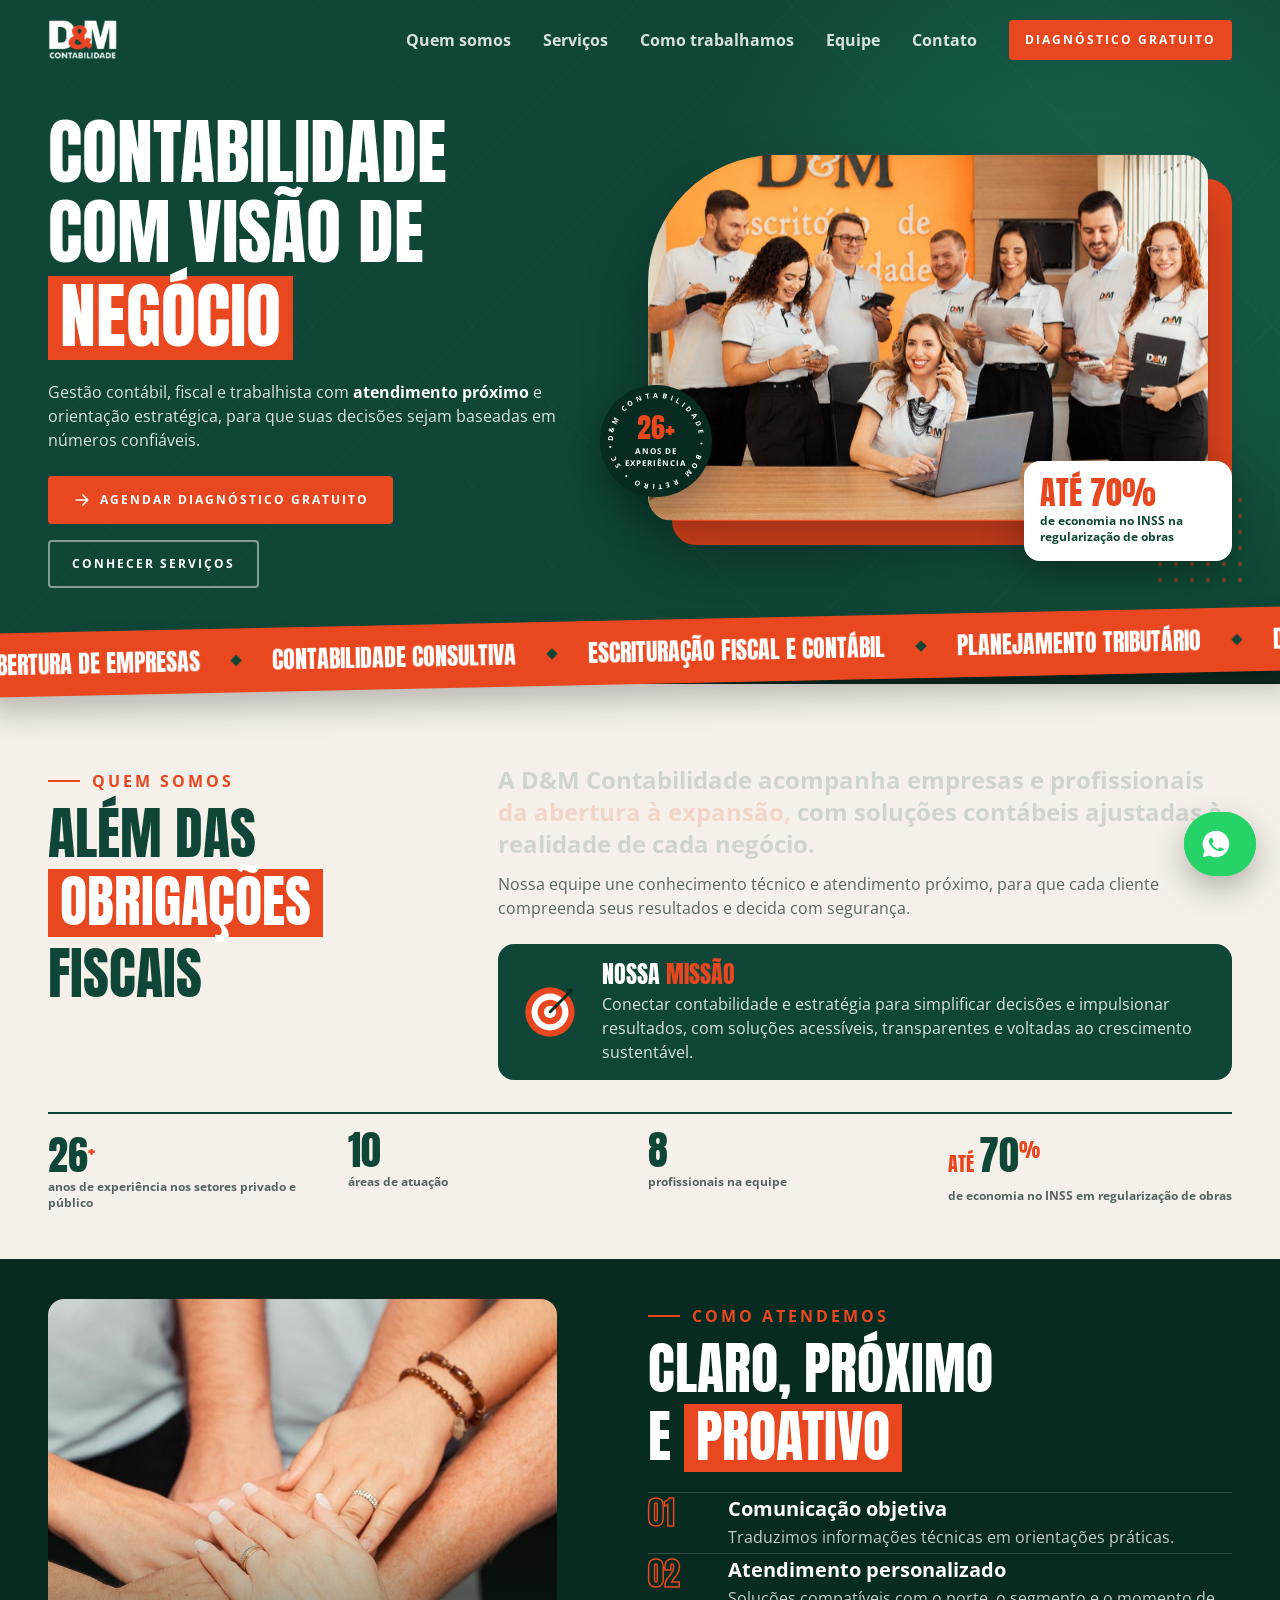
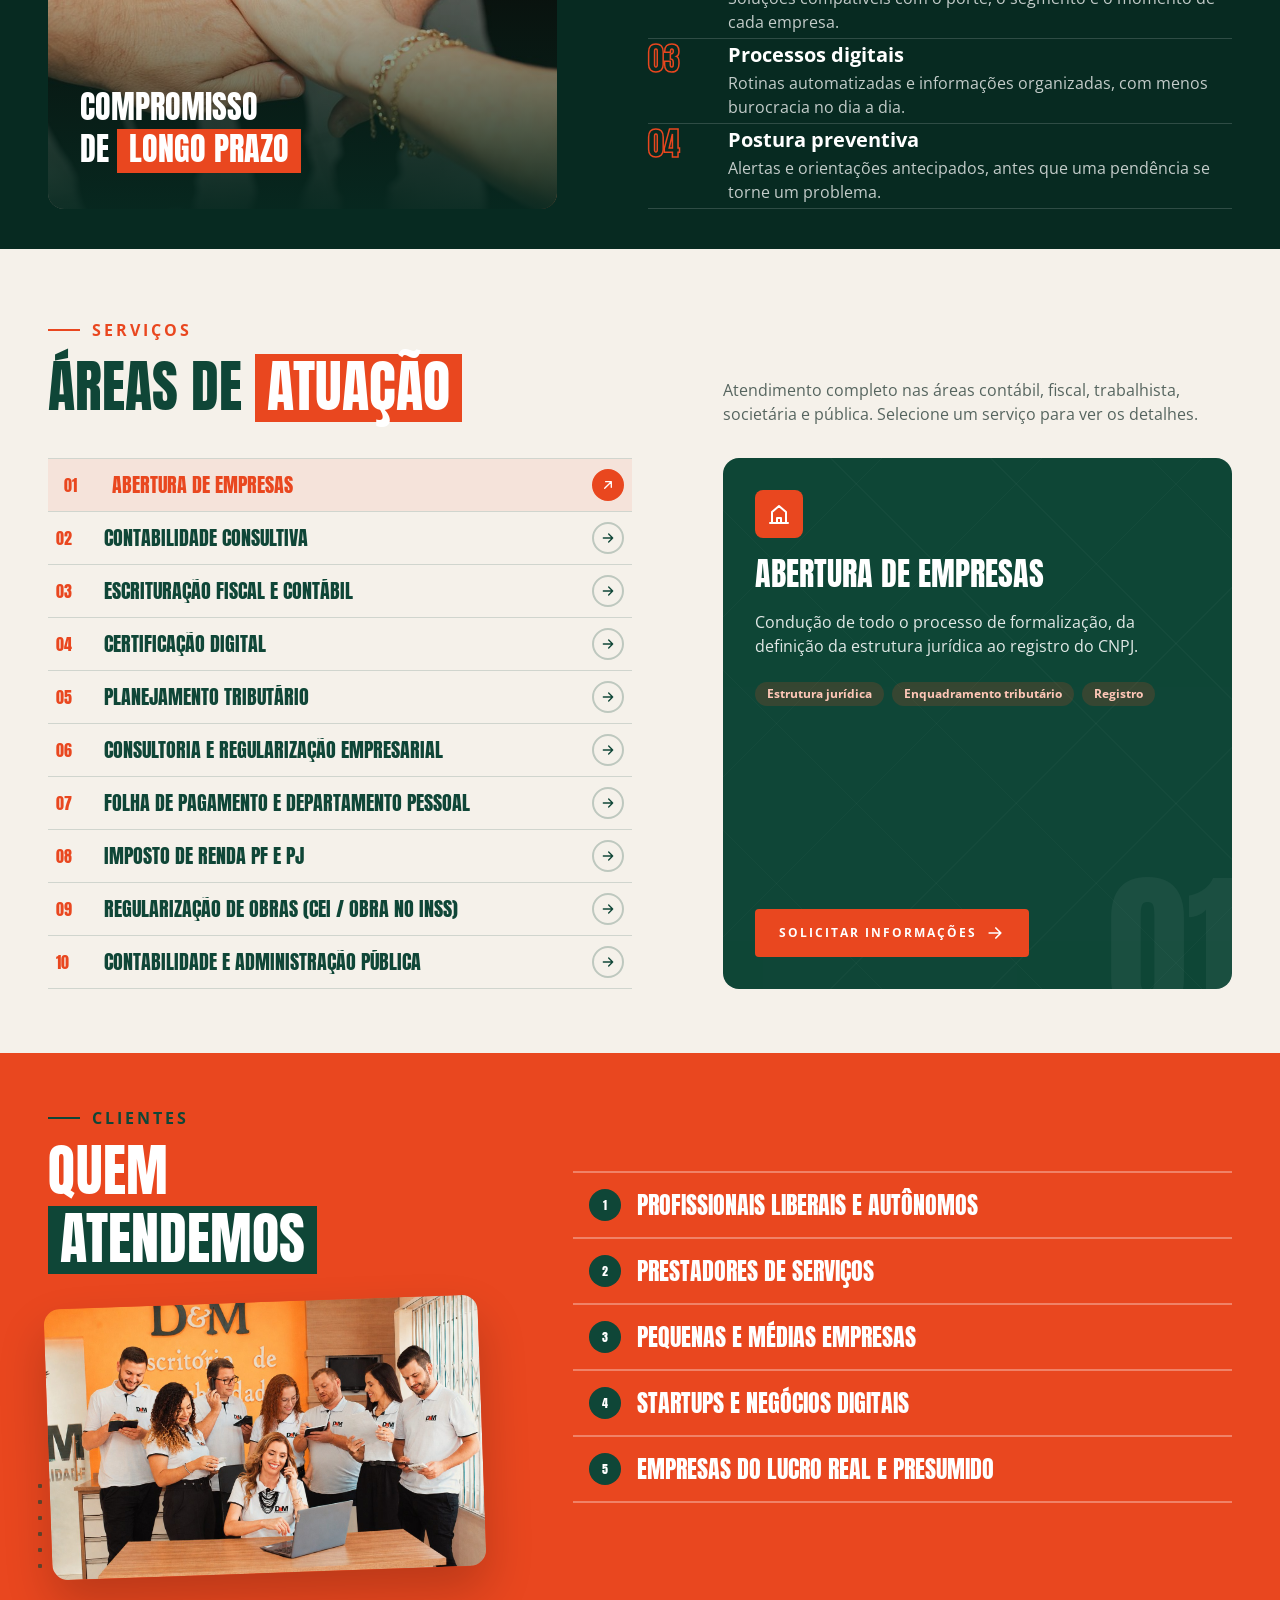
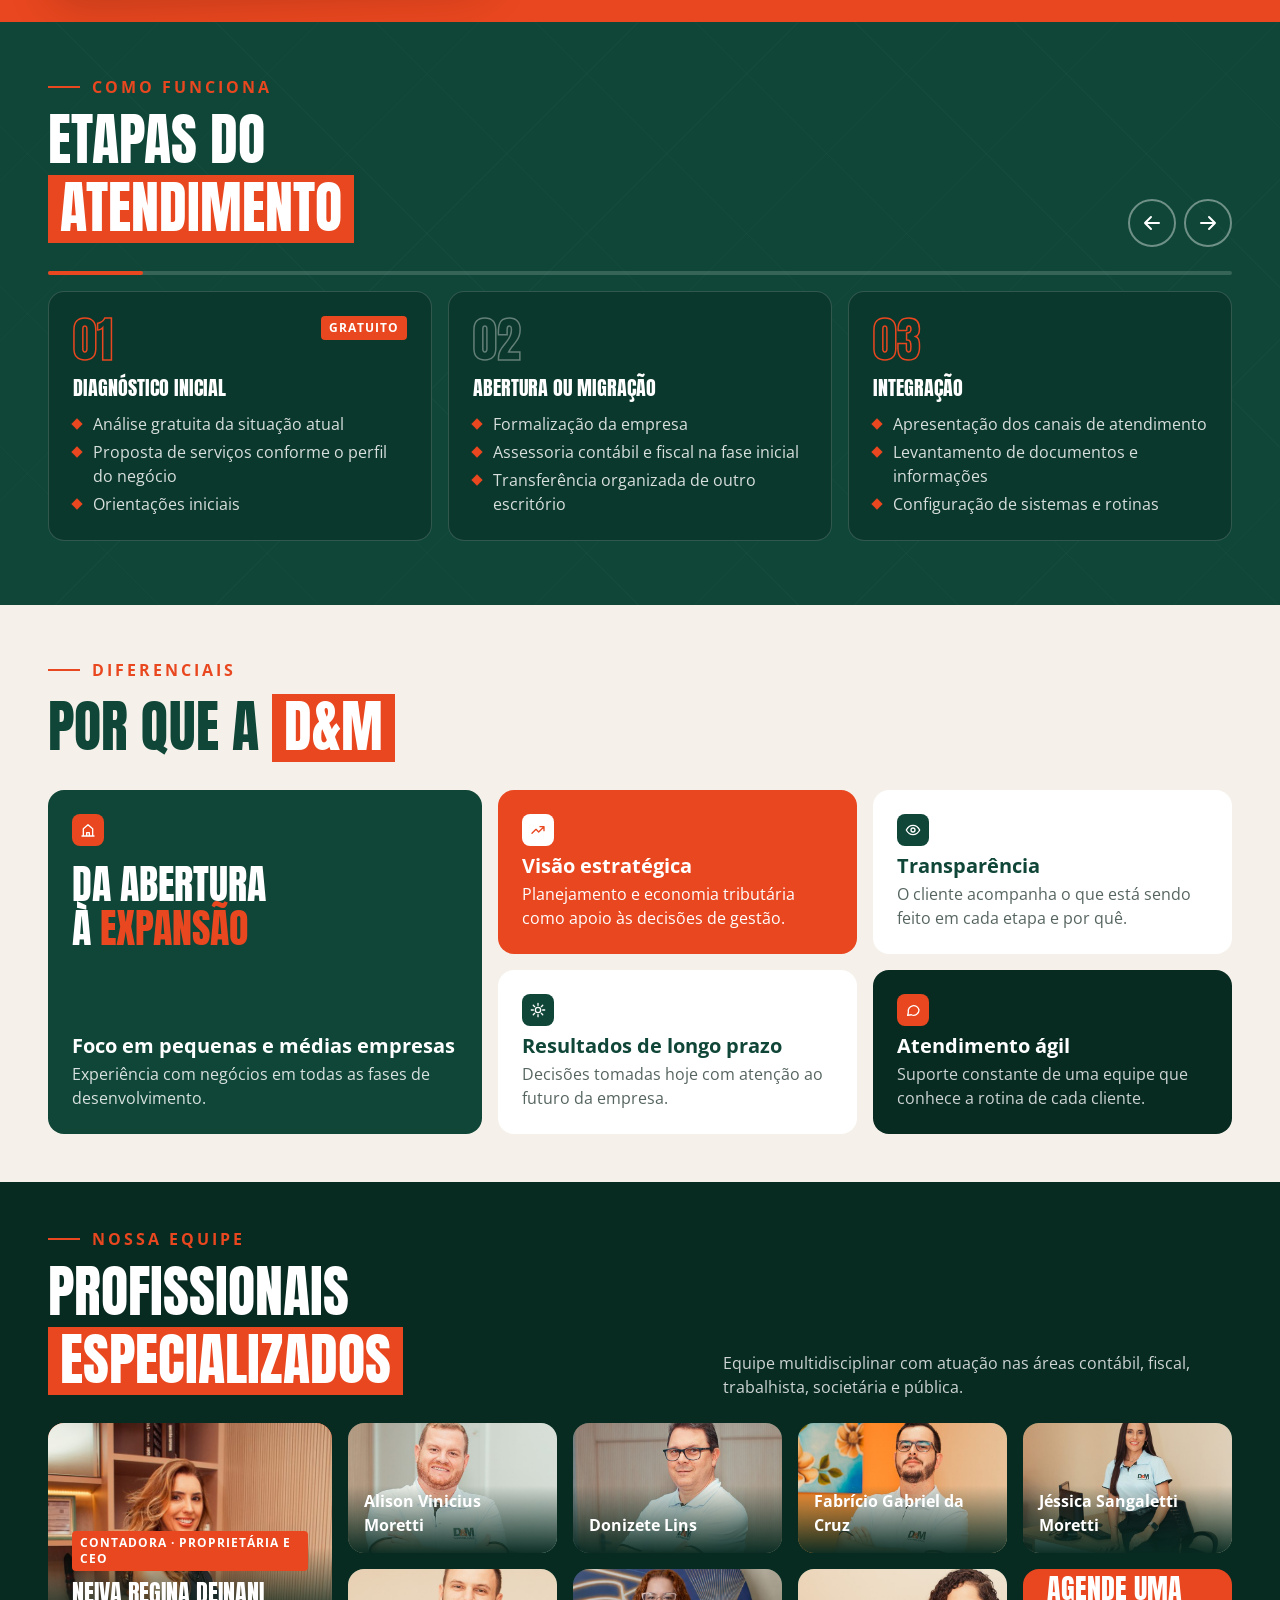
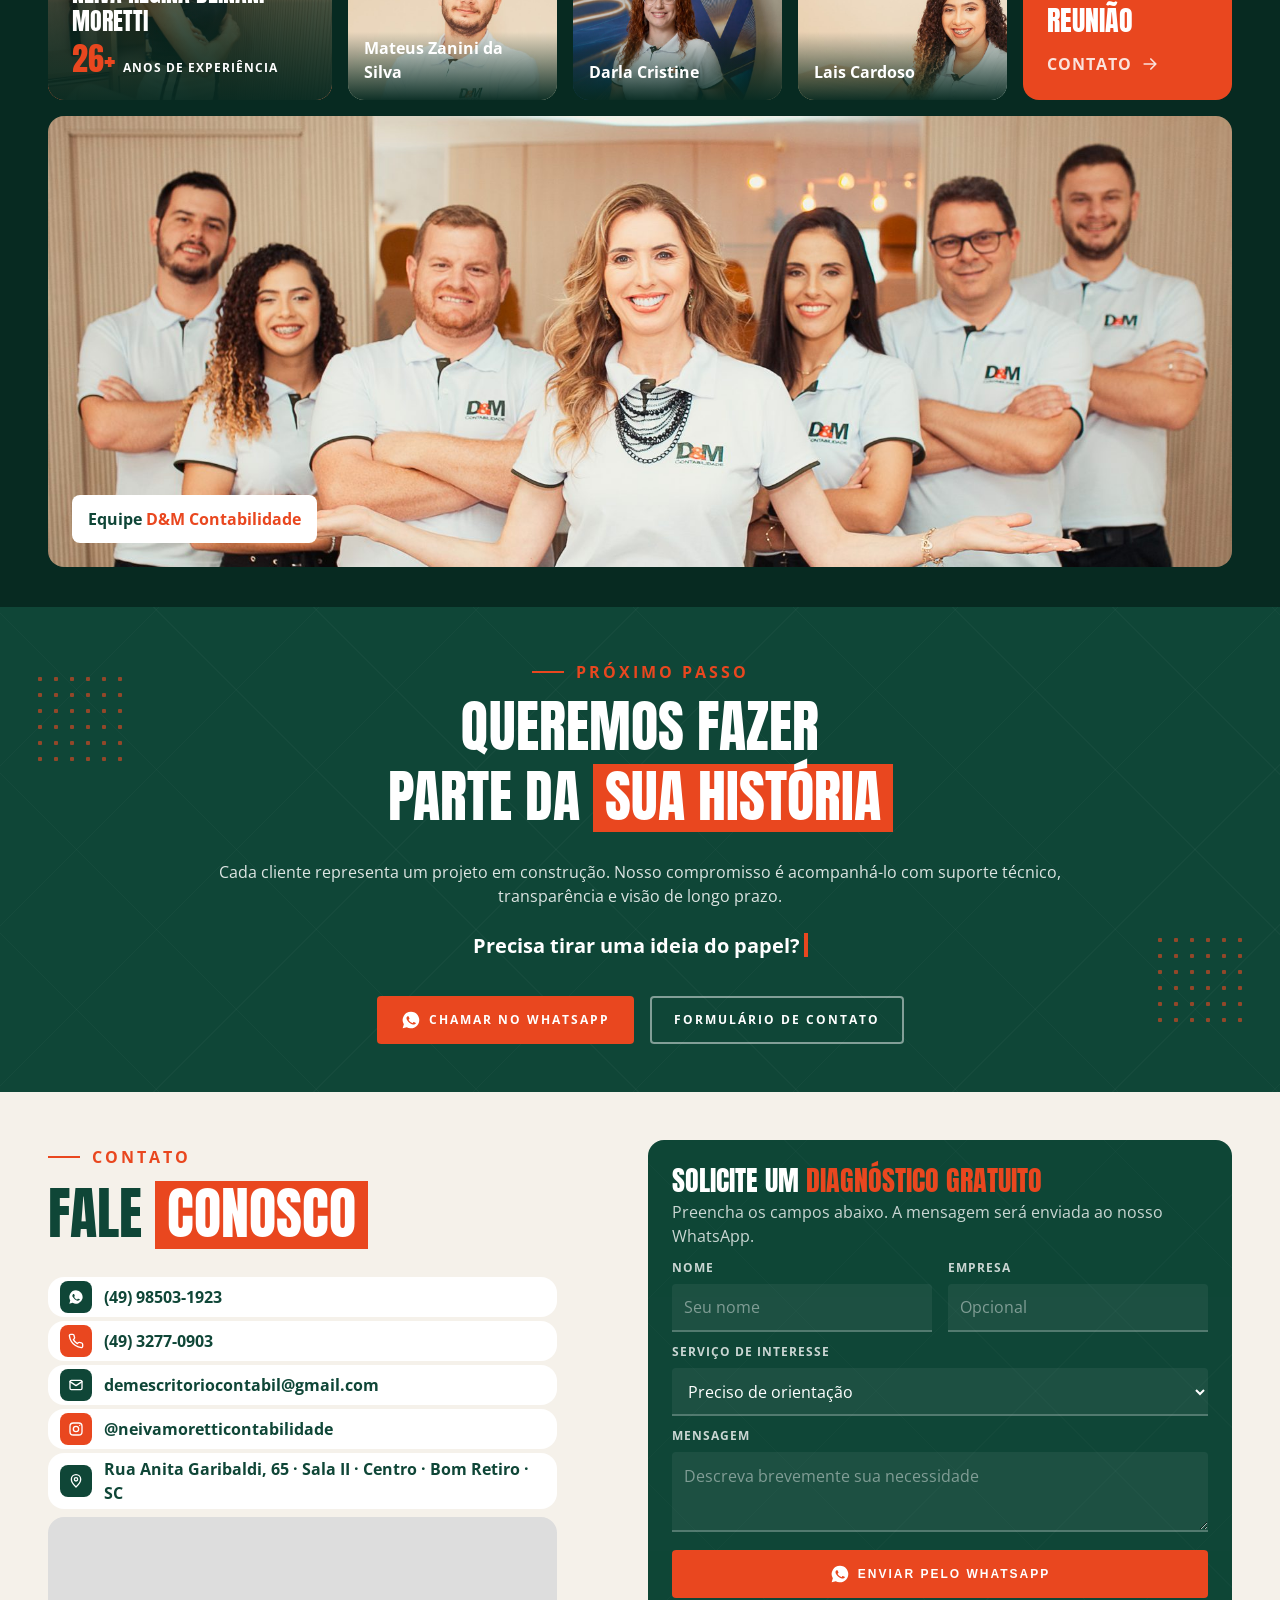
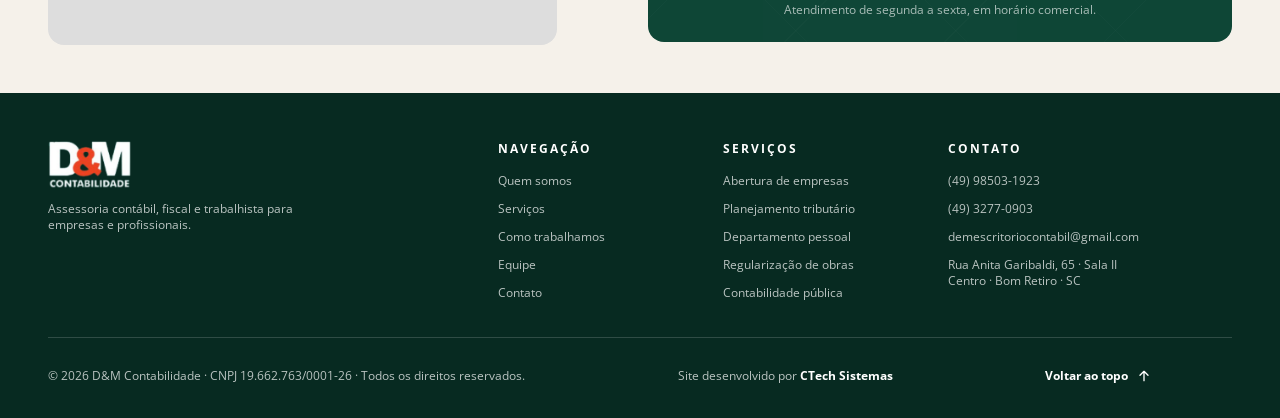
==== index.html @ 3c6bc30e "first commit" ====
<!DOCTYPE html>
<html lang="pt-BR">
<head>
<meta charset="UTF-8">
<meta name="viewport" content="width=device-width, initial-scale=1.0">
<title>D&amp;M Contabilidade | Bom Retiro - SC</title>
<meta name="description" content="D&amp;M Contabilidade em Bom Retiro/SC: abertura de empresas, contabilidade consultiva, planejamento tributário, departamento pessoal, imposto de renda, regularização de obras e contabilidade pública.">
<meta property="og:title" content="D&amp;M Contabilidade">
<meta property="og:description" content="Assessoria contábil, fiscal e trabalhista para empresas e profissionais em Bom Retiro/SC.">
<meta property="og:image" content="img/equipe.jpg">
<link rel="icon" type="image/png" href="img/logo-dm.png">
<meta name="theme-color" content="#0f4637">
<script>
/* ===== CONFIGURAÇÃO DOS TEMAS MENSAIS =====
   mes: 1 = janeiro ... 12 = dezembro
   Para criar outro mês: copie um bloco, troque o mês, o tema e o texto,
   e crie as cores correspondentes no CSS (html[data-tema="..."]).        */
/*window.TEMAS = {
  9:  { tema:'amarelo', logo:'img/logo-dm-amarelo.png', cor:'#0f4637', texto:'<b>Setembro Amarelo</b> · Falar é a melhor solução. Precisa conversar? Ligue 188 (CVV).' },
  10: { tema:'rosa',    logo:'img/logo-dm-rosa.png',    cor:'#6b1842', texto:'<b>Outubro Rosa</b> · Cuide da saúde da mulher: faça seus exames preventivos.' },
  11: { tema:'azul',    logo:'img/logo-dm-azul.png',    cor:'#0f3460', texto:'<b>Novembro Azul</b> · Cuidar da saúde do homem também é prevenção.' }
};*/
(function(){
  var q=new URLSearchParams(location.search).get('tema'), m=new Date().getMonth()+1, cfg=null;
  if(q){ for(var k in TEMAS){ if(TEMAS[k].tema===q) cfg=TEMAS[k]; } }
  else cfg=TEMAS[m]||null;
  window.TEMA_ATUAL=cfg;
  document.documentElement.setAttribute('data-tema', cfg?cfg.tema:'padrao');
  if(cfg) document.querySelector('meta[name="theme-color"]').setAttribute('content',cfg.cor);
})();
</script>
<link rel="preconnect" href="https://fonts.googleapis.com">
<link rel="preconnect" href="https://fonts.gstatic.com" crossorigin>
<link href="https://fonts.googleapis.com/css2?family=Anton&family=Open+Sans:wght@400;700&display=swap" rel="stylesheet">
<style>
/* ==========================================================================
   DESIGN SYSTEM · D&M CONTABILIDADE
   --------------------------------------------------------------------------
   Base 8 px / 4 px ... todo espaçamento, tamanho, raio e altura de linha
                         é múltiplo de 4 (preferência por múltiplos de 8).
   Alinhamento padrão .. 16 px (gutter da grade e margem mínima).
   Grade ............... Desktop ≥1024 px: 16 colunas
                         Tablet 768–1023 px: 8 colunas
                         Mobile <768 px:     4 colunas
   Tipografia .......... Open Sans 400 (texto) e 700 (títulos, rótulos, botões)
                         Anton (display)
   Ícones .............. traço acompanha o peso do texto ao lado:
                         texto 400 → 1.5 px | texto 700 → 2 px
   Ver a grade: tecle G no site (ou abra com ?grade=1)
   ========================================================================== */
:root{
  /* espaçamento */
  --s1:4px;--s2:8px;--s3:12px;--s4:16px;--s5:24px;--s6:32px;--s7:40px;--s8:48px;--s9:56px;--s10:64px;--s12:80px;--s14:96px;--s16:128px;
  /* grade */
  --cols:16;--gutter:16px;--margem:48px;--max:1280px;
  /* raios */
  --r1:4px;--r2:8px;--r3:16px;--r4:24px;--r-full:999px;
  /* tipografia (tamanho / altura de linha) */
  --t-display:88px;--lh-display:96px;
  --t-h2:64px;--lh-h2:76px;
  --t-h3:24px;--lh-h3:28px;
  --t-num:56px;
  --t-lead:20px;--lh-lead:32px;
  --t-corpo:16px;--lh-corpo:24px;
  --t-peq:16px;--lh-peq:24px;
  --t-mini:12px;--lh-mini:16px;
  /* traço dos ícones */
  --ic-400:1.5px;--ic-700:2px;
  /* cores */
  --verde:#0f4637;--verde-2:#0b382c;--verde-3:#072a21;--verde-claro:#1b6b55;
  --laranja:#e9471f;--laranja-2:#c93a15;
  --creme:#f5f1ea;--texto:#16241f;--cinza:#56655f;
  --linha:rgba(255,255,255,.16);
  --sobre:#fff;--tag-txt:#ffc7b7;
  --laranja-rgb:233,71,31;--verde-rgb:15,70,55;--verde3-rgb:7,42,33;--verdeclaro-rgb:27,107,85;
  --ease:cubic-bezier(.2,.8,.2,1);
}
@media (max-width:1023px){
  :root{--cols:8;--margem:32px;
    --t-display:64px;--lh-display:72px;--t-h2:52px;--lh-h2:64px;--t-h3:20px;--lh-h3:24px;--t-num:48px;--t-lead:20px;--lh-lead:28px}
}
@media (max-width:767px){
  :root{--cols:4;--margem:16px;
    --t-display:48px;--lh-display:56px;--t-h2:40px;--lh-h2:52px;--t-h3:20px;--lh-h3:24px;--t-num:40px;--t-lead:16px;--lh-lead:24px}
}

/* ===== TEMAS MENSAIS (index.html?tema=rosa | azul | amarelo | padrao) ===== */
html[data-tema="rosa"]{
  --verde:#6b1842;--verde-2:#561335;--verde-3:#3b0c24;--verde-claro:#94305f;
  --laranja:#e5458a;--laranja-2:#c4306f;--creme:#fcf0f5;--cinza:#6f5a64;--texto:#2a1620;
  --sobre:#fff;--tag-txt:#ffd1e5;
  --laranja-rgb:229,69,138;--verde-rgb:107,24,66;--verde3-rgb:59,12,36;--verdeclaro-rgb:148,48,95;
}
html[data-tema="azul"]{
  --verde:#0f3460;--verde-2:#0b294d;--verde-3:#061b35;--verde-claro:#1f5596;
  --laranja:#2f7de1;--laranja-2:#1f66c2;--creme:#eef4fb;--cinza:#56657a;--texto:#14202f;
  --sobre:#fff;--tag-txt:#cfe3ff;
  --laranja-rgb:47,125,225;--verde-rgb:15,52,96;--verde3-rgb:6,27,53;--verdeclaro-rgb:31,85,150;
}
html[data-tema="amarelo"]{
  --laranja:#f6c419;--laranja-2:#ddab00;--creme:#fdf8e8;
  --sobre:#1f1a0a;--tag-txt:#ffe9a3;--laranja-rgb:246,196,25;
}

/* ===== BASE ===== */
*{box-sizing:border-box;margin:0;padding:0}
html{scroll-behavior:smooth;overflow-x:clip;scroll-padding-top:var(--s10)}
body{font-family:"Open Sans",system-ui,sans-serif;font-size:var(--t-corpo);line-height:var(--lh-corpo);font-weight:400;color:var(--texto);background:var(--verde-3);overflow-x:clip;-webkit-font-smoothing:antialiased}
a{color:inherit;text-decoration:none}
img{display:block;max-width:100%}
b,strong{font-weight:700}
:focus-visible{outline:2px solid var(--laranja);outline-offset:4px}

/* ===== GRADE ===== */
.wrap{width:100%;max-width:calc(var(--max) + var(--margem)*2);margin:0 auto;padding:0 var(--margem)}
.grid{display:grid;grid-template-columns:repeat(var(--cols),minmax(0,1fr));column-gap:var(--gutter);row-gap:var(--s4)}
/* colunas: --d (desktop/16) --t (tablet/8) --m (mobile/4); início opcional --ds --ts */
.grid>*{grid-column:var(--ds,auto) / span var(--d,16)}
@media (max-width:1023px){.grid>*{grid-column:var(--ts,auto) / span var(--t,8)}}
@media (max-width:767px){.grid>*{grid-column:auto / span var(--m,4)}}
.overlay-grade{position:fixed;inset:0;z-index:300;pointer-events:none;display:none}
.overlay-grade .wrap{height:100%}
.overlay-grade .grid{height:100%}
.overlay-grade .grid>i{--d:1;--t:1;--m:1;background:rgba(255,0,90,.12);border-left:1px solid rgba(255,0,90,.35);border-right:1px solid rgba(255,0,90,.35)}
html.ver-grade .overlay-grade{display:block}

/* ===== ÍCONES ===== */
.i{width:24px;height:24px;flex:none;fill:none;stroke:currentColor;stroke-width:var(--ic-700);stroke-linecap:round;stroke-linejoin:round}
.i *{vector-effect:non-scaling-stroke}
.i.fino{stroke-width:var(--ic-400)}           /* ao lado de texto 400 */
.i.cheio{fill:currentColor;stroke:none}        /* ícones de marca (WhatsApp) */
.i16{width:16px;height:16px}.i20{width:20px;height:20px}.i32{width:32px;height:32px}

/* ===== TIPOGRAFIA ===== */
.anton{font-family:"Anton",Impact,sans-serif;font-weight:400;text-transform:uppercase;letter-spacing:0}
.display{font-family:"Anton",Impact,sans-serif;font-weight:400;text-transform:uppercase;font-size:var(--t-display);line-height:var(--lh-display)}
.h2{font-family:"Anton",Impact,sans-serif;font-weight:400;text-transform:uppercase;font-size:var(--t-h2);line-height:var(--lh-h2);margin-top:var(--s4)}
.h3{font-size:var(--t-h3);line-height:var(--lh-h3);font-weight:700}
.lead{font-size:var(--t-lead);line-height:var(--lh-lead)}
.sub{font-size:var(--t-corpo);line-height:var(--lh-corpo);color:var(--cinza)}
.tarja{display:inline-block;padding:var(--s1) var(--s3) var(--s2);line-height:1;margin:var(--s1) 0}
.t-laranja{background:var(--laranja);color:var(--sobre)}
.t-verde{background:var(--verde);color:#fff}
.eyebrow{display:inline-flex;align-items:center;gap:var(--s3);font-size:var(--t-corpo);line-height:var(--lh-corpo);font-weight:700;letter-spacing:3px;text-transform:uppercase;color:var(--laranja)}
.eyebrow::before{content:"";width:var(--s6);height:2px;background:currentColor}
@media (max-width:767px){.eyebrow{font-size:var(--t-peq);line-height:var(--lh-peq);letter-spacing:2px;gap:var(--s2)}.eyebrow::before{width:var(--s5)}}
.escuro{background:var(--verde);color:#fff}
.escuro .sub{color:rgba(255,255,255,.8)}
.claro{background:var(--creme);color:var(--texto)}
.claro .h2{color:var(--verde)}

/* decorativos */
.pontos{position:absolute;width:96px;height:96px;background-image:radial-gradient(currentColor 2px,transparent 2.5px);background-size:16px 16px;pointer-events:none}
.padrao{position:absolute;inset:0;pointer-events:none;opacity:.5;background:repeating-linear-gradient(135deg,transparent 0 112px,rgba(255,255,255,.035) 112px 113px),repeating-linear-gradient(45deg,transparent 0 112px,rgba(255,255,255,.035) 112px 113px)}

/* ===== BOTÕES (altura 48) ===== */
.btn{position:relative;display:inline-flex;align-items:center;justify-content:center;gap:var(--s2);height:var(--s8);padding:0 var(--s5);font-size:var(--t-mini);line-height:var(--lh-mini);font-weight:700;letter-spacing:2px;text-transform:uppercase;border:0;border-radius:var(--r1);cursor:pointer;overflow:hidden;isolation:isolate;white-space:nowrap;transition:color .3s var(--ease),box-shadow .3s}
.btn::after{content:"";position:absolute;inset:0;z-index:-1;transform:translateY(101%);transition:transform .4s var(--ease)}
.btn:hover::after{transform:none}
.btn .i{width:20px;height:20px}
.b-laranja{background:var(--laranja);color:var(--sobre)}
.b-laranja::after{background:var(--verde-3)}
.b-laranja:hover{color:#fff}
.b-linha{color:#fff;box-shadow:inset 0 0 0 2px rgba(255,255,255,.48)}
.b-linha::after{background:#fff}
.b-linha:hover{color:var(--verde)}
.acoes{display:flex;flex-wrap:wrap;gap:var(--s4);margin-top:var(--s6)}

/* ===== HEADER (80 → 64) ===== */
header{position:fixed;inset:0 0 auto;z-index:100;transition:background .3s,box-shadow .3s}
header.solido{background:rgba(var(--verde3-rgb),.94);backdrop-filter:blur(8px);box-shadow:0 1px 0 var(--linha)}
.nav{height:var(--s12);display:flex;align-items:center;justify-content:space-between;transition:height .3s}
header.solido .nav{height:var(--s10)}
.logo img{height:var(--s7);width:auto;transition:height .3s}
header.solido .logo img{height:var(--s6)}
.menu{display:flex;align-items:center;gap:var(--s6)}
.menu a:not(.btn){font-size:var(--t-peq);line-height:var(--lh-peq);font-weight:700;color:rgba(255,255,255,.84);position:relative;padding:var(--s2) 0}
.menu a:not(.btn)::after{content:"";position:absolute;left:0;right:0;bottom:0;height:2px;background:var(--laranja);transform:scaleX(0);transform-origin:left;transition:transform .3s var(--ease)}
.menu a:not(.btn):hover{color:#fff}
.menu a:not(.btn):hover::after{transform:none}
.menu .btn{height:var(--s7);padding:0 var(--s4)}
.burger{display:none;width:var(--s8);height:var(--s8);background:none;border:0;cursor:pointer;position:relative}
.burger span{position:absolute;left:var(--s3);right:var(--s3);height:2px;margin-top:-1px;background:#fff;transition:.3s}
.burger span:nth-child(1){top:16px}.burger span:nth-child(2){top:24px}.burger span:nth-child(3){top:32px}
.burger.x span:nth-child(1){top:24px;transform:rotate(45deg)}
.burger.x span:nth-child(2){opacity:0}
.burger.x span:nth-child(3){top:24px;transform:rotate(-45deg)}

/* ===== HERO ===== */
.hero{position:relative;background:var(--verde);color:#fff;overflow:hidden;padding:var(--s16) 0 var(--s14)}
.hero::before{content:"";position:absolute;width:896px;height:896px;right:-256px;top:-192px;border-radius:50%;background:radial-gradient(circle,rgba(var(--verdeclaro-rgb),.9),transparent 64%)}
.hero .pontos{color:var(--laranja);right:var(--s6);bottom:var(--s10);opacity:.5}
.hero .grid{position:relative;align-items:center;row-gap:var(--s8)}
.hero .display{margin:0 0 var(--s5)}
.hero .display .linha{display:block;overflow:hidden;padding-top:var(--s2);margin-top:calc(var(--s2) * -1)}
.hero .display .linha>span{display:inline-block;transform:translateY(110%);animation:sobe .9s var(--ease) forwards}
.hero .display .linha:nth-child(2)>span{animation-delay:.12s}
.hero .display .linha:nth-child(3)>span{animation-delay:.24s}
@keyframes sobe{to{transform:none}}
.hero .lead{color:rgba(255,255,255,.86)}
.hero .lead b{color:#fff}
/* faixa da campanha do mês (topo do site) */
.aviso{display:none;background:var(--laranja);color:var(--sobre);overflow:hidden;height:var(--s7);transition:height .3s var(--ease)}
html[data-tema]:not([data-tema="padrao"]) .aviso{display:block}
.aviso .wrap{height:100%;display:flex;align-items:center;justify-content:center;gap:var(--s2);font-size:var(--t-peq);line-height:var(--lh-peq);text-align:center}
.aviso b{font-weight:700}
header.solido .aviso,html.aviso-fechado .aviso{height:0}
html[data-tema]:not([data-tema="padrao"]):not(.aviso-fechado) .hero{padding-top:calc(var(--s16) + var(--s7))}
.aviso .fechar{margin-left:var(--s2);width:var(--s6);height:var(--s6);display:grid;place-items:center;background:none;border:0;color:inherit;cursor:pointer;border-radius:50%;flex:none}
.aviso .fechar:hover{background:rgba(0,0,0,.12)}
.aviso .fechar .i{width:16px;height:16px}
.hero-foto{position:relative;aspect-ratio:4/3}
.hero-foto .bloco{position:absolute;inset:var(--s5) 0 0 var(--s5);background:var(--laranja);border-radius:var(--s16) var(--r4) var(--r4) var(--r4)}
.hero-foto .moldura{position:absolute;inset:0 var(--s5) var(--s5) 0;border-radius:var(--s16) var(--r4) var(--r4) var(--r4);overflow:hidden;box-shadow:0 32px 64px rgba(0,0,0,.32)}
.hero-foto .moldura img{width:100%;height:100%;object-fit:cover;object-position:50% 40%;animation:zoom 1.6s var(--ease) both}
@keyframes zoom{from{transform:scale(1.12)}to{transform:scale(1)}}
.selo{position:absolute;left:calc(var(--s8) * -1);bottom:var(--s10);width:128px;height:128px;display:grid;place-items:center;background:var(--verde-3);border-radius:50%;box-shadow:0 16px 40px rgba(0,0,0,.32)}
.selo svg{position:absolute;inset:0;width:100%;height:100%;animation:gira 20s linear infinite}
.selo text{font-family:"Open Sans";font-weight:700;font-size:9.4px;letter-spacing:1.5px;fill:#fff;text-transform:uppercase}
.selo .num{font-family:"Anton";font-size:32px;line-height:32px;color:var(--laranja);text-align:center}
.selo .num small{display:block;font-family:"Open Sans";font-size:8px;line-height:12px;font-weight:700;letter-spacing:1px;color:#fff;margin-top:var(--s1);text-transform:uppercase}
@keyframes gira{to{transform:rotate(360deg)}}
.flutua{position:absolute;right:0;bottom:calc(var(--s4) * -1);background:#fff;color:var(--verde);padding:var(--s4);border-radius:var(--r3);box-shadow:0 16px 40px rgba(0,0,0,.28);width:208px;animation:boia 5s ease-in-out infinite}
.flutua .anton{font-size:32px;line-height:32px;color:var(--laranja)}
.flutua p{font-size:var(--t-mini);line-height:var(--lh-mini);font-weight:700;margin-top:var(--s1)}
@keyframes boia{50%{transform:translateY(-8px)}}

/* ===== FAIXA ===== */
.faixa{background:var(--laranja);color:var(--sobre);overflow:hidden;white-space:nowrap;position:relative;z-index:2;transform:rotate(-1.2deg);margin:calc(var(--s6) * -1) calc(var(--s4) * -1) 0;box-shadow:0 16px 32px rgba(0,0,0,.24)}
.faixa .trilho{display:inline-flex;height:var(--s10);align-items:center;animation:corre 40s linear infinite}
.faixa span{font-family:"Anton";font-size:24px;line-height:24px;text-transform:uppercase;display:inline-flex;align-items:center;gap:var(--s6);padding-right:var(--s6)}
.faixa span::after{content:"";width:var(--s2);height:var(--s2);background:var(--verde);transform:rotate(45deg)}
@keyframes corre{to{transform:translateX(-50%)}}

/* ===== SEÇÕES ===== */
section{position:relative}
.sec{padding:var(--s16) 0}
.cab{margin-bottom:var(--s8);align-items:end}

/* quem somos */
.quem{padding-top:calc(var(--s16) + var(--s6))}
.frase{font-size:28px;line-height:40px;font-weight:700;color:var(--verde)}
.frase .w{opacity:.16;transition:opacity .4s}
.frase .w.on{opacity:1}
.frase em{font-style:normal;color:var(--laranja)}
.quem .txt{margin-top:var(--s5);color:var(--cinza)}
.missao{margin-top:var(--s8);display:flex;gap:var(--s5);align-items:center;background:var(--verde);color:#fff;border-radius:var(--r3);padding:var(--s6)}
.missao .alvo{width:72px;height:72px;flex:none}
.missao h3{font-family:"Anton";font-weight:400;text-transform:uppercase;font-size:24px;line-height:28px}
.missao h3 span{color:var(--laranja)}
.missao p{color:rgba(255,255,255,.86);margin-top:var(--s1)}
.numeros{margin-top:var(--s14);padding-top:var(--s6);border-top:2px solid var(--verde);row-gap:var(--s6)}
.numero .anton{font-size:var(--t-num);line-height:var(--t-num);color:var(--verde)}
.numero sup,.numero small{color:var(--laranja);font-size:calc(var(--t-num) / 2)}
.numero p{font-size:var(--t-peq);line-height:var(--lh-peq);color:var(--cinza);font-weight:700;margin-top:var(--s2)}

/* como atendemos */
.jeito{background:var(--verde-3);color:#fff}
.jeito-img{position:sticky;top:var(--s14);border-radius:var(--r3);overflow:hidden;aspect-ratio:4/5;align-self:start}
.jeito-img img{width:100%;height:100%;object-fit:cover}
.jeito-img::after{content:"";position:absolute;inset:0;background:linear-gradient(180deg,transparent 40%,rgba(var(--verde3-rgb),.92))}
.jeito-img .leg{position:absolute;left:var(--s6);right:var(--s6);bottom:var(--s6);z-index:1;font-size:40px;line-height:44px}
.jeito-lista{margin-top:var(--s8)}
.jeito-item{display:grid;grid-template-columns:var(--s14) 1fr;gap:var(--s4);padding:var(--s6) 0;border-top:1px solid var(--linha)}
.jeito-item:last-child{border-bottom:1px solid var(--linha)}
.jeito-item .n{font-family:"Anton";font-size:40px;line-height:40px;color:transparent;-webkit-text-stroke:1.5px var(--laranja);transition:color .4s}
.jeito-item:hover .n{color:var(--laranja)}
.jeito-item p{color:rgba(255,255,255,.76);margin-top:var(--s2)}

/* serviços */
.servicos{background:var(--creme);overflow:hidden}
@media (min-width:1024px){
  .servicos.sec{padding:var(--s10) 0}
  .servicos .cab{margin-bottom:var(--s6)}
}
.servicos .pontos{color:var(--laranja);right:var(--s6);top:var(--s14);opacity:.6}
.serv-lista{list-style:none}
.serv-lista li{border-top:1px solid rgba(var(--verde-rgb),.16)}
.serv-lista li:last-child{border-bottom:1px solid rgba(var(--verde-rgb),.16)}
.serv-btn{all:unset;box-sizing:border-box;width:100%;height:52px;cursor:pointer;display:grid;grid-template-columns:var(--s6) 1fr var(--s6);align-items:center;gap:var(--s4);padding:0 var(--s2);transition:padding .3s var(--ease),background .3s}
.serv-btn .n{font-family:"Anton";font-size:16px;line-height:20px;color:var(--laranja)}
.serv-btn .nome{font-family:"Anton";text-transform:uppercase;font-size:20px;line-height:24px;color:var(--verde);transition:color .3s;white-space:nowrap;overflow:hidden;text-overflow:ellipsis}
.serv-btn .seta{width:var(--s6);height:var(--s6);border-radius:50%;display:grid;place-items:center;border:2px solid rgba(var(--verde-rgb),.24);color:var(--verde);transition:.3s var(--ease)}
.serv-btn .seta .i{width:16px;height:16px}
.serv-btn:hover,.serv-btn[aria-selected="true"]{padding-left:var(--s4)}
.serv-btn[aria-selected="true"]{background:rgba(var(--laranja-rgb),.08)}
.serv-btn[aria-selected="true"] .nome{color:var(--laranja)}
.serv-btn[aria-selected="true"] .seta{background:var(--laranja);border-color:var(--laranja);color:var(--sobre);transform:rotate(-45deg)}
.serv-btn:focus-visible{outline:2px solid var(--laranja);outline-offset:-2px}
.painel{position:relative;align-self:stretch;background:var(--verde);color:#fff;border-radius:var(--r3);padding:var(--s6);overflow:hidden;display:flex;flex-direction:column}
.painel .padrao{opacity:.7}
.painel .bignum{position:absolute;right:-8px;bottom:-40px;font-family:"Anton";font-size:160px;line-height:160px;color:rgba(255,255,255,.05);pointer-events:none}
.painel .ic{width:var(--s8);height:var(--s8);border-radius:var(--r2);background:var(--laranja);color:var(--sobre);display:grid;place-items:center;margin-bottom:var(--s4)}
.painel .ic .i{width:24px;height:24px}
.painel h3{font-family:"Anton";font-weight:400;text-transform:uppercase;font-size:32px;line-height:40px}
.painel p{margin-top:var(--s4);color:rgba(255,255,255,.88)}
.painel .destaque{margin-top:var(--s5);display:inline-flex;align-items:center;gap:var(--s3);align-self:flex-start;background:rgba(255,255,255,.08);border:1px solid var(--linha);padding:var(--s2) var(--s4);border-radius:var(--r2);font-size:var(--t-peq);line-height:var(--lh-peq);font-weight:700}
.painel .destaque b{font-family:"Anton";font-weight:400;font-size:24px;line-height:32px;color:var(--laranja)}
.painel .tags{display:flex;flex-wrap:wrap;gap:var(--s2);margin-top:var(--s5)}
.painel .tags span{font-size:var(--t-mini);line-height:var(--lh-mini);font-weight:700;padding:var(--s1) var(--s3);border-radius:var(--r-full);background:rgba(var(--laranja-rgb),.18);color:var(--tag-txt)}
.painel .rodape{margin-top:auto;padding-top:var(--s6)}
.painel .anim{position:relative;display:flex;flex-direction:column;flex:1;animation:entra .5s var(--ease)}
@keyframes entra{from{opacity:0;transform:translateY(16px)}}
.serv-mobile{display:none}
.acc{border-top:1px solid rgba(var(--verde-rgb),.16)}
.acc:last-child{border-bottom:1px solid rgba(var(--verde-rgb),.16)}
.acc summary{list-style:none;cursor:pointer;display:grid;grid-template-columns:var(--s6) 1fr var(--s6);gap:var(--s3);align-items:center;min-height:var(--s14);padding:var(--s4) 0}
.acc summary::-webkit-details-marker{display:none}
.acc .n{font-family:"Anton";color:var(--laranja)}
.acc .nome{font-family:"Anton";text-transform:uppercase;font-size:20px;line-height:24px;color:var(--verde)}
.acc .mais{width:var(--s6);height:var(--s6);border-radius:50%;background:var(--verde);color:#fff;display:grid;place-items:center;transition:transform .3s}
.acc .mais .i{width:16px;height:16px}
.acc[open] .mais{transform:rotate(45deg);background:var(--laranja);color:var(--sobre)}
.acc .corpo{padding:0 0 var(--s5) calc(var(--s6) + var(--s3));color:var(--cinza)}
.acc .corpo b{color:var(--laranja)}

/* quem atendemos */
.paraquem{background:var(--laranja);color:var(--sobre);overflow:hidden}
.paraquem .eyebrow{color:var(--verde)}
.paraquem .pontos{color:var(--verde);left:var(--s6);bottom:var(--s8);opacity:.6}
.pq-foto{margin-top:var(--s8);border-radius:var(--r3);overflow:hidden;aspect-ratio:4/3;box-shadow:0 24px 48px rgba(0,0,0,.2);transform:rotate(-2deg)}
.pq-foto img{width:100%;height:100%;object-fit:cover}
.pq-lista{list-style:none;align-self:center}
.pq-lista li{position:relative;border-top:2px solid color-mix(in srgb,var(--sobre) 32%,transparent);overflow:hidden}
.pq-lista li:last-child{border-bottom:2px solid color-mix(in srgb,var(--sobre) 32%,transparent)}
.pq-lista li::before{content:"";position:absolute;inset:0;background:var(--verde);transform:translateY(101%);transition:transform .45s var(--ease)}
.pq-lista li:hover::before{transform:none}
.pq-lista .in{position:relative;display:flex;align-items:center;gap:var(--s4);min-height:var(--s14);padding:var(--s4);transition:color .3s}
.pq-lista li:hover .in{color:#fff}
.pq-lista .n{font-family:"Anton";font-size:16px;line-height:16px;width:var(--s8);height:var(--s8);border-radius:50%;display:grid;place-items:center;background:var(--verde);color:#fff;flex:none}
.pq-lista .t{font-family:"Anton";text-transform:uppercase;font-size:32px;line-height:36px}
.pq-lista .i{margin-left:auto;width:32px;height:32px;opacity:0;transform:translateX(-16px);transition:.4s var(--ease)}
.pq-lista li:hover .i{opacity:1;transform:none}

/* jornada */
.jornada{overflow:hidden}
.jornada .padrao{opacity:.6}
.jor-nav{display:flex;gap:var(--s2);justify-content:flex-end}
.jor-nav button{width:var(--s8);height:var(--s8);border-radius:50%;border:2px solid rgba(255,255,255,.4);background:none;color:#fff;cursor:pointer;display:grid;place-items:center;transition:.3s}
.jor-nav button:hover{background:var(--laranja);border-color:var(--laranja);color:var(--sobre)}
.progresso{height:4px;background:rgba(255,255,255,.16);position:relative;border-radius:var(--r-full)}
.progresso i{position:absolute;inset:0 auto 0 0;width:0;background:var(--laranja);border-radius:var(--r-full);transition:width .2s}
.trilha{margin-top:var(--s6);display:grid;grid-auto-flow:column;grid-auto-columns:calc((100% - var(--gutter)*2) / 3);gap:var(--gutter);overflow-x:auto;scroll-snap-type:x mandatory;padding-bottom:var(--s4);scrollbar-width:none;cursor:grab}
.trilha::-webkit-scrollbar{display:none}
.trilha.arrastando{cursor:grabbing;scroll-snap-type:none}
.etapa{scroll-snap-align:start;background:var(--verde-2);border:1px solid var(--linha);border-radius:var(--r3);padding:var(--s6);position:relative;user-select:none;transition:transform .4s var(--ease),border-color .3s}
.etapa:hover{transform:translateY(-8px);border-color:rgba(var(--laranja-rgb),.6)}
.etapa .n{font-family:"Anton";font-size:64px;line-height:56px;color:transparent;-webkit-text-stroke:1.5px rgba(255,255,255,.36)}
.etapa:nth-child(odd) .n{-webkit-text-stroke-color:var(--laranja)}
.etapa h3{font-family:"Anton";font-weight:400;text-transform:uppercase;font-size:24px;line-height:28px;margin:var(--s5) 0 var(--s4)}
.etapa ul{list-style:none;display:grid;gap:var(--s2)}
.etapa li{display:flex;gap:var(--s3);font-size:var(--t-peq);line-height:var(--lh-peq);color:rgba(255,255,255,.84)}
.etapa li::before{content:"";flex:none;width:var(--s2);height:var(--s2);margin-top:var(--s2);background:var(--laranja);transform:rotate(45deg)}
.etapa .gratis{position:absolute;top:var(--s6);right:var(--s6);background:var(--laranja);color:var(--sobre);font-size:var(--t-mini);line-height:var(--lh-mini);font-weight:700;letter-spacing:1px;text-transform:uppercase;padding:var(--s1) var(--s2);border-radius:var(--r1)}

/* diferenciais */
.bento{grid-auto-rows:minmax(208px,auto);row-gap:var(--gutter)}
.cel{border-radius:var(--r3);padding:var(--s6);position:relative;overflow:hidden;display:flex;flex-direction:column;justify-content:flex-end;transition:transform .4s var(--ease)}
.cel:hover{transform:translateY(-4px)}
.cel .ic{position:absolute;top:var(--s6);left:var(--s6);width:var(--s8);height:var(--s8);border-radius:var(--r2);display:grid;place-items:center}
.cel p{margin-top:var(--s2)}
.c1{grid-row:span 2;background:var(--verde);color:#fff}
.c1 .citacao{font-family:"Anton";text-transform:uppercase;font-size:56px;line-height:56px;margin:var(--s14) 0 auto}
.c1 .citacao span{color:var(--laranja)}
.c1 p{color:rgba(255,255,255,.84)}
.c1 .ic,.c5 .ic{background:var(--laranja);color:var(--sobre)}
.c2{background:var(--laranja);color:var(--sobre)}
.c2 .ic{background:#fff;color:var(--laranja)}
.c3,.c4{background:#fff}
.c3 .ic,.c4 .ic{background:var(--verde);color:#fff}
.c3 .h3,.c4 .h3{color:var(--verde)}
.c3 p,.c4 p{color:var(--cinza)}
.c5{background:var(--verde-3);color:#fff}
.c5 p{color:rgba(255,255,255,.8)}

/* equipe */
.equipe{background:var(--verde-3);color:#fff}
.equipe .sub{color:rgba(255,255,255,.8)}
.eq-grid{row-gap:var(--gutter)}
.lider{grid-row:span 2;position:relative;border-radius:var(--r3);overflow:hidden;min-height:480px;background:var(--laranja);color:#fff}
.lider img{position:absolute;inset:0;width:100%;height:100%;object-fit:cover;object-position:50% 20%}
.lider::after{content:"";position:absolute;inset:0;background:linear-gradient(180deg,transparent 30%,rgba(var(--verde3-rgb),.6) 55%,rgba(var(--verde3-rgb),.96))}
.lider .txt{position:absolute;left:var(--s5);right:var(--s5);bottom:var(--s5);z-index:1}
.lider .cargo{display:inline-block;font-size:var(--t-mini);line-height:var(--lh-mini);font-weight:700;letter-spacing:1px;text-transform:uppercase;background:var(--laranja);color:var(--sobre);padding:var(--s1) var(--s2);border-radius:var(--r1)}
.lider h3{font-family:"Anton";font-weight:400;text-transform:uppercase;font-size:28px;line-height:32px;margin:var(--s3) 0 var(--s2)}
.lider p{font-size:var(--t-peq);line-height:var(--lh-peq);color:rgba(255,255,255,.84)}
.lider .big{margin-top:var(--s3);font-family:"Anton";font-size:48px;line-height:48px;color:var(--laranja)}
.lider .big small{display:block;font-family:"Open Sans";font-size:var(--t-mini);line-height:var(--lh-mini);font-weight:700;letter-spacing:1px;text-transform:uppercase;color:#fff;margin-top:var(--s1)}
.pessoa{position:relative;border-radius:var(--r3);overflow:hidden;aspect-ratio:4/5;background:var(--verde)}
.pessoa img{width:100%;height:100%;object-fit:cover;transition:transform .7s var(--ease)}
.pessoa:hover img{transform:scale(1.06)}
.pessoa::after{content:"";position:absolute;inset:0;background:linear-gradient(180deg,transparent 48%,rgba(var(--verde3-rgb),.96));transition:.4s}
.pessoa:hover::after{background:linear-gradient(180deg,rgba(var(--laranja-rgb),.08) 24%,rgba(var(--laranja-rgb),.96))}
.pessoa .info{position:absolute;left:var(--s4);right:var(--s4);bottom:var(--s4);z-index:1;color:#fff;transition:color .3s}
.pessoa:hover .info{color:var(--sobre)}
.pessoa h4{font-size:var(--t-corpo);line-height:var(--lh-corpo);font-weight:700}
.pessoa span{display:block;font-size:var(--t-mini);line-height:var(--lh-mini);opacity:.84;margin-top:var(--s1)}
.pessoa.cta{background:var(--laranja);color:var(--sobre);display:flex;align-items:flex-end;padding:var(--s5)}
.pessoa.cta::after{display:none}
.pessoa.cta .anton{font-size:28px;line-height:32px}
.pessoa.cta .ver{display:inline-flex;align-items:center;gap:var(--s2);margin-top:var(--s4);font-size:var(--t-peq);line-height:var(--lh-peq);font-weight:700;letter-spacing:1px;text-transform:uppercase}
.eq-foto{margin-top:var(--gutter);border-radius:var(--r3);overflow:hidden;position:relative;aspect-ratio:21/8}
.eq-foto img{width:100%;height:100%;object-fit:cover;object-position:50% 28%}
.eq-foto .tag{position:absolute;left:var(--s5);bottom:var(--s5);background:#fff;color:var(--verde);padding:var(--s3) var(--s4);border-radius:var(--r2);font-weight:700;font-size:var(--t-peq);line-height:var(--lh-peq)}
.eq-foto .tag b{color:var(--laranja)}

/* próximo passo */
.historia{overflow:hidden;text-align:center}
.historia .padrao{opacity:.8}
.historia .pontos{color:var(--laranja);opacity:.6}
.historia .p1{left:var(--s6);top:var(--s10)}.historia .p2{right:var(--s6);bottom:var(--s10)}
.historia .h2{font-size:calc(var(--t-h2) + 8px);line-height:calc(var(--lh-h2) + 8px)}
.historia .lead{margin-top:var(--s5);color:rgba(255,255,255,.86)}
.pergunta{margin-top:var(--s8);min-height:var(--s10);font-size:24px;line-height:32px;font-weight:700}
.pergunta .cursor{display:inline-block;width:4px;height:24px;background:var(--laranja);vertical-align:-4px;margin-left:var(--s1);animation:pisca 1s steps(1) infinite}
@keyframes pisca{50%{opacity:0}}
.historia .acoes{justify-content:center}

/* contato */
.canais{margin-top:var(--s8);display:grid;gap:var(--s3)}
.canal{display:flex;align-items:center;gap:var(--s4);padding:var(--s3) var(--s4);min-height:var(--s10);background:#fff;border-radius:var(--r3);transition:transform .3s var(--ease),box-shadow .3s}
a.canal:hover{transform:translateX(8px);box-shadow:0 8px 32px rgba(var(--verde-rgb),.12)}
.canal .ic{width:var(--s7);height:var(--s7);border-radius:var(--r2);background:var(--verde);color:#fff;display:grid;place-items:center;flex:none}
.canal:nth-child(even) .ic{background:var(--laranja);color:var(--sobre)}
.canal .ic .i{width:20px;height:20px}
.canal small{display:block;font-size:var(--t-mini);line-height:var(--lh-mini);font-weight:700;letter-spacing:1px;text-transform:uppercase;color:var(--cinza)}
.canal strong{display:block;color:var(--verde);font-size:var(--t-corpo);line-height:var(--lh-corpo);word-break:break-word}
.mapa{margin-top:var(--s3);border-radius:var(--r3);overflow:hidden;height:240px;background:#ddd}
.mapa iframe{width:100%;height:100%;border:0}
form{background:var(--verde);color:#fff;border-radius:var(--r3);padding:var(--s8) var(--s6);display:grid;gap:var(--s5);position:relative;overflow:hidden;align-self:start}
form .padrao{opacity:.5}
form>*{position:relative}
form h3{font-family:"Anton";font-weight:400;text-transform:uppercase;font-size:32px;line-height:36px}
form h3 span{color:var(--laranja)}
form>p{color:rgba(255,255,255,.78);margin-top:calc(var(--s3) * -1)}
.campos2{display:grid;grid-template-columns:1fr 1fr;gap:var(--s4)}
.rotulo,label{display:block;font-size:var(--t-mini);line-height:var(--lh-mini);font-weight:700;letter-spacing:1px;text-transform:uppercase;color:rgba(255,255,255,.78);margin-bottom:var(--s2)}
input,select,textarea{width:100%;font:inherit;font-size:var(--t-corpo);line-height:var(--lh-corpo);color:#fff;background:rgba(255,255,255,.06);border:0;border-bottom:2px solid rgba(255,255,255,.24);padding:var(--s3) var(--s3);height:var(--s8);border-radius:var(--r1) var(--r1) 0 0;transition:border-color .3s,background .3s}
textarea{height:auto;min-height:112px;resize:vertical}
select option{color:var(--texto)}
input::placeholder,textarea::placeholder{color:rgba(255,255,255,.44)}
input:focus,select:focus,textarea:focus{outline:none;border-color:var(--laranja);background:rgba(255,255,255,.1)}
.chips{display:flex;flex-wrap:wrap;gap:var(--s2)}
.chips input{position:absolute;opacity:0;pointer-events:none;width:auto;height:auto}
.chips label{margin:0;cursor:pointer;height:var(--s7);display:inline-flex;align-items:center;padding:0 var(--s4);border-radius:var(--r-full);border:2px solid rgba(255,255,255,.28);font-size:var(--t-peq);line-height:var(--lh-peq);letter-spacing:0;text-transform:none;color:#fff;transition:.25s}
.chips input:checked+label{background:var(--laranja);border-color:var(--laranja);color:var(--sobre)}
.chips input:focus-visible+label{outline:2px solid #fff;outline-offset:2px}
form .btn{width:100%}
form .obs{font-size:var(--t-mini);line-height:var(--lh-mini);color:rgba(255,255,255,.64);text-align:center;margin-top:calc(var(--s2) * -1)}

/* rodapé */
footer{background:var(--verde-3);color:rgba(255,255,255,.72);padding:var(--s8) 0 var(--s4);overflow:hidden}
.ft-gigante{font-family:"Anton";text-transform:uppercase;font-size:136px;line-height:120px;color:transparent;-webkit-text-stroke:1.5px rgba(255,255,255,.14);white-space:nowrap;margin-bottom:var(--s10)}
.ft-gigante span{-webkit-text-stroke-color:rgba(var(--laranja-rgb),.6)}
.ft-grid{padding-bottom:var(--s6);border-bottom:1px solid var(--linha);row-gap:var(--s6)}
.ft-grid img{height:var(--s8);width:auto}
.ft-grid p{margin-top:var(--s3);font-size:var(--t-mini);line-height:var(--lh-mini);max-width:280px}
.ft-grid h5{color:#fff;font-size:var(--t-mini);line-height:var(--lh-mini);font-weight:700;letter-spacing:2px;text-transform:uppercase;margin-bottom:var(--s3)}
.ft-grid ul{list-style:none;display:grid;gap:var(--s1);font-size:var(--t-mini);line-height:var(--lh-mini)}
.ft-grid li{padding:var(--s1) 0}
.ft-grid a:hover{color:var(--laranja)}
.copy{display:flex;justify-content:space-between;align-items:center;flex-wrap:wrap;gap:var(--s2) var(--s4);min-height:var(--s10);padding:var(--s3) var(--s12) 0 0;font-size:var(--t-mini);line-height:var(--lh-mini)}
@media (max-width:767px){.copy{flex-direction:column;align-items:flex-start;padding:var(--s4) 0 var(--s12)}}
.copy .ctech{color:#fff}
.topo{display:inline-flex;align-items:center;gap:var(--s2);color:#fff;font-weight:700}
.topo:hover{color:var(--laranja)}

/* whatsapp */
.whats{position:fixed;right:var(--s5);bottom:var(--s5);z-index:90;display:flex;align-items:center;gap:var(--s2);height:var(--s10);min-width:var(--s10);padding:0 var(--s4);background:#25d366;color:#fff;border-radius:var(--r-full);box-shadow:0 12px 32px rgba(0,0,0,.28)}
.whats .i{width:32px;height:32px}
.whats span{max-width:0;overflow:hidden;white-space:nowrap;font-weight:700;font-size:var(--t-peq);transition:max-width .4s var(--ease)}
.whats:hover span{max-width:200px}
.whats::before{content:"";position:absolute;inset:0;border-radius:var(--r-full);border:2px solid #25d366;animation:pulso 2.2s infinite}
@keyframes pulso{to{transform:scale(1.32);opacity:0}}

/* revelar */
.rv{opacity:0;transform:translateY(32px);transition:opacity .9s var(--ease),transform .9s var(--ease)}
.rv.on{opacity:1;transform:none}
.rv.d1{transition-delay:.1s}.rv.d2{transition-delay:.2s}.rv.d3{transition-delay:.3s}

/* ===== TABLET (8 colunas) ===== */
@media (max-width:1023px){
  .nav{position:relative}
  .menu{position:absolute;top:100%;left:0;right:0;flex-direction:column;align-items:stretch;gap:0;background:var(--verde-3);padding:var(--s2) var(--margem) var(--s6);visibility:hidden;opacity:0;transform:translateY(-8px);transition:opacity .3s var(--ease),transform .3s var(--ease),visibility .3s;border-bottom:1px solid var(--linha)}
  .menu.aberto{visibility:visible;opacity:1;transform:none}
  .menu a:not(.btn){padding:var(--s4) 0;border-bottom:1px solid var(--linha);font-size:var(--t-corpo);line-height:var(--lh-corpo)}
  .menu a:not(.btn)::after{display:none}
  .menu .btn{margin-top:var(--s5);height:var(--s8)}
  .burger{display:block}
  header{background:rgba(var(--verde3-rgb),.94)}
  .nav,header.solido .nav{height:var(--s10)}
  .logo img,header.solido .logo img{height:var(--s6)}
  .sec{padding:var(--s14) 0}
  .hero{padding:calc(var(--s10) + var(--s10)) 0 var(--s14)}
  .selo{left:calc(var(--s4) * -1)}
  .jeito-img{position:relative;top:0;aspect-ratio:16/10}
  .serv-lista,.painel{display:none!important}
  .serv-mobile{display:block}
  .trilha{grid-auto-columns:calc((100% - var(--gutter)) / 2)}
  .c1 .citacao{font-size:48px;line-height:48px;margin-top:var(--s12)}
  .ft-gigante{font-size:88px;line-height:80px}
  .eq-foto{aspect-ratio:16/9}
  .lider{grid-row:auto;min-height:0;aspect-ratio:16/10}
}
/* ===== MOBILE (4 colunas) ===== */
@media (max-width:767px){
  .sec{padding:var(--s12) 0}
  .hero{padding:calc(var(--s10) + var(--s8)) 0 var(--s12)}
  .hero .pontos{display:none}
  .acoes .btn{width:100%}
  .hero-foto .moldura,.hero-foto .bloco{border-radius:var(--s10) var(--r3) var(--r3) var(--r3)}
  .hero-foto .bloco{inset:var(--s4) 0 0 var(--s4)}
  .hero-foto .moldura{inset:0 var(--s4) var(--s4) 0}
  .selo{width:96px;height:96px;left:calc(var(--s2) * -1);bottom:calc(var(--s4) * -1)}
  .selo .num{font-size:24px;line-height:24px}
  .selo .num small{font-size:8px;line-height:8px}
  .flutua{display:none}
  .aviso{height:auto;min-height:var(--s7)}
  .aviso .wrap{padding-top:var(--s2);padding-bottom:var(--s2);font-size:var(--t-mini);line-height:var(--lh-mini)}
  header.solido .aviso,html.aviso-fechado .aviso{min-height:0;height:0;padding:0}
  html[data-tema]:not([data-tema="padrao"]):not(.aviso-fechado) .hero{padding-top:calc(var(--s10) + var(--s8) + var(--s8))}
  .faixa span{font-size:16px;line-height:16px}
  .faixa .trilho{height:var(--s8)}
  .frase{font-size:20px;line-height:28px}
  .missao{flex-direction:column;align-items:flex-start;padding:var(--s5)}
  .missao .alvo{width:56px;height:56px}
  .numeros{margin-top:var(--s10)}
  .jeito-img .leg{font-size:28px;line-height:32px;left:var(--s5);right:var(--s5);bottom:var(--s5)}
  .jeito-item{grid-template-columns:var(--s10) 1fr}
  .jeito-item .n{font-size:32px;line-height:32px}
  .pq-lista .t{font-size:20px;line-height:24px}
  .pq-lista .in{padding:var(--s3) var(--s1);gap:var(--s3);min-height:var(--s12)}
  .pq-lista .n{width:var(--s6);height:var(--s6);font-size:12px;line-height:16px}
  .trilha{grid-auto-columns:calc(100% - var(--s8))}
  .etapa{padding:var(--s5)}
  .c1 .citacao{font-size:40px;line-height:40px;margin-top:var(--s10)}
  .lider{grid-row:auto;min-height:0;aspect-ratio:4/5}
  .pessoa .info{left:var(--s3);right:var(--s3);bottom:var(--s3)}
  .pessoa h4{font-size:var(--t-peq);line-height:var(--lh-peq)}
  .pessoa.cta{padding:var(--s4)}
  .pessoa.cta .anton{font-size:24px;line-height:24px}
  .historia .h2{font-size:40px;line-height:52px}
  .pergunta{font-size:20px;line-height:28px;min-height:var(--s14)}
  form{padding:var(--s6) var(--s4)}
  .campos2{grid-template-columns:1fr}
  .ft-gigante{font-size:48px;line-height:48px;margin-bottom:var(--s8)}
  .historia .pontos,.servicos .pontos{display:none}
  .canal strong{font-size:var(--t-peq);line-height:var(--lh-peq)}
  .whats{right:var(--s4);bottom:var(--s4);height:var(--s8);min-width:var(--s8);padding:0 var(--s2)}
  .whats .i{width:32px;height:32px}
}
@media (min-width:1024px) and (max-height:820px){
  .servicos.sec{padding:var(--s5) 0}
  .servicos .h2{font-size:48px;line-height:60px;margin-top:var(--s1)}
  .servicos .cab{margin-bottom:var(--s4)}
  .serv-btn{height:40px}
  .serv-btn .nome{font-size:20px;line-height:24px}
  .painel{padding:var(--s5)}
  .painel .ic{width:var(--s7);height:var(--s7);margin-bottom:var(--s3)}
  .painel .ic .i{width:20px;height:20px}
  .painel h3{font-size:28px;line-height:32px}
  .painel p{font-size:var(--t-peq);line-height:var(--lh-peq);margin-top:var(--s3)}
  .painel .destaque,.painel .tags{margin-top:var(--s3)}
  .painel .rodape{padding-top:var(--s4)}
}
@media (min-width:1600px){:root{--max:1440px}}

/* ===== DESKTOP: cada seção cabe em uma tela ===== */
@media (min-width:1024px){
  .lider{min-height:0}
  .pessoa{aspect-ratio:1/1}
  .pessoa img{object-position:50% 20%}
  .bento{grid-auto-rows:minmax(208px,auto)}
}
/* ===== DESKTOP (1366×768 até 1920×1080): cada seção cabe em uma tela ===== */
@media (min-width:1024px) and (max-height:1000px){
  :root{--t-display:72px;--lh-display:80px;--t-h2:56px;--lh-h2:64px;--t-num:40px;--t-lead:16px;--lh-lead:24px}
  .sec{padding:var(--s8) 0}
  .cab{margin-bottom:var(--s5)}
  .h2{margin-top:var(--s2)}
  /* hero */
  .hero{padding:calc(var(--s10) + var(--s8)) 0 var(--s10)}
  html[data-tema]:not([data-tema="padrao"]):not(.aviso-fechado) .hero{padding-top:calc(var(--s10) + var(--s8) + var(--s7))}
  .hero .display{margin:0 0 var(--s4)}
  .acoes{margin-top:var(--s5)}
  .hero-foto{aspect-ratio:3/2}
  .selo{width:112px;height:112px;bottom:var(--s8)}
  .selo .num{font-size:28px;line-height:28px}
  /* quem somos */
  .quem{padding-top:var(--s12)}
  .frase{font-size:24px;line-height:32px}
  .quem .txt{margin-top:var(--s3);font-size:var(--t-peq);line-height:var(--lh-peq)}
  .missao{margin-top:var(--s5);padding:var(--s4) var(--s5)}
  .missao .alvo{width:56px;height:56px}
  .missao p{font-size:var(--t-peq);line-height:var(--lh-peq)}
  .numeros{margin-top:var(--s6);padding-top:var(--s4)}
  .numero p{font-size:var(--t-mini);line-height:var(--lh-mini);margin-top:var(--s1)}
  /* como atendemos */
  .jeito-img{position:relative;top:0;aspect-ratio:auto;align-self:stretch}
  .jeito-img img{position:absolute;inset:0}
  .jeito-img .leg{font-size:32px;line-height:36px}
  .jeito-lista{margin-top:var(--s4)}
  .jeito-item{padding:var(--s1) 0;grid-template-columns:var(--s10) 1fr}
  .jeito-item p{margin-top:0}
  .jeito-item .n{font-size:32px;line-height:32px}
  .jeito-item .h3{font-size:20px;line-height:24px}
  .jeito-item p{font-size:var(--t-peq);line-height:var(--lh-peq);margin-top:var(--s1)}
  /* quem atendemos */
  .pq-foto{margin-top:var(--s5);aspect-ratio:16/10}
  .pq-lista .in{min-height:var(--s10);padding:var(--s2) var(--s4)}
  .pq-lista .t{font-size:24px;line-height:28px}
  .pq-lista .n{width:var(--s6);height:var(--s6);font-size:12px;line-height:16px}
  /* jornada */
  .trilha{margin-top:var(--s4)}
  .etapa ul{gap:var(--s1)}
  .etapa{padding:var(--s5)}
  .etapa .n{font-size:48px;line-height:48px}
  .etapa h3{font-size:20px;line-height:24px;margin:var(--s3) 0}
  .etapa .gratis{top:var(--s5);right:var(--s5)}
  /* diferenciais */
  .bento{grid-auto-rows:minmax(152px,auto)}
  .cel{padding:var(--s5)}
  .cel .ic{top:var(--s5);left:var(--s5);width:var(--s7);height:var(--s7)}
  .cel .h3{font-size:20px;line-height:24px}
  .cel p{font-size:var(--t-peq);line-height:var(--lh-peq);margin-top:var(--s1)}
  .c1 .citacao{font-size:40px;line-height:44px;margin-top:var(--s8)}
  .c2,.c3,.c4,.c5{padding-top:var(--s10)}
  .cel .ic{width:var(--s6);height:var(--s6)}
  .cel .ic .i{width:16px;height:16px}
  /* equipe */
  .pessoa{aspect-ratio:16/10}
  .equipe.sec,.jeito.sec{padding:var(--s7) 0}
  .pessoa h4{font-size:var(--t-peq);line-height:var(--lh-peq)}
  .pessoa .info span{max-height:0;opacity:0;overflow:hidden;margin:0;transition:max-height .3s var(--ease),opacity .3s,margin .3s}
  .pessoa:hover .info span,.pessoa:focus-within .info span{max-height:var(--s8);opacity:.9;margin-top:var(--s1)}
  .pessoa img{object-position:50% 16%}
  .lider h3{font-size:24px;line-height:28px;margin:var(--s2) 0 0}
  .lider p{display:none}
  .lider .big{font-size:32px;line-height:32px;margin-top:var(--s2);display:flex;align-items:baseline;gap:var(--s2)}
  .lider .big small{margin:0}
  .lider img{object-position:50% 8%}
  .lider::after{background:linear-gradient(180deg,transparent 45%,rgba(var(--verde3-rgb),.7) 65%,rgba(var(--verde3-rgb),.96))}
  /* próximo passo */
  .historia .h2{font-size:56px;line-height:68px}
  .pergunta{margin-top:var(--s5);font-size:20px;line-height:28px;min-height:var(--s7)}
  /* contato */
  .canais{margin-top:var(--s5);gap:var(--s1)}
  .canal{min-height:var(--s7);padding:var(--s1) var(--s3);gap:var(--s3)}
  .canal small{display:none}
  .canal .ic{width:var(--s6);height:var(--s6)}
  .canal .ic .i{width:16px;height:16px}
  .canal strong{font-size:var(--t-peq);line-height:var(--lh-peq)}
  .mapa{height:128px;margin-top:var(--s2)}
  form{padding:var(--s5);gap:var(--s3)}
  form h3{font-size:28px;line-height:32px}
  form>p{margin-top:calc(var(--s2) * -1);font-size:var(--t-peq);line-height:var(--lh-peq)}
  textarea{min-height:var(--s12)}
}
@media (prefers-reduced-motion:reduce){
  *,*::before,*::after{animation:none!important;transition:none!important}
  .rv{opacity:1;transform:none}
  .hero .display .linha>span{transform:none}
  .frase .w{opacity:1}
}
</style>
</head>
<body>

<!-- sprite de ícones (todos em grade 24px) -->
<svg width="0" height="0" style="position:absolute" aria-hidden="true">
  <defs>
    <symbol id="i-seta" viewBox="0 0 24 24"><path d="M5 12h14M13 6l6 6-6 6"/></symbol>
    <symbol id="i-seta-esq" viewBox="0 0 24 24"><path d="M19 12H5M11 6l-6 6 6 6"/></symbol>
    <symbol id="i-mais" viewBox="0 0 24 24"><path d="M12 5v14M5 12h14"/></symbol>
    <symbol id="i-x" viewBox="0 0 24 24"><path d="M6 6l12 12M18 6L6 18"/></symbol>
    <symbol id="i-cima" viewBox="0 0 24 24"><path d="M12 19V5M6 11l6-6 6 6"/></symbol>
    <symbol id="i-fita" viewBox="0 0 24 24"><path d="M12 3c-2 0-3.5 1.6-3.5 3.6 0 1.6.9 3.2 1.9 4.7L6 18.5l2.5 2.5 3.5-5.6 3.5 5.6 2.5-2.5-4.4-7.2c1-1.5 1.9-3.1 1.9-4.7C15.5 4.6 14 3 12 3z"/></symbol>
    <symbol id="i-predio" viewBox="0 0 24 24"><path d="M3 21h18M5 21V10l7-6 7 6v11M10 21v-5h4v5"/></symbol>
    <symbol id="i-grafico" viewBox="0 0 24 24"><path d="M3 17l6-6 4 4 8-8M15 7h6v6"/></symbol>
    <symbol id="i-olho" viewBox="0 0 24 24"><path d="M2 12s3.6-7 10-7 10 7 10 7-3.6 7-10 7S2 12 2 12z"/><circle cx="12" cy="12" r="3"/></symbol>
    <symbol id="i-sol" viewBox="0 0 24 24"><circle cx="12" cy="12" r="4"/><path d="M12 2v3M12 19v3M4.9 4.9l2.1 2.1M17 17l2.1 2.1M2 12h3M19 12h3M4.9 19.1L7 17M17 7l2.1-2.1"/></symbol>
    <symbol id="i-balao" viewBox="0 0 24 24"><path d="M21 12a8 8 0 01-11.6 7.1L4 20l1-4.6A8 8 0 1121 12z"/></symbol>
    <symbol id="i-tel" viewBox="0 0 24 24"><path d="M22 16.9v3a2 2 0 01-2.2 2 19.8 19.8 0 01-8.6-3.1 19.5 19.5 0 01-6-6A19.8 19.8 0 012.1 4.2 2 2 0 014.1 2h3a2 2 0 012 1.7c.1.9.4 1.9.7 2.8a2 2 0 01-.5 2.1L8 9.9a16 16 0 006 6l1.3-1.3a2 2 0 012.1-.4c.9.3 1.8.6 2.8.7a2 2 0 011.7 2z"/></symbol>
    <symbol id="i-email" viewBox="0 0 24 24"><rect x="3" y="5" width="18" height="14" rx="2"/><path d="M3 7l9 6 9-6"/></symbol>
    <symbol id="i-insta" viewBox="0 0 24 24"><rect x="3" y="3" width="18" height="18" rx="5"/><circle cx="12" cy="12" r="4"/><path d="M17.5 6.5h.01"/></symbol>
    <symbol id="i-pin" viewBox="0 0 24 24"><path d="M12 21s-7-6.2-7-11.5a7 7 0 0114 0C19 14.8 12 21 12 21z"/><circle cx="12" cy="9.5" r="2.5"/></symbol>
    <symbol id="i-whats" viewBox="0 0 24 24"><path d="M12 2a10 10 0 00-8.6 15.1L2 22l5-1.3A10 10 0 1012 2zm5.3 14.1c-.2.6-1.3 1.2-1.8 1.3-.5.1-1 .1-3.2-.7-2.7-1.1-4.4-3.8-4.6-4-.1-.2-1.1-1.4-1.1-2.7s.7-1.9.9-2.2c.2-.3.5-.3.7-.3h.5c.2 0 .4 0 .6.5l.8 2c.1.2.1.4 0 .5l-.4.6-.4.4c-.1.2-.3.3-.1.6.2.3.8 1.3 1.7 2.1 1.2 1 2.1 1.3 2.4 1.5.3.1.5.1.6-.1l.9-1c.2-.3.4-.2.6-.1l1.9.9c.3.1.5.2.5.3.1.2.1.7-.1 1.3z"/></symbol>
    <symbol id="i-lupa" viewBox="0 0 24 24"><circle cx="11" cy="11" r="7"/><path d="M21 21l-4.3-4.3M8 11h6M11 8v6"/></symbol>
    <symbol id="i-livro" viewBox="0 0 24 24"><path d="M4 4h12a4 4 0 014 4v12H8a4 4 0 01-4-4z"/><path d="M8 9h8M8 13h6"/></symbol>
    <symbol id="i-chave" viewBox="0 0 24 24"><rect x="4" y="10" width="16" height="11" rx="2"/><path d="M8 10V7a4 4 0 018 0v3M12 14v3"/></symbol>
    <symbol id="i-escudo" viewBox="0 0 24 24"><path d="M12 3l8 3v6c0 5-3.5 8-8 9-4.5-1-8-4-8-9V6z"/><path d="M9 12l2 2 4-4"/></symbol>
    <symbol id="i-pessoas" viewBox="0 0 24 24"><circle cx="9" cy="8" r="3.5"/><path d="M2.5 20c.8-3.6 3.4-5.5 6.5-5.5s5.7 1.9 6.5 5.5M16 4.5a3.5 3.5 0 010 7M18.5 14.8c1.7.8 2.7 2.5 3 5.2"/></symbol>
    <symbol id="i-doc" viewBox="0 0 24 24"><path d="M7 3h7l5 5v13H7z"/><path d="M14 3v5h5M10 13h6M10 17h6"/></symbol>
    <symbol id="i-obra" viewBox="0 0 24 24"><path d="M2 20h20M4 20V9l8-5 8 5v11"/><path d="M9 20v-6h6v6"/></symbol>
    <symbol id="i-publico" viewBox="0 0 24 24"><path d="M3 21h18M4 10h16M6 10v8M10 10v8M14 10v8M18 10v8M12 3l9 5H3z"/></symbol>
  </defs>
</svg>

<div class="overlay-grade" aria-hidden="true"><div class="wrap"><div class="grid" id="gradeCols"></div></div></div>

<!-- HEADER -->
<header id="topo">
  <div class="aviso" id="campanha" role="note"><div class="wrap"><svg class="i i20 fino" aria-hidden="true"><use href="#i-fita"/></svg><span id="campanhaTxt"></span><button class="fechar" id="fecharAviso" aria-label="Fechar aviso"><svg class="i fino"><use href="#i-x"/></svg></button></div></div>
  <div class="wrap nav">
    <a href="#inicio" class="logo" aria-label="D&amp;M Contabilidade, início"><img src="img/logo-dm.png" data-logo alt="D&amp;M Contabilidade"></a>
    <nav class="menu" id="menu" aria-label="Principal">
      <a href="#quem-somos">Quem somos</a>
      <a href="#servicos">Serviços</a>
      <a href="#jornada">Como trabalhamos</a>
      <a href="#equipe">Equipe</a>
      <a href="#contato">Contato</a>
      <a href="https://wa.me/5549985031923?text=Ol%C3%A1!%20Gostaria%20de%20agendar%20um%20diagn%C3%B3stico%20gratuito." target="_blank" rel="noopener" class="btn b-laranja">Diagnóstico gratuito</a>
    </nav>
    <button class="burger" id="burger" aria-label="Abrir menu" aria-expanded="false" aria-controls="menu"><span></span><span></span><span></span></button>
  </div>
</header>

<main>
<!-- HERO -->
<section class="hero" id="inicio">
  <div class="padrao"></div>
  <div class="pontos"></div>
  <div class="wrap">
    <div class="grid">
      <div style="--d:7;--t:8">
        <h1 class="display">
          <span class="linha"><span>Contabilidade</span></span>
          <span class="linha"><span>com visão de</span></span>
          <span class="linha"><span><span class="tarja t-laranja">negócio</span></span></span>
        </h1>
        <p class="lead">Gestão contábil, fiscal e trabalhista com <b>atendimento próximo</b> e orientação estratégica, para que suas decisões sejam baseadas em números confiáveis.</p>
        <div class="acoes">
          <a href="https://wa.me/5549985031923?text=Ol%C3%A1!%20Gostaria%20de%20agendar%20um%20diagn%C3%B3stico%20gratuito." target="_blank" rel="noopener" class="btn b-laranja"><svg class="i"><use href="#i-seta"/></svg>Agendar diagnóstico gratuito</a>
          <a href="#servicos" class="btn b-linha">Conhecer serviços</a>
        </div>
      </div>
      <div style="--ds:9;--d:8;--t:8">
        <div class="hero-foto">
          <div class="bloco"></div>
          <div class="moldura"><img src="img/equipe-2.jpg" alt="Equipe da D&amp;M Contabilidade reunida no escritório"></div>
          <div class="selo" aria-label="Mais de 26 anos de experiência">
            <svg viewBox="0 0 150 150" aria-hidden="true"><defs><path id="circ" d="M75,75 m-58,0 a58,58 0 1,1 116,0 a58,58 0 1,1 -116,0"/></defs><text textLength="360" lengthAdjust="spacing"><textPath href="#circ" textLength="360" lengthAdjust="spacing">D&amp;M Contabilidade • Bom Retiro • SC •</textPath></text></svg>
            <div class="num">26+<small>anos de<br>experiência</small></div>
          </div>
          <div class="flutua"><div class="anton">Até 70%</div><p>de economia no INSS na regularização de obras</p></div>
        </div>
      </div>
    </div>
  </div>
</section>

<div class="faixa" aria-hidden="true">
  <div class="trilho" id="trilho"><span>Abertura de empresas</span><span>Contabilidade consultiva</span><span>Escrituração fiscal e contábil</span><span>Planejamento tributário</span><span>Departamento pessoal</span><span>Certificação digital</span><span>Imposto de renda</span><span>Regularização de obras</span><span>Contabilidade pública</span></div>
</div>

<!-- QUEM SOMOS -->
<section class="sec claro quem" id="quem-somos">
  <div class="wrap">
    <div class="grid">
      <div class="rv" style="--d:5;--t:8">
        <span class="eyebrow">Quem somos</span>
        <h2 class="h2">Além das<br><span class="tarja t-laranja">obrigações</span><br>fiscais</h2>
      </div>
      <div style="--ds:7;--d:10;--t:8">
        <p class="frase" id="frase">A D&amp;M Contabilidade acompanha empresas e profissionais <em>da abertura à expansão,</em> com soluções contábeis ajustadas à realidade de cada negócio.</p>
        <p class="txt rv">Nossa equipe une conhecimento técnico e atendimento próximo, para que cada cliente compreenda seus resultados e decida com segurança.</p>
        <div class="missao rv">
          <svg class="alvo" viewBox="0 0 100 100" aria-hidden="true">
            <circle cx="50" cy="50" r="44" style="fill:var(--laranja)"/><circle cx="50" cy="50" r="33" fill="#fff"/><circle cx="50" cy="50" r="22" style="fill:var(--laranja)"/><circle cx="50" cy="50" r="11" fill="#fff"/>
            <path d="M50 50 L86 14" style="stroke:var(--verde-3)" stroke-width="5" stroke-linecap="round"/><path d="M80 8 l10 0 0 10 -6 0 0 -4 -4 0z" style="fill:var(--verde-3)"/>
          </svg>
          <div>
            <h3>Nossa <span>missão</span></h3>
            <p>Conectar contabilidade e estratégia para simplificar decisões e impulsionar resultados, com soluções acessíveis, transparentes e voltadas ao crescimento sustentável.</p>
          </div>
        </div>
      </div>
    </div>
    <div class="grid numeros">
      <div class="numero rv" style="--d:4;--t:4;--m:2"><div class="anton"><span class="cont" data-alvo="26">0</span><sup>+</sup></div><p>anos de experiência nos setores privado e público</p></div>
      <div class="numero rv d1" style="--d:4;--t:4;--m:2"><div class="anton"><span class="cont" data-alvo="10">0</span></div><p>áreas de atuação</p></div>
      <div class="numero rv d2" style="--d:4;--t:4;--m:2"><div class="anton"><span class="cont" data-alvo="8">0</span></div><p>profissionais na equipe</p></div>
      <div class="numero rv d3" style="--d:4;--t:4;--m:2"><div class="anton"><small>até </small><span class="cont" data-alvo="70">0</span><sup>%</sup></div><p>de economia no INSS em regularização de obras</p></div>
    </div>
  </div>
</section>

<!-- COMO ATENDEMOS -->
<section class="sec jeito" id="jeito">
  <div class="wrap">
    <div class="grid" style="row-gap:var(--s8)">
      <div class="jeito-img rv" style="--d:7;--t:8">
        <img src="img/maos.jpg" alt="Mãos unidas simbolizando parceria" loading="lazy">
        <div class="leg anton">Compromisso<br>de <span class="tarja t-laranja">longo prazo</span></div>
      </div>
      <div style="--ds:9;--d:8;--t:8">
        <span class="eyebrow">Como atendemos</span>
        <h2 class="h2">Claro, próximo<br>e <span class="tarja t-laranja">proativo</span></h2>
        <div class="jeito-lista">
          <div class="jeito-item rv"><span class="n">01</span><div><h3 class="h3">Comunicação objetiva</h3><p>Traduzimos informações técnicas em orientações práticas.</p></div></div>
          <div class="jeito-item rv"><span class="n">02</span><div><h3 class="h3">Atendimento personalizado</h3><p>Soluções compatíveis com o porte, o segmento e o momento de cada empresa.</p></div></div>
          <div class="jeito-item rv"><span class="n">03</span><div><h3 class="h3">Processos digitais</h3><p>Rotinas automatizadas e informações organizadas, com menos burocracia no dia a dia.</p></div></div>
          <div class="jeito-item rv"><span class="n">04</span><div><h3 class="h3">Postura preventiva</h3><p>Alertas e orientações antecipados, antes que uma pendência se torne um problema.</p></div></div>
        </div>
      </div>
    </div>
  </div>
</section>

<!-- SERVIÇOS -->
<section class="sec servicos" id="servicos">
  <div class="wrap">
    <div class="grid cab">
      <div class="rv" style="--d:8;--t:8">
        <span class="eyebrow">Serviços</span>
        <h2 class="h2" style="color:var(--verde)">Áreas de <span class="tarja t-laranja">atuação</span></h2>
      </div>
      <p class="sub rv d1" style="--ds:10;--d:7;--t:8">Atendimento completo nas áreas contábil, fiscal, trabalhista, societária e pública. Selecione um serviço para ver os detalhes.</p>
    </div>
    <div class="grid">
      <ul class="serv-lista" role="tablist" aria-label="Serviços" id="servLista" style="--d:8"></ul>
      <div class="painel" id="painel" role="tabpanel" aria-live="polite" style="--ds:10;--d:7"></div>
      <div class="serv-mobile" id="servMobile" style="--t:8"></div>
    </div>
  </div>
</section>

<!-- QUEM ATENDEMOS -->
<section class="sec paraquem" id="para-quem">
  <div class="pontos"></div>
  <div class="wrap">
    <div class="grid" style="row-gap:var(--s8)">
      <div class="rv" style="--d:6;--t:8">
        <span class="eyebrow">Clientes</span>
        <h2 class="h2">Quem<br><span class="tarja t-verde">atendemos</span></h2>
        <div class="pq-foto"><img src="img/equipe-3.jpg" alt="Equipe D&amp;M Contabilidade" loading="lazy"></div>
      </div>
      <ul class="pq-lista" style="--ds:8;--d:9;--t:8">
        <li class="rv"><div class="in"><span class="n">1</span><span class="t">Profissionais liberais e autônomos</span><svg class="i"><use href="#i-seta"/></svg></div></li>
        <li class="rv d1"><div class="in"><span class="n">2</span><span class="t">Prestadores de serviços</span><svg class="i"><use href="#i-seta"/></svg></div></li>
        <li class="rv d2"><div class="in"><span class="n">3</span><span class="t">Pequenas e médias empresas</span><svg class="i"><use href="#i-seta"/></svg></div></li>
        <li class="rv d3"><div class="in"><span class="n">4</span><span class="t">Startups e negócios digitais</span><svg class="i"><use href="#i-seta"/></svg></div></li>
        <li class="rv d3"><div class="in"><span class="n">5</span><span class="t">Empresas do Lucro Real e Presumido</span><svg class="i"><use href="#i-seta"/></svg></div></li>
      </ul>
    </div>
  </div>
</section>

<!-- JORNADA -->
<section class="sec escuro jornada" id="jornada">
  <div class="padrao"></div>
  <div class="wrap" style="position:relative">
    <div class="grid cab">
      <div class="rv" style="--d:10;--t:6;--m:4">
        <span class="eyebrow">Como funciona</span>
        <h2 class="h2">Etapas do<br><span class="tarja t-laranja">atendimento</span></h2>
      </div>
      <div class="jor-nav" style="--ds:13;--d:4;--ts:7;--t:2;--m:4">
        <button id="jorAnt" aria-label="Etapa anterior"><svg class="i"><use href="#i-seta-esq"/></svg></button>
        <button id="jorProx" aria-label="Próxima etapa"><svg class="i"><use href="#i-seta"/></svg></button>
      </div>
    </div>
    <div class="progresso"><i id="barra"></i></div>
    <div class="trilha" id="trilha">
      <article class="etapa"><span class="gratis">Gratuito</span><div class="n">01</div><h3>Diagnóstico inicial</h3><ul><li>Análise gratuita da situação atual</li><li>Proposta de serviços conforme o perfil do negócio</li><li>Orientações iniciais</li></ul></article>
      <article class="etapa"><div class="n">02</div><h3>Abertura ou migração</h3><ul><li>Formalização da empresa</li><li>Assessoria contábil e fiscal na fase inicial</li><li>Transferência organizada de outro escritório</li></ul></article>
      <article class="etapa"><div class="n">03</div><h3>Integração</h3><ul><li>Apresentação dos canais de atendimento</li><li>Levantamento de documentos e informações</li><li>Configuração de sistemas e rotinas</li></ul></article>
      <article class="etapa"><div class="n">04</div><h3>Acompanhamento mensal</h3><ul><li>Obrigações fiscais, contábeis e trabalhistas em dia</li><li>Relatórios e reuniões periódicas</li><li>Suporte para dúvidas do dia a dia</li></ul></article>
      <article class="etapa"><div class="n">05</div><h3>Planejamento estratégico</h3><ul><li>Planejamento tributário contínuo</li><li>Estudos de viabilidade e reorganização societária</li></ul></article>
      <article class="etapa"><div class="n">06</div><h3>Melhoria contínua</h3><ul><li>Revisão periódica de processos</li><li>Atualização sobre mudanças na legislação</li><li>Sugestões de melhoria para o negócio</li></ul></article>
    </div>
  </div>
</section>

<!-- DIFERENCIAIS -->
<section class="sec claro" id="por-que">
  <div class="wrap">
    <div class="grid cab">
      <div class="rv" style="--d:8;--t:8">
        <span class="eyebrow">Diferenciais</span>
        <h2 class="h2">Por que a <span class="tarja t-laranja">D&amp;M</span></h2>
      </div>
    </div>
    <div class="grid bento">
      <div class="cel c1 rv" style="--d:6;--t:8">
        <div class="ic"><svg class="i"><use href="#i-predio"/></svg></div>
        <div class="citacao">Da abertura<br>à <span>expansão</span></div>
        <h3 class="h3">Foco em pequenas e médias empresas</h3>
        <p>Experiência com negócios em todas as fases de desenvolvimento.</p>
      </div>
      <div class="cel c2 rv d1" style="--d:5;--t:4">
        <div class="ic"><svg class="i"><use href="#i-grafico"/></svg></div>
        <h3 class="h3">Visão estratégica</h3>
        <p>Planejamento e economia tributária como apoio às decisões de gestão.</p>
      </div>
      <div class="cel c3 rv d2" style="--d:5;--t:4">
        <div class="ic"><svg class="i"><use href="#i-olho"/></svg></div>
        <h3 class="h3">Transparência</h3>
        <p>O cliente acompanha o que está sendo feito em cada etapa e por quê.</p>
      </div>
      <div class="cel c4 rv" style="--d:5;--t:4">
        <div class="ic"><svg class="i"><use href="#i-sol"/></svg></div>
        <h3 class="h3">Resultados de longo prazo</h3>
        <p>Decisões tomadas hoje com atenção ao futuro da empresa.</p>
      </div>
      <div class="cel c5 rv d1" style="--d:5;--t:4">
        <div class="ic"><svg class="i"><use href="#i-balao"/></svg></div>
        <h3 class="h3">Atendimento ágil</h3>
        <p>Suporte constante de uma equipe que conhece a rotina de cada cliente.</p>
      </div>
    </div>
  </div>
</section>

<!-- EQUIPE -->
<section class="sec equipe" id="equipe">
  <div class="wrap">
    <div class="grid cab">
      <div class="rv" style="--d:8;--t:8">
        <span class="eyebrow">Nossa equipe</span>
        <h2 class="h2">Profissionais<br><span class="tarja t-laranja">especializados</span></h2>
      </div>
      <p class="sub rv d1" style="--ds:10;--d:7;--t:8">Equipe multidisciplinar com atuação nas áreas contábil, fiscal, trabalhista, societária e pública.</p>
    </div>
    <div class="grid eq-grid">
      <article class="lider rv" style="--d:4;--t:8">
        <img src="img/neiva.jpg" alt="Neiva Regina Deinani Moretti" loading="lazy">
        <div class="txt">
          <span class="cargo">Contadora · Proprietária e CEO</span>
          <h3>Neiva Regina Deinani Moretti</h3>
          <p>Atuação em contabilidade privada e administração pública</p>
          <div class="big">26+<small>anos de experiência</small></div>
        </div>
      </article>
      <article class="pessoa rv d1" style="--d:3;--t:4;--m:2"><img src="img/alison.jpg" alt="Alison Vinicius Moretti" loading="lazy"><div class="info"><h4>Alison Vinicius Moretti</h4><span>Contador · Gerente Geral</span></div></article>
      <article class="pessoa rv d2" style="--d:3;--t:4;--m:2"><img src="img/donizete.jpg" alt="Donizete Lins" loading="lazy"><div class="info"><h4>Donizete Lins</h4><span>Departamento Societário e Regularização de Obras</span></div></article>
      <article class="pessoa rv d1" style="--d:3;--t:4;--m:2"><img src="img/fabricio.jpg" alt="Fabrício Gabriel da Cruz" loading="lazy"><div class="info"><h4>Fabrício Gabriel da Cruz</h4><span>Analista de Escrita Fiscal</span></div></article>
      <article class="pessoa rv d2" style="--d:3;--t:4;--m:2"><img src="img/jessica.jpg" alt="Jéssica Sangaletti Moretti" loading="lazy"><div class="info"><h4>Jéssica Sangaletti Moretti</h4><span>Analista de Escrita Fiscal</span></div></article>
      <article class="pessoa rv" style="--d:3;--t:4;--m:2"><img src="img/mateus.jpg" alt="Mateus Zanini da Silva" loading="lazy"><div class="info"><h4>Mateus Zanini da Silva</h4><span>Analista de Escrita Fiscal e Contábil</span></div></article>
      <article class="pessoa rv d1" style="--d:3;--t:4;--m:2"><img src="img/darla.jpg" alt="Darla Cristine" loading="lazy"><div class="info"><h4>Darla Cristine</h4><span>Departamento Pessoal</span></div></article>
      <article class="pessoa rv d2" style="--d:3;--t:4;--m:2"><img src="img/lais.jpg" alt="Lais Cardoso" loading="lazy"><div class="info"><h4>Lais Cardoso</h4><span>Contínuo e Social Media</span></div></article>
      <a href="#contato" class="pessoa cta rv d3" style="--d:3;--t:4;--m:2"><div><div class="anton">Agende uma reunião</div><span class="ver">Contato <svg class="i i20"><use href="#i-seta"/></svg></span></div></a>
    </div>
    <div class="eq-foto rv">
      <img src="img/equipe.jpg" alt="Equipe completa da D&amp;M Contabilidade" loading="lazy">
      <div class="tag">Equipe <b>D&amp;M Contabilidade</b></div>
    </div>
  </div>
</section>

<!-- PRÓXIMO PASSO -->
<section class="sec escuro historia" id="historia">
  <div class="padrao"></div>
  <div class="pontos p1"></div><div class="pontos p2"></div>
  <div class="wrap" style="position:relative">
    <div class="grid">
      <div style="--ds:3;--d:12;--t:8">
        <span class="eyebrow">Próximo passo</span>
        <h2 class="h2 rv">Queremos fazer<br>parte da <span class="tarja t-laranja">sua história</span></h2>
        <p class="lead rv d1">Cada cliente representa um projeto em construção. Nosso compromisso é acompanhá-lo com suporte técnico, transparência e visão de longo prazo.</p>
        <p class="pergunta" aria-live="polite"><span id="digita"></span><span class="cursor"></span></p>
        <div class="acoes rv d2">
          <a href="https://wa.me/5549985031923?text=Ol%C3%A1!%20Quero%20conversar%20com%20a%20D%26M%20Contabilidade." target="_blank" rel="noopener" class="btn b-laranja"><svg class="i cheio"><use href="#i-whats"/></svg>Chamar no WhatsApp</a>
          <a href="#contato" class="btn b-linha">Formulário de contato</a>
        </div>
      </div>
    </div>
  </div>
</section>

<!-- CONTATO -->
<section class="sec claro" id="contato">
  <div class="wrap">
    <div class="grid" style="row-gap:var(--s10)">
      <div style="--d:7;--t:8">
        <span class="eyebrow rv">Contato</span>
        <h2 class="h2 rv">Fale <span class="tarja t-laranja">conosco</span></h2>
        <div class="canais">
          <a class="canal rv" href="https://wa.me/5549985031923" target="_blank" rel="noopener"><span class="ic"><svg class="i cheio"><use href="#i-whats"/></svg></span><span><small>WhatsApp</small><strong>(49) 98503-1923</strong></span></a>
          <a class="canal rv" href="tel:+554932770903"><span class="ic"><svg class="i"><use href="#i-tel"/></svg></span><span><small>Telefone</small><strong>(49) 3277-0903</strong></span></a>
          <a class="canal rv" href="mailto:demescritoriocontabil@gmail.com"><span class="ic"><svg class="i"><use href="#i-email"/></svg></span><span><small>E-mail</small><strong>demescritoriocontabil@gmail.com</strong></span></a>
          <a class="canal rv" href="https://www.instagram.com/neivamoretticontabilidade/" target="_blank" rel="noopener"><span class="ic"><svg class="i"><use href="#i-insta"/></svg></span><span><small>Instagram</small><strong>@neivamoretticontabilidade</strong></span></a>
          <a class="canal rv" href="https://www.google.com/maps/search/?api=1&query=Rua+Anita+Garibaldi+65+Centro+Bom+Retiro+SC" target="_blank" rel="noopener"><span class="ic"><svg class="i"><use href="#i-pin"/></svg></span><span><small>Endereço</small><strong>Rua Anita Garibaldi, 65 · Sala II · Centro · Bom Retiro · SC</strong></span></a>
        </div>
        <div class="mapa rv">
          <iframe title="Mapa: D&amp;M Contabilidade em Bom Retiro, SC" loading="lazy" referrerpolicy="no-referrer-when-downgrade" src="https://www.google.com/maps?q=Rua+Anita+Garibaldi,+65,+Centro,+Bom+Retiro+-+SC&output=embed"></iframe>
        </div>
      </div>
      <form id="form" class="rv d1" novalidate style="--ds:9;--d:8;--t:8">
        <div class="padrao"></div>
        <h3>Solicite um <span>diagnóstico gratuito</span></h3>
        <p>Preencha os campos abaixo. A mensagem será enviada ao nosso WhatsApp.</p>
        <div class="campos2">
          <div><label for="nome">Nome</label><input id="nome" name="nome" required placeholder="Seu nome" autocomplete="name"></div>
          <div><label for="empresa">Empresa</label><input id="empresa" name="empresa" placeholder="Opcional" autocomplete="organization"></div>
        </div>
        <div><label for="servico">Serviço de interesse</label><select id="servico" name="servico"></select></div>
        <div><label for="msg">Mensagem</label><textarea id="msg" name="msg" placeholder="Descreva brevemente sua necessidade"></textarea></div>
        <button type="submit" class="btn b-laranja"><svg class="i cheio"><use href="#i-whats"/></svg>Enviar pelo WhatsApp</button>
        <p class="obs">Atendimento de segunda a sexta, em horário comercial.</p>
      </form>
    </div>
  </div>
</section>
</main>

<!-- RODAPÉ -->
<footer>
  <div class="wrap">
    <div class="grid ft-grid">
      <div style="--d:5;--t:8">
        <img src="img/logo-dm.png" data-logo alt="D&amp;M Contabilidade">
        <p>Assessoria contábil, fiscal e trabalhista para empresas e profissionais.</p>
      </div>
      <div style="--ds:7;--d:3;--t:4;--m:2">
        <h5>Navegação</h5>
        <ul><li><a href="#quem-somos">Quem somos</a></li><li><a href="#servicos">Serviços</a></li><li><a href="#jornada">Como trabalhamos</a></li><li><a href="#equipe">Equipe</a></li><li><a href="#contato">Contato</a></li></ul>
      </div>
      <div style="--d:3;--t:4;--m:2">
        <h5>Serviços</h5>
        <ul><li><a href="#servicos">Abertura de empresas</a></li><li><a href="#servicos">Planejamento tributário</a></li><li><a href="#servicos">Departamento pessoal</a></li><li><a href="#servicos">Regularização de obras</a></li><li><a href="#servicos">Contabilidade pública</a></li></ul>
      </div>
      <div style="--d:4;--t:8">
        <h5>Contato</h5>
        <ul><li><a href="https://wa.me/5549985031923" target="_blank" rel="noopener">(49) 98503-1923</a></li><li><a href="tel:+554932770903">(49) 3277-0903</a></li><li><a href="mailto:demescritoriocontabil@gmail.com">demescritoriocontabil@gmail.com</a></li><li>Rua Anita Garibaldi, 65 · Sala II<br>Centro · Bom Retiro · SC</li></ul>
      </div>
    </div>
    <div class="copy">
      <span>© <span id="ano">2026</span> D&amp;M Contabilidade · CNPJ 19.662.763/0001-26 · Todos os direitos reservados.</span>
      <span>Site desenvolvido por <b class="ctech">CTech Sistemas</b></span>
      <a href="#inicio" class="topo">Voltar ao topo <svg class="i i16"><use href="#i-cima"/></svg></a>
    </div>
  </div>
</footer>

<a class="whats" href="https://wa.me/5549985031923?text=Ol%C3%A1!%20Vim%20pelo%20site%20da%20D%26M." target="_blank" rel="noopener" aria-label="Falar no WhatsApp"><svg class="i cheio"><use href="#i-whats"/></svg><span>Fale com a gente</span></a>

<script>
(function(){
  const WHATS='5549985031923';
  const reduz=matchMedia('(prefers-reduced-motion: reduce)').matches;
  const ic=(id,cls)=>'<svg class="i '+(cls||'')+'"><use href="#i-'+id+'"/></svg>';

  /* ---------- serviços ---------- */
  const S=[
    {n:'Abertura de empresas',ic:'predio',d:'Condução de todo o processo de formalização, da definição da estrutura jurídica ao registro do CNPJ.',tags:['Estrutura jurídica','Enquadramento tributário','Registro']},
    {n:'Contabilidade consultiva',ic:'lupa',d:'Interpretação dos números da empresa para apoiar decisões de gestão e investimento.',tags:['Análise de resultados','Apoio à gestão']},
    {n:'Escrituração fiscal e contábil',ic:'livro',d:'Registro das operações e entrega das obrigações acessórias em conformidade com a legislação.',tags:['Obrigações acessórias','Conformidade']},
    {n:'Certificação digital',ic:'chave',d:'Emissão e renovação de certificados digitais para pessoas físicas e jurídicas.',tags:['Emissão','Renovação']},
    {n:'Planejamento tributário',ic:'grafico',d:'Análise do regime e das operações para reduzir a carga tributária dentro da legislação.',tags:['Redução de impostos','Escolha do regime']},
    {n:'Consultoria e regularização empresarial',ic:'escudo',d:'Diagnóstico e solução de pendências fiscais, tributárias e legais.',tags:['Pendências fiscais','Regularização']},
    {n:'Folha de pagamento e departamento pessoal',ic:'pessoas',d:'Gestão completa da folha: admissões, rescisões, férias, encargos sociais e obrigações trabalhistas.',tags:['Folha','Admissões e rescisões','eSocial']},
    {n:'Imposto de Renda PF e PJ',ic:'doc',d:'Elaboração e revisão de declarações, com foco na redução de riscos junto à Receita Federal.',tags:['Pessoa física','Pessoa jurídica']},
    {n:'Regularização de obras (CEI / Obra no INSS)',ic:'obra',d:'Regularização completa da obra junto ao INSS, com redução legal do valor devido.',destaque:['Até 70%','de economia no INSS'],tags:['CEI','Obra no INSS']},
    {n:'Contabilidade e administração pública',ic:'publico',d:'Documentação para licitações, análise de editais, pedidos de reequilíbrio (Lei 14.133/2021), orçamentos e planejamento municipal, empenhos, liquidações e pagamentos.',tags:['Licitações','Lei 14.133/2021','Execução orçamentária']}
  ];
  const pad=i=>String(i+1).padStart(2,'0');
  const lista=document.getElementById('servLista'),painel=document.getElementById('painel'),mob=document.getElementById('servMobile');
  S.forEach((s,i)=>{
    const li=document.createElement('li');li.setAttribute('role','presentation');
    li.innerHTML='<button class="serv-btn" role="tab" id="tab'+i+'" aria-selected="'+(i===0)+'" aria-controls="painel"><span class="n">'+pad(i)+'</span><span class="nome">'+s.n+'</span><span class="seta">'+ic('seta')+'</span></button>';
    lista.appendChild(li);
    const d=document.createElement('details');d.className='acc';if(i===0)d.open=true;
    d.innerHTML='<summary><span class="n">'+pad(i)+'</span><span class="nome">'+s.n+'</span><span class="mais">'+ic('mais')+'</span></summary><div class="corpo">'+s.d+(s.destaque?' <b>'+s.destaque[0]+' '+s.destaque[1]+'.</b>':'')+'</div>';
    mob.appendChild(d);
  });
  function mostra(i){
    const s=S[i];
    lista.querySelectorAll('.serv-btn').forEach((b,j)=>b.setAttribute('aria-selected',j===i));
    painel.setAttribute('aria-labelledby','tab'+i);
    painel.innerHTML='<div class="padrao"></div><div class="bignum">'+pad(i)+'</div><div class="anim"><div class="ic">'+ic(s.ic)+'</div><h3>'+s.n+'</h3><p>'+s.d+'</p>'+
      (s.destaque?'<div class="destaque"><b>'+s.destaque[0]+'</b>'+s.destaque[1]+'</div>':'')+
      '<div class="tags">'+s.tags.map(t=>'<span>'+t+'</span>').join('')+'</div>'+
      '<div class="rodape"><a class="btn b-laranja" target="_blank" rel="noopener" href="https://wa.me/'+WHATS+'?text='+encodeURIComponent('Olá! Gostaria de informações sobre: '+s.n+'.')+'">Solicitar informações'+ic('seta')+'</a></div></div>';
  }
  const idx=b=>[...lista.querySelectorAll('.serv-btn')].indexOf(b);
  lista.addEventListener('click',e=>{const b=e.target.closest('.serv-btn');if(b)mostra(idx(b));});
  lista.addEventListener('mouseover',e=>{const b=e.target.closest('.serv-btn');if(b&&matchMedia('(hover:hover)').matches)mostra(idx(b));});
  lista.addEventListener('keydown',e=>{
    const bs=[...lista.querySelectorAll('.serv-btn')],i=bs.indexOf(document.activeElement);if(i<0)return;
    let j=null;if(e.key==='ArrowDown')j=(i+1)%bs.length;if(e.key==='ArrowUp')j=(i-1+bs.length)%bs.length;
    if(j!==null){e.preventDefault();bs[j].focus();mostra(j);}
  });
  mostra(0);
  const sel=document.getElementById('servico');
  ['Preciso de orientação',...S.map(s=>s.n)].forEach(n=>{const o=document.createElement('option');o.textContent=n;sel.appendChild(o);});

  /* ---------- faixa ---------- */
  const tr=document.getElementById('trilho');tr.innerHTML+=tr.innerHTML;

  /* ---------- header e menu ---------- */
  const hd=document.getElementById('topo');
  const onScroll=()=>hd.classList.toggle('solido',scrollY>40);onScroll();addEventListener('scroll',onScroll,{passive:true});
  const bg=document.getElementById('burger'),mn=document.getElementById('menu');
  const fecha=()=>{mn.classList.remove('aberto');bg.classList.remove('x');bg.setAttribute('aria-expanded',false);};
  bg.addEventListener('click',()=>{const a=mn.classList.toggle('aberto');bg.classList.toggle('x',a);bg.setAttribute('aria-expanded',a);});
  mn.querySelectorAll('a').forEach(a=>a.addEventListener('click',fecha));
  addEventListener('keydown',e=>{if(e.key==='Escape')fecha();});

  /* ---------- revelar e contadores ---------- */
  const io=new IntersectionObserver(es=>es.forEach(e=>{if(e.isIntersecting){e.target.classList.add('on');io.unobserve(e.target);}}),{threshold:.15});
  document.querySelectorAll('.rv').forEach(el=>io.observe(el));
  const ioc=new IntersectionObserver(es=>es.forEach(e=>{
    if(!e.isIntersecting)return;ioc.unobserve(e.target);
    const el=e.target,alvo=+el.dataset.alvo;if(reduz){el.textContent=alvo;return;}
    const t0=performance.now(),dur=1600;
    (function f(t){const p=Math.min((t-t0)/dur,1);el.textContent=Math.round(alvo*(1-Math.pow(1-p,3)));if(p<1)requestAnimationFrame(f);})(t0);
  }),{threshold:.6});
  document.querySelectorAll('.cont').forEach(el=>ioc.observe(el));

  /* ---------- frase que acende ---------- */
  const fr=document.getElementById('frase');
  (function quebra(node){
    [...node.childNodes].forEach(n=>{
      if(n.nodeType===3){const f=document.createDocumentFragment();n.textContent.split(/(\s+)/).forEach(p=>{if(!p.trim()){f.appendChild(document.createTextNode(p));return;}const s=document.createElement('span');s.className='w';s.textContent=p;f.appendChild(s);});n.replaceWith(f);}
      else if(n.nodeType===1)quebra(n);
    });
  })(fr);
  const ws=fr.querySelectorAll('.w');
  function acende(){const r=fr.getBoundingClientRect(),vh=innerHeight;const p=Math.min(Math.max((vh*.85-r.top)/(r.height+vh*.35),0),1);const k=Math.round(p*ws.length);ws.forEach((w,i)=>w.classList.toggle('on',i<k));}
  if(reduz)ws.forEach(w=>w.classList.add('on'));else{acende();addEventListener('scroll',acende,{passive:true});}

  /* ---------- jornada ---------- */
  const tl=document.getElementById('trilha'),bar=document.getElementById('barra');
  const passo=()=>tl.querySelector('.etapa').offsetWidth+16;
  document.getElementById('jorProx').onclick=()=>tl.scrollBy({left:passo(),behavior:'smooth'});
  document.getElementById('jorAnt').onclick=()=>tl.scrollBy({left:-passo(),behavior:'smooth'});
  const prog=()=>{const m=tl.scrollWidth-tl.clientWidth;bar.style.width=(m>0?Math.max(tl.scrollLeft/m,.08)*100:100)+'%';};
  tl.addEventListener('scroll',prog,{passive:true});prog();addEventListener('resize',prog);
  let dx=null,sl=0;
  tl.addEventListener('pointerdown',e=>{if(e.pointerType!=='mouse')return;dx=e.clientX;sl=tl.scrollLeft;tl.classList.add('arrastando');});
  addEventListener('pointermove',e=>{if(dx===null)return;tl.scrollLeft=sl-(e.clientX-dx);});
  addEventListener('pointerup',()=>{if(dx===null)return;dx=null;tl.classList.remove('arrastando');});

  /* ---------- perguntas ---------- */
  const Q=['Precisa tirar uma ideia do papel?','Quer mais organização e clareza nos números?','Busca uma contabilidade que fala a sua língua?'];
  const alvo=document.getElementById('digita');
  if(reduz){alvo.textContent=Q[2];}else{
    let qi=0,ci=0,apaga=false;
    (function tick(){const q=Q[qi];
      if(!apaga){ci++;alvo.textContent=q.slice(0,ci);if(ci===q.length){apaga=true;return setTimeout(tick,2200);}}
      else{ci--;alvo.textContent=q.slice(0,ci);if(ci===0){apaga=false;qi=(qi+1)%Q.length;}}
      setTimeout(tick,apaga?24:48);
    })();
  }

  /* ---------- formulário -> WhatsApp ---------- */
  document.getElementById('form').addEventListener('submit',e=>{
    e.preventDefault();const f=e.target,nome=f.nome.value.trim();
    if(!nome){f.nome.focus();f.nome.style.borderColor='var(--laranja)';f.nome.setAttribute('aria-invalid','true');return;}
    const txt=['Olá! Vim pelo site da D&M Contabilidade.','*Nome:* '+nome,f.empresa.value.trim()?'*Empresa:* '+f.empresa.value.trim():'','*Serviço:* '+f.servico.value,f.msg.value.trim()?'*Mensagem:* '+f.msg.value.trim():''].filter(Boolean).join('\n');
    window.open('https://wa.me/'+WHATS+'?text='+encodeURIComponent(txt),'_blank','noopener');
  });

  document.getElementById('ano').textContent=new Date().getFullYear();

  /* ---------- grade de conferência (tecla G ou ?grade=1) ---------- */
  const gc=document.getElementById('gradeCols');for(let i=0;i<16;i++)gc.appendChild(document.createElement('i'));
  const ajustaGrade=()=>{const n=+getComputedStyle(document.documentElement).getPropertyValue('--cols');[...gc.children].forEach((c,i)=>c.style.display=i<n?'':'none');};
  ajustaGrade();addEventListener('resize',ajustaGrade);
  if(new URLSearchParams(location.search).get('grade'))document.documentElement.classList.add('ver-grade');
  addEventListener('keydown',e=>{if((e.key==='g'||e.key==='G')&&!/INPUT|TEXTAREA|SELECT/.test(document.activeElement.tagName))document.documentElement.classList.toggle('ver-grade');});

  /* ---------- tema do mês ---------- */
  if(window.TEMA_ATUAL){
    document.getElementById('campanhaTxt').innerHTML=TEMA_ATUAL.texto;
    document.getElementById('fecharAviso').addEventListener('click',()=>document.documentElement.classList.add('aviso-fechado'));
    document.querySelectorAll('img[data-logo]').forEach(img=>{const t=new Image();t.onload=()=>{img.src=TEMA_ATUAL.logo;};t.src=TEMA_ATUAL.logo;});
  }
})();
</script>
</body>
</html>
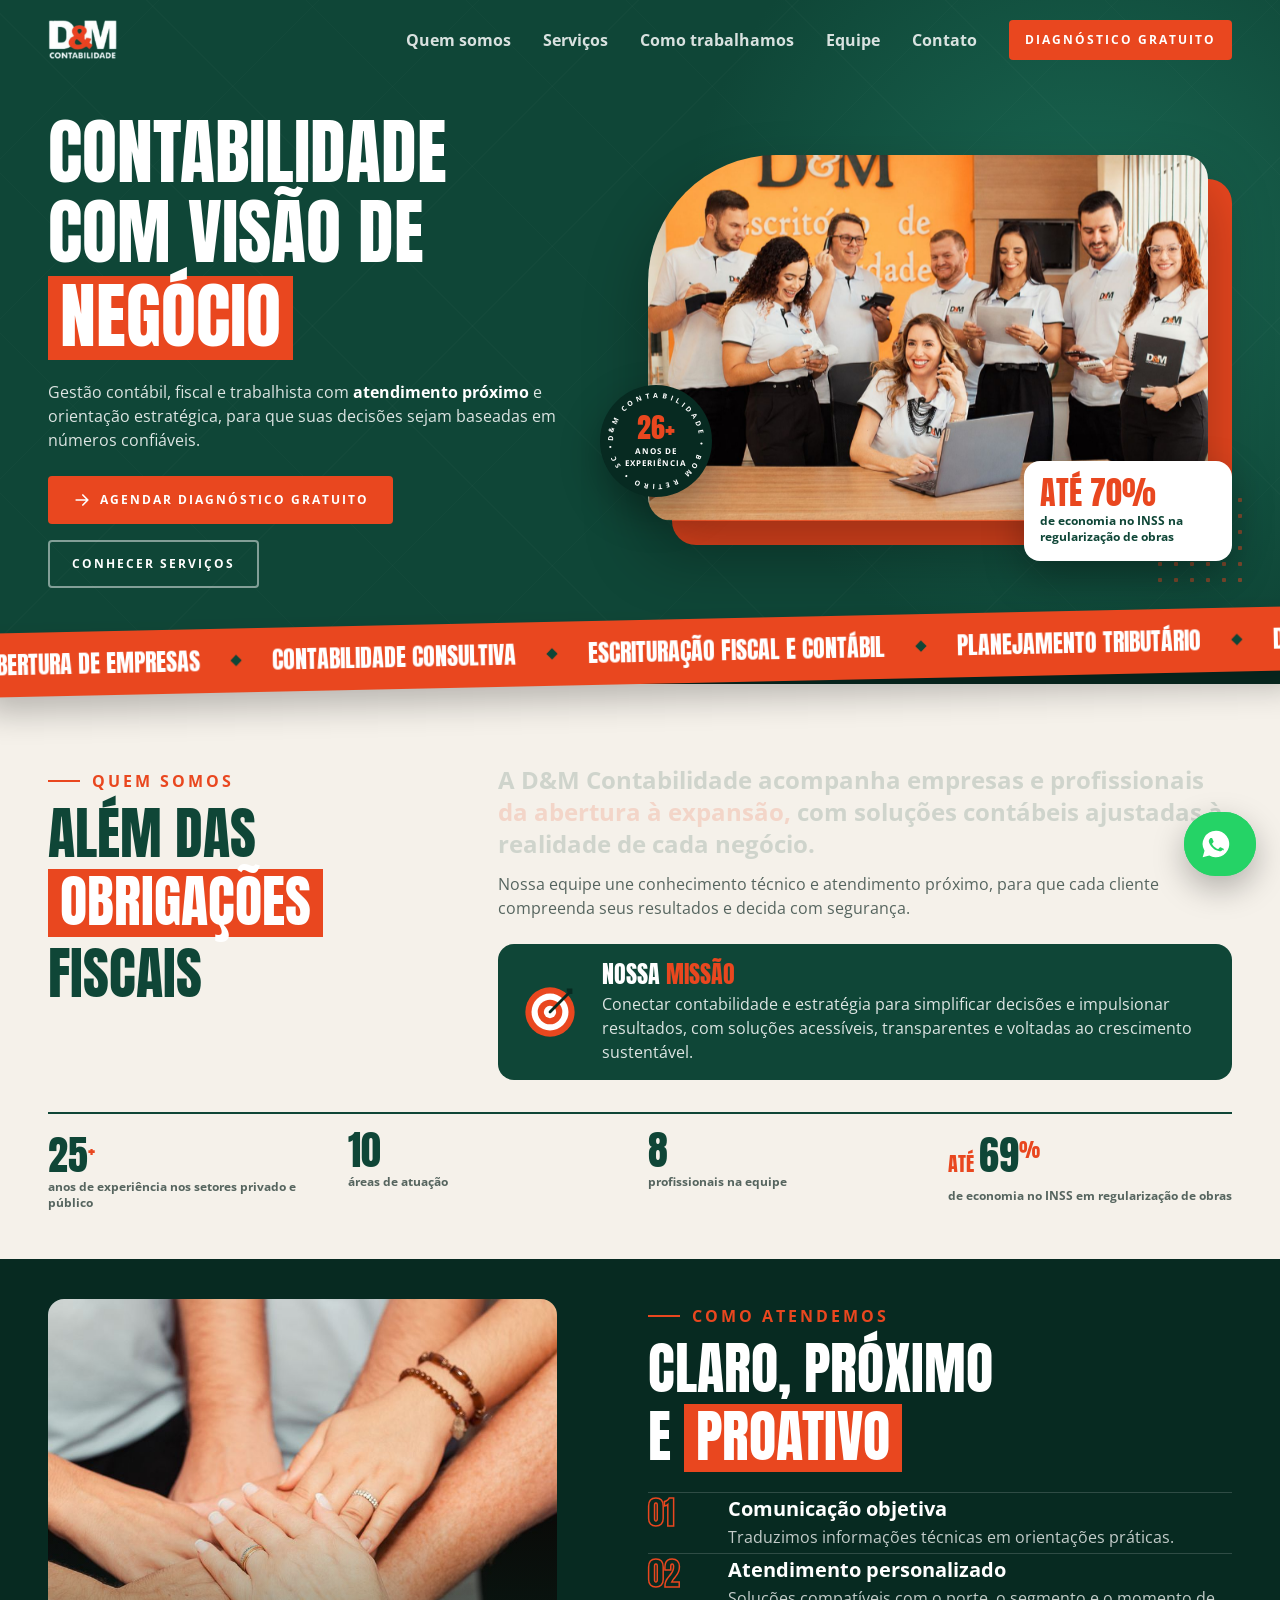
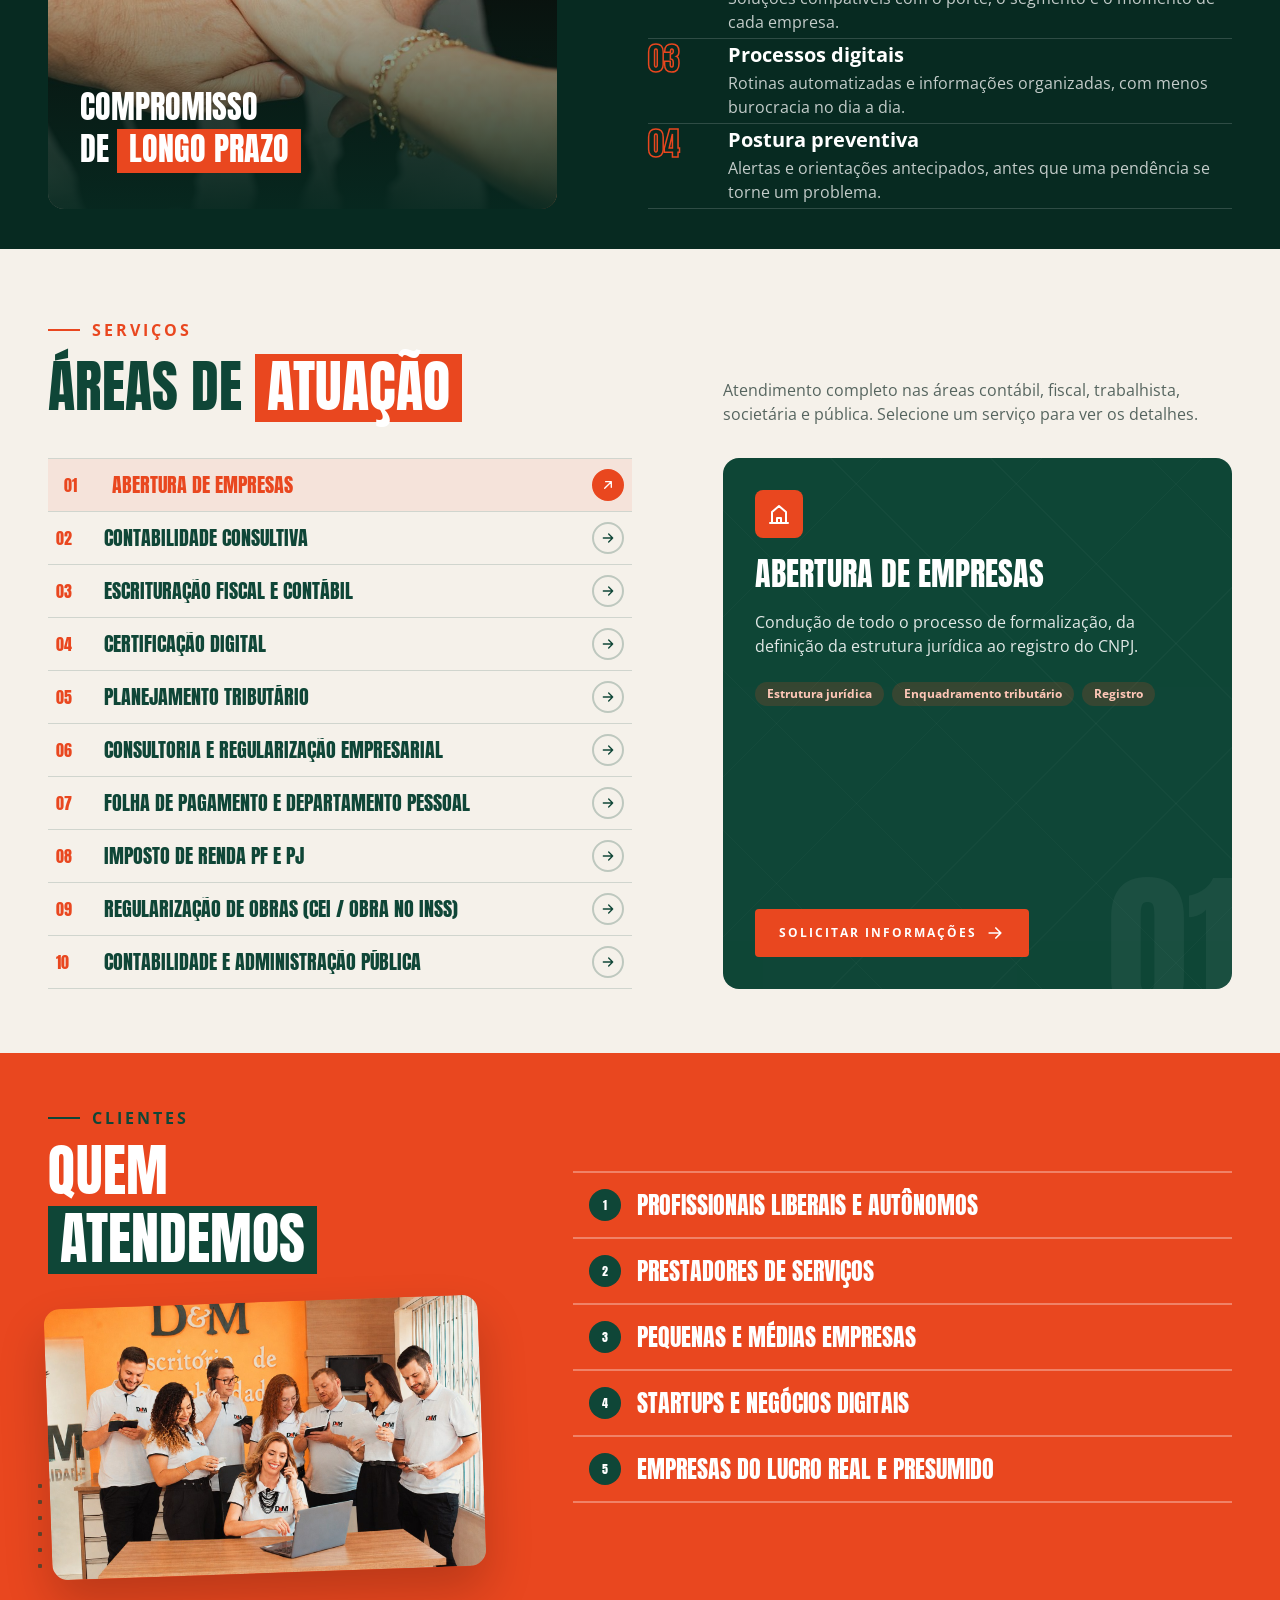
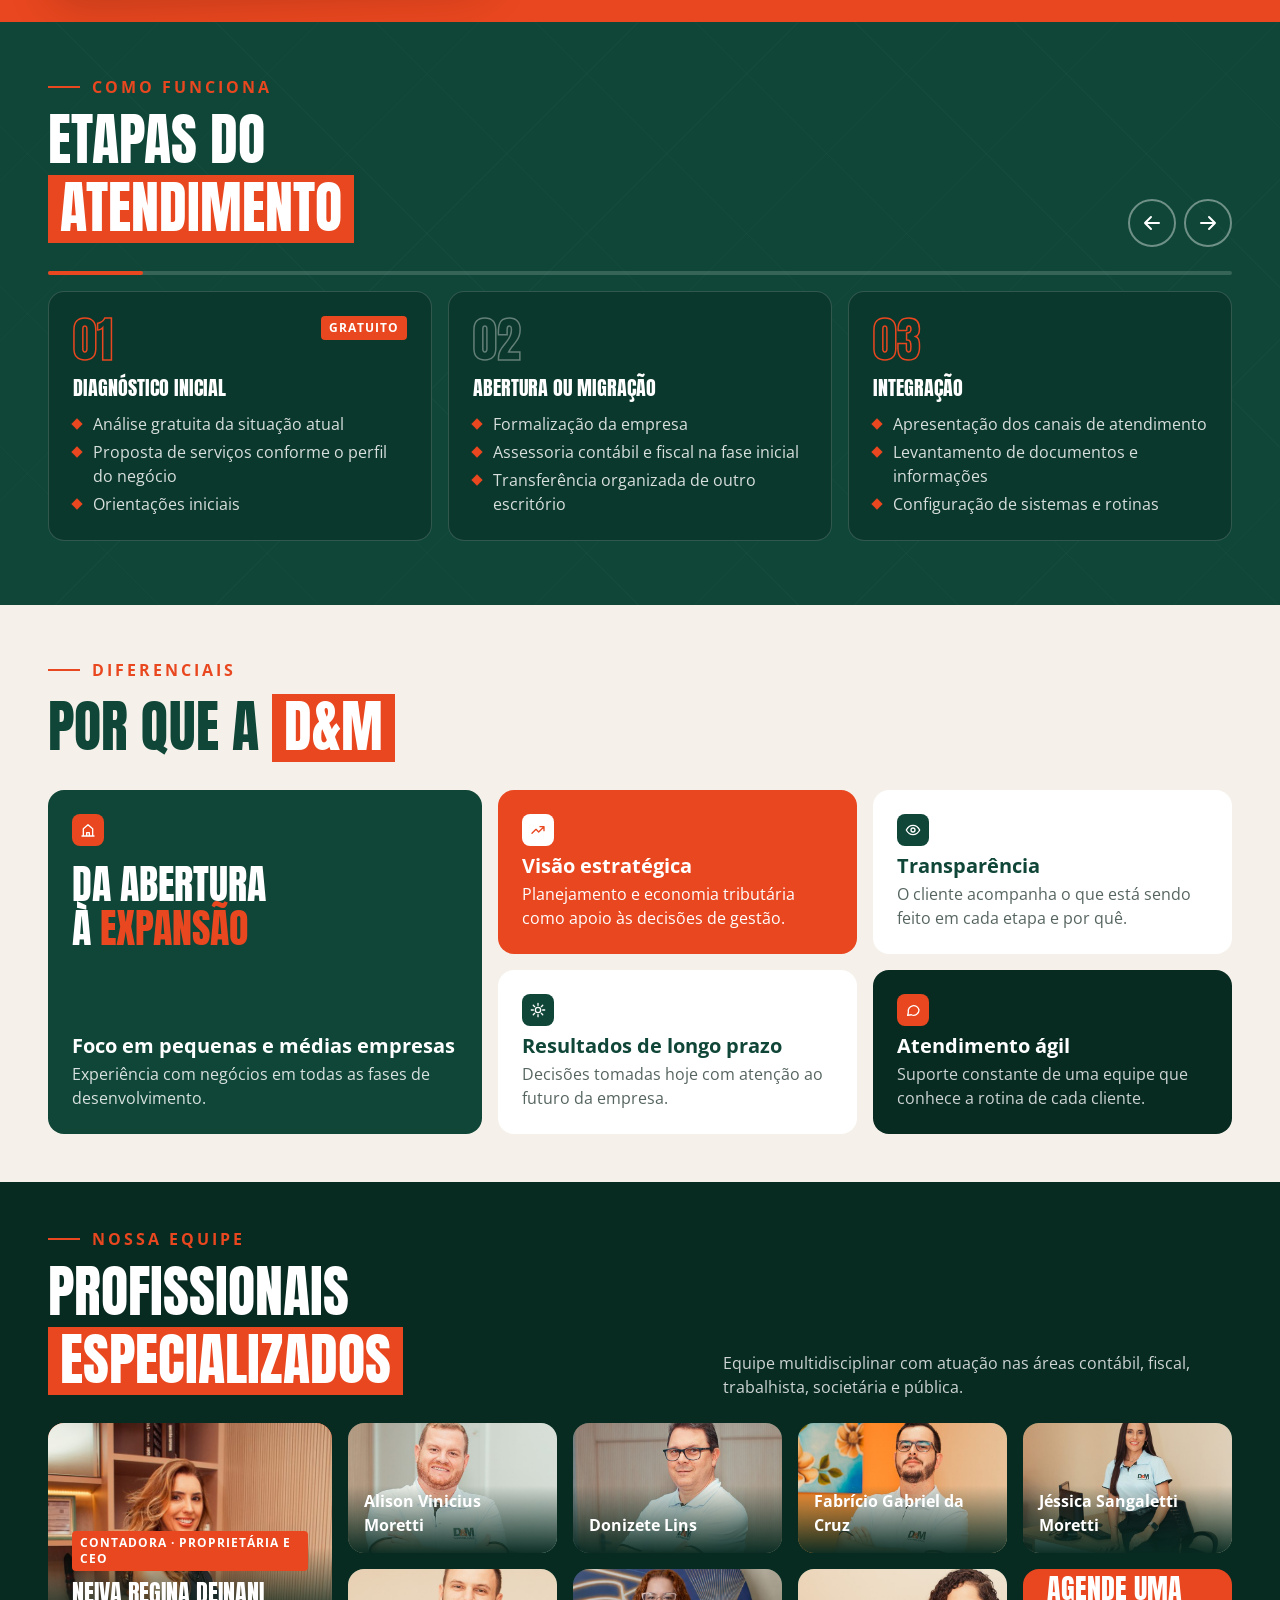
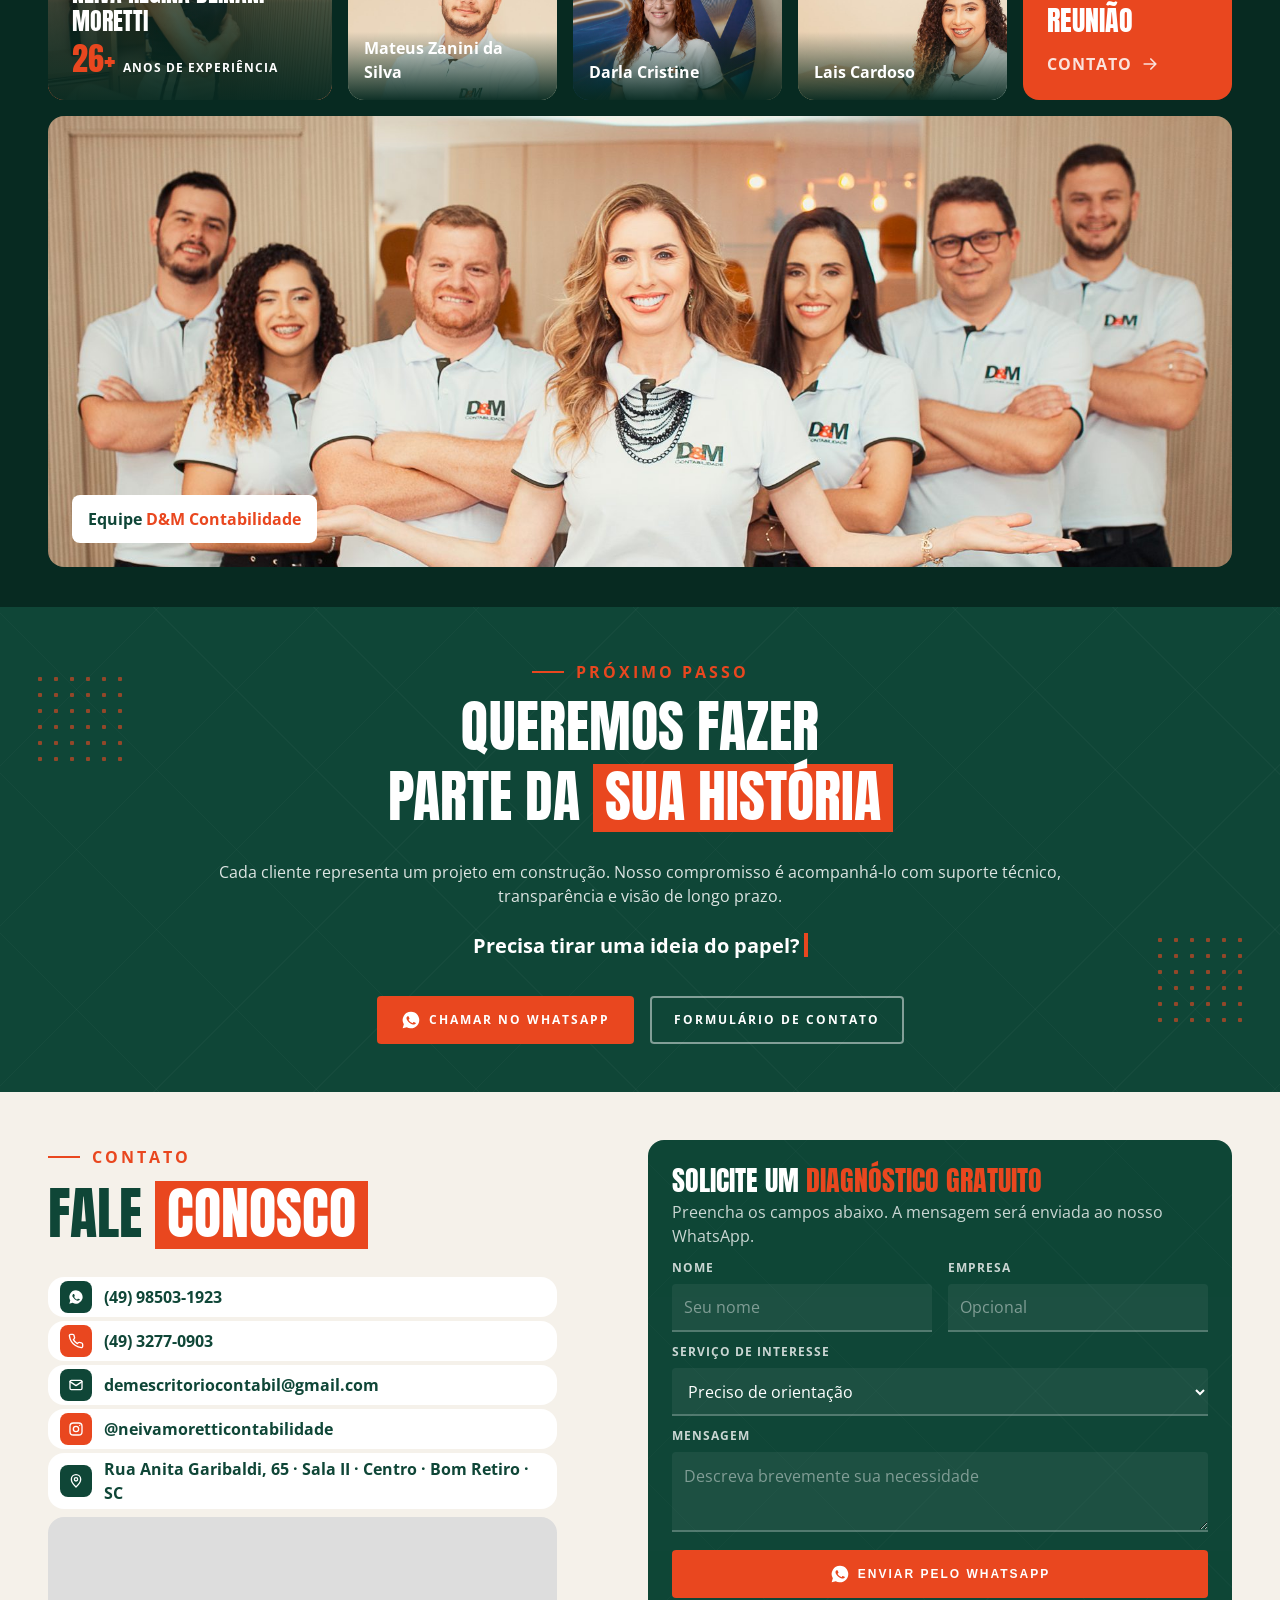
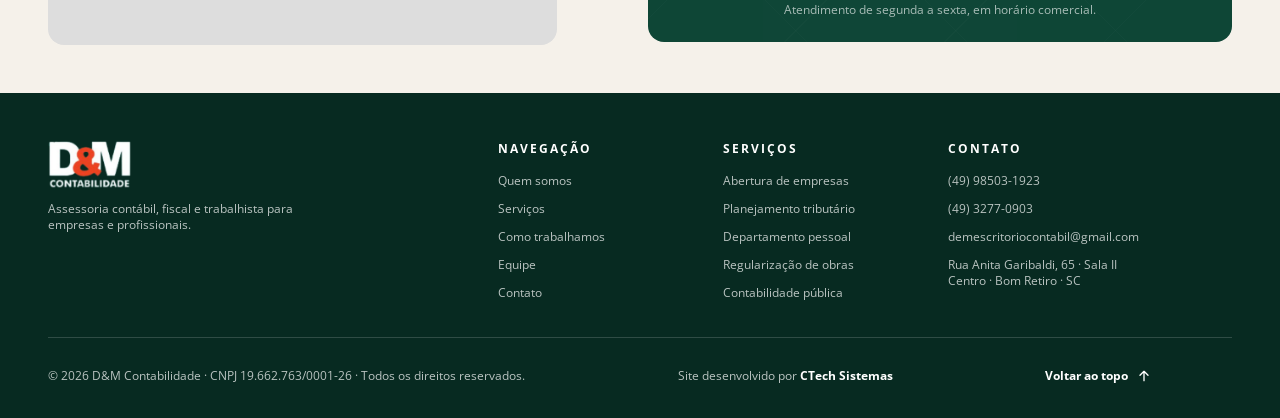
==== commit bae9c5af: "Adiciona metadados Open Graph e estrutura de dados para SEO no index.html; cria arquivos robots.txt " ====
--- a/index.html
+++ b/index.html
@@ -7,7 +7,34 @@
 <meta name="description" content="D&amp;M Contabilidade em Bom Retiro/SC: abertura de empresas, contabilidade consultiva, planejamento tributário, departamento pessoal, imposto de renda, regularização de obras e contabilidade pública.">
 <meta property="og:title" content="D&amp;M Contabilidade">
 <meta property="og:description" content="Assessoria contábil, fiscal e trabalhista para empresas e profissionais em Bom Retiro/SC.">
-<meta property="og:image" content="img/equipe.jpg">
+<meta property="og:image" content="https://www.demcontabilidade.com.br/img/equipe.jpg">
+<meta property="og:url" content="https://www.demcontabilidade.com.br/">
+<meta property="og:type" content="website">
+<meta property="og:locale" content="pt_BR">
+<link rel="canonical" href="https://www.demcontabilidade.com.br/">
+<script type="application/ld+json">
+{
+  "@context": "https://schema.org",
+  "@type": "AccountingService",
+  "name": "D&M Contabilidade",
+  "url": "https://www.demcontabilidade.com.br/",
+  "logo": "https://www.demcontabilidade.com.br/img/logo-dm.png",
+  "image": "https://www.demcontabilidade.com.br/img/equipe.jpg",
+  "description": "Escritório contábil em Bom Retiro, SC: abertura de empresas, planejamento tributário, escrituração fiscal e contábil, departamento pessoal, Imposto de Renda, regularização de obras e contabilidade pública.",
+  "telephone": "+55-49-3277-0903",
+  "email": "demescritoriocontabil@gmail.com",
+  "taxID": "19.662.763/0001-26",
+  "address": {
+    "@type": "PostalAddress",
+    "streetAddress": "Rua Anita Garibaldi, 65, Sala II, Centro",
+    "addressLocality": "Bom Retiro",
+    "addressRegion": "SC",
+    "addressCountry": "BR"
+  },
+  "areaServed": "Bom Retiro, SC",
+  "sameAs": ["https://www.instagram.com/neivamoretticontabilidade/"]
+}
+</script>
 <link rel="icon" type="image/png" href="img/logo-dm.png">
 <meta name="theme-color" content="#0f4637">
 <script>
@@ -15,11 +42,11 @@
    mes: 1 = janeiro ... 12 = dezembro
    Para criar outro mês: copie um bloco, troque o mês, o tema e o texto,
    e crie as cores correspondentes no CSS (html[data-tema="..."]).        */
-/*window.TEMAS = {
+window.TEMAS = {
   9:  { tema:'amarelo', logo:'img/logo-dm-amarelo.png', cor:'#0f4637', texto:'<b>Setembro Amarelo</b> · Falar é a melhor solução. Precisa conversar? Ligue 188 (CVV).' },
   10: { tema:'rosa',    logo:'img/logo-dm-rosa.png',    cor:'#6b1842', texto:'<b>Outubro Rosa</b> · Cuide da saúde da mulher: faça seus exames preventivos.' },
   11: { tema:'azul',    logo:'img/logo-dm-azul.png',    cor:'#0f3460', texto:'<b>Novembro Azul</b> · Cuidar da saúde do homem também é prevenção.' }
-};*/
+};
 (function(){
   var q=new URLSearchParams(location.search).get('tema'), m=new Date().getMonth()+1, cfg=null;
   if(q){ for(var k in TEMAS){ if(TEMAS[k].tema===q) cfg=TEMAS[k]; } }
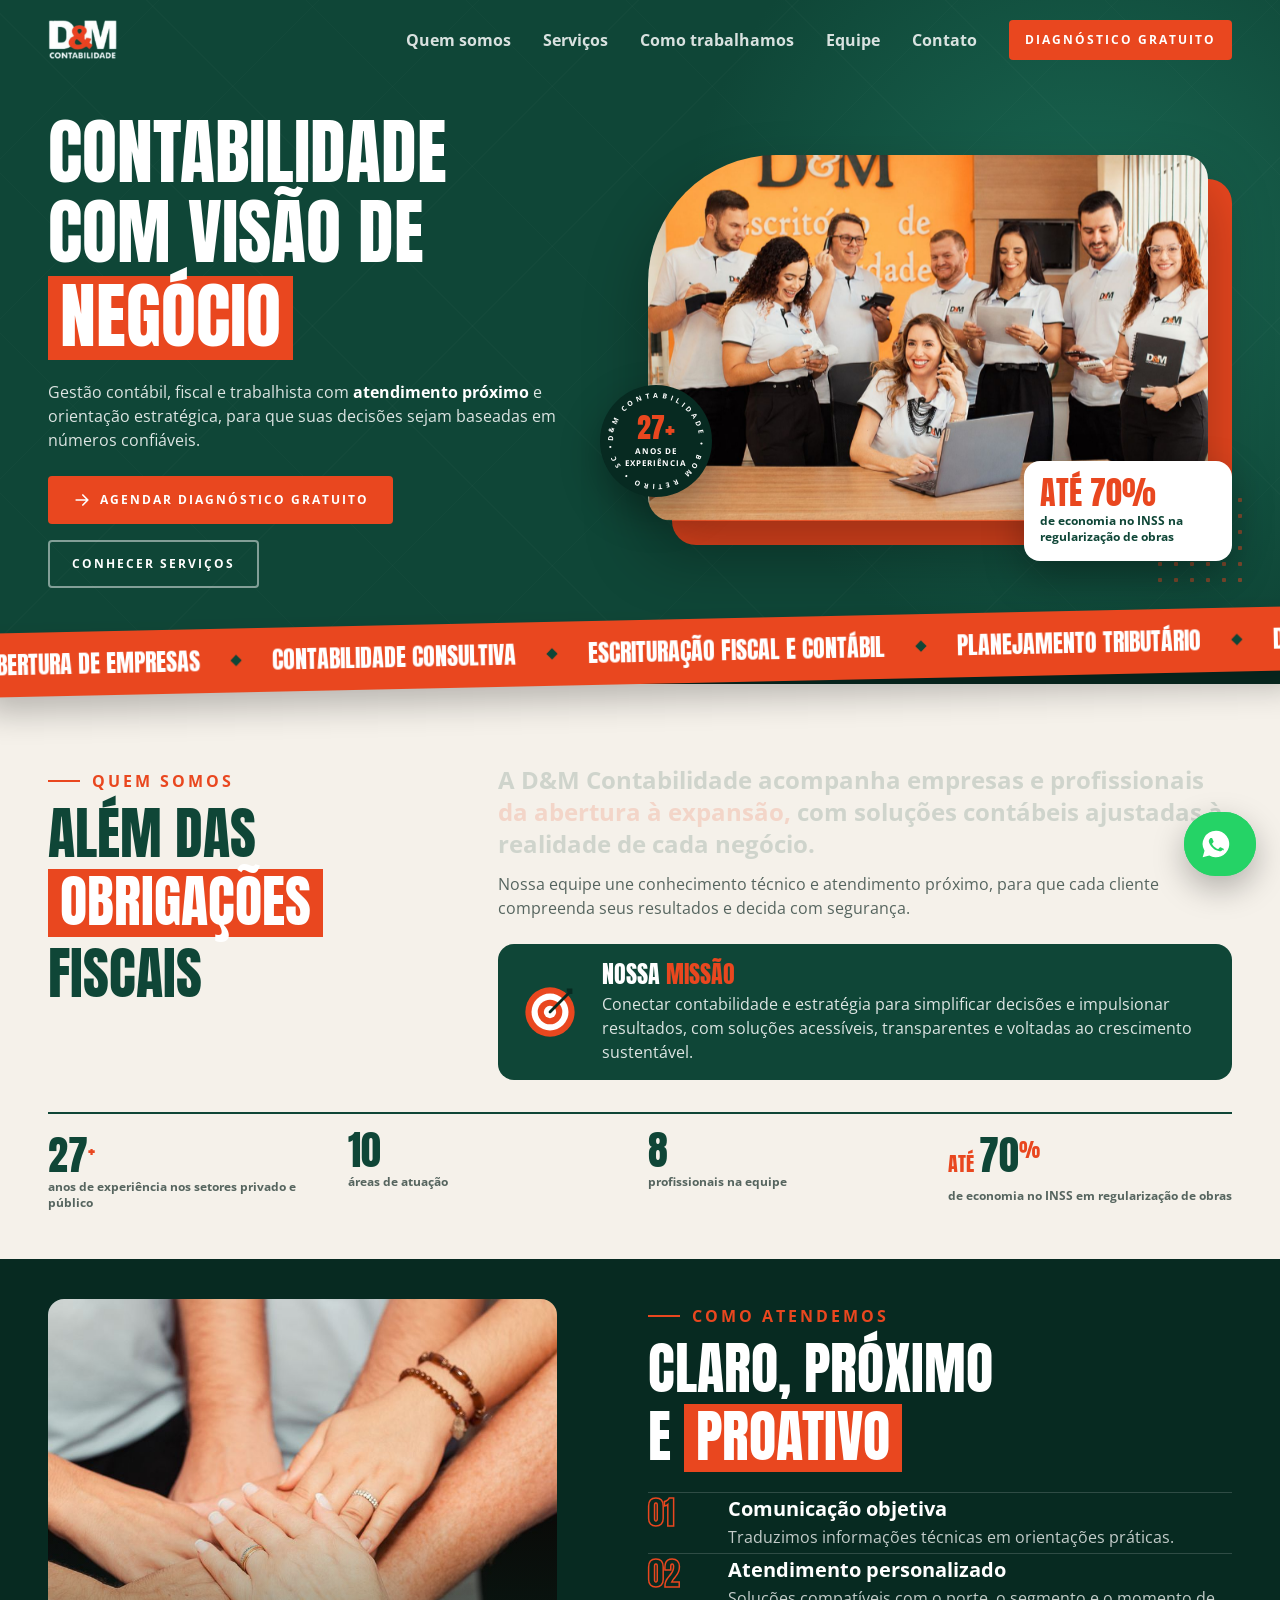
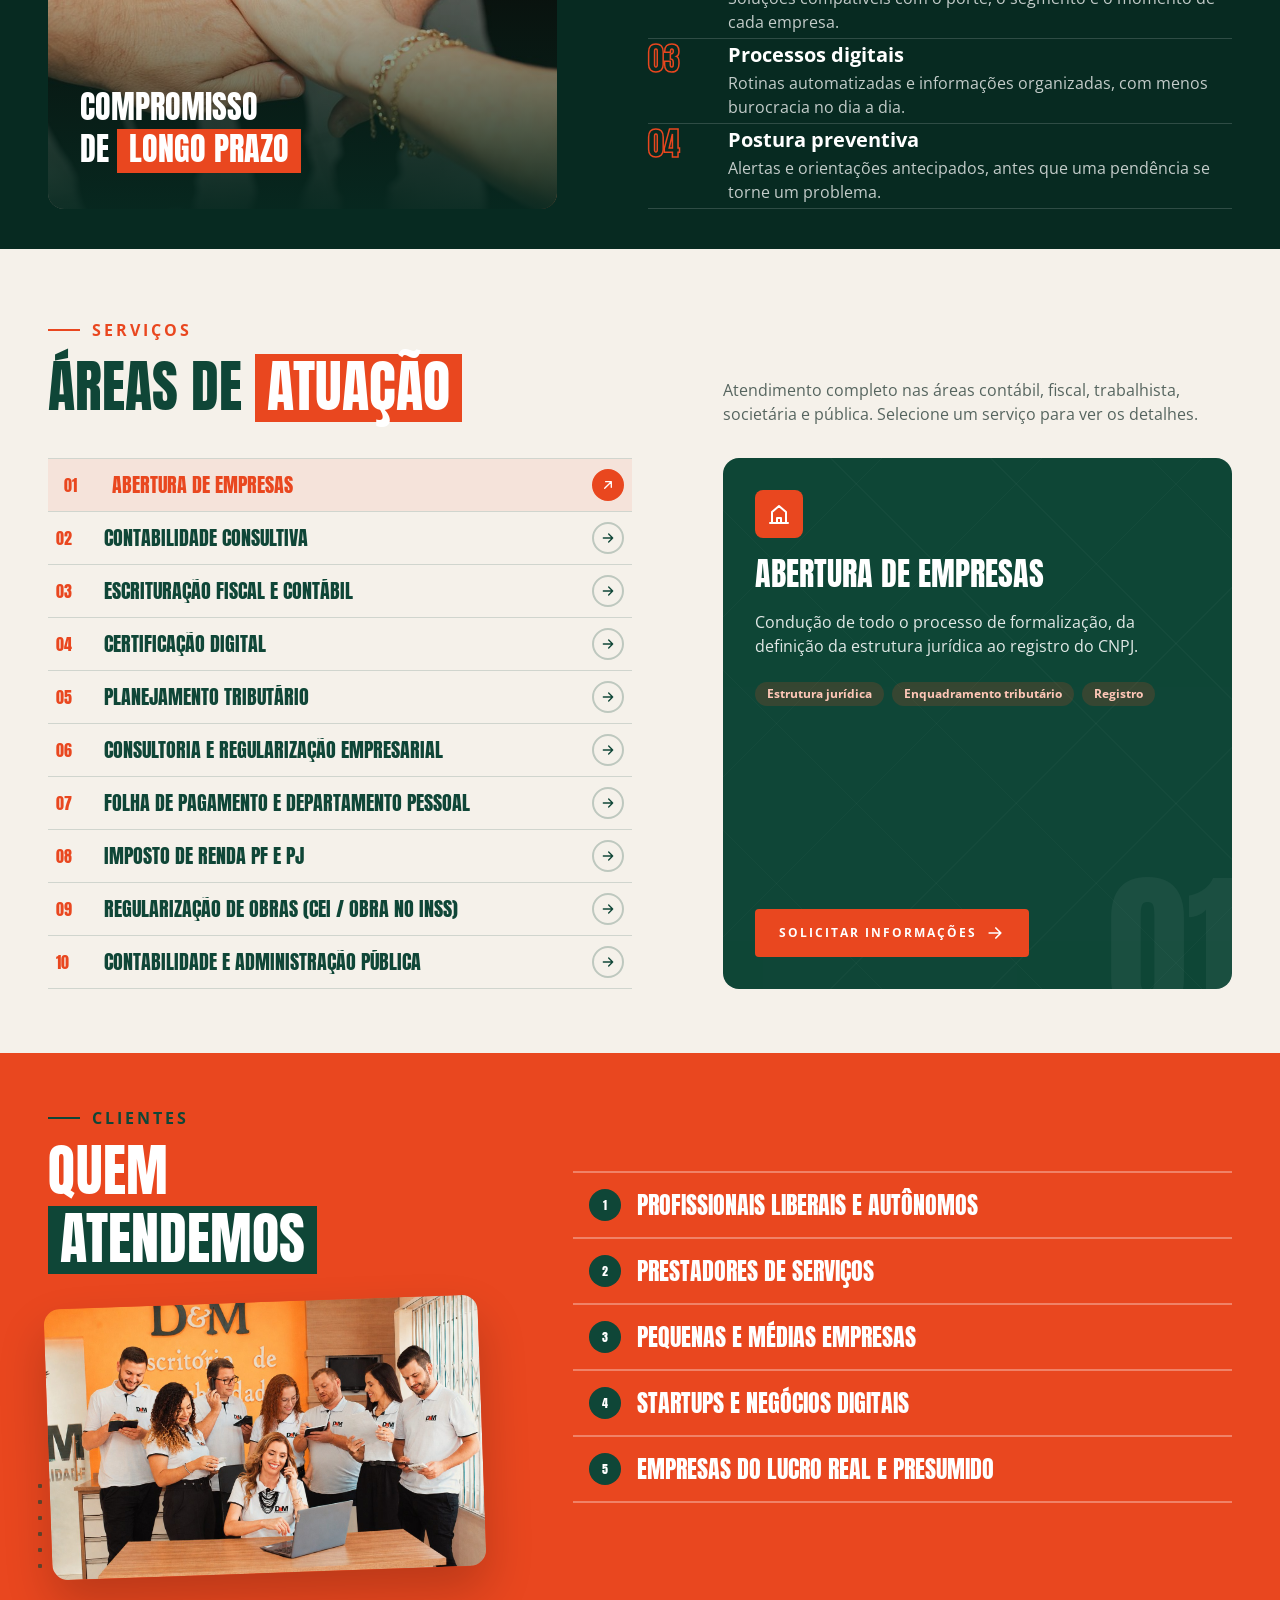
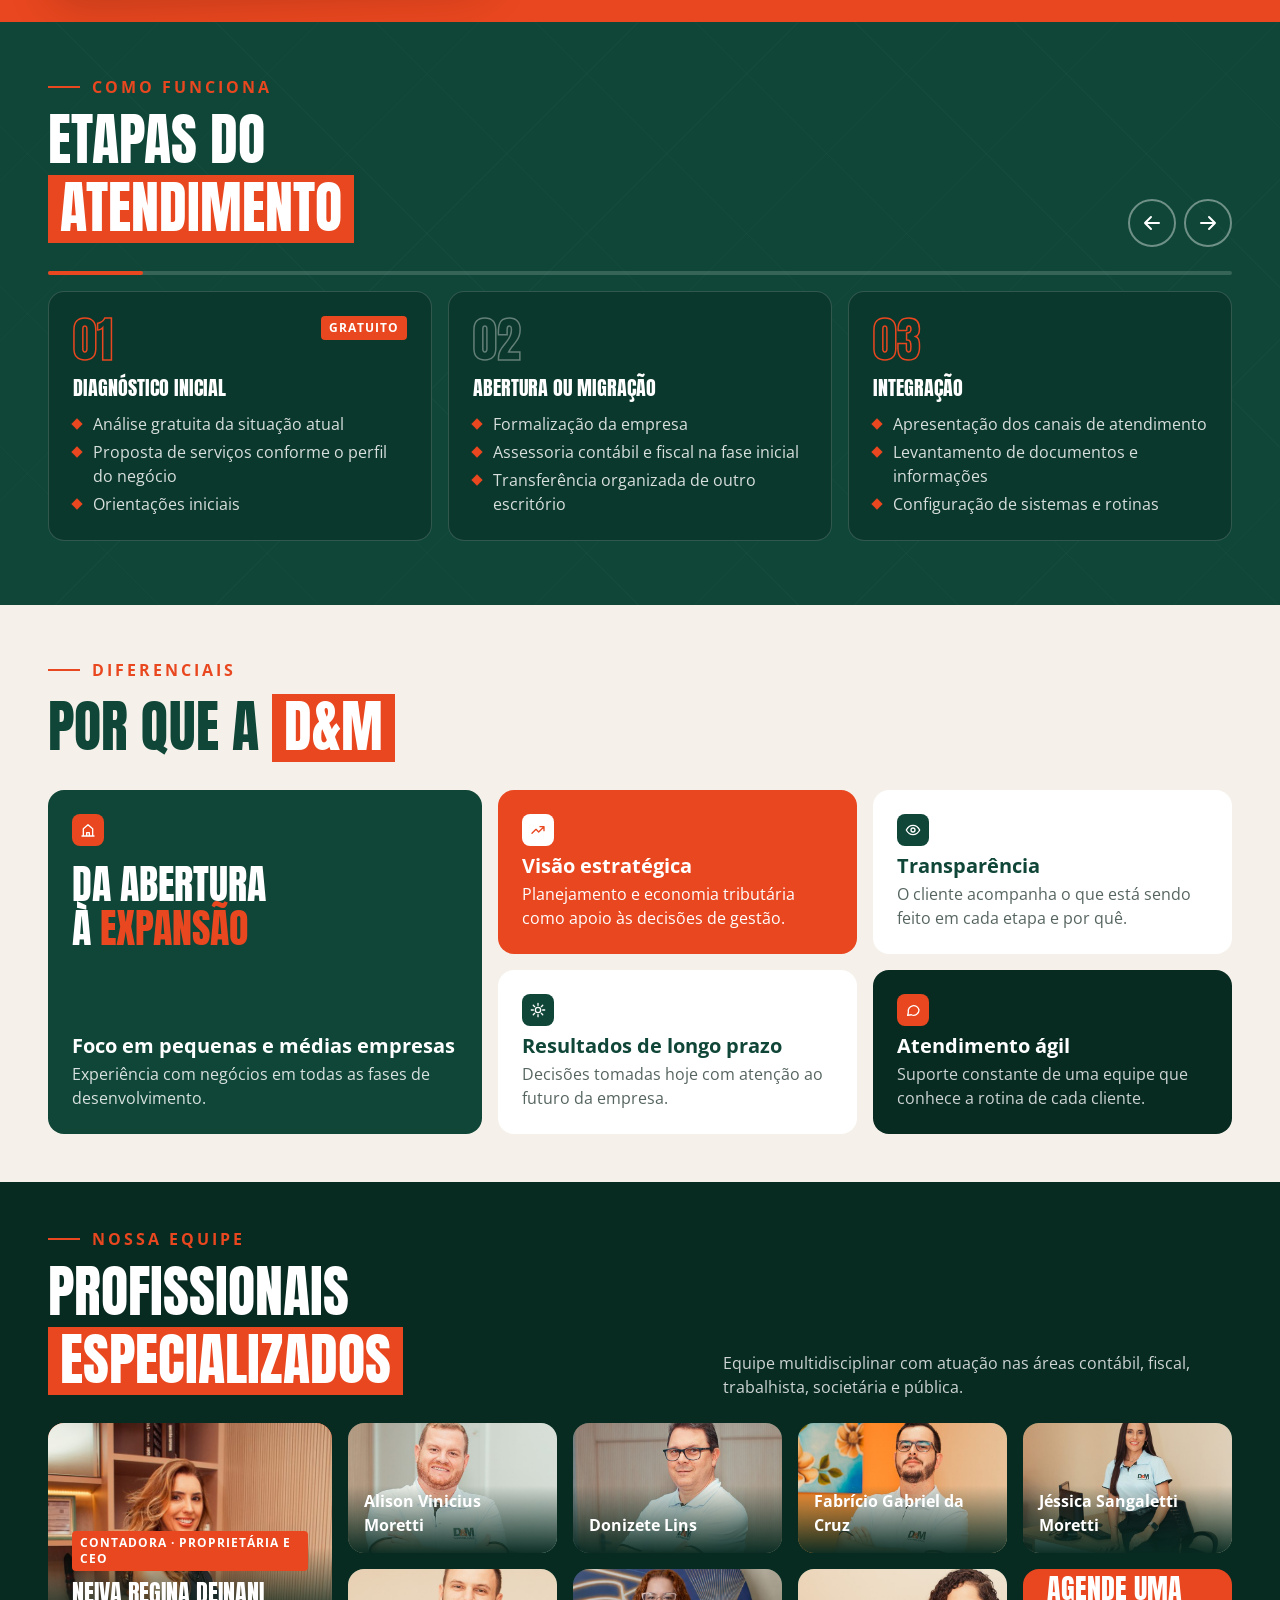
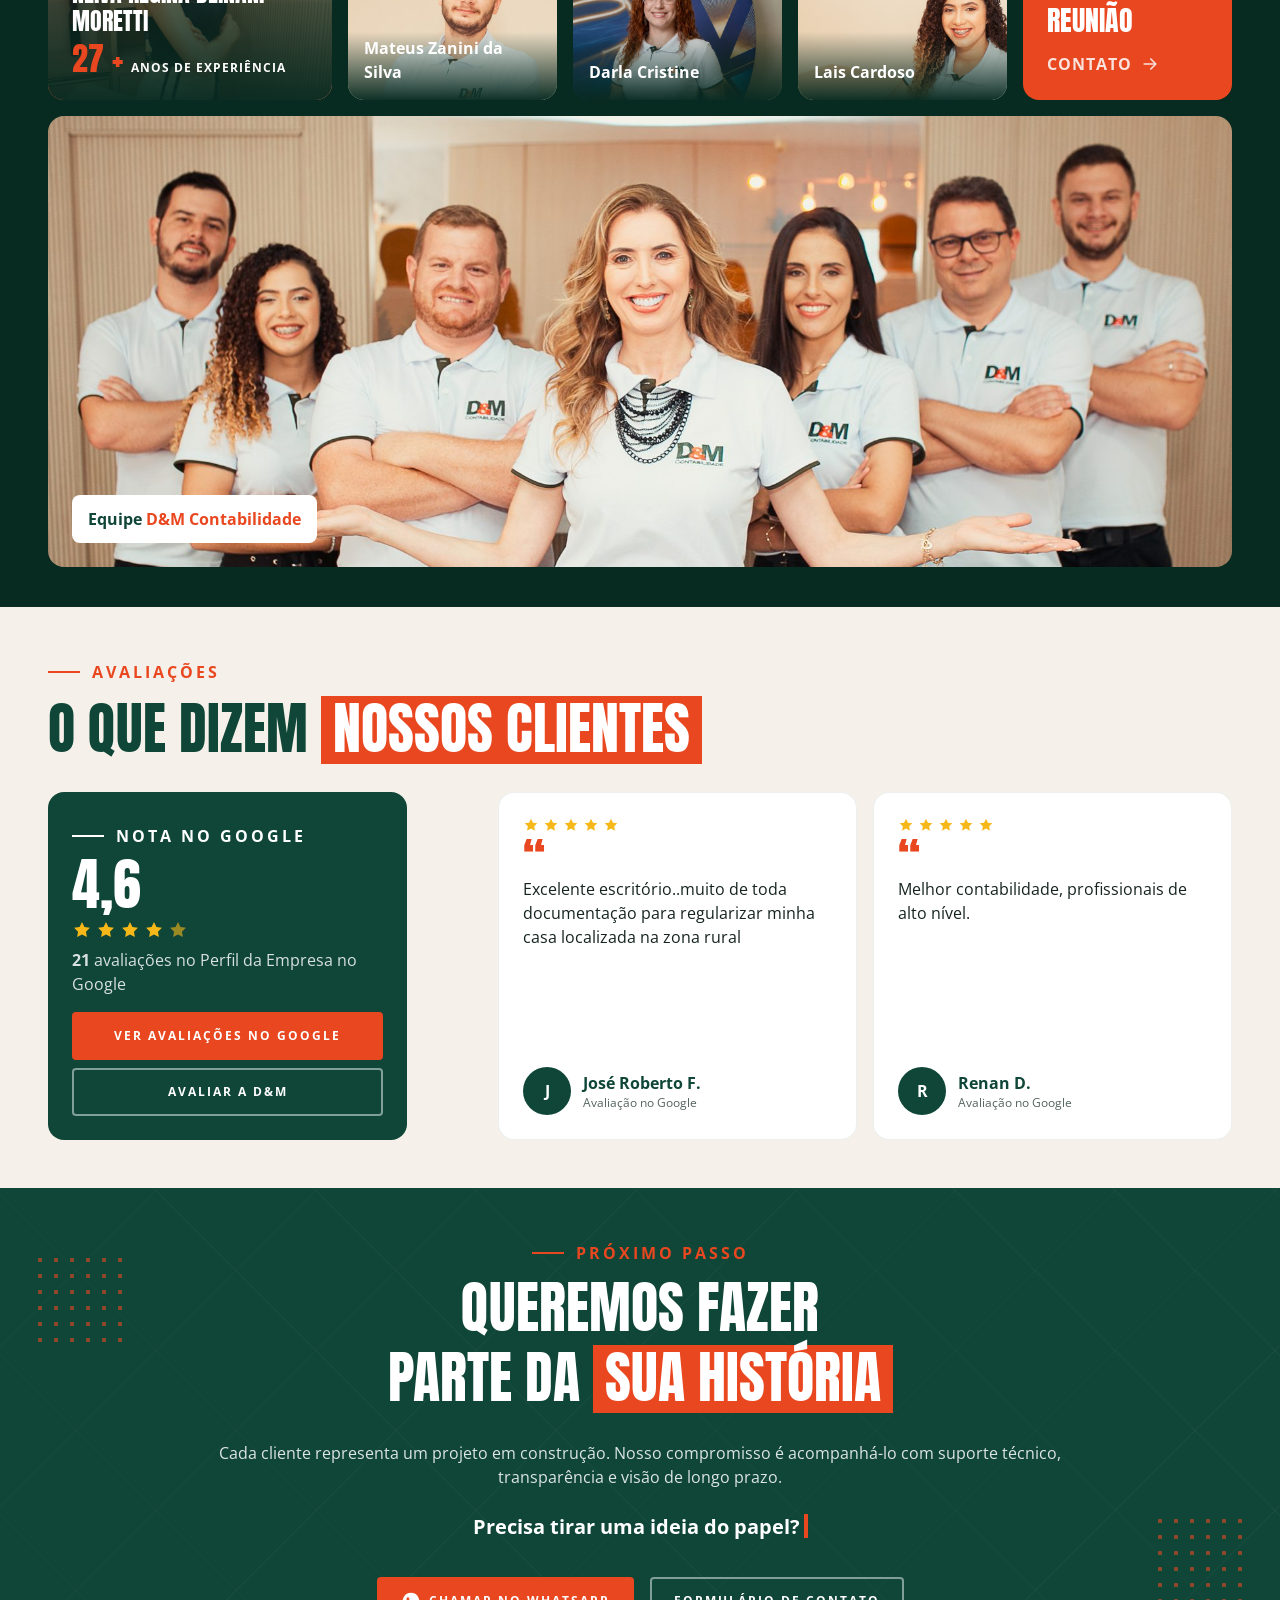
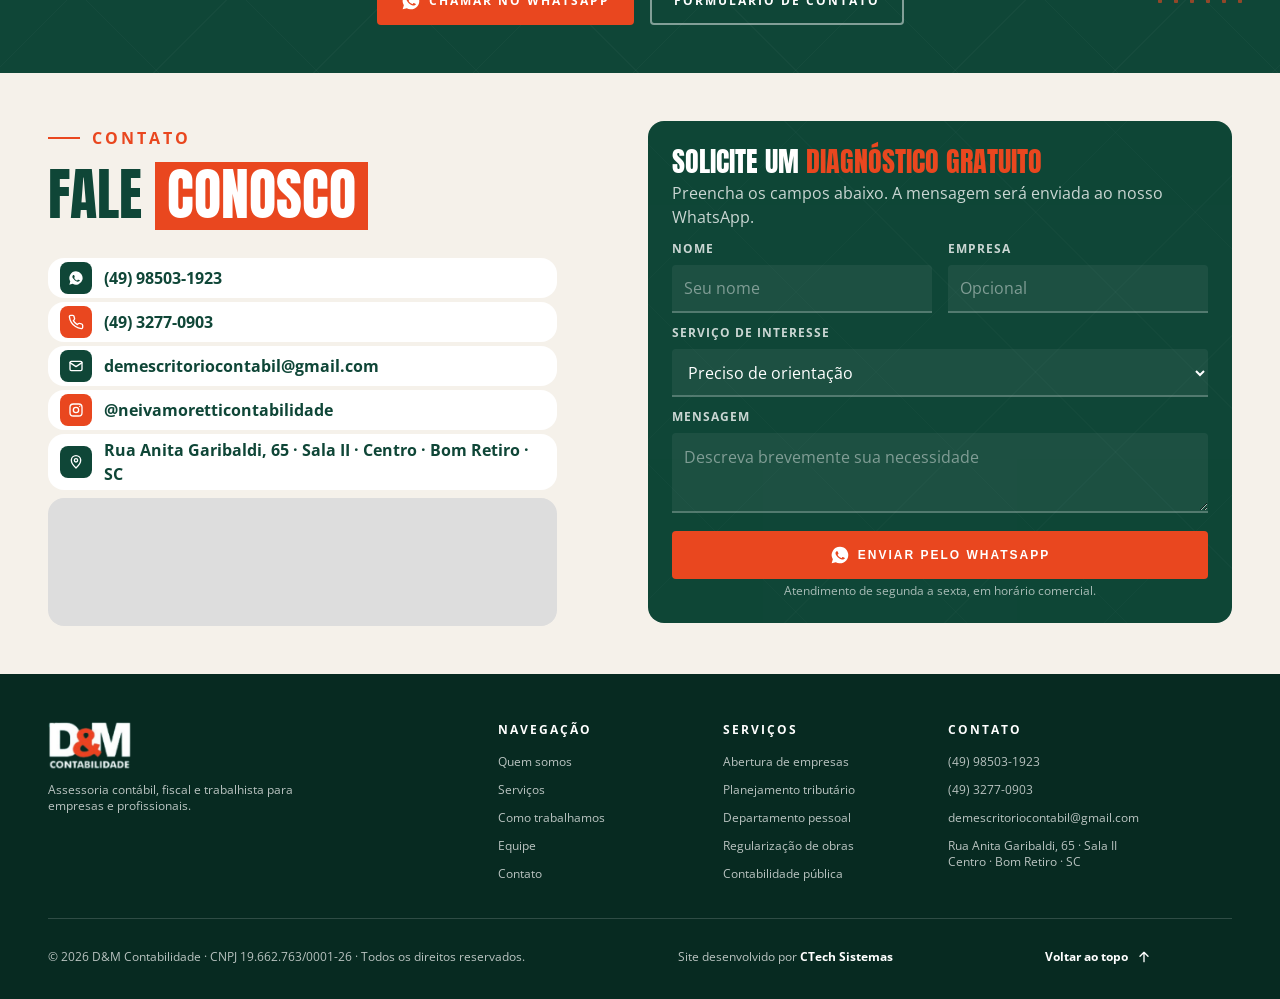
==== commit fa6fb74c: "Adiciona seção de avaliações com notas e depoimentos de clientes; atualiza anos de experiência para " ====
--- a/index.html
+++ b/index.html
@@ -474,6 +474,31 @@
 .chips input:focus-visible+label{outline:2px solid #fff;outline-offset:2px}
 form .btn{width:100%}
 form .obs{font-size:var(--t-mini);line-height:var(--lh-mini);color:rgba(255,255,255,.64);text-align:center;margin-top:calc(var(--s2) * -1)}
+
+/* avaliações */
+.avaliacoes{background:var(--creme)}
+.nota{background:var(--verde);color:#fff;border-radius:var(--r3);padding:var(--s6);display:flex;flex-direction:column;gap:var(--s3);position:relative;overflow:hidden}
+.nota .padrao{opacity:.6}
+.nota>*{position:relative}
+.nota .valor{font-family:"Anton";font-size:80px;line-height:80px}
+.estrelas{display:flex;gap:var(--s1);color:#f6b819}
+.estrelas .i{width:20px;height:20px;fill:currentColor;stroke:none}
+.estrelas .vazia{color:rgba(255,255,255,.28)}
+.nota p{font-size:var(--t-peq);line-height:var(--lh-peq);color:rgba(255,255,255,.84)}
+.nota .acoes{margin-top:var(--s2);flex-direction:column;align-items:stretch;gap:var(--s2)}
+.nota .acoes .btn{width:100%}
+.depo{background:#fff;border-radius:var(--r3);padding:var(--s6);display:flex;flex-direction:column;gap:var(--s4);border:1px solid rgba(var(--verde-rgb),.08)}
+.depo .estrelas .i{width:16px;height:16px}
+.depo blockquote{font-size:var(--t-lead);line-height:var(--lh-lead);color:var(--texto);flex:1}
+.depo blockquote::before{content:"“";display:block;font-family:"Anton";font-size:48px;line-height:32px;color:var(--laranja)}
+.depo .autor{display:flex;align-items:center;gap:var(--s3)}
+.depo .autor .avatar{width:var(--s8);height:var(--s8);border-radius:50%;background:var(--verde);color:#fff;display:grid;place-items:center;font-size:var(--t-corpo);line-height:var(--lh-corpo);font-weight:700;flex:none}
+.depo .autor strong{display:block;color:var(--verde);font-size:var(--t-corpo);line-height:var(--lh-corpo)}
+.depo .autor span{font-size:var(--t-mini);line-height:var(--lh-mini);color:var(--cinza)}
+.depo.cta{background:var(--laranja);color:var(--sobre);border:0;justify-content:space-between}
+.depo.cta .anton{font-size:32px;line-height:36px}
+.depo.cta p{font-size:var(--t-peq);line-height:var(--lh-peq)}
+.depo.cta a{display:inline-flex;align-items:center;gap:var(--s2);font-size:var(--t-mini);line-height:var(--lh-mini);font-weight:700;letter-spacing:2px;text-transform:uppercase}
 
 /* rodapé */
 footer{background:var(--verde-3);color:rgba(255,255,255,.72);padding:var(--s8) 0 var(--s4);overflow:hidden}
@@ -682,6 +707,11 @@
   form h3{font-size:28px;line-height:32px}
   form>p{margin-top:calc(var(--s2) * -1);font-size:var(--t-peq);line-height:var(--lh-peq)}
   textarea{min-height:var(--s12)}
+  /* avaliações */
+  .nota{padding:var(--s5);gap:var(--s2)}
+  .nota .valor{font-size:56px;line-height:56px}
+  .depo{padding:var(--s5);gap:var(--s3)}
+  .depo blockquote{font-size:var(--t-corpo);line-height:var(--lh-corpo)}
 }
 @media (prefers-reduced-motion:reduce){
   *,*::before,*::after{animation:none!important;transition:none!important}
@@ -699,6 +729,7 @@
     <symbol id="i-seta" viewBox="0 0 24 24"><path d="M5 12h14M13 6l6 6-6 6"/></symbol>
     <symbol id="i-seta-esq" viewBox="0 0 24 24"><path d="M19 12H5M11 6l-6 6 6 6"/></symbol>
     <symbol id="i-mais" viewBox="0 0 24 24"><path d="M12 5v14M5 12h14"/></symbol>
+    <symbol id="i-estrela" viewBox="0 0 24 24"><path d="M12 2.5l2.9 6 6.6.9-4.8 4.6 1.2 6.5L12 17.4l-5.9 3.1 1.2-6.5L2.5 9.4l6.6-.9z"/></symbol>
     <symbol id="i-x" viewBox="0 0 24 24"><path d="M6 6l12 12M18 6L6 18"/></symbol>
     <symbol id="i-cima" viewBox="0 0 24 24"><path d="M12 19V5M6 11l6-6 6 6"/></symbol>
     <symbol id="i-fita" viewBox="0 0 24 24"><path d="M12 3c-2 0-3.5 1.6-3.5 3.6 0 1.6.9 3.2 1.9 4.7L6 18.5l2.5 2.5 3.5-5.6 3.5 5.6 2.5-2.5-4.4-7.2c1-1.5 1.9-3.1 1.9-4.7C15.5 4.6 14 3 12 3z"/></symbol>
@@ -765,9 +796,9 @@
         <div class="hero-foto">
           <div class="bloco"></div>
           <div class="moldura"><img src="img/equipe-2.jpg" alt="Equipe da D&amp;M Contabilidade reunida no escritório"></div>
-          <div class="selo" aria-label="Mais de 26 anos de experiência">
+          <div class="selo" aria-label="Mais de 27 anos de experiência" data-anos-label>
             <svg viewBox="0 0 150 150" aria-hidden="true"><defs><path id="circ" d="M75,75 m-58,0 a58,58 0 1,1 116,0 a58,58 0 1,1 -116,0"/></defs><text textLength="360" lengthAdjust="spacing"><textPath href="#circ" textLength="360" lengthAdjust="spacing">D&amp;M Contabilidade • Bom Retiro • SC •</textPath></text></svg>
-            <div class="num">26+<small>anos de<br>experiência</small></div>
+            <div class="num"><span data-anos>27</span>+<small>anos de<br>experiência</small></div>
           </div>
           <div class="flutua"><div class="anton">Até 70%</div><p>de economia no INSS na regularização de obras</p></div>
         </div>
@@ -804,7 +835,7 @@
       </div>
     </div>
     <div class="grid numeros">
-      <div class="numero rv" style="--d:4;--t:4;--m:2"><div class="anton"><span class="cont" data-alvo="26">0</span><sup>+</sup></div><p>anos de experiência nos setores privado e público</p></div>
+      <div class="numero rv" style="--d:4;--t:4;--m:2"><div class="anton"><span class="cont" data-alvo="27" data-anos-alvo>0</span><sup>+</sup></div><p>anos de experiência nos setores privado e público</p></div>
       <div class="numero rv d1" style="--d:4;--t:4;--m:2"><div class="anton"><span class="cont" data-alvo="10">0</span></div><p>áreas de atuação</p></div>
       <div class="numero rv d2" style="--d:4;--t:4;--m:2"><div class="anton"><span class="cont" data-alvo="8">0</span></div><p>profissionais na equipe</p></div>
       <div class="numero rv d3" style="--d:4;--t:4;--m:2"><div class="anton"><small>até </small><span class="cont" data-alvo="70">0</span><sup>%</sup></div><p>de economia no INSS em regularização de obras</p></div>
@@ -956,7 +987,7 @@
           <span class="cargo">Contadora · Proprietária e CEO</span>
           <h3>Neiva Regina Deinani Moretti</h3>
           <p>Atuação em contabilidade privada e administração pública</p>
-          <div class="big">26+<small>anos de experiência</small></div>
+          <div class="big"><span data-anos>27</span>+<small>anos de experiência</small></div>
         </div>
       </article>
       <article class="pessoa rv d1" style="--d:3;--t:4;--m:2"><img src="img/alison.jpg" alt="Alison Vinicius Moretti" loading="lazy"><div class="info"><h4>Alison Vinicius Moretti</h4><span>Contador · Gerente Geral</span></div></article>
@@ -971,6 +1002,41 @@
     <div class="eq-foto rv">
       <img src="img/equipe.jpg" alt="Equipe completa da D&amp;M Contabilidade" loading="lazy">
       <div class="tag">Equipe <b>D&amp;M Contabilidade</b></div>
+    </div>
+  </div>
+</section>
+
+<!-- AVALIAÇÕES (avaliações reais do Perfil da Empresa no Google) -->
+<section class="sec avaliacoes" id="avaliacoes">
+  <div class="wrap">
+    <div class="grid cab">
+      <div class="rv" style="--d:10;--t:8">
+        <span class="eyebrow">Avaliações</span>
+        <h2 class="h2" style="color:var(--verde)">O que dizem <span class="tarja t-laranja">nossos clientes</span></h2>
+      </div>
+    </div>
+    <div class="grid">
+      <aside class="nota rv" style="--d:5;--t:8" aria-label="Nota no Google">
+        <div class="padrao"></div>
+        <span class="eyebrow" style="color:#fff">Nota no Google</span>
+        <div class="valor" id="notaValor">4,6</div>
+        <div class="estrelas" aria-hidden="true"><svg class="i"><use href="#i-estrela"/></svg><svg class="i"><use href="#i-estrela"/></svg><svg class="i"><use href="#i-estrela"/></svg><svg class="i"><use href="#i-estrela"/></svg><svg class="i" style="opacity:.6"><use href="#i-estrela"/></svg></div>
+        <p><b id="notaTotal">21</b> avaliações no Perfil da Empresa no Google</p>
+        <div class="acoes">
+          <a class="btn b-laranja" href="https://www.google.com/maps/place/D%26M+Contabilidade/@-27.7965904,-49.4924894,17z/data=!4m6!3m5!1s0x9520659536e1f187:0x4e4851db757cfee0!8m2!3d-27.7965904!4d-49.4924894!16s%2Fg%2F11js3b00mc" target="_blank" rel="noopener">Ver avaliações no Google</a>
+          <a class="btn b-linha" href="https://www.google.com/maps/place/D%26M+Contabilidade/@-27.7965904,-49.4924894,17z/data=!4m6!3m5!1s0x9520659536e1f187:0x4e4851db757cfee0!8m2!3d-27.7965904!4d-49.4924894!16s%2Fg%2F11js3b00mc" target="_blank" rel="noopener">Avaliar a D&amp;M</a>
+        </div>
+      </aside>
+      <figure class="depo rv d1" style="--ds:7;--d:5;--t:4">
+        <div class="estrelas" aria-label="5 de 5 estrelas"><svg class="i"><use href="#i-estrela"/></svg><svg class="i"><use href="#i-estrela"/></svg><svg class="i"><use href="#i-estrela"/></svg><svg class="i"><use href="#i-estrela"/></svg><svg class="i"><use href="#i-estrela"/></svg></div>
+        <blockquote>Excelente escritório..muito de toda documentação para regularizar minha casa localizada na zona rural</blockquote>
+        <figcaption class="autor"><span class="avatar" aria-hidden="true">J</span><span><strong>José Roberto F.</strong><span>Avaliação no Google</span></span></figcaption>
+      </figure>
+      <figure class="depo rv d2" style="--d:5;--t:4">
+        <div class="estrelas" aria-label="5 de 5 estrelas"><svg class="i"><use href="#i-estrela"/></svg><svg class="i"><use href="#i-estrela"/></svg><svg class="i"><use href="#i-estrela"/></svg><svg class="i"><use href="#i-estrela"/></svg><svg class="i"><use href="#i-estrela"/></svg></div>
+        <blockquote>Melhor contabilidade, profissionais de alto nível.</blockquote>
+        <figcaption class="autor"><span class="avatar" aria-hidden="true">R</span><span><strong>Renan D.</strong><span>Avaliação no Google</span></span></figcaption>
+      </figure>
     </div>
   </div>
 </section>
@@ -1124,6 +1190,16 @@
   mn.querySelectorAll('a').forEach(a=>a.addEventListener('click',fecha));
   addEventListener('keydown',e=>{if(e.key==='Escape')fecha();});
 
+  /* ---------- anos de experiência ----------
+     27 anos em 2026; soma 1 a cada maio (maio/2027 = 28, maio/2028 = 29…) */
+  const ANOS_BASE=27, ANO_BASE=2026, MES_VIRADA=5;
+  const hoje=new Date();
+  const anos=ANOS_BASE+(hoje.getFullYear()-ANO_BASE)-((hoje.getMonth()+1)<MES_VIRADA?1:0);
+  const anosOk=Math.max(ANOS_BASE,anos);
+  document.querySelectorAll('[data-anos]').forEach(e=>e.textContent=anosOk);
+  document.querySelectorAll('[data-anos-alvo]').forEach(e=>e.dataset.alvo=anosOk);
+  document.querySelectorAll('[data-anos-label]').forEach(e=>e.setAttribute('aria-label','Mais de '+anosOk+' anos de experiência'));
+
   /* ---------- revelar e contadores ---------- */
   const io=new IntersectionObserver(es=>es.forEach(e=>{if(e.isIntersecting){e.target.classList.add('on');io.unobserve(e.target);}}),{threshold:.15});
   document.querySelectorAll('.rv').forEach(el=>io.observe(el));
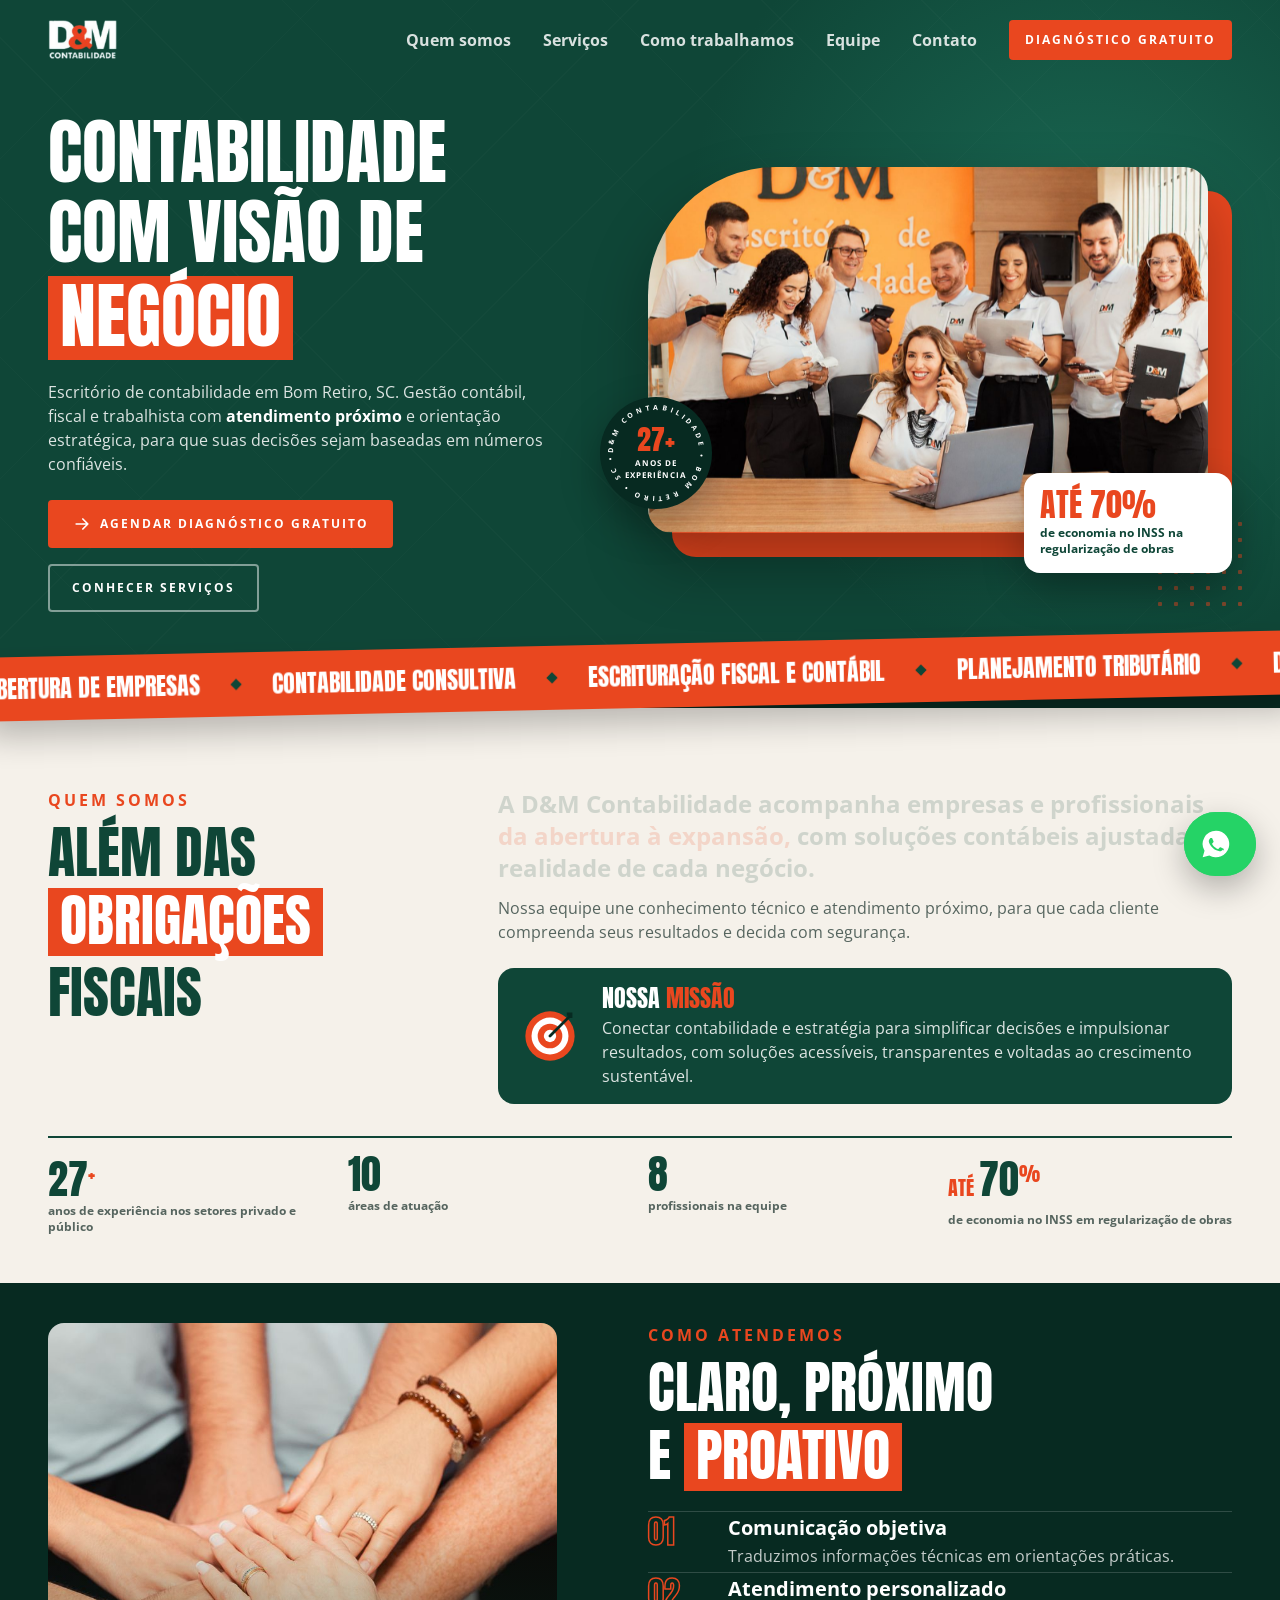
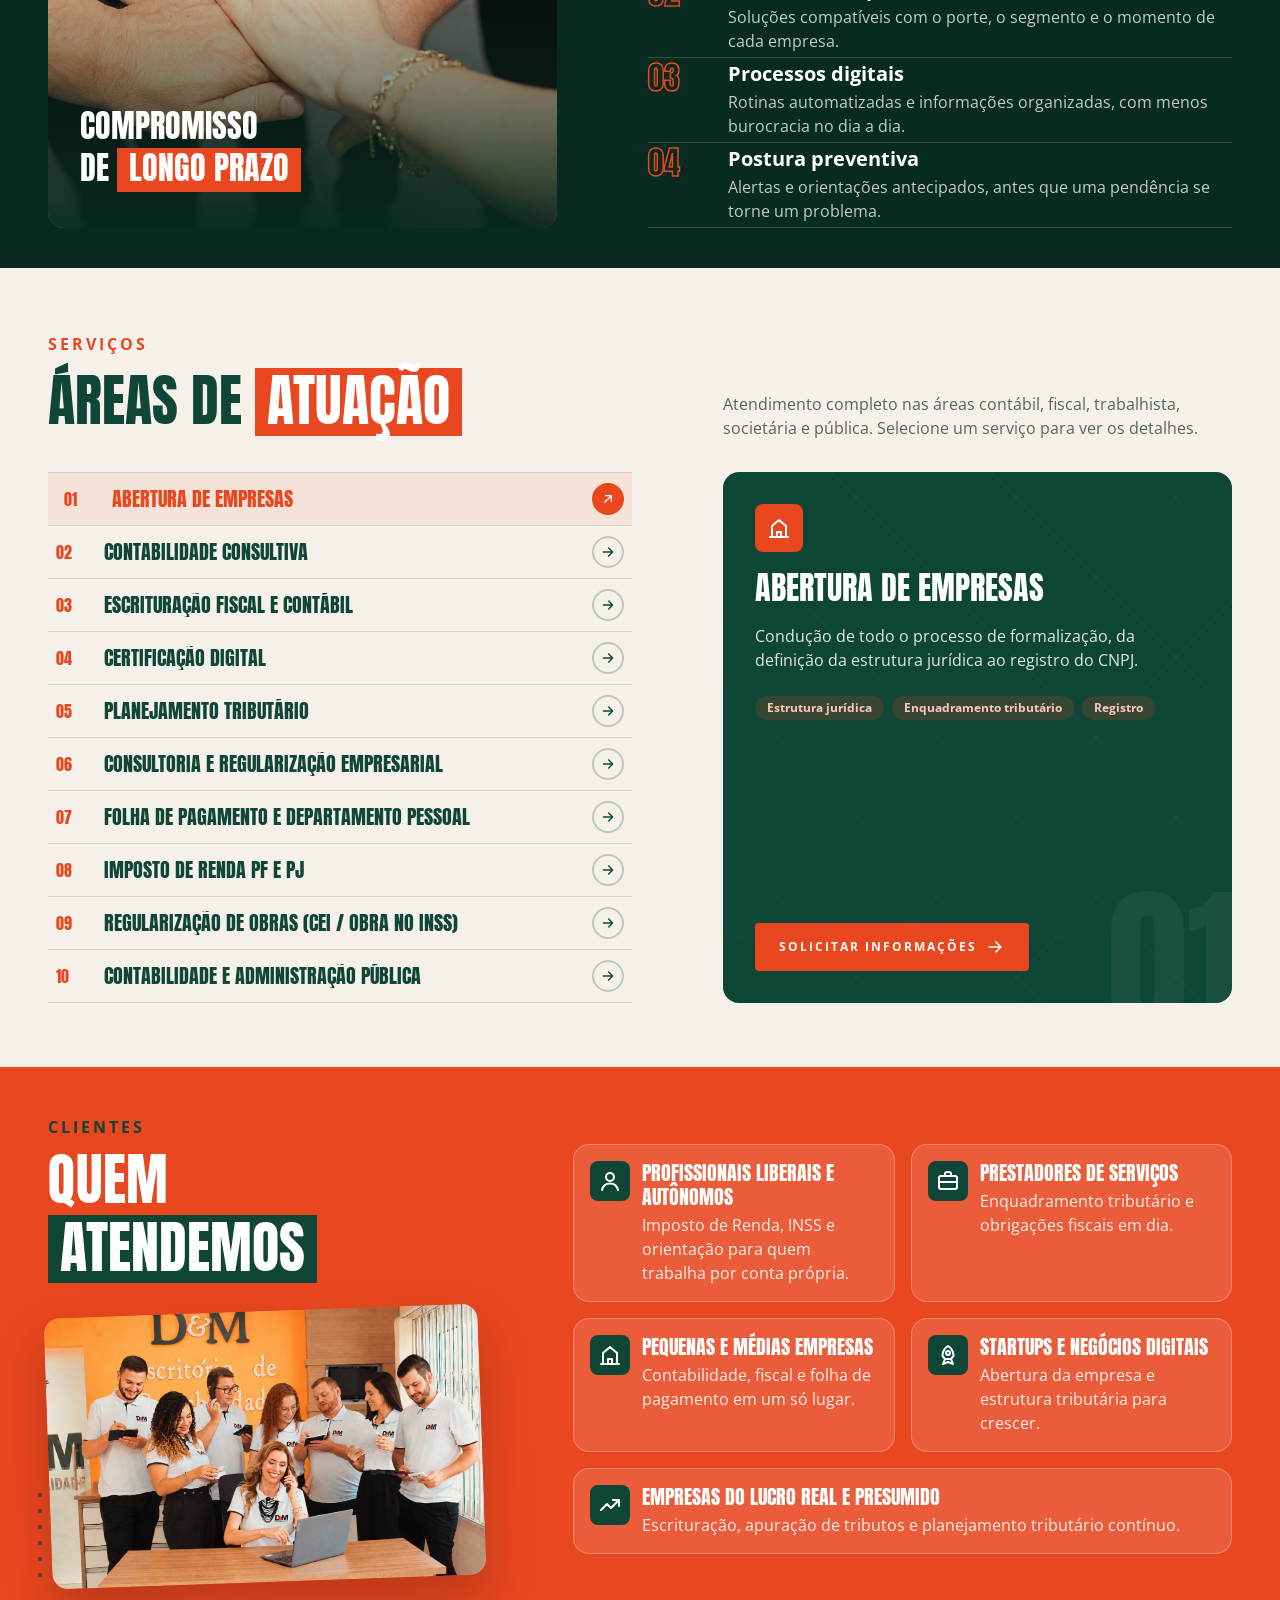
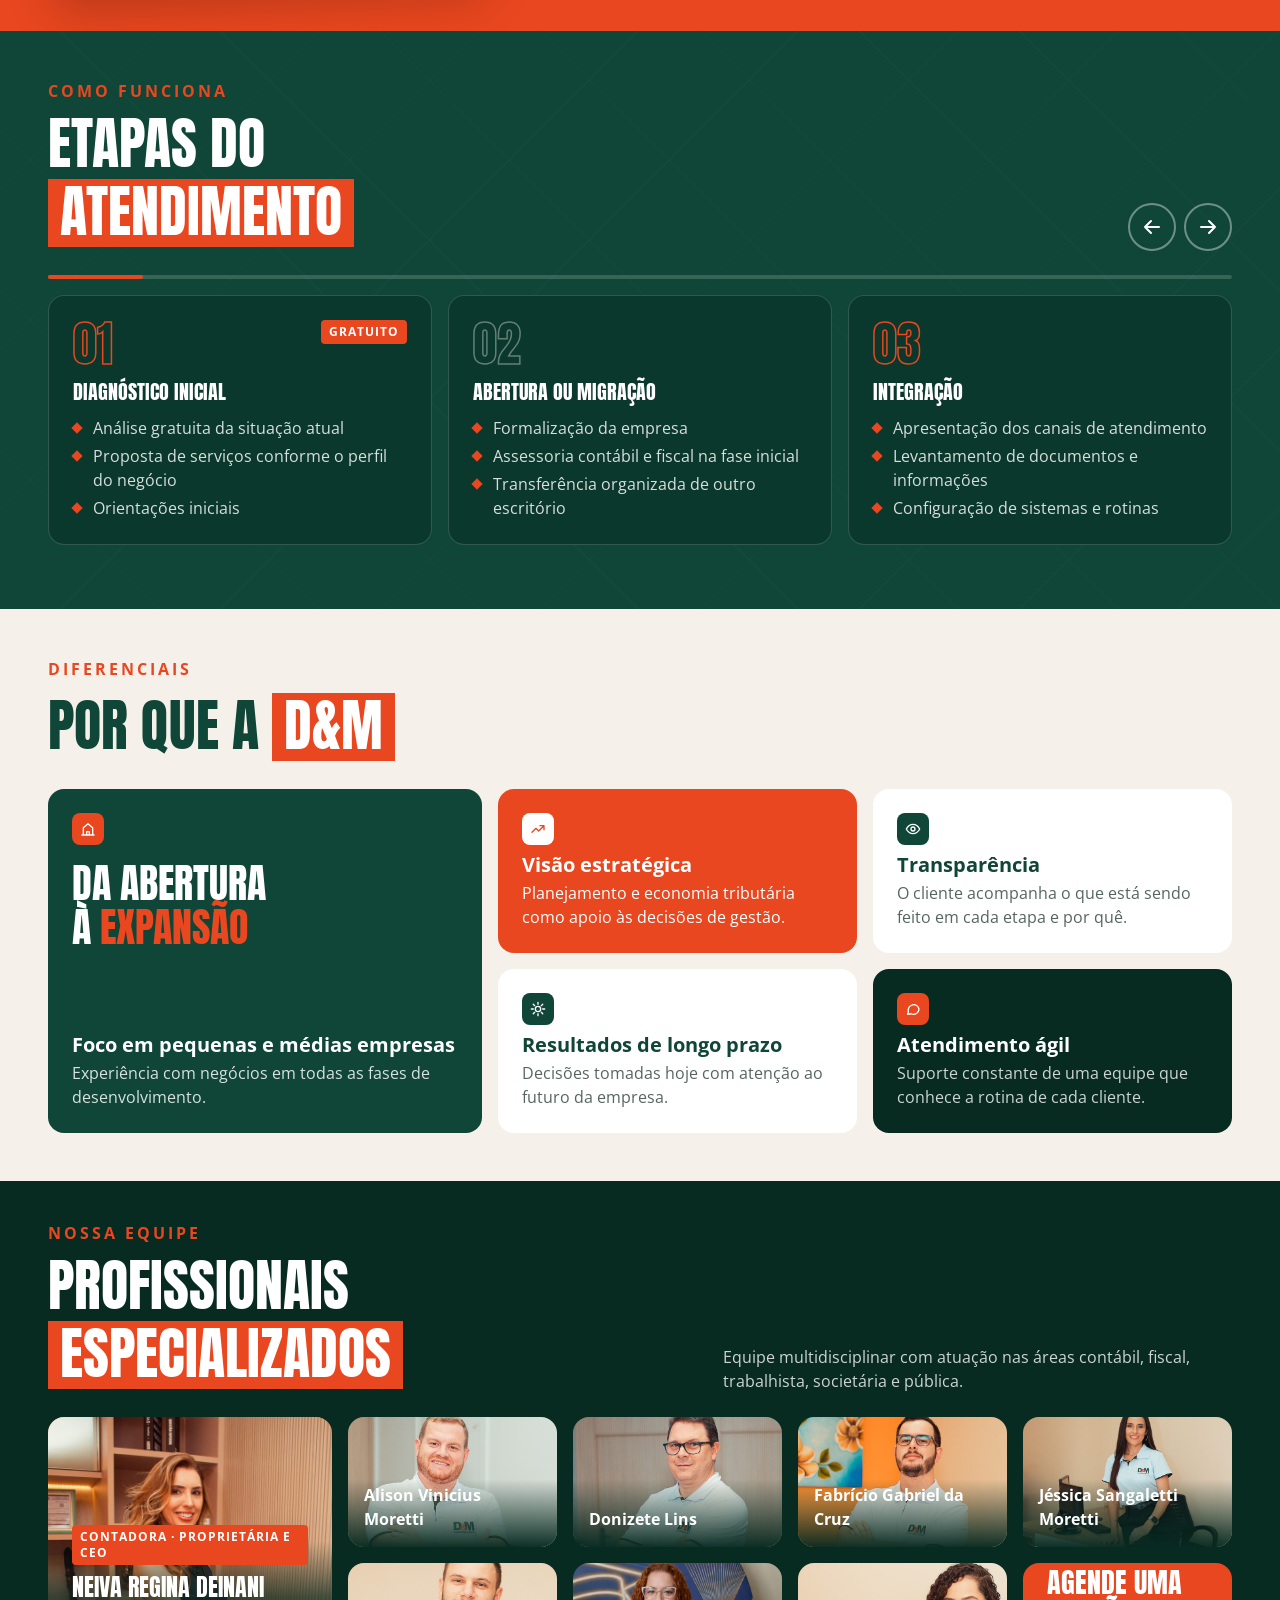
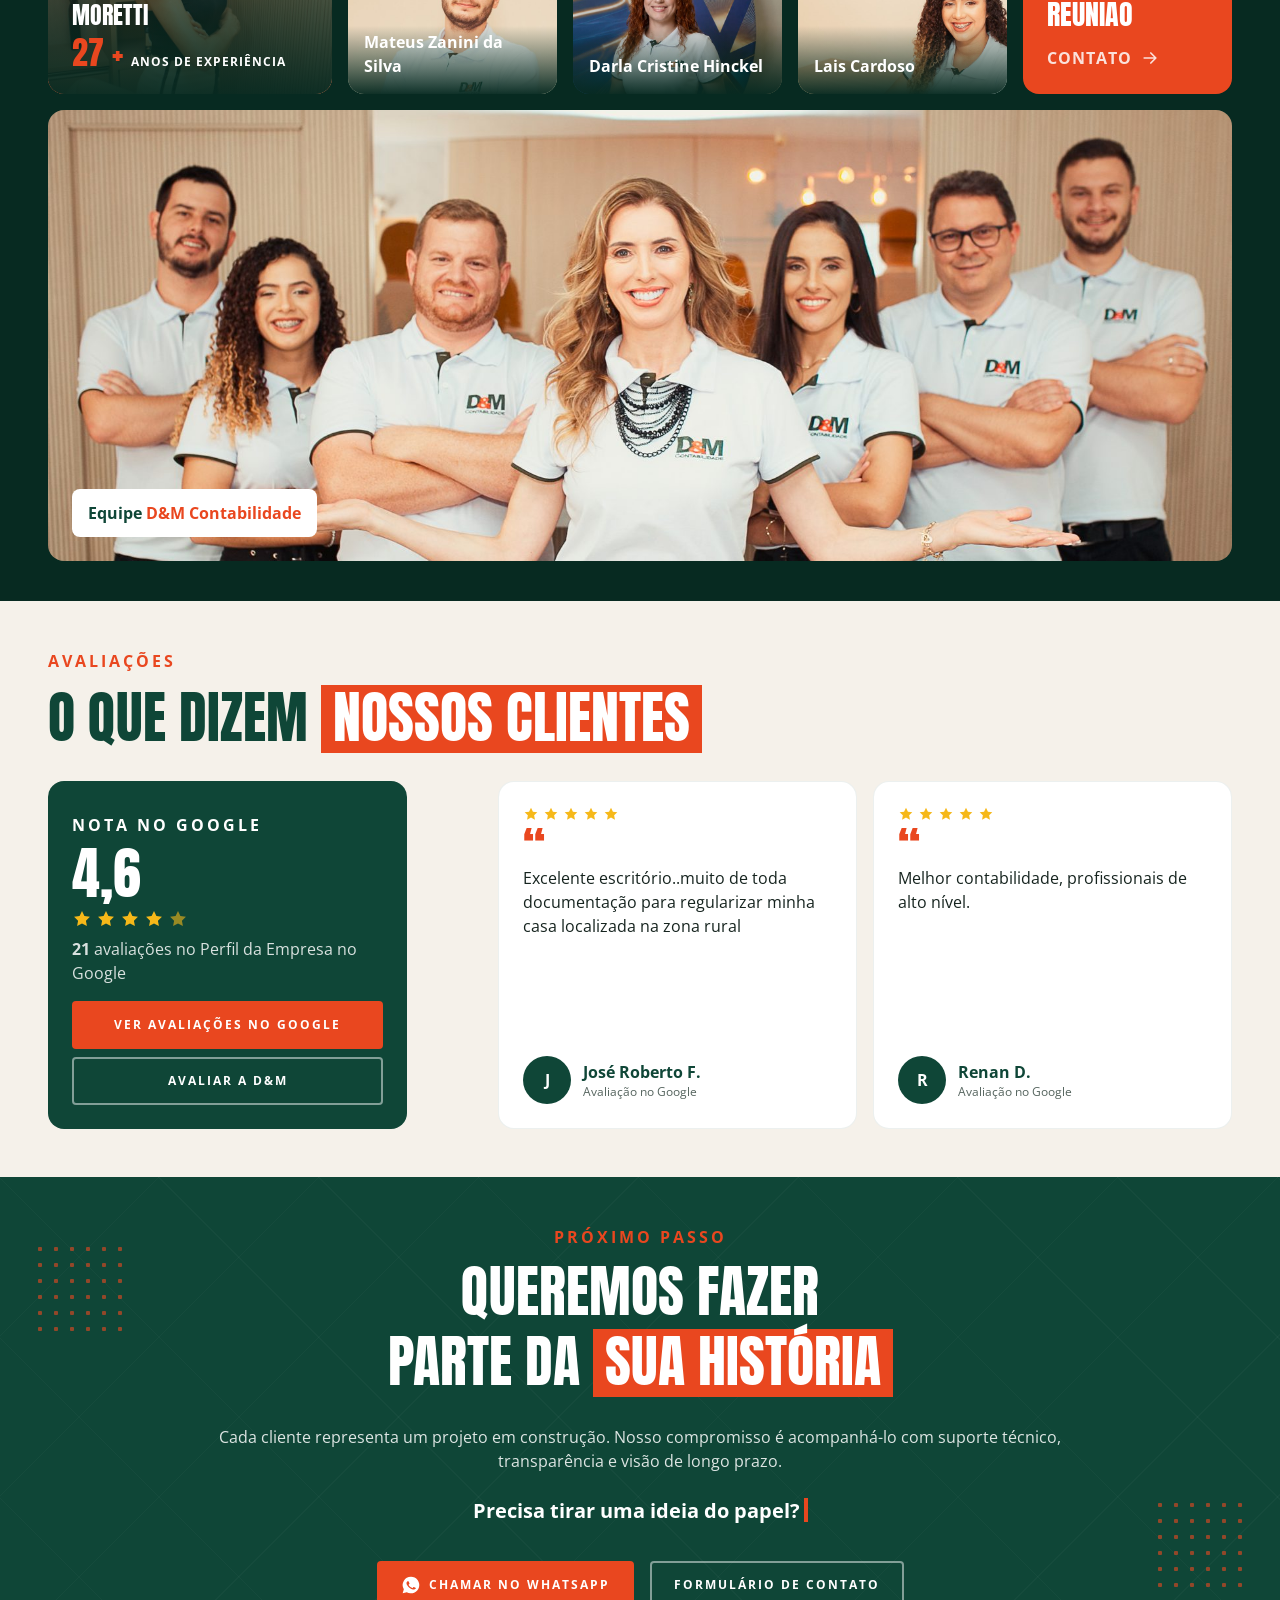
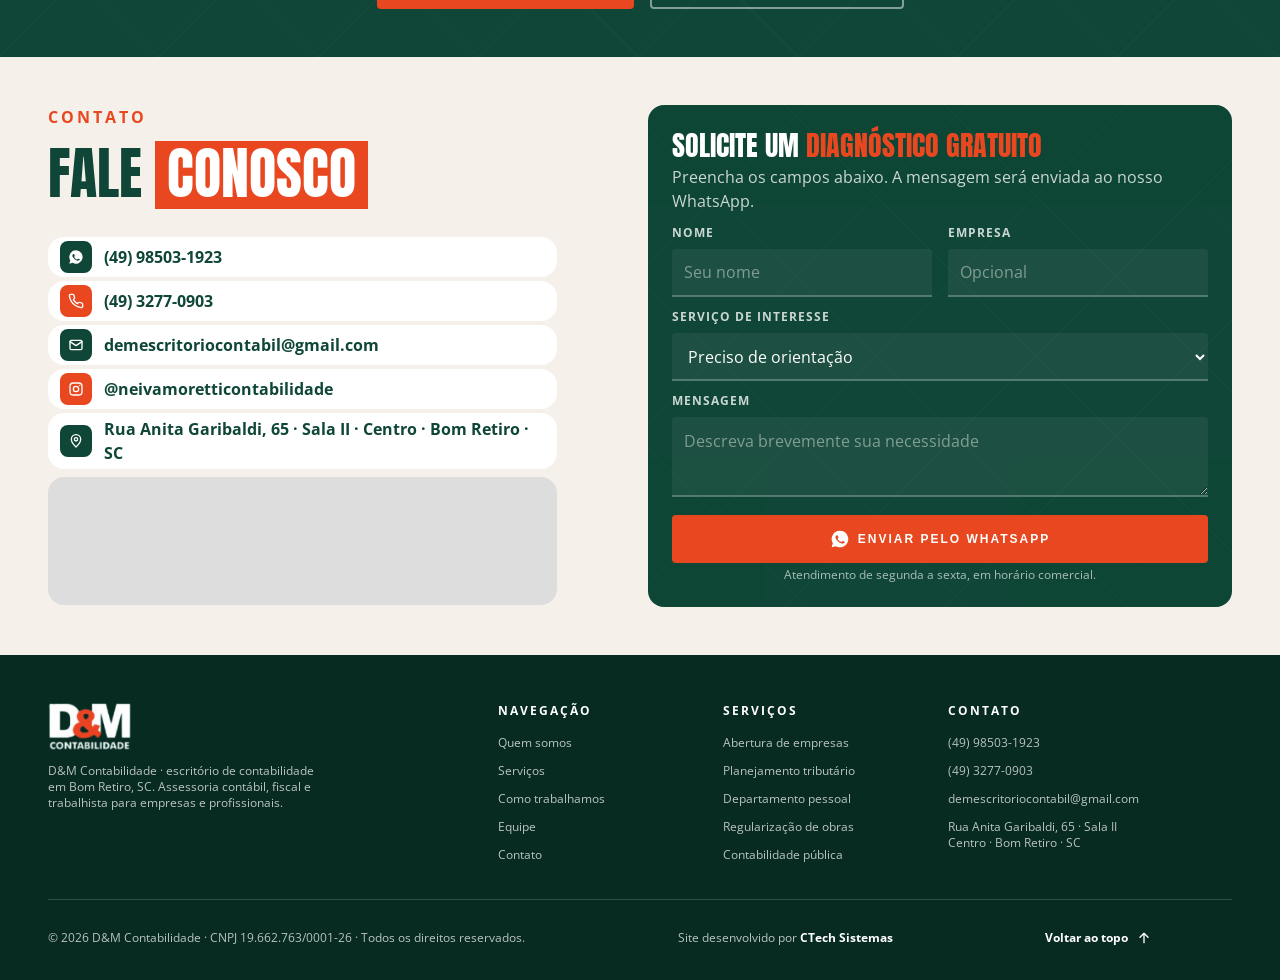
==== commit 6d34ea7c: "Atualiza título e descrição no index.html; melhora estrutura de dados e adiciona novos metadados no " ====
--- a/index.html
+++ b/index.html
@@ -3,9 +3,9 @@
 <head>
 <meta charset="UTF-8">
 <meta name="viewport" content="width=device-width, initial-scale=1.0">
-<title>D&amp;M Contabilidade | Bom Retiro - SC</title>
-<meta name="description" content="D&amp;M Contabilidade em Bom Retiro/SC: abertura de empresas, contabilidade consultiva, planejamento tributário, departamento pessoal, imposto de renda, regularização de obras e contabilidade pública.">
-<meta property="og:title" content="D&amp;M Contabilidade">
+<title>D&amp;M Contabilidade | Escritório de Contabilidade em Bom Retiro - SC</title>
+<meta name="description" content="D&amp;M (DEM) Contabilidade: escritório de contabilidade em Bom Retiro, SC, com mais de 27 anos de experiência. Abertura de empresas, imposto de renda, departamento pessoal, planejamento tributário e regularização de obras.">
+<meta property="og:title" content="D&amp;M Contabilidade | Contabilidade em Bom Retiro - SC">
 <meta property="og:description" content="Assessoria contábil, fiscal e trabalhista para empresas e profissionais em Bom Retiro/SC.">
 <meta property="og:image" content="https://www.demcontabilidade.com.br/img/equipe.jpg">
 <meta property="og:url" content="https://www.demcontabilidade.com.br/">
@@ -20,7 +20,7 @@
   "url": "https://www.demcontabilidade.com.br/",
   "logo": "https://www.demcontabilidade.com.br/img/logo-dm.png",
   "image": "https://www.demcontabilidade.com.br/img/equipe.jpg",
-  "description": "Escritório contábil em Bom Retiro, SC: abertura de empresas, planejamento tributário, escrituração fiscal e contábil, departamento pessoal, Imposto de Renda, regularização de obras e contabilidade pública.",
+  "description": "Escritório de contabilidade em Bom Retiro, SC: abertura de empresas, planejamento tributário, escrituração fiscal e contábil, departamento pessoal, Imposto de Renda, regularização de obras e contabilidade pública.",
   "telephone": "+55-49-3277-0903",
   "email": "demescritoriocontabil@gmail.com",
   "taxID": "19.662.763/0001-26",
@@ -29,10 +29,40 @@
     "streetAddress": "Rua Anita Garibaldi, 65, Sala II, Centro",
     "addressLocality": "Bom Retiro",
     "addressRegion": "SC",
-    "addressCountry": "BR"
+    "addressCountry": "BR",
+    "postalCode": "88680-000"
   },
-  "areaServed": "Bom Retiro, SC",
-  "sameAs": ["https://www.instagram.com/neivamoretticontabilidade/"]
+  "areaServed": {
+    "@type": "City",
+    "name": "Bom Retiro",
+    "containedInPlace": {
+      "@type": "State",
+      "name": "Santa Catarina"
+    }
+  },
+  "sameAs": [
+    "https://www.instagram.com/neivamoretticontabilidade/"
+  ],
+  "alternateName": [
+    "DEM Contabilidade",
+    "DM Contabilidade",
+    "D e M Contabilidade"
+  ],
+  "geo": {
+    "@type": "GeoCoordinates",
+    "latitude": -27.7965904,
+    "longitude": -49.4924894
+  },
+  "hasMap": "https://www.google.com/maps/place/D%26M+Contabilidade/@-27.7965904,-49.4924894,17z/data=!4m6!3m5!1s0x9520659536e1f187:0x4e4851db757cfee0!8m2!3d-27.7965904!4d-49.4924894!16s%2Fg%2F11js3b00mc",
+  "knowsAbout": [
+    "Contabilidade",
+    "Abertura de empresas",
+    "Planejamento tributário",
+    "Departamento pessoal",
+    "Imposto de Renda",
+    "Regularização de obras no INSS",
+    "Contabilidade pública"
+  ]
 }
 </script>
 <link rel="icon" type="image/png" href="img/logo-dm.png">
@@ -169,8 +199,7 @@
 .t-laranja{background:var(--laranja);color:var(--sobre)}
 .t-verde{background:var(--verde);color:#fff}
 .eyebrow{display:inline-flex;align-items:center;gap:var(--s3);font-size:var(--t-corpo);line-height:var(--lh-corpo);font-weight:700;letter-spacing:3px;text-transform:uppercase;color:var(--laranja)}
-.eyebrow::before{content:"";width:var(--s6);height:2px;background:currentColor}
-@media (max-width:767px){.eyebrow{font-size:var(--t-peq);line-height:var(--lh-peq);letter-spacing:2px;gap:var(--s2)}.eyebrow::before{width:var(--s5)}}
+@media (max-width:767px){.eyebrow{font-size:var(--t-peq);line-height:var(--lh-peq);letter-spacing:2px;gap:var(--s2)}}
 .escuro{background:var(--verde);color:#fff}
 .escuro .sub{color:rgba(255,255,255,.8)}
 .claro{background:var(--creme);color:var(--texto)}
@@ -347,17 +376,12 @@
 .paraquem .pontos{color:var(--verde);left:var(--s6);bottom:var(--s8);opacity:.6}
 .pq-foto{margin-top:var(--s8);border-radius:var(--r3);overflow:hidden;aspect-ratio:4/3;box-shadow:0 24px 48px rgba(0,0,0,.2);transform:rotate(-2deg)}
 .pq-foto img{width:100%;height:100%;object-fit:cover}
-.pq-lista{list-style:none;align-self:center}
-.pq-lista li{position:relative;border-top:2px solid color-mix(in srgb,var(--sobre) 32%,transparent);overflow:hidden}
-.pq-lista li:last-child{border-bottom:2px solid color-mix(in srgb,var(--sobre) 32%,transparent)}
-.pq-lista li::before{content:"";position:absolute;inset:0;background:var(--verde);transform:translateY(101%);transition:transform .45s var(--ease)}
-.pq-lista li:hover::before{transform:none}
-.pq-lista .in{position:relative;display:flex;align-items:center;gap:var(--s4);min-height:var(--s14);padding:var(--s4);transition:color .3s}
-.pq-lista li:hover .in{color:#fff}
-.pq-lista .n{font-family:"Anton";font-size:16px;line-height:16px;width:var(--s8);height:var(--s8);border-radius:50%;display:grid;place-items:center;background:var(--verde);color:#fff;flex:none}
-.pq-lista .t{font-family:"Anton";text-transform:uppercase;font-size:32px;line-height:36px}
-.pq-lista .i{margin-left:auto;width:32px;height:32px;opacity:0;transform:translateX(-16px);transition:.4s var(--ease)}
-.pq-lista li:hover .i{opacity:1;transform:none}
+.pq-grid{list-style:none;align-self:center;display:grid;grid-template-columns:1fr 1fr;gap:var(--gutter)}
+.pq-item{display:flex;gap:var(--s4);align-items:flex-start;background:rgba(255,255,255,.12);border:1px solid color-mix(in srgb,var(--sobre) 24%,transparent);border-radius:var(--r3);padding:var(--s5)}
+.pq-item:last-child{grid-column:1 / -1}
+.pq-item .ic{width:var(--s8);height:var(--s8);border-radius:var(--r2);background:var(--verde);color:#fff;display:grid;place-items:center;flex:none}
+.pq-item h3{font-family:"Anton";font-weight:400;text-transform:uppercase;font-size:24px;line-height:28px}
+.pq-item p{margin-top:var(--s1);font-size:var(--t-peq);line-height:var(--lh-peq);opacity:.9}
 
 /* jornada */
 .jornada{overflow:hidden}
@@ -580,9 +604,8 @@
   .jeito-img .leg{font-size:28px;line-height:32px;left:var(--s5);right:var(--s5);bottom:var(--s5)}
   .jeito-item{grid-template-columns:var(--s10) 1fr}
   .jeito-item .n{font-size:32px;line-height:32px}
-  .pq-lista .t{font-size:20px;line-height:24px}
-  .pq-lista .in{padding:var(--s3) var(--s1);gap:var(--s3);min-height:var(--s12)}
-  .pq-lista .n{width:var(--s6);height:var(--s6);font-size:12px;line-height:16px}
+  .pq-grid{grid-template-columns:1fr}
+  .pq-item h3{font-size:20px;line-height:24px}
   .trilha{grid-auto-columns:calc(100% - var(--s8))}
   .etapa{padding:var(--s5)}
   .c1 .citacao{font-size:40px;line-height:40px;margin-top:var(--s10)}
@@ -596,7 +619,7 @@
   form{padding:var(--s6) var(--s4)}
   .campos2{grid-template-columns:1fr}
   .ft-gigante{font-size:48px;line-height:48px;margin-bottom:var(--s8)}
-  .historia .pontos,.servicos .pontos{display:none}
+  .historia .pontos,.servicos .pontos,.paraquem .pontos{display:none}
   .canal strong{font-size:var(--t-peq);line-height:var(--lh-peq)}
   .whats{right:var(--s4);bottom:var(--s4);height:var(--s8);min-width:var(--s8);padding:0 var(--s2)}
   .whats .i{width:32px;height:32px}
@@ -659,9 +682,9 @@
   .jeito-item p{font-size:var(--t-peq);line-height:var(--lh-peq);margin-top:var(--s1)}
   /* quem atendemos */
   .pq-foto{margin-top:var(--s5);aspect-ratio:16/10}
-  .pq-lista .in{min-height:var(--s10);padding:var(--s2) var(--s4)}
-  .pq-lista .t{font-size:24px;line-height:28px}
-  .pq-lista .n{width:var(--s6);height:var(--s6);font-size:12px;line-height:16px}
+  .pq-item{padding:var(--s4);gap:var(--s3)}
+  .pq-item .ic{width:var(--s7);height:var(--s7)}
+  .pq-item h3{font-size:20px;line-height:24px}
   /* jornada */
   .trilha{margin-top:var(--s4)}
   .etapa ul{gap:var(--s1)}
@@ -730,6 +753,9 @@
     <symbol id="i-seta-esq" viewBox="0 0 24 24"><path d="M19 12H5M11 6l-6 6 6 6"/></symbol>
     <symbol id="i-mais" viewBox="0 0 24 24"><path d="M12 5v14M5 12h14"/></symbol>
     <symbol id="i-estrela" viewBox="0 0 24 24"><path d="M12 2.5l2.9 6 6.6.9-4.8 4.6 1.2 6.5L12 17.4l-5.9 3.1 1.2-6.5L2.5 9.4l6.6-.9z"/></symbol>
+    <symbol id="i-usuario" viewBox="0 0 24 24"><circle cx="12" cy="8" r="4"/><path d="M4 21c1-4.4 4.2-6.5 8-6.5s7 2.1 8 6.5"/></symbol>
+    <symbol id="i-maleta" viewBox="0 0 24 24"><rect x="3" y="7" width="18" height="13" rx="2"/><path d="M9 7V5a2 2 0 012-2h2a2 2 0 012 2v2M3 13h18"/></symbol>
+    <symbol id="i-foguete" viewBox="0 0 24 24"><path d="M12 3c3.5 2 5.5 5.5 5.5 10l-2.5 3h-6l-2.5-3C6.5 8.5 8.5 5 12 3z"/><circle cx="12" cy="10" r="2"/><path d="M9 16l-2 5 5-2 5 2-2-5"/></symbol>
     <symbol id="i-x" viewBox="0 0 24 24"><path d="M6 6l12 12M18 6L6 18"/></symbol>
     <symbol id="i-cima" viewBox="0 0 24 24"><path d="M12 19V5M6 11l6-6 6 6"/></symbol>
     <symbol id="i-fita" viewBox="0 0 24 24"><path d="M12 3c-2 0-3.5 1.6-3.5 3.6 0 1.6.9 3.2 1.9 4.7L6 18.5l2.5 2.5 3.5-5.6 3.5 5.6 2.5-2.5-4.4-7.2c1-1.5 1.9-3.1 1.9-4.7C15.5 4.6 14 3 12 3z"/></symbol>
@@ -786,7 +812,7 @@
           <span class="linha"><span>com visão de</span></span>
           <span class="linha"><span><span class="tarja t-laranja">negócio</span></span></span>
         </h1>
-        <p class="lead">Gestão contábil, fiscal e trabalhista com <b>atendimento próximo</b> e orientação estratégica, para que suas decisões sejam baseadas em números confiáveis.</p>
+        <p class="lead">Escritório de contabilidade em Bom Retiro, SC. Gestão contábil, fiscal e trabalhista com <b>atendimento próximo</b> e orientação estratégica, para que suas decisões sejam baseadas em números confiáveis.</p>
         <div class="acoes">
           <a href="https://wa.me/5549985031923?text=Ol%C3%A1!%20Gostaria%20de%20agendar%20um%20diagn%C3%B3stico%20gratuito." target="_blank" rel="noopener" class="btn b-laranja"><svg class="i"><use href="#i-seta"/></svg>Agendar diagnóstico gratuito</a>
           <a href="#servicos" class="btn b-linha">Conhecer serviços</a>
@@ -893,12 +919,12 @@
         <h2 class="h2">Quem<br><span class="tarja t-verde">atendemos</span></h2>
         <div class="pq-foto"><img src="img/equipe-3.jpg" alt="Equipe D&amp;M Contabilidade" loading="lazy"></div>
       </div>
-      <ul class="pq-lista" style="--ds:8;--d:9;--t:8">
-        <li class="rv"><div class="in"><span class="n">1</span><span class="t">Profissionais liberais e autônomos</span><svg class="i"><use href="#i-seta"/></svg></div></li>
-        <li class="rv d1"><div class="in"><span class="n">2</span><span class="t">Prestadores de serviços</span><svg class="i"><use href="#i-seta"/></svg></div></li>
-        <li class="rv d2"><div class="in"><span class="n">3</span><span class="t">Pequenas e médias empresas</span><svg class="i"><use href="#i-seta"/></svg></div></li>
-        <li class="rv d3"><div class="in"><span class="n">4</span><span class="t">Startups e negócios digitais</span><svg class="i"><use href="#i-seta"/></svg></div></li>
-        <li class="rv d3"><div class="in"><span class="n">5</span><span class="t">Empresas do Lucro Real e Presumido</span><svg class="i"><use href="#i-seta"/></svg></div></li>
+      <ul class="pq-grid" style="--ds:8;--d:9;--t:8">
+        <li class="pq-item rv"><span class="ic"><svg class="i"><use href="#i-usuario"/></svg></span><div><h3>Profissionais liberais e autônomos</h3><p>Imposto de Renda, INSS e orientação para quem trabalha por conta própria.</p></div></li>
+        <li class="pq-item rv d1"><span class="ic"><svg class="i"><use href="#i-maleta"/></svg></span><div><h3>Prestadores de serviços</h3><p>Enquadramento tributário e obrigações fiscais em dia.</p></div></li>
+        <li class="pq-item rv d1"><span class="ic"><svg class="i"><use href="#i-predio"/></svg></span><div><h3>Pequenas e médias empresas</h3><p>Contabilidade, fiscal e folha de pagamento em um só lugar.</p></div></li>
+        <li class="pq-item rv d2"><span class="ic"><svg class="i"><use href="#i-foguete"/></svg></span><div><h3>Startups e negócios digitais</h3><p>Abertura da empresa e estrutura tributária para crescer.</p></div></li>
+        <li class="pq-item rv d3"><span class="ic"><svg class="i"><use href="#i-grafico"/></svg></span><div><h3>Empresas do Lucro Real e Presumido</h3><p>Escrituração, apuração de tributos e planejamento tributário contínuo.</p></div></li>
       </ul>
     </div>
   </div>
@@ -995,7 +1021,7 @@
       <article class="pessoa rv d1" style="--d:3;--t:4;--m:2"><img src="img/fabricio.jpg" alt="Fabrício Gabriel da Cruz" loading="lazy"><div class="info"><h4>Fabrício Gabriel da Cruz</h4><span>Analista de Escrita Fiscal</span></div></article>
       <article class="pessoa rv d2" style="--d:3;--t:4;--m:2"><img src="img/jessica.jpg" alt="Jéssica Sangaletti Moretti" loading="lazy"><div class="info"><h4>Jéssica Sangaletti Moretti</h4><span>Analista de Escrita Fiscal</span></div></article>
       <article class="pessoa rv" style="--d:3;--t:4;--m:2"><img src="img/mateus.jpg" alt="Mateus Zanini da Silva" loading="lazy"><div class="info"><h4>Mateus Zanini da Silva</h4><span>Analista de Escrita Fiscal e Contábil</span></div></article>
-      <article class="pessoa rv d1" style="--d:3;--t:4;--m:2"><img src="img/darla.jpg" alt="Darla Cristine" loading="lazy"><div class="info"><h4>Darla Cristine</h4><span>Departamento Pessoal</span></div></article>
+      <article class="pessoa rv d1" style="--d:3;--t:4;--m:2"><img src="img/darla.jpg" alt="Darla Cristine Hinckel" loading="lazy"><div class="info"><h4>Darla Cristine Hinckel</h4><span>Departamento Pessoal</span></div></article>
       <article class="pessoa rv d2" style="--d:3;--t:4;--m:2"><img src="img/lais.jpg" alt="Lais Cardoso" loading="lazy"><div class="info"><h4>Lais Cardoso</h4><span>Contínuo e Social Media</span></div></article>
       <a href="#contato" class="pessoa cta rv d3" style="--d:3;--t:4;--m:2"><div><div class="anton">Agende uma reunião</div><span class="ver">Contato <svg class="i i20"><use href="#i-seta"/></svg></span></div></a>
     </div>
@@ -1103,7 +1129,7 @@
     <div class="grid ft-grid">
       <div style="--d:5;--t:8">
         <img src="img/logo-dm.png" data-logo alt="D&amp;M Contabilidade">
-        <p>Assessoria contábil, fiscal e trabalhista para empresas e profissionais.</p>
+        <p>D&amp;M Contabilidade · escritório de contabilidade em Bom Retiro, SC. Assessoria contábil, fiscal e trabalhista para empresas e profissionais.</p>
       </div>
       <div style="--ds:7;--d:3;--t:4;--m:2">
         <h5>Navegação</h5>
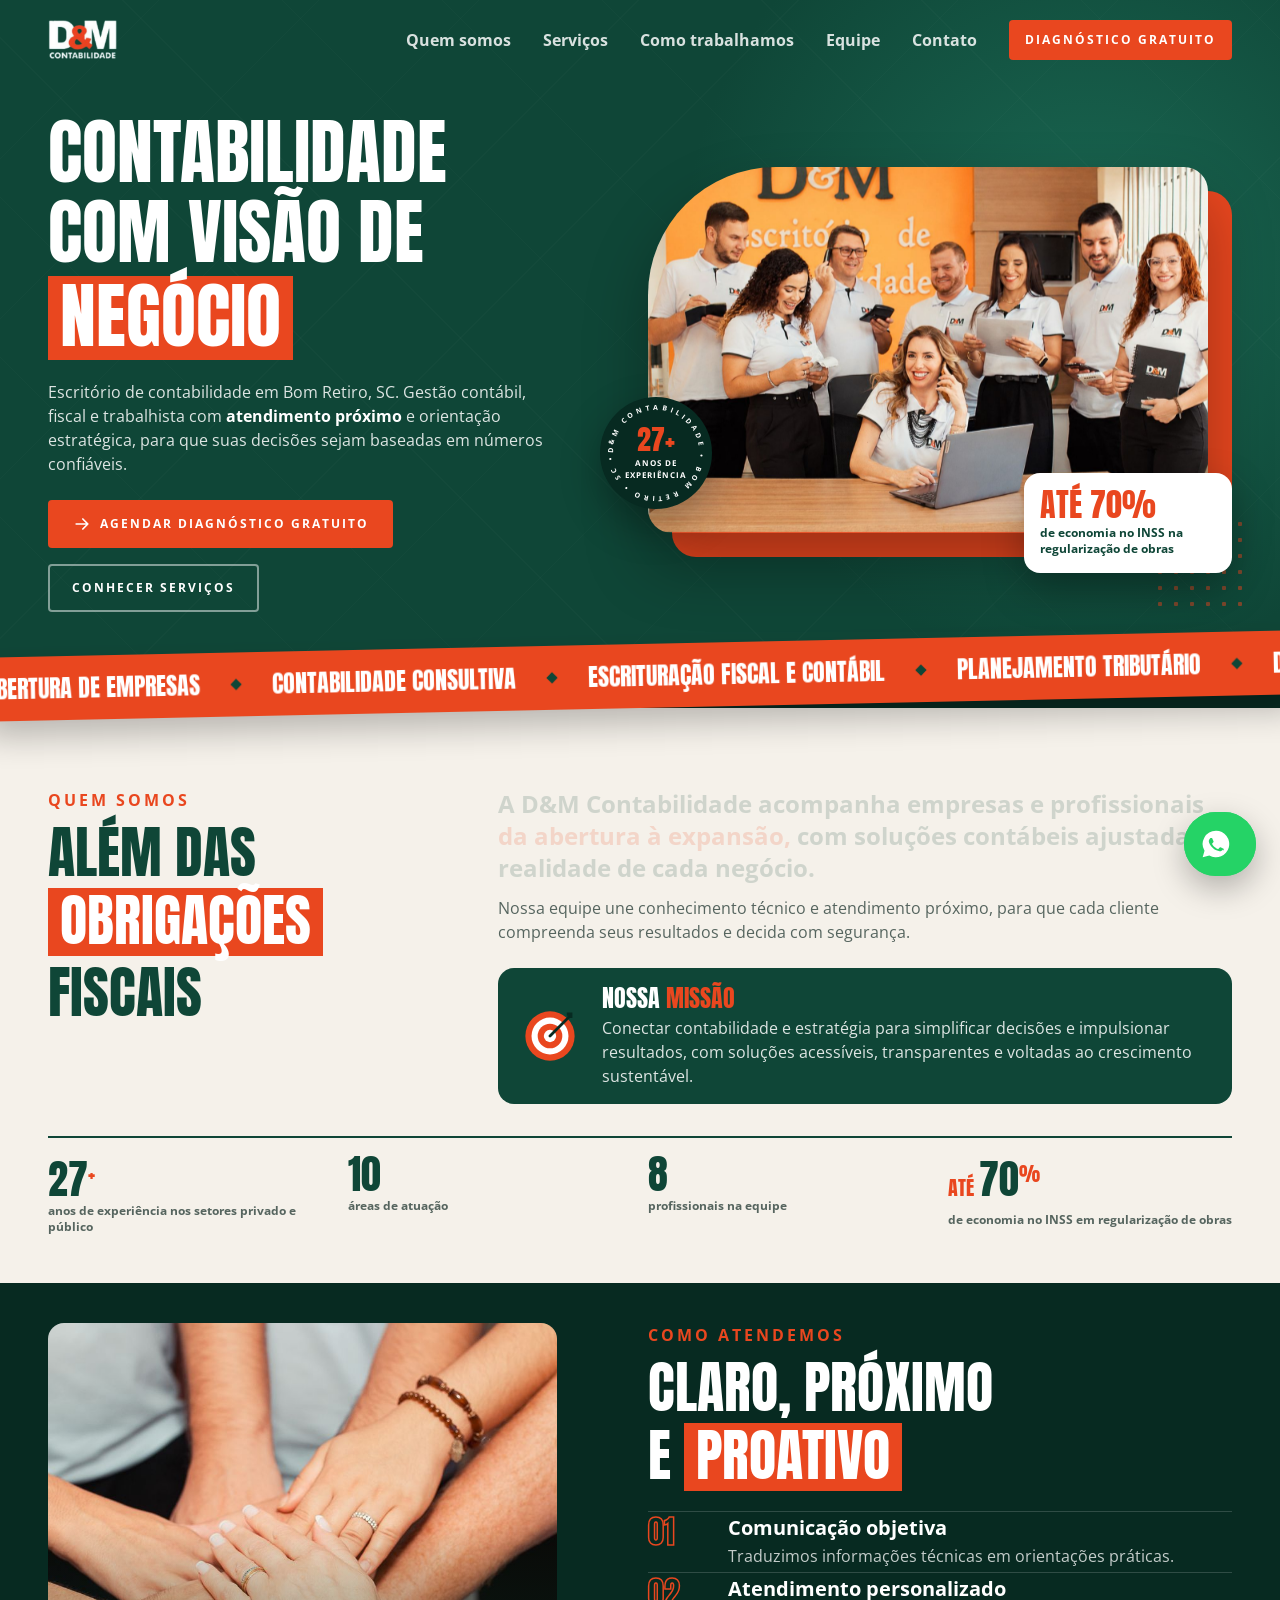
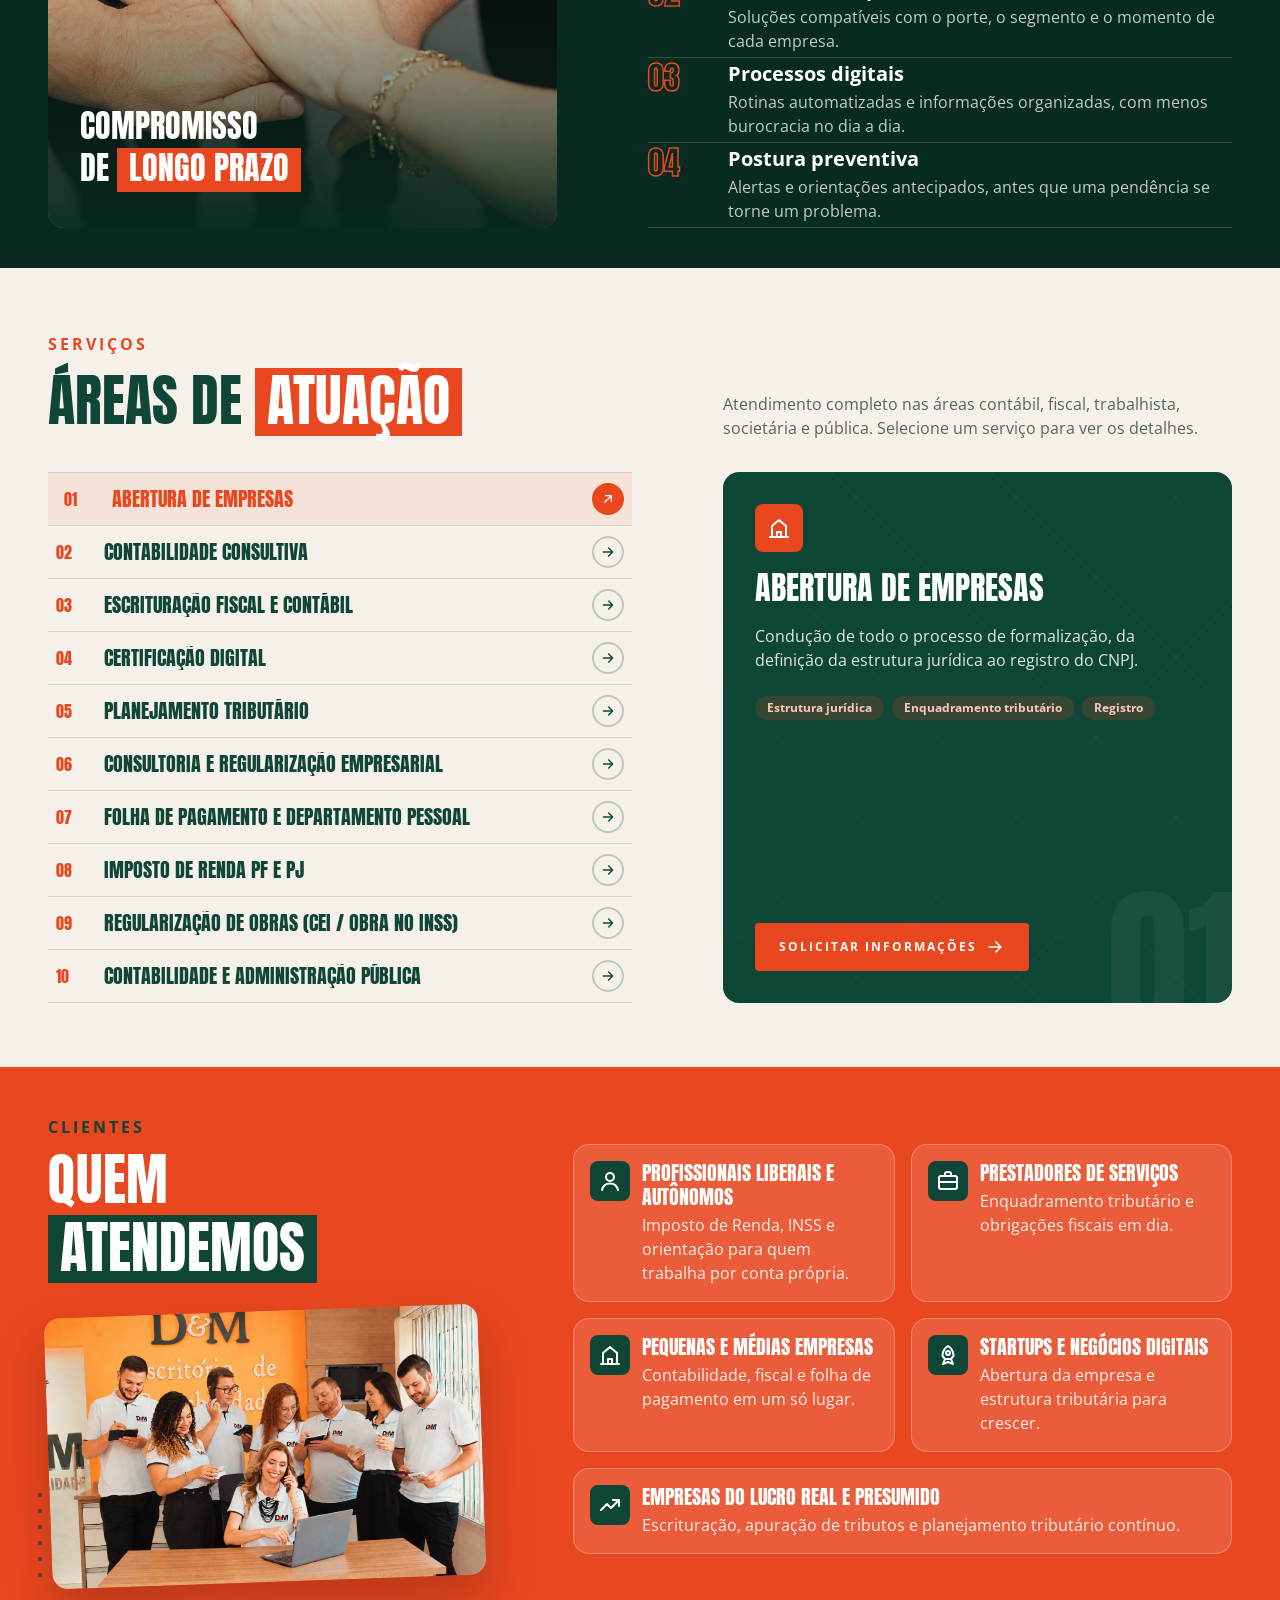
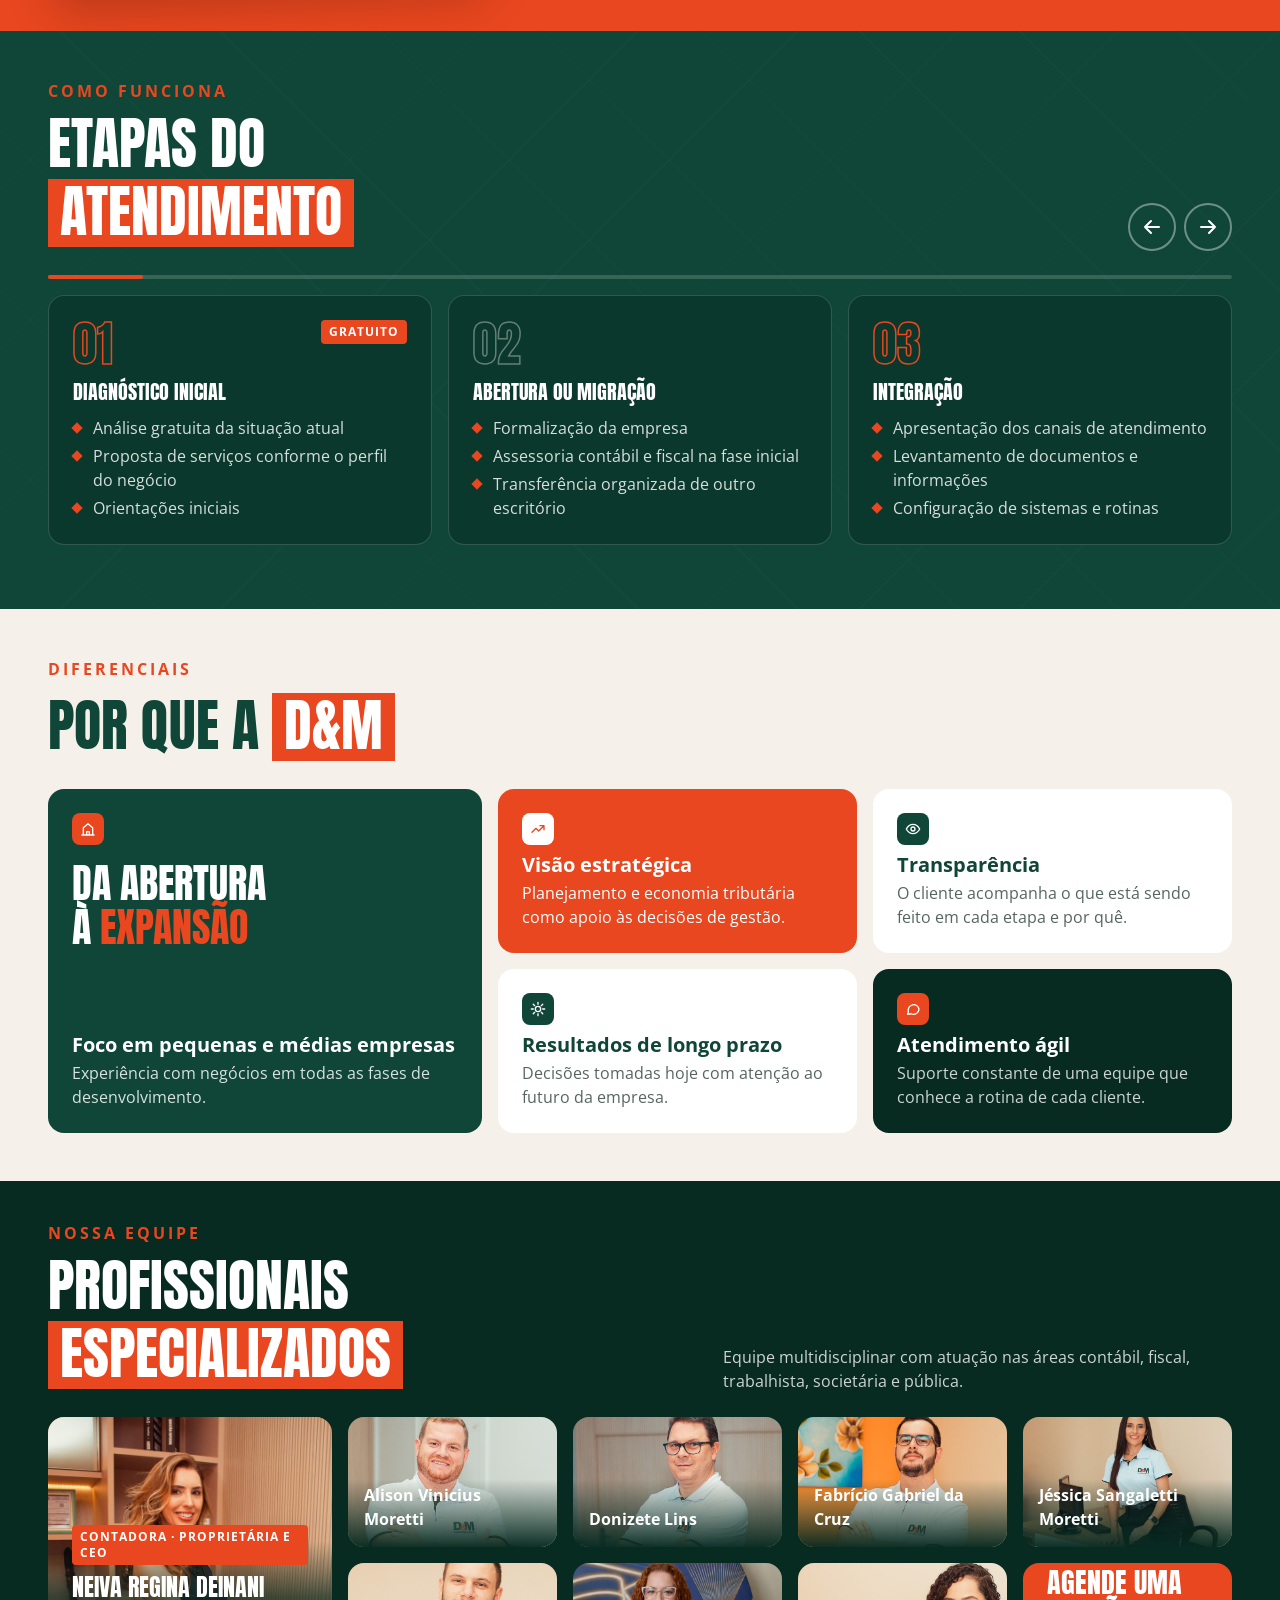
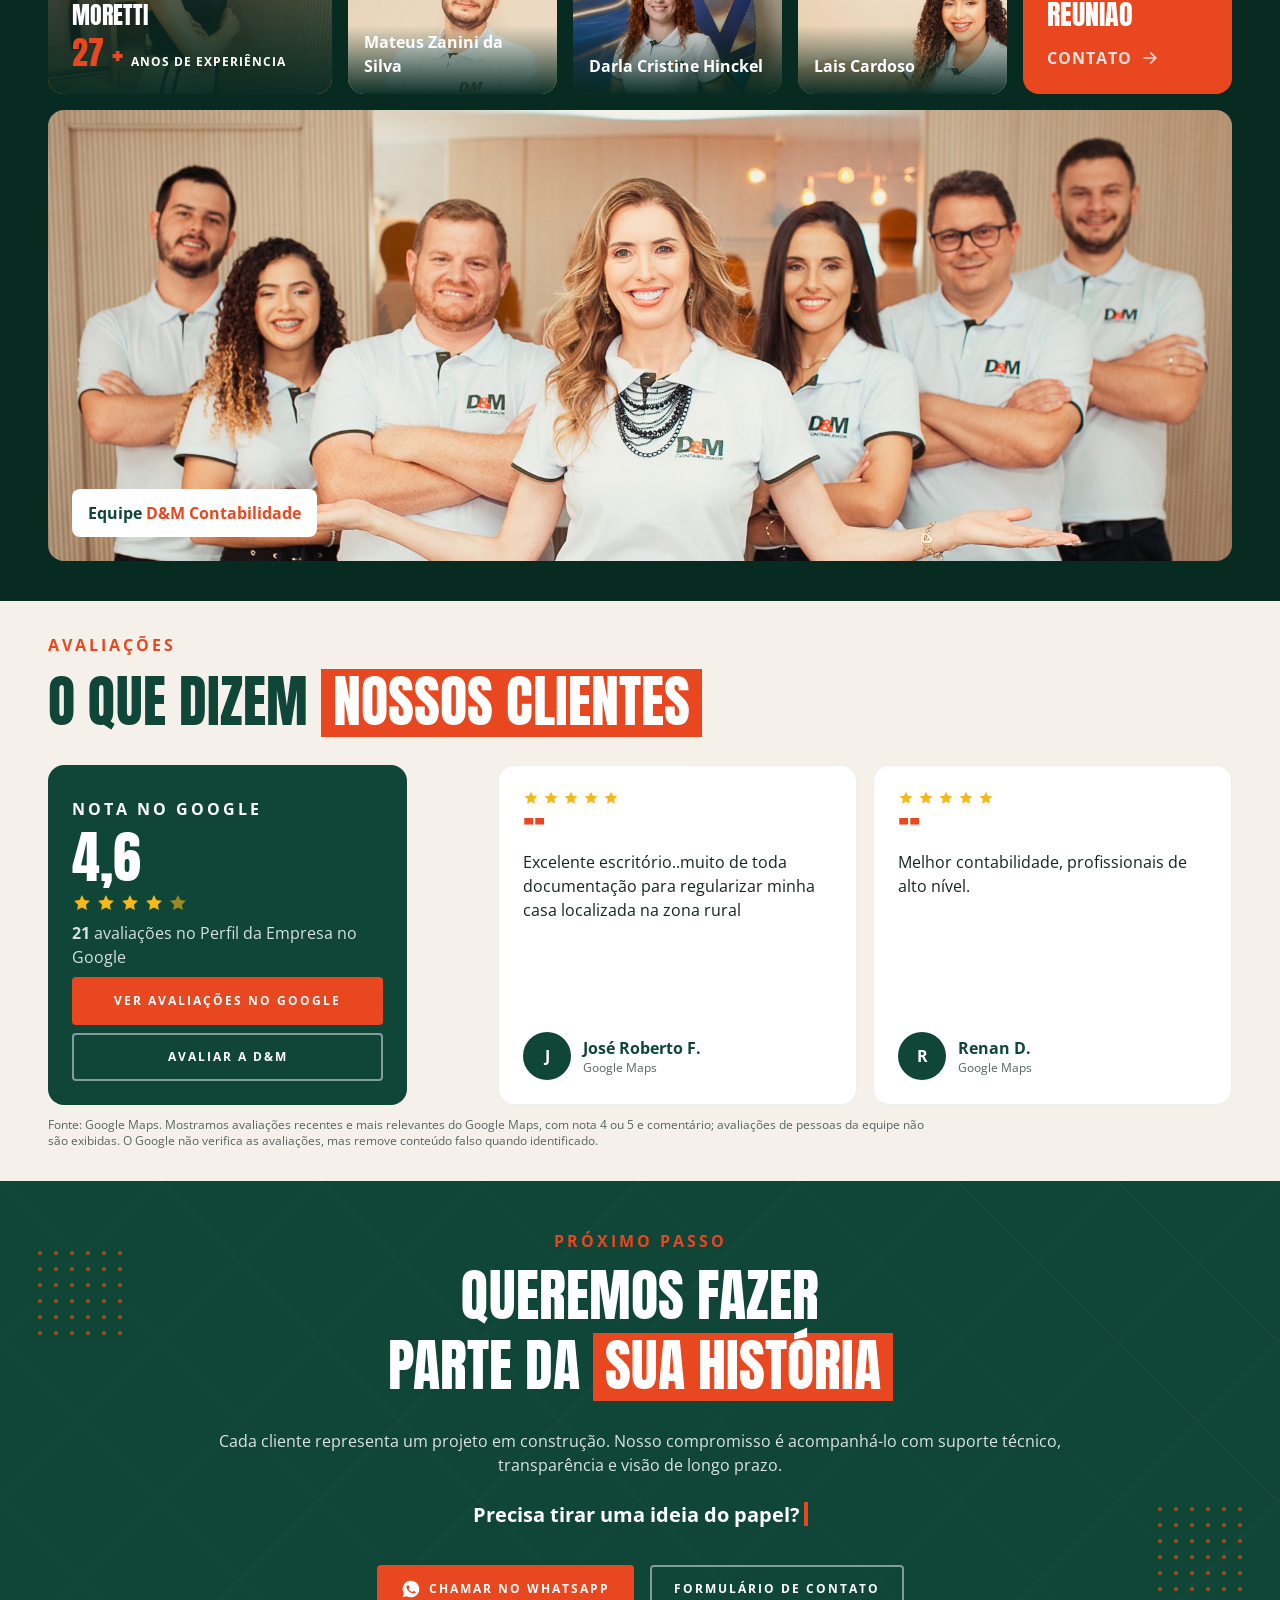
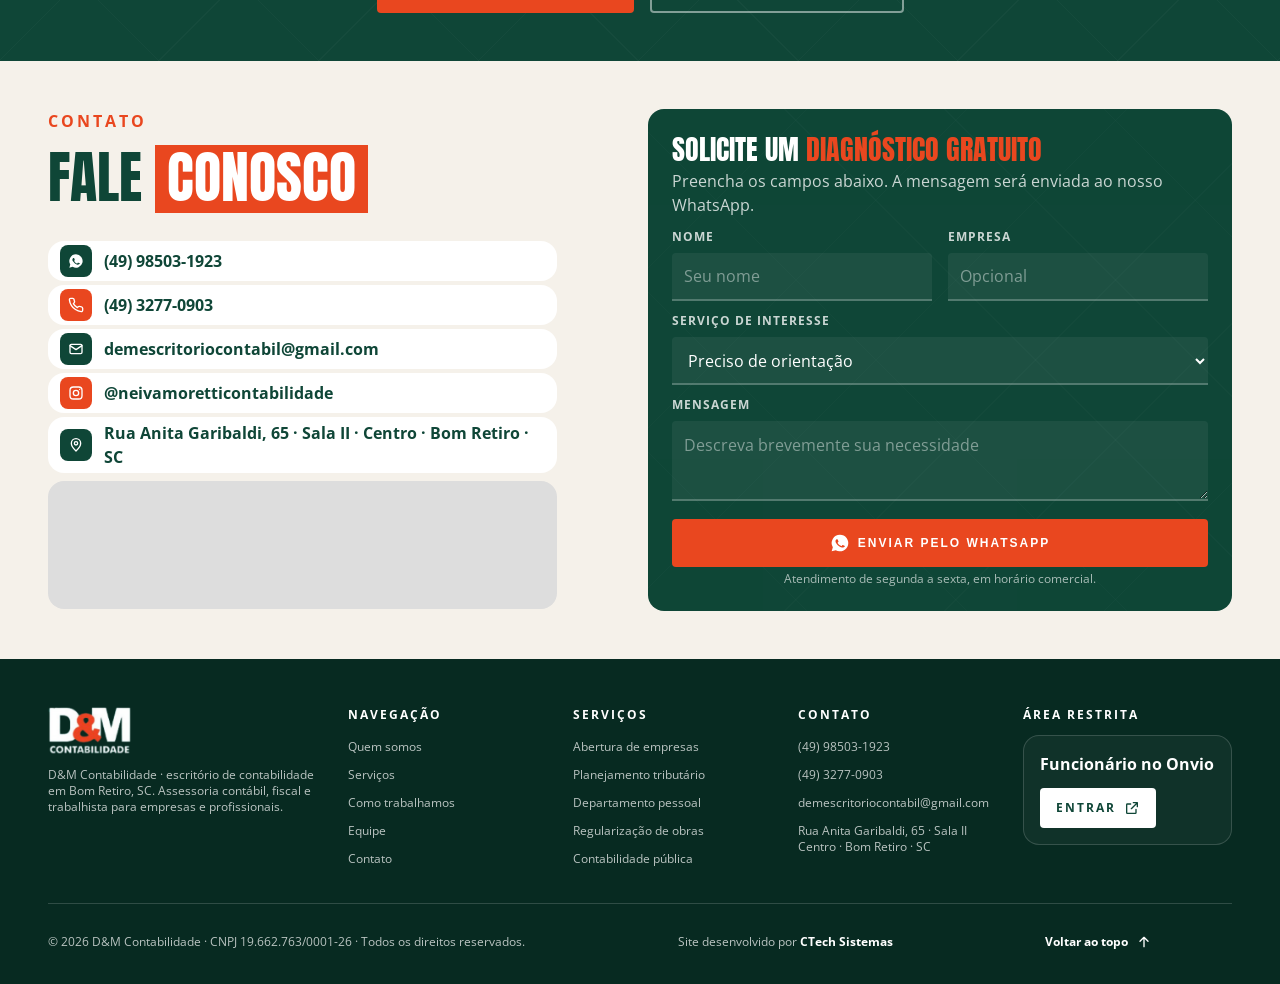
==== commit e4047ced: "feat: add monthly themes and corresponding styles - Introduced a new CSS file for link styles with r" ====
--- a/index.html
+++ b/index.html
@@ -67,682 +67,11 @@
 </script>
 <link rel="icon" type="image/png" href="img/logo-dm.png">
 <meta name="theme-color" content="#0f4637">
-<script>
-/* ===== CONFIGURAÇÃO DOS TEMAS MENSAIS =====
-   mes: 1 = janeiro ... 12 = dezembro
-   Para criar outro mês: copie um bloco, troque o mês, o tema e o texto,
-   e crie as cores correspondentes no CSS (html[data-tema="..."]).        */
-window.TEMAS = {
-  9:  { tema:'amarelo', logo:'img/logo-dm-amarelo.png', cor:'#0f4637', texto:'<b>Setembro Amarelo</b> · Falar é a melhor solução. Precisa conversar? Ligue 188 (CVV).' },
-  10: { tema:'rosa',    logo:'img/logo-dm-rosa.png',    cor:'#6b1842', texto:'<b>Outubro Rosa</b> · Cuide da saúde da mulher: faça seus exames preventivos.' },
-  11: { tema:'azul',    logo:'img/logo-dm-azul.png',    cor:'#0f3460', texto:'<b>Novembro Azul</b> · Cuidar da saúde do homem também é prevenção.' }
-};
-(function(){
-  var q=new URLSearchParams(location.search).get('tema'), m=new Date().getMonth()+1, cfg=null;
-  if(q){ for(var k in TEMAS){ if(TEMAS[k].tema===q) cfg=TEMAS[k]; } }
-  else cfg=TEMAS[m]||null;
-  window.TEMA_ATUAL=cfg;
-  document.documentElement.setAttribute('data-tema', cfg?cfg.tema:'padrao');
-  if(cfg) document.querySelector('meta[name="theme-color"]').setAttribute('content',cfg.cor);
-})();
-</script>
+<script src="/js/tema.js"></script>
 <link rel="preconnect" href="https://fonts.googleapis.com">
 <link rel="preconnect" href="https://fonts.gstatic.com" crossorigin>
 <link href="https://fonts.googleapis.com/css2?family=Anton&family=Open+Sans:wght@400;700&display=swap" rel="stylesheet">
-<style>
-/* ==========================================================================
-   DESIGN SYSTEM · D&M CONTABILIDADE
-   --------------------------------------------------------------------------
-   Base 8 px / 4 px ... todo espaçamento, tamanho, raio e altura de linha
-                         é múltiplo de 4 (preferência por múltiplos de 8).
-   Alinhamento padrão .. 16 px (gutter da grade e margem mínima).
-   Grade ............... Desktop ≥1024 px: 16 colunas
-                         Tablet 768–1023 px: 8 colunas
-                         Mobile <768 px:     4 colunas
-   Tipografia .......... Open Sans 400 (texto) e 700 (títulos, rótulos, botões)
-                         Anton (display)
-   Ícones .............. traço acompanha o peso do texto ao lado:
-                         texto 400 → 1.5 px | texto 700 → 2 px
-   Ver a grade: tecle G no site (ou abra com ?grade=1)
-   ========================================================================== */
-:root{
-  /* espaçamento */
-  --s1:4px;--s2:8px;--s3:12px;--s4:16px;--s5:24px;--s6:32px;--s7:40px;--s8:48px;--s9:56px;--s10:64px;--s12:80px;--s14:96px;--s16:128px;
-  /* grade */
-  --cols:16;--gutter:16px;--margem:48px;--max:1280px;
-  /* raios */
-  --r1:4px;--r2:8px;--r3:16px;--r4:24px;--r-full:999px;
-  /* tipografia (tamanho / altura de linha) */
-  --t-display:88px;--lh-display:96px;
-  --t-h2:64px;--lh-h2:76px;
-  --t-h3:24px;--lh-h3:28px;
-  --t-num:56px;
-  --t-lead:20px;--lh-lead:32px;
-  --t-corpo:16px;--lh-corpo:24px;
-  --t-peq:16px;--lh-peq:24px;
-  --t-mini:12px;--lh-mini:16px;
-  /* traço dos ícones */
-  --ic-400:1.5px;--ic-700:2px;
-  /* cores */
-  --verde:#0f4637;--verde-2:#0b382c;--verde-3:#072a21;--verde-claro:#1b6b55;
-  --laranja:#e9471f;--laranja-2:#c93a15;
-  --creme:#f5f1ea;--texto:#16241f;--cinza:#56655f;
-  --linha:rgba(255,255,255,.16);
-  --sobre:#fff;--tag-txt:#ffc7b7;
-  --laranja-rgb:233,71,31;--verde-rgb:15,70,55;--verde3-rgb:7,42,33;--verdeclaro-rgb:27,107,85;
-  --ease:cubic-bezier(.2,.8,.2,1);
-}
-@media (max-width:1023px){
-  :root{--cols:8;--margem:32px;
-    --t-display:64px;--lh-display:72px;--t-h2:52px;--lh-h2:64px;--t-h3:20px;--lh-h3:24px;--t-num:48px;--t-lead:20px;--lh-lead:28px}
-}
-@media (max-width:767px){
-  :root{--cols:4;--margem:16px;
-    --t-display:48px;--lh-display:56px;--t-h2:40px;--lh-h2:52px;--t-h3:20px;--lh-h3:24px;--t-num:40px;--t-lead:16px;--lh-lead:24px}
-}
-
-/* ===== TEMAS MENSAIS (index.html?tema=rosa | azul | amarelo | padrao) ===== */
-html[data-tema="rosa"]{
-  --verde:#6b1842;--verde-2:#561335;--verde-3:#3b0c24;--verde-claro:#94305f;
-  --laranja:#e5458a;--laranja-2:#c4306f;--creme:#fcf0f5;--cinza:#6f5a64;--texto:#2a1620;
-  --sobre:#fff;--tag-txt:#ffd1e5;
-  --laranja-rgb:229,69,138;--verde-rgb:107,24,66;--verde3-rgb:59,12,36;--verdeclaro-rgb:148,48,95;
-}
-html[data-tema="azul"]{
-  --verde:#0f3460;--verde-2:#0b294d;--verde-3:#061b35;--verde-claro:#1f5596;
-  --laranja:#2f7de1;--laranja-2:#1f66c2;--creme:#eef4fb;--cinza:#56657a;--texto:#14202f;
-  --sobre:#fff;--tag-txt:#cfe3ff;
-  --laranja-rgb:47,125,225;--verde-rgb:15,52,96;--verde3-rgb:6,27,53;--verdeclaro-rgb:31,85,150;
-}
-html[data-tema="amarelo"]{
-  --laranja:#f6c419;--laranja-2:#ddab00;--creme:#fdf8e8;
-  --sobre:#1f1a0a;--tag-txt:#ffe9a3;--laranja-rgb:246,196,25;
-}
-
-/* ===== BASE ===== */
-*{box-sizing:border-box;margin:0;padding:0}
-html{scroll-behavior:smooth;overflow-x:clip;scroll-padding-top:var(--s10)}
-body{font-family:"Open Sans",system-ui,sans-serif;font-size:var(--t-corpo);line-height:var(--lh-corpo);font-weight:400;color:var(--texto);background:var(--verde-3);overflow-x:clip;-webkit-font-smoothing:antialiased}
-a{color:inherit;text-decoration:none}
-img{display:block;max-width:100%}
-b,strong{font-weight:700}
-:focus-visible{outline:2px solid var(--laranja);outline-offset:4px}
-
-/* ===== GRADE ===== */
-.wrap{width:100%;max-width:calc(var(--max) + var(--margem)*2);margin:0 auto;padding:0 var(--margem)}
-.grid{display:grid;grid-template-columns:repeat(var(--cols),minmax(0,1fr));column-gap:var(--gutter);row-gap:var(--s4)}
-/* colunas: --d (desktop/16) --t (tablet/8) --m (mobile/4); início opcional --ds --ts */
-.grid>*{grid-column:var(--ds,auto) / span var(--d,16)}
-@media (max-width:1023px){.grid>*{grid-column:var(--ts,auto) / span var(--t,8)}}
-@media (max-width:767px){.grid>*{grid-column:auto / span var(--m,4)}}
-.overlay-grade{position:fixed;inset:0;z-index:300;pointer-events:none;display:none}
-.overlay-grade .wrap{height:100%}
-.overlay-grade .grid{height:100%}
-.overlay-grade .grid>i{--d:1;--t:1;--m:1;background:rgba(255,0,90,.12);border-left:1px solid rgba(255,0,90,.35);border-right:1px solid rgba(255,0,90,.35)}
-html.ver-grade .overlay-grade{display:block}
-
-/* ===== ÍCONES ===== */
-.i{width:24px;height:24px;flex:none;fill:none;stroke:currentColor;stroke-width:var(--ic-700);stroke-linecap:round;stroke-linejoin:round}
-.i *{vector-effect:non-scaling-stroke}
-.i.fino{stroke-width:var(--ic-400)}           /* ao lado de texto 400 */
-.i.cheio{fill:currentColor;stroke:none}        /* ícones de marca (WhatsApp) */
-.i16{width:16px;height:16px}.i20{width:20px;height:20px}.i32{width:32px;height:32px}
-
-/* ===== TIPOGRAFIA ===== */
-.anton{font-family:"Anton",Impact,sans-serif;font-weight:400;text-transform:uppercase;letter-spacing:0}
-.display{font-family:"Anton",Impact,sans-serif;font-weight:400;text-transform:uppercase;font-size:var(--t-display);line-height:var(--lh-display)}
-.h2{font-family:"Anton",Impact,sans-serif;font-weight:400;text-transform:uppercase;font-size:var(--t-h2);line-height:var(--lh-h2);margin-top:var(--s4)}
-.h3{font-size:var(--t-h3);line-height:var(--lh-h3);font-weight:700}
-.lead{font-size:var(--t-lead);line-height:var(--lh-lead)}
-.sub{font-size:var(--t-corpo);line-height:var(--lh-corpo);color:var(--cinza)}
-.tarja{display:inline-block;padding:var(--s1) var(--s3) var(--s2);line-height:1;margin:var(--s1) 0}
-.t-laranja{background:var(--laranja);color:var(--sobre)}
-.t-verde{background:var(--verde);color:#fff}
-.eyebrow{display:inline-flex;align-items:center;gap:var(--s3);font-size:var(--t-corpo);line-height:var(--lh-corpo);font-weight:700;letter-spacing:3px;text-transform:uppercase;color:var(--laranja)}
-@media (max-width:767px){.eyebrow{font-size:var(--t-peq);line-height:var(--lh-peq);letter-spacing:2px;gap:var(--s2)}}
-.escuro{background:var(--verde);color:#fff}
-.escuro .sub{color:rgba(255,255,255,.8)}
-.claro{background:var(--creme);color:var(--texto)}
-.claro .h2{color:var(--verde)}
-
-/* decorativos */
-.pontos{position:absolute;width:96px;height:96px;background-image:radial-gradient(currentColor 2px,transparent 2.5px);background-size:16px 16px;pointer-events:none}
-.padrao{position:absolute;inset:0;pointer-events:none;opacity:.5;background:repeating-linear-gradient(135deg,transparent 0 112px,rgba(255,255,255,.035) 112px 113px),repeating-linear-gradient(45deg,transparent 0 112px,rgba(255,255,255,.035) 112px 113px)}
-
-/* ===== BOTÕES (altura 48) ===== */
-.btn{position:relative;display:inline-flex;align-items:center;justify-content:center;gap:var(--s2);height:var(--s8);padding:0 var(--s5);font-size:var(--t-mini);line-height:var(--lh-mini);font-weight:700;letter-spacing:2px;text-transform:uppercase;border:0;border-radius:var(--r1);cursor:pointer;overflow:hidden;isolation:isolate;white-space:nowrap;transition:color .3s var(--ease),box-shadow .3s}
-.btn::after{content:"";position:absolute;inset:0;z-index:-1;transform:translateY(101%);transition:transform .4s var(--ease)}
-.btn:hover::after{transform:none}
-.btn .i{width:20px;height:20px}
-.b-laranja{background:var(--laranja);color:var(--sobre)}
-.b-laranja::after{background:var(--verde-3)}
-.b-laranja:hover{color:#fff}
-.b-linha{color:#fff;box-shadow:inset 0 0 0 2px rgba(255,255,255,.48)}
-.b-linha::after{background:#fff}
-.b-linha:hover{color:var(--verde)}
-.acoes{display:flex;flex-wrap:wrap;gap:var(--s4);margin-top:var(--s6)}
-
-/* ===== HEADER (80 → 64) ===== */
-header{position:fixed;inset:0 0 auto;z-index:100;transition:background .3s,box-shadow .3s}
-header.solido{background:rgba(var(--verde3-rgb),.94);backdrop-filter:blur(8px);box-shadow:0 1px 0 var(--linha)}
-.nav{height:var(--s12);display:flex;align-items:center;justify-content:space-between;transition:height .3s}
-header.solido .nav{height:var(--s10)}
-.logo img{height:var(--s7);width:auto;transition:height .3s}
-header.solido .logo img{height:var(--s6)}
-.menu{display:flex;align-items:center;gap:var(--s6)}
-.menu a:not(.btn){font-size:var(--t-peq);line-height:var(--lh-peq);font-weight:700;color:rgba(255,255,255,.84);position:relative;padding:var(--s2) 0}
-.menu a:not(.btn)::after{content:"";position:absolute;left:0;right:0;bottom:0;height:2px;background:var(--laranja);transform:scaleX(0);transform-origin:left;transition:transform .3s var(--ease)}
-.menu a:not(.btn):hover{color:#fff}
-.menu a:not(.btn):hover::after{transform:none}
-.menu .btn{height:var(--s7);padding:0 var(--s4)}
-.burger{display:none;width:var(--s8);height:var(--s8);background:none;border:0;cursor:pointer;position:relative}
-.burger span{position:absolute;left:var(--s3);right:var(--s3);height:2px;margin-top:-1px;background:#fff;transition:.3s}
-.burger span:nth-child(1){top:16px}.burger span:nth-child(2){top:24px}.burger span:nth-child(3){top:32px}
-.burger.x span:nth-child(1){top:24px;transform:rotate(45deg)}
-.burger.x span:nth-child(2){opacity:0}
-.burger.x span:nth-child(3){top:24px;transform:rotate(-45deg)}
-
-/* ===== HERO ===== */
-.hero{position:relative;background:var(--verde);color:#fff;overflow:hidden;padding:var(--s16) 0 var(--s14)}
-.hero::before{content:"";position:absolute;width:896px;height:896px;right:-256px;top:-192px;border-radius:50%;background:radial-gradient(circle,rgba(var(--verdeclaro-rgb),.9),transparent 64%)}
-.hero .pontos{color:var(--laranja);right:var(--s6);bottom:var(--s10);opacity:.5}
-.hero .grid{position:relative;align-items:center;row-gap:var(--s8)}
-.hero .display{margin:0 0 var(--s5)}
-.hero .display .linha{display:block;overflow:hidden;padding-top:var(--s2);margin-top:calc(var(--s2) * -1)}
-.hero .display .linha>span{display:inline-block;transform:translateY(110%);animation:sobe .9s var(--ease) forwards}
-.hero .display .linha:nth-child(2)>span{animation-delay:.12s}
-.hero .display .linha:nth-child(3)>span{animation-delay:.24s}
-@keyframes sobe{to{transform:none}}
-.hero .lead{color:rgba(255,255,255,.86)}
-.hero .lead b{color:#fff}
-/* faixa da campanha do mês (topo do site) */
-.aviso{display:none;background:var(--laranja);color:var(--sobre);overflow:hidden;height:var(--s7);transition:height .3s var(--ease)}
-html[data-tema]:not([data-tema="padrao"]) .aviso{display:block}
-.aviso .wrap{height:100%;display:flex;align-items:center;justify-content:center;gap:var(--s2);font-size:var(--t-peq);line-height:var(--lh-peq);text-align:center}
-.aviso b{font-weight:700}
-header.solido .aviso,html.aviso-fechado .aviso{height:0}
-html[data-tema]:not([data-tema="padrao"]):not(.aviso-fechado) .hero{padding-top:calc(var(--s16) + var(--s7))}
-.aviso .fechar{margin-left:var(--s2);width:var(--s6);height:var(--s6);display:grid;place-items:center;background:none;border:0;color:inherit;cursor:pointer;border-radius:50%;flex:none}
-.aviso .fechar:hover{background:rgba(0,0,0,.12)}
-.aviso .fechar .i{width:16px;height:16px}
-.hero-foto{position:relative;aspect-ratio:4/3}
-.hero-foto .bloco{position:absolute;inset:var(--s5) 0 0 var(--s5);background:var(--laranja);border-radius:var(--s16) var(--r4) var(--r4) var(--r4)}
-.hero-foto .moldura{position:absolute;inset:0 var(--s5) var(--s5) 0;border-radius:var(--s16) var(--r4) var(--r4) var(--r4);overflow:hidden;box-shadow:0 32px 64px rgba(0,0,0,.32)}
-.hero-foto .moldura img{width:100%;height:100%;object-fit:cover;object-position:50% 40%;animation:zoom 1.6s var(--ease) both}
-@keyframes zoom{from{transform:scale(1.12)}to{transform:scale(1)}}
-.selo{position:absolute;left:calc(var(--s8) * -1);bottom:var(--s10);width:128px;height:128px;display:grid;place-items:center;background:var(--verde-3);border-radius:50%;box-shadow:0 16px 40px rgba(0,0,0,.32)}
-.selo svg{position:absolute;inset:0;width:100%;height:100%;animation:gira 20s linear infinite}
-.selo text{font-family:"Open Sans";font-weight:700;font-size:9.4px;letter-spacing:1.5px;fill:#fff;text-transform:uppercase}
-.selo .num{font-family:"Anton";font-size:32px;line-height:32px;color:var(--laranja);text-align:center}
-.selo .num small{display:block;font-family:"Open Sans";font-size:8px;line-height:12px;font-weight:700;letter-spacing:1px;color:#fff;margin-top:var(--s1);text-transform:uppercase}
-@keyframes gira{to{transform:rotate(360deg)}}
-.flutua{position:absolute;right:0;bottom:calc(var(--s4) * -1);background:#fff;color:var(--verde);padding:var(--s4);border-radius:var(--r3);box-shadow:0 16px 40px rgba(0,0,0,.28);width:208px;animation:boia 5s ease-in-out infinite}
-.flutua .anton{font-size:32px;line-height:32px;color:var(--laranja)}
-.flutua p{font-size:var(--t-mini);line-height:var(--lh-mini);font-weight:700;margin-top:var(--s1)}
-@keyframes boia{50%{transform:translateY(-8px)}}
-
-/* ===== FAIXA ===== */
-.faixa{background:var(--laranja);color:var(--sobre);overflow:hidden;white-space:nowrap;position:relative;z-index:2;transform:rotate(-1.2deg);margin:calc(var(--s6) * -1) calc(var(--s4) * -1) 0;box-shadow:0 16px 32px rgba(0,0,0,.24)}
-.faixa .trilho{display:inline-flex;height:var(--s10);align-items:center;animation:corre 40s linear infinite}
-.faixa span{font-family:"Anton";font-size:24px;line-height:24px;text-transform:uppercase;display:inline-flex;align-items:center;gap:var(--s6);padding-right:var(--s6)}
-.faixa span::after{content:"";width:var(--s2);height:var(--s2);background:var(--verde);transform:rotate(45deg)}
-@keyframes corre{to{transform:translateX(-50%)}}
-
-/* ===== SEÇÕES ===== */
-section{position:relative}
-.sec{padding:var(--s16) 0}
-.cab{margin-bottom:var(--s8);align-items:end}
-
-/* quem somos */
-.quem{padding-top:calc(var(--s16) + var(--s6))}
-.frase{font-size:28px;line-height:40px;font-weight:700;color:var(--verde)}
-.frase .w{opacity:.16;transition:opacity .4s}
-.frase .w.on{opacity:1}
-.frase em{font-style:normal;color:var(--laranja)}
-.quem .txt{margin-top:var(--s5);color:var(--cinza)}
-.missao{margin-top:var(--s8);display:flex;gap:var(--s5);align-items:center;background:var(--verde);color:#fff;border-radius:var(--r3);padding:var(--s6)}
-.missao .alvo{width:72px;height:72px;flex:none}
-.missao h3{font-family:"Anton";font-weight:400;text-transform:uppercase;font-size:24px;line-height:28px}
-.missao h3 span{color:var(--laranja)}
-.missao p{color:rgba(255,255,255,.86);margin-top:var(--s1)}
-.numeros{margin-top:var(--s14);padding-top:var(--s6);border-top:2px solid var(--verde);row-gap:var(--s6)}
-.numero .anton{font-size:var(--t-num);line-height:var(--t-num);color:var(--verde)}
-.numero sup,.numero small{color:var(--laranja);font-size:calc(var(--t-num) / 2)}
-.numero p{font-size:var(--t-peq);line-height:var(--lh-peq);color:var(--cinza);font-weight:700;margin-top:var(--s2)}
-
-/* como atendemos */
-.jeito{background:var(--verde-3);color:#fff}
-.jeito-img{position:sticky;top:var(--s14);border-radius:var(--r3);overflow:hidden;aspect-ratio:4/5;align-self:start}
-.jeito-img img{width:100%;height:100%;object-fit:cover}
-.jeito-img::after{content:"";position:absolute;inset:0;background:linear-gradient(180deg,transparent 40%,rgba(var(--verde3-rgb),.92))}
-.jeito-img .leg{position:absolute;left:var(--s6);right:var(--s6);bottom:var(--s6);z-index:1;font-size:40px;line-height:44px}
-.jeito-lista{margin-top:var(--s8)}
-.jeito-item{display:grid;grid-template-columns:var(--s14) 1fr;gap:var(--s4);padding:var(--s6) 0;border-top:1px solid var(--linha)}
-.jeito-item:last-child{border-bottom:1px solid var(--linha)}
-.jeito-item .n{font-family:"Anton";font-size:40px;line-height:40px;color:transparent;-webkit-text-stroke:1.5px var(--laranja);transition:color .4s}
-.jeito-item:hover .n{color:var(--laranja)}
-.jeito-item p{color:rgba(255,255,255,.76);margin-top:var(--s2)}
-
-/* serviços */
-.servicos{background:var(--creme);overflow:hidden}
-@media (min-width:1024px){
-  .servicos.sec{padding:var(--s10) 0}
-  .servicos .cab{margin-bottom:var(--s6)}
-}
-.servicos .pontos{color:var(--laranja);right:var(--s6);top:var(--s14);opacity:.6}
-.serv-lista{list-style:none}
-.serv-lista li{border-top:1px solid rgba(var(--verde-rgb),.16)}
-.serv-lista li:last-child{border-bottom:1px solid rgba(var(--verde-rgb),.16)}
-.serv-btn{all:unset;box-sizing:border-box;width:100%;height:52px;cursor:pointer;display:grid;grid-template-columns:var(--s6) 1fr var(--s6);align-items:center;gap:var(--s4);padding:0 var(--s2);transition:padding .3s var(--ease),background .3s}
-.serv-btn .n{font-family:"Anton";font-size:16px;line-height:20px;color:var(--laranja)}
-.serv-btn .nome{font-family:"Anton";text-transform:uppercase;font-size:20px;line-height:24px;color:var(--verde);transition:color .3s;white-space:nowrap;overflow:hidden;text-overflow:ellipsis}
-.serv-btn .seta{width:var(--s6);height:var(--s6);border-radius:50%;display:grid;place-items:center;border:2px solid rgba(var(--verde-rgb),.24);color:var(--verde);transition:.3s var(--ease)}
-.serv-btn .seta .i{width:16px;height:16px}
-.serv-btn:hover,.serv-btn[aria-selected="true"]{padding-left:var(--s4)}
-.serv-btn[aria-selected="true"]{background:rgba(var(--laranja-rgb),.08)}
-.serv-btn[aria-selected="true"] .nome{color:var(--laranja)}
-.serv-btn[aria-selected="true"] .seta{background:var(--laranja);border-color:var(--laranja);color:var(--sobre);transform:rotate(-45deg)}
-.serv-btn:focus-visible{outline:2px solid var(--laranja);outline-offset:-2px}
-.painel{position:relative;align-self:stretch;background:var(--verde);color:#fff;border-radius:var(--r3);padding:var(--s6);overflow:hidden;display:flex;flex-direction:column}
-.painel .padrao{opacity:.7}
-.painel .bignum{position:absolute;right:-8px;bottom:-40px;font-family:"Anton";font-size:160px;line-height:160px;color:rgba(255,255,255,.05);pointer-events:none}
-.painel .ic{width:var(--s8);height:var(--s8);border-radius:var(--r2);background:var(--laranja);color:var(--sobre);display:grid;place-items:center;margin-bottom:var(--s4)}
-.painel .ic .i{width:24px;height:24px}
-.painel h3{font-family:"Anton";font-weight:400;text-transform:uppercase;font-size:32px;line-height:40px}
-.painel p{margin-top:var(--s4);color:rgba(255,255,255,.88)}
-.painel .destaque{margin-top:var(--s5);display:inline-flex;align-items:center;gap:var(--s3);align-self:flex-start;background:rgba(255,255,255,.08);border:1px solid var(--linha);padding:var(--s2) var(--s4);border-radius:var(--r2);font-size:var(--t-peq);line-height:var(--lh-peq);font-weight:700}
-.painel .destaque b{font-family:"Anton";font-weight:400;font-size:24px;line-height:32px;color:var(--laranja)}
-.painel .tags{display:flex;flex-wrap:wrap;gap:var(--s2);margin-top:var(--s5)}
-.painel .tags span{font-size:var(--t-mini);line-height:var(--lh-mini);font-weight:700;padding:var(--s1) var(--s3);border-radius:var(--r-full);background:rgba(var(--laranja-rgb),.18);color:var(--tag-txt)}
-.painel .rodape{margin-top:auto;padding-top:var(--s6)}
-.painel .anim{position:relative;display:flex;flex-direction:column;flex:1;animation:entra .5s var(--ease)}
-@keyframes entra{from{opacity:0;transform:translateY(16px)}}
-.serv-mobile{display:none}
-.acc{border-top:1px solid rgba(var(--verde-rgb),.16)}
-.acc:last-child{border-bottom:1px solid rgba(var(--verde-rgb),.16)}
-.acc summary{list-style:none;cursor:pointer;display:grid;grid-template-columns:var(--s6) 1fr var(--s6);gap:var(--s3);align-items:center;min-height:var(--s14);padding:var(--s4) 0}
-.acc summary::-webkit-details-marker{display:none}
-.acc .n{font-family:"Anton";color:var(--laranja)}
-.acc .nome{font-family:"Anton";text-transform:uppercase;font-size:20px;line-height:24px;color:var(--verde)}
-.acc .mais{width:var(--s6);height:var(--s6);border-radius:50%;background:var(--verde);color:#fff;display:grid;place-items:center;transition:transform .3s}
-.acc .mais .i{width:16px;height:16px}
-.acc[open] .mais{transform:rotate(45deg);background:var(--laranja);color:var(--sobre)}
-.acc .corpo{padding:0 0 var(--s5) calc(var(--s6) + var(--s3));color:var(--cinza)}
-.acc .corpo b{color:var(--laranja)}
-
-/* quem atendemos */
-.paraquem{background:var(--laranja);color:var(--sobre);overflow:hidden}
-.paraquem .eyebrow{color:var(--verde)}
-.paraquem .pontos{color:var(--verde);left:var(--s6);bottom:var(--s8);opacity:.6}
-.pq-foto{margin-top:var(--s8);border-radius:var(--r3);overflow:hidden;aspect-ratio:4/3;box-shadow:0 24px 48px rgba(0,0,0,.2);transform:rotate(-2deg)}
-.pq-foto img{width:100%;height:100%;object-fit:cover}
-.pq-grid{list-style:none;align-self:center;display:grid;grid-template-columns:1fr 1fr;gap:var(--gutter)}
-.pq-item{display:flex;gap:var(--s4);align-items:flex-start;background:rgba(255,255,255,.12);border:1px solid color-mix(in srgb,var(--sobre) 24%,transparent);border-radius:var(--r3);padding:var(--s5)}
-.pq-item:last-child{grid-column:1 / -1}
-.pq-item .ic{width:var(--s8);height:var(--s8);border-radius:var(--r2);background:var(--verde);color:#fff;display:grid;place-items:center;flex:none}
-.pq-item h3{font-family:"Anton";font-weight:400;text-transform:uppercase;font-size:24px;line-height:28px}
-.pq-item p{margin-top:var(--s1);font-size:var(--t-peq);line-height:var(--lh-peq);opacity:.9}
-
-/* jornada */
-.jornada{overflow:hidden}
-.jornada .padrao{opacity:.6}
-.jor-nav{display:flex;gap:var(--s2);justify-content:flex-end}
-.jor-nav button{width:var(--s8);height:var(--s8);border-radius:50%;border:2px solid rgba(255,255,255,.4);background:none;color:#fff;cursor:pointer;display:grid;place-items:center;transition:.3s}
-.jor-nav button:hover{background:var(--laranja);border-color:var(--laranja);color:var(--sobre)}
-.progresso{height:4px;background:rgba(255,255,255,.16);position:relative;border-radius:var(--r-full)}
-.progresso i{position:absolute;inset:0 auto 0 0;width:0;background:var(--laranja);border-radius:var(--r-full);transition:width .2s}
-.trilha{margin-top:var(--s6);display:grid;grid-auto-flow:column;grid-auto-columns:calc((100% - var(--gutter)*2) / 3);gap:var(--gutter);overflow-x:auto;scroll-snap-type:x mandatory;padding-bottom:var(--s4);scrollbar-width:none;cursor:grab}
-.trilha::-webkit-scrollbar{display:none}
-.trilha.arrastando{cursor:grabbing;scroll-snap-type:none}
-.etapa{scroll-snap-align:start;background:var(--verde-2);border:1px solid var(--linha);border-radius:var(--r3);padding:var(--s6);position:relative;user-select:none;transition:transform .4s var(--ease),border-color .3s}
-.etapa:hover{transform:translateY(-8px);border-color:rgba(var(--laranja-rgb),.6)}
-.etapa .n{font-family:"Anton";font-size:64px;line-height:56px;color:transparent;-webkit-text-stroke:1.5px rgba(255,255,255,.36)}
-.etapa:nth-child(odd) .n{-webkit-text-stroke-color:var(--laranja)}
-.etapa h3{font-family:"Anton";font-weight:400;text-transform:uppercase;font-size:24px;line-height:28px;margin:var(--s5) 0 var(--s4)}
-.etapa ul{list-style:none;display:grid;gap:var(--s2)}
-.etapa li{display:flex;gap:var(--s3);font-size:var(--t-peq);line-height:var(--lh-peq);color:rgba(255,255,255,.84)}
-.etapa li::before{content:"";flex:none;width:var(--s2);height:var(--s2);margin-top:var(--s2);background:var(--laranja);transform:rotate(45deg)}
-.etapa .gratis{position:absolute;top:var(--s6);right:var(--s6);background:var(--laranja);color:var(--sobre);font-size:var(--t-mini);line-height:var(--lh-mini);font-weight:700;letter-spacing:1px;text-transform:uppercase;padding:var(--s1) var(--s2);border-radius:var(--r1)}
-
-/* diferenciais */
-.bento{grid-auto-rows:minmax(208px,auto);row-gap:var(--gutter)}
-.cel{border-radius:var(--r3);padding:var(--s6);position:relative;overflow:hidden;display:flex;flex-direction:column;justify-content:flex-end;transition:transform .4s var(--ease)}
-.cel:hover{transform:translateY(-4px)}
-.cel .ic{position:absolute;top:var(--s6);left:var(--s6);width:var(--s8);height:var(--s8);border-radius:var(--r2);display:grid;place-items:center}
-.cel p{margin-top:var(--s2)}
-.c1{grid-row:span 2;background:var(--verde);color:#fff}
-.c1 .citacao{font-family:"Anton";text-transform:uppercase;font-size:56px;line-height:56px;margin:var(--s14) 0 auto}
-.c1 .citacao span{color:var(--laranja)}
-.c1 p{color:rgba(255,255,255,.84)}
-.c1 .ic,.c5 .ic{background:var(--laranja);color:var(--sobre)}
-.c2{background:var(--laranja);color:var(--sobre)}
-.c2 .ic{background:#fff;color:var(--laranja)}
-.c3,.c4{background:#fff}
-.c3 .ic,.c4 .ic{background:var(--verde);color:#fff}
-.c3 .h3,.c4 .h3{color:var(--verde)}
-.c3 p,.c4 p{color:var(--cinza)}
-.c5{background:var(--verde-3);color:#fff}
-.c5 p{color:rgba(255,255,255,.8)}
-
-/* equipe */
-.equipe{background:var(--verde-3);color:#fff}
-.equipe .sub{color:rgba(255,255,255,.8)}
-.eq-grid{row-gap:var(--gutter)}
-.lider{grid-row:span 2;position:relative;border-radius:var(--r3);overflow:hidden;min-height:480px;background:var(--laranja);color:#fff}
-.lider img{position:absolute;inset:0;width:100%;height:100%;object-fit:cover;object-position:50% 20%}
-.lider::after{content:"";position:absolute;inset:0;background:linear-gradient(180deg,transparent 30%,rgba(var(--verde3-rgb),.6) 55%,rgba(var(--verde3-rgb),.96))}
-.lider .txt{position:absolute;left:var(--s5);right:var(--s5);bottom:var(--s5);z-index:1}
-.lider .cargo{display:inline-block;font-size:var(--t-mini);line-height:var(--lh-mini);font-weight:700;letter-spacing:1px;text-transform:uppercase;background:var(--laranja);color:var(--sobre);padding:var(--s1) var(--s2);border-radius:var(--r1)}
-.lider h3{font-family:"Anton";font-weight:400;text-transform:uppercase;font-size:28px;line-height:32px;margin:var(--s3) 0 var(--s2)}
-.lider p{font-size:var(--t-peq);line-height:var(--lh-peq);color:rgba(255,255,255,.84)}
-.lider .big{margin-top:var(--s3);font-family:"Anton";font-size:48px;line-height:48px;color:var(--laranja)}
-.lider .big small{display:block;font-family:"Open Sans";font-size:var(--t-mini);line-height:var(--lh-mini);font-weight:700;letter-spacing:1px;text-transform:uppercase;color:#fff;margin-top:var(--s1)}
-.pessoa{position:relative;border-radius:var(--r3);overflow:hidden;aspect-ratio:4/5;background:var(--verde)}
-.pessoa img{width:100%;height:100%;object-fit:cover;transition:transform .7s var(--ease)}
-.pessoa:hover img{transform:scale(1.06)}
-.pessoa::after{content:"";position:absolute;inset:0;background:linear-gradient(180deg,transparent 48%,rgba(var(--verde3-rgb),.96));transition:.4s}
-.pessoa:hover::after{background:linear-gradient(180deg,rgba(var(--laranja-rgb),.08) 24%,rgba(var(--laranja-rgb),.96))}
-.pessoa .info{position:absolute;left:var(--s4);right:var(--s4);bottom:var(--s4);z-index:1;color:#fff;transition:color .3s}
-.pessoa:hover .info{color:var(--sobre)}
-.pessoa h4{font-size:var(--t-corpo);line-height:var(--lh-corpo);font-weight:700}
-.pessoa span{display:block;font-size:var(--t-mini);line-height:var(--lh-mini);opacity:.84;margin-top:var(--s1)}
-.pessoa.cta{background:var(--laranja);color:var(--sobre);display:flex;align-items:flex-end;padding:var(--s5)}
-.pessoa.cta::after{display:none}
-.pessoa.cta .anton{font-size:28px;line-height:32px}
-.pessoa.cta .ver{display:inline-flex;align-items:center;gap:var(--s2);margin-top:var(--s4);font-size:var(--t-peq);line-height:var(--lh-peq);font-weight:700;letter-spacing:1px;text-transform:uppercase}
-.eq-foto{margin-top:var(--gutter);border-radius:var(--r3);overflow:hidden;position:relative;aspect-ratio:21/8}
-.eq-foto img{width:100%;height:100%;object-fit:cover;object-position:50% 28%}
-.eq-foto .tag{position:absolute;left:var(--s5);bottom:var(--s5);background:#fff;color:var(--verde);padding:var(--s3) var(--s4);border-radius:var(--r2);font-weight:700;font-size:var(--t-peq);line-height:var(--lh-peq)}
-.eq-foto .tag b{color:var(--laranja)}
-
-/* próximo passo */
-.historia{overflow:hidden;text-align:center}
-.historia .padrao{opacity:.8}
-.historia .pontos{color:var(--laranja);opacity:.6}
-.historia .p1{left:var(--s6);top:var(--s10)}.historia .p2{right:var(--s6);bottom:var(--s10)}
-.historia .h2{font-size:calc(var(--t-h2) + 8px);line-height:calc(var(--lh-h2) + 8px)}
-.historia .lead{margin-top:var(--s5);color:rgba(255,255,255,.86)}
-.pergunta{margin-top:var(--s8);min-height:var(--s10);font-size:24px;line-height:32px;font-weight:700}
-.pergunta .cursor{display:inline-block;width:4px;height:24px;background:var(--laranja);vertical-align:-4px;margin-left:var(--s1);animation:pisca 1s steps(1) infinite}
-@keyframes pisca{50%{opacity:0}}
-.historia .acoes{justify-content:center}
-
-/* contato */
-.canais{margin-top:var(--s8);display:grid;gap:var(--s3)}
-.canal{display:flex;align-items:center;gap:var(--s4);padding:var(--s3) var(--s4);min-height:var(--s10);background:#fff;border-radius:var(--r3);transition:transform .3s var(--ease),box-shadow .3s}
-a.canal:hover{transform:translateX(8px);box-shadow:0 8px 32px rgba(var(--verde-rgb),.12)}
-.canal .ic{width:var(--s7);height:var(--s7);border-radius:var(--r2);background:var(--verde);color:#fff;display:grid;place-items:center;flex:none}
-.canal:nth-child(even) .ic{background:var(--laranja);color:var(--sobre)}
-.canal .ic .i{width:20px;height:20px}
-.canal small{display:block;font-size:var(--t-mini);line-height:var(--lh-mini);font-weight:700;letter-spacing:1px;text-transform:uppercase;color:var(--cinza)}
-.canal strong{display:block;color:var(--verde);font-size:var(--t-corpo);line-height:var(--lh-corpo);word-break:break-word}
-.mapa{margin-top:var(--s3);border-radius:var(--r3);overflow:hidden;height:240px;background:#ddd}
-.mapa iframe{width:100%;height:100%;border:0}
-form{background:var(--verde);color:#fff;border-radius:var(--r3);padding:var(--s8) var(--s6);display:grid;gap:var(--s5);position:relative;overflow:hidden;align-self:start}
-form .padrao{opacity:.5}
-form>*{position:relative}
-form h3{font-family:"Anton";font-weight:400;text-transform:uppercase;font-size:32px;line-height:36px}
-form h3 span{color:var(--laranja)}
-form>p{color:rgba(255,255,255,.78);margin-top:calc(var(--s3) * -1)}
-.campos2{display:grid;grid-template-columns:1fr 1fr;gap:var(--s4)}
-.rotulo,label{display:block;font-size:var(--t-mini);line-height:var(--lh-mini);font-weight:700;letter-spacing:1px;text-transform:uppercase;color:rgba(255,255,255,.78);margin-bottom:var(--s2)}
-input,select,textarea{width:100%;font:inherit;font-size:var(--t-corpo);line-height:var(--lh-corpo);color:#fff;background:rgba(255,255,255,.06);border:0;border-bottom:2px solid rgba(255,255,255,.24);padding:var(--s3) var(--s3);height:var(--s8);border-radius:var(--r1) var(--r1) 0 0;transition:border-color .3s,background .3s}
-textarea{height:auto;min-height:112px;resize:vertical}
-select option{color:var(--texto)}
-input::placeholder,textarea::placeholder{color:rgba(255,255,255,.44)}
-input:focus,select:focus,textarea:focus{outline:none;border-color:var(--laranja);background:rgba(255,255,255,.1)}
-.chips{display:flex;flex-wrap:wrap;gap:var(--s2)}
-.chips input{position:absolute;opacity:0;pointer-events:none;width:auto;height:auto}
-.chips label{margin:0;cursor:pointer;height:var(--s7);display:inline-flex;align-items:center;padding:0 var(--s4);border-radius:var(--r-full);border:2px solid rgba(255,255,255,.28);font-size:var(--t-peq);line-height:var(--lh-peq);letter-spacing:0;text-transform:none;color:#fff;transition:.25s}
-.chips input:checked+label{background:var(--laranja);border-color:var(--laranja);color:var(--sobre)}
-.chips input:focus-visible+label{outline:2px solid #fff;outline-offset:2px}
-form .btn{width:100%}
-form .obs{font-size:var(--t-mini);line-height:var(--lh-mini);color:rgba(255,255,255,.64);text-align:center;margin-top:calc(var(--s2) * -1)}
-
-/* avaliações */
-.avaliacoes{background:var(--creme)}
-.nota{background:var(--verde);color:#fff;border-radius:var(--r3);padding:var(--s6);display:flex;flex-direction:column;gap:var(--s3);position:relative;overflow:hidden}
-.nota .padrao{opacity:.6}
-.nota>*{position:relative}
-.nota .valor{font-family:"Anton";font-size:80px;line-height:80px}
-.estrelas{display:flex;gap:var(--s1);color:#f6b819}
-.estrelas .i{width:20px;height:20px;fill:currentColor;stroke:none}
-.estrelas .vazia{color:rgba(255,255,255,.28)}
-.nota p{font-size:var(--t-peq);line-height:var(--lh-peq);color:rgba(255,255,255,.84)}
-.nota .acoes{margin-top:var(--s2);flex-direction:column;align-items:stretch;gap:var(--s2)}
-.nota .acoes .btn{width:100%}
-.depo{background:#fff;border-radius:var(--r3);padding:var(--s6);display:flex;flex-direction:column;gap:var(--s4);border:1px solid rgba(var(--verde-rgb),.08)}
-.depo .estrelas .i{width:16px;height:16px}
-.depo blockquote{font-size:var(--t-lead);line-height:var(--lh-lead);color:var(--texto);flex:1}
-.depo blockquote::before{content:"“";display:block;font-family:"Anton";font-size:48px;line-height:32px;color:var(--laranja)}
-.depo .autor{display:flex;align-items:center;gap:var(--s3)}
-.depo .autor .avatar{width:var(--s8);height:var(--s8);border-radius:50%;background:var(--verde);color:#fff;display:grid;place-items:center;font-size:var(--t-corpo);line-height:var(--lh-corpo);font-weight:700;flex:none}
-.depo .autor strong{display:block;color:var(--verde);font-size:var(--t-corpo);line-height:var(--lh-corpo)}
-.depo .autor span{font-size:var(--t-mini);line-height:var(--lh-mini);color:var(--cinza)}
-.depo.cta{background:var(--laranja);color:var(--sobre);border:0;justify-content:space-between}
-.depo.cta .anton{font-size:32px;line-height:36px}
-.depo.cta p{font-size:var(--t-peq);line-height:var(--lh-peq)}
-.depo.cta a{display:inline-flex;align-items:center;gap:var(--s2);font-size:var(--t-mini);line-height:var(--lh-mini);font-weight:700;letter-spacing:2px;text-transform:uppercase}
-
-/* rodapé */
-footer{background:var(--verde-3);color:rgba(255,255,255,.72);padding:var(--s8) 0 var(--s4);overflow:hidden}
-.ft-gigante{font-family:"Anton";text-transform:uppercase;font-size:136px;line-height:120px;color:transparent;-webkit-text-stroke:1.5px rgba(255,255,255,.14);white-space:nowrap;margin-bottom:var(--s10)}
-.ft-gigante span{-webkit-text-stroke-color:rgba(var(--laranja-rgb),.6)}
-.ft-grid{padding-bottom:var(--s6);border-bottom:1px solid var(--linha);row-gap:var(--s6)}
-.ft-grid img{height:var(--s8);width:auto}
-.ft-grid p{margin-top:var(--s3);font-size:var(--t-mini);line-height:var(--lh-mini);max-width:280px}
-.ft-grid h5{color:#fff;font-size:var(--t-mini);line-height:var(--lh-mini);font-weight:700;letter-spacing:2px;text-transform:uppercase;margin-bottom:var(--s3)}
-.ft-grid ul{list-style:none;display:grid;gap:var(--s1);font-size:var(--t-mini);line-height:var(--lh-mini)}
-.ft-grid li{padding:var(--s1) 0}
-.ft-grid a:hover{color:var(--laranja)}
-.copy{display:flex;justify-content:space-between;align-items:center;flex-wrap:wrap;gap:var(--s2) var(--s4);min-height:var(--s10);padding:var(--s3) var(--s12) 0 0;font-size:var(--t-mini);line-height:var(--lh-mini)}
-@media (max-width:767px){.copy{flex-direction:column;align-items:flex-start;padding:var(--s4) 0 var(--s12)}}
-.copy .ctech{color:#fff}
-.topo{display:inline-flex;align-items:center;gap:var(--s2);color:#fff;font-weight:700}
-.topo:hover{color:var(--laranja)}
-
-/* whatsapp */
-.whats{position:fixed;right:var(--s5);bottom:var(--s5);z-index:90;display:flex;align-items:center;gap:var(--s2);height:var(--s10);min-width:var(--s10);padding:0 var(--s4);background:#25d366;color:#fff;border-radius:var(--r-full);box-shadow:0 12px 32px rgba(0,0,0,.28)}
-.whats .i{width:32px;height:32px}
-.whats span{max-width:0;overflow:hidden;white-space:nowrap;font-weight:700;font-size:var(--t-peq);transition:max-width .4s var(--ease)}
-.whats:hover span{max-width:200px}
-.whats::before{content:"";position:absolute;inset:0;border-radius:var(--r-full);border:2px solid #25d366;animation:pulso 2.2s infinite}
-@keyframes pulso{to{transform:scale(1.32);opacity:0}}
-
-/* revelar */
-.rv{opacity:0;transform:translateY(32px);transition:opacity .9s var(--ease),transform .9s var(--ease)}
-.rv.on{opacity:1;transform:none}
-.rv.d1{transition-delay:.1s}.rv.d2{transition-delay:.2s}.rv.d3{transition-delay:.3s}
-
-/* ===== TABLET (8 colunas) ===== */
-@media (max-width:1023px){
-  .nav{position:relative}
-  .menu{position:absolute;top:100%;left:0;right:0;flex-direction:column;align-items:stretch;gap:0;background:var(--verde-3);padding:var(--s2) var(--margem) var(--s6);visibility:hidden;opacity:0;transform:translateY(-8px);transition:opacity .3s var(--ease),transform .3s var(--ease),visibility .3s;border-bottom:1px solid var(--linha)}
-  .menu.aberto{visibility:visible;opacity:1;transform:none}
-  .menu a:not(.btn){padding:var(--s4) 0;border-bottom:1px solid var(--linha);font-size:var(--t-corpo);line-height:var(--lh-corpo)}
-  .menu a:not(.btn)::after{display:none}
-  .menu .btn{margin-top:var(--s5);height:var(--s8)}
-  .burger{display:block}
-  header{background:rgba(var(--verde3-rgb),.94)}
-  .nav,header.solido .nav{height:var(--s10)}
-  .logo img,header.solido .logo img{height:var(--s6)}
-  .sec{padding:var(--s14) 0}
-  .hero{padding:calc(var(--s10) + var(--s10)) 0 var(--s14)}
-  .selo{left:calc(var(--s4) * -1)}
-  .jeito-img{position:relative;top:0;aspect-ratio:16/10}
-  .serv-lista,.painel{display:none!important}
-  .serv-mobile{display:block}
-  .trilha{grid-auto-columns:calc((100% - var(--gutter)) / 2)}
-  .c1 .citacao{font-size:48px;line-height:48px;margin-top:var(--s12)}
-  .ft-gigante{font-size:88px;line-height:80px}
-  .eq-foto{aspect-ratio:16/9}
-  .lider{grid-row:auto;min-height:0;aspect-ratio:16/10}
-}
-/* ===== MOBILE (4 colunas) ===== */
-@media (max-width:767px){
-  .sec{padding:var(--s12) 0}
-  .hero{padding:calc(var(--s10) + var(--s8)) 0 var(--s12)}
-  .hero .pontos{display:none}
-  .acoes .btn{width:100%}
-  .hero-foto .moldura,.hero-foto .bloco{border-radius:var(--s10) var(--r3) var(--r3) var(--r3)}
-  .hero-foto .bloco{inset:var(--s4) 0 0 var(--s4)}
-  .hero-foto .moldura{inset:0 var(--s4) var(--s4) 0}
-  .selo{width:96px;height:96px;left:calc(var(--s2) * -1);bottom:calc(var(--s4) * -1)}
-  .selo .num{font-size:24px;line-height:24px}
-  .selo .num small{font-size:8px;line-height:8px}
-  .flutua{display:none}
-  .aviso{height:auto;min-height:var(--s7)}
-  .aviso .wrap{padding-top:var(--s2);padding-bottom:var(--s2);font-size:var(--t-mini);line-height:var(--lh-mini)}
-  header.solido .aviso,html.aviso-fechado .aviso{min-height:0;height:0;padding:0}
-  html[data-tema]:not([data-tema="padrao"]):not(.aviso-fechado) .hero{padding-top:calc(var(--s10) + var(--s8) + var(--s8))}
-  .faixa span{font-size:16px;line-height:16px}
-  .faixa .trilho{height:var(--s8)}
-  .frase{font-size:20px;line-height:28px}
-  .missao{flex-direction:column;align-items:flex-start;padding:var(--s5)}
-  .missao .alvo{width:56px;height:56px}
-  .numeros{margin-top:var(--s10)}
-  .jeito-img .leg{font-size:28px;line-height:32px;left:var(--s5);right:var(--s5);bottom:var(--s5)}
-  .jeito-item{grid-template-columns:var(--s10) 1fr}
-  .jeito-item .n{font-size:32px;line-height:32px}
-  .pq-grid{grid-template-columns:1fr}
-  .pq-item h3{font-size:20px;line-height:24px}
-  .trilha{grid-auto-columns:calc(100% - var(--s8))}
-  .etapa{padding:var(--s5)}
-  .c1 .citacao{font-size:40px;line-height:40px;margin-top:var(--s10)}
-  .lider{grid-row:auto;min-height:0;aspect-ratio:4/5}
-  .pessoa .info{left:var(--s3);right:var(--s3);bottom:var(--s3)}
-  .pessoa h4{font-size:var(--t-peq);line-height:var(--lh-peq)}
-  .pessoa.cta{padding:var(--s4)}
-  .pessoa.cta .anton{font-size:24px;line-height:24px}
-  .historia .h2{font-size:40px;line-height:52px}
-  .pergunta{font-size:20px;line-height:28px;min-height:var(--s14)}
-  form{padding:var(--s6) var(--s4)}
-  .campos2{grid-template-columns:1fr}
-  .ft-gigante{font-size:48px;line-height:48px;margin-bottom:var(--s8)}
-  .historia .pontos,.servicos .pontos,.paraquem .pontos{display:none}
-  .canal strong{font-size:var(--t-peq);line-height:var(--lh-peq)}
-  .whats{right:var(--s4);bottom:var(--s4);height:var(--s8);min-width:var(--s8);padding:0 var(--s2)}
-  .whats .i{width:32px;height:32px}
-}
-@media (min-width:1024px) and (max-height:820px){
-  .servicos.sec{padding:var(--s5) 0}
-  .servicos .h2{font-size:48px;line-height:60px;margin-top:var(--s1)}
-  .servicos .cab{margin-bottom:var(--s4)}
-  .serv-btn{height:40px}
-  .serv-btn .nome{font-size:20px;line-height:24px}
-  .painel{padding:var(--s5)}
-  .painel .ic{width:var(--s7);height:var(--s7);margin-bottom:var(--s3)}
-  .painel .ic .i{width:20px;height:20px}
-  .painel h3{font-size:28px;line-height:32px}
-  .painel p{font-size:var(--t-peq);line-height:var(--lh-peq);margin-top:var(--s3)}
-  .painel .destaque,.painel .tags{margin-top:var(--s3)}
-  .painel .rodape{padding-top:var(--s4)}
-}
-@media (min-width:1600px){:root{--max:1440px}}
-
-/* ===== DESKTOP: cada seção cabe em uma tela ===== */
-@media (min-width:1024px){
-  .lider{min-height:0}
-  .pessoa{aspect-ratio:1/1}
-  .pessoa img{object-position:50% 20%}
-  .bento{grid-auto-rows:minmax(208px,auto)}
-}
-/* ===== DESKTOP (1366×768 até 1920×1080): cada seção cabe em uma tela ===== */
-@media (min-width:1024px) and (max-height:1000px){
-  :root{--t-display:72px;--lh-display:80px;--t-h2:56px;--lh-h2:64px;--t-num:40px;--t-lead:16px;--lh-lead:24px}
-  .sec{padding:var(--s8) 0}
-  .cab{margin-bottom:var(--s5)}
-  .h2{margin-top:var(--s2)}
-  /* hero */
-  .hero{padding:calc(var(--s10) + var(--s8)) 0 var(--s10)}
-  html[data-tema]:not([data-tema="padrao"]):not(.aviso-fechado) .hero{padding-top:calc(var(--s10) + var(--s8) + var(--s7))}
-  .hero .display{margin:0 0 var(--s4)}
-  .acoes{margin-top:var(--s5)}
-  .hero-foto{aspect-ratio:3/2}
-  .selo{width:112px;height:112px;bottom:var(--s8)}
-  .selo .num{font-size:28px;line-height:28px}
-  /* quem somos */
-  .quem{padding-top:var(--s12)}
-  .frase{font-size:24px;line-height:32px}
-  .quem .txt{margin-top:var(--s3);font-size:var(--t-peq);line-height:var(--lh-peq)}
-  .missao{margin-top:var(--s5);padding:var(--s4) var(--s5)}
-  .missao .alvo{width:56px;height:56px}
-  .missao p{font-size:var(--t-peq);line-height:var(--lh-peq)}
-  .numeros{margin-top:var(--s6);padding-top:var(--s4)}
-  .numero p{font-size:var(--t-mini);line-height:var(--lh-mini);margin-top:var(--s1)}
-  /* como atendemos */
-  .jeito-img{position:relative;top:0;aspect-ratio:auto;align-self:stretch}
-  .jeito-img img{position:absolute;inset:0}
-  .jeito-img .leg{font-size:32px;line-height:36px}
-  .jeito-lista{margin-top:var(--s4)}
-  .jeito-item{padding:var(--s1) 0;grid-template-columns:var(--s10) 1fr}
-  .jeito-item p{margin-top:0}
-  .jeito-item .n{font-size:32px;line-height:32px}
-  .jeito-item .h3{font-size:20px;line-height:24px}
-  .jeito-item p{font-size:var(--t-peq);line-height:var(--lh-peq);margin-top:var(--s1)}
-  /* quem atendemos */
-  .pq-foto{margin-top:var(--s5);aspect-ratio:16/10}
-  .pq-item{padding:var(--s4);gap:var(--s3)}
-  .pq-item .ic{width:var(--s7);height:var(--s7)}
-  .pq-item h3{font-size:20px;line-height:24px}
-  /* jornada */
-  .trilha{margin-top:var(--s4)}
-  .etapa ul{gap:var(--s1)}
-  .etapa{padding:var(--s5)}
-  .etapa .n{font-size:48px;line-height:48px}
-  .etapa h3{font-size:20px;line-height:24px;margin:var(--s3) 0}
-  .etapa .gratis{top:var(--s5);right:var(--s5)}
-  /* diferenciais */
-  .bento{grid-auto-rows:minmax(152px,auto)}
-  .cel{padding:var(--s5)}
-  .cel .ic{top:var(--s5);left:var(--s5);width:var(--s7);height:var(--s7)}
-  .cel .h3{font-size:20px;line-height:24px}
-  .cel p{font-size:var(--t-peq);line-height:var(--lh-peq);margin-top:var(--s1)}
-  .c1 .citacao{font-size:40px;line-height:44px;margin-top:var(--s8)}
-  .c2,.c3,.c4,.c5{padding-top:var(--s10)}
-  .cel .ic{width:var(--s6);height:var(--s6)}
-  .cel .ic .i{width:16px;height:16px}
-  /* equipe */
-  .pessoa{aspect-ratio:16/10}
-  .equipe.sec,.jeito.sec{padding:var(--s7) 0}
-  .pessoa h4{font-size:var(--t-peq);line-height:var(--lh-peq)}
-  .pessoa .info span{max-height:0;opacity:0;overflow:hidden;margin:0;transition:max-height .3s var(--ease),opacity .3s,margin .3s}
-  .pessoa:hover .info span,.pessoa:focus-within .info span{max-height:var(--s8);opacity:.9;margin-top:var(--s1)}
-  .pessoa img{object-position:50% 16%}
-  .lider h3{font-size:24px;line-height:28px;margin:var(--s2) 0 0}
-  .lider p{display:none}
-  .lider .big{font-size:32px;line-height:32px;margin-top:var(--s2);display:flex;align-items:baseline;gap:var(--s2)}
-  .lider .big small{margin:0}
-  .lider img{object-position:50% 8%}
-  .lider::after{background:linear-gradient(180deg,transparent 45%,rgba(var(--verde3-rgb),.7) 65%,rgba(var(--verde3-rgb),.96))}
-  /* próximo passo */
-  .historia .h2{font-size:56px;line-height:68px}
-  .pergunta{margin-top:var(--s5);font-size:20px;line-height:28px;min-height:var(--s7)}
-  /* contato */
-  .canais{margin-top:var(--s5);gap:var(--s1)}
-  .canal{min-height:var(--s7);padding:var(--s1) var(--s3);gap:var(--s3)}
-  .canal small{display:none}
-  .canal .ic{width:var(--s6);height:var(--s6)}
-  .canal .ic .i{width:16px;height:16px}
-  .canal strong{font-size:var(--t-peq);line-height:var(--lh-peq)}
-  .mapa{height:128px;margin-top:var(--s2)}
-  form{padding:var(--s5);gap:var(--s3)}
-  form h3{font-size:28px;line-height:32px}
-  form>p{margin-top:calc(var(--s2) * -1);font-size:var(--t-peq);line-height:var(--lh-peq)}
-  textarea{min-height:var(--s12)}
-  /* avaliações */
-  .nota{padding:var(--s5);gap:var(--s2)}
-  .nota .valor{font-size:56px;line-height:56px}
-  .depo{padding:var(--s5);gap:var(--s3)}
-  .depo blockquote{font-size:var(--t-corpo);line-height:var(--lh-corpo)}
-}
-@media (prefers-reduced-motion:reduce){
-  *,*::before,*::after{animation:none!important;transition:none!important}
-  .rv{opacity:1;transform:none}
-  .hero .display .linha>span{transform:none}
-  .frase .w{opacity:1}
-}
-</style>
+<link rel="stylesheet" href="/css/estilo.css">
 </head>
 <body>
 
@@ -756,6 +85,8 @@
     <symbol id="i-usuario" viewBox="0 0 24 24"><circle cx="12" cy="8" r="4"/><path d="M4 21c1-4.4 4.2-6.5 8-6.5s7 2.1 8 6.5"/></symbol>
     <symbol id="i-maleta" viewBox="0 0 24 24"><rect x="3" y="7" width="18" height="13" rx="2"/><path d="M9 7V5a2 2 0 012-2h2a2 2 0 012 2v2M3 13h18"/></symbol>
     <symbol id="i-foguete" viewBox="0 0 24 24"><path d="M12 3c3.5 2 5.5 5.5 5.5 10l-2.5 3h-6l-2.5-3C6.5 8.5 8.5 5 12 3z"/><circle cx="12" cy="10" r="2"/><path d="M9 16l-2 5 5-2 5 2-2-5"/></symbol>
+    <symbol id="i-sino" viewBox="0 0 24 24"><path d="M6 16V11a6 6 0 0112 0v5l2 2H4z"/><path d="M10 20a2 2 0 004 0"/></symbol>
+    <symbol id="i-externo" viewBox="0 0 24 24"><path d="M14 4h6v6M20 4l-9 9M18 14v5a1 1 0 01-1 1H5a1 1 0 01-1-1V7a1 1 0 011-1h5"/></symbol>
     <symbol id="i-x" viewBox="0 0 24 24"><path d="M6 6l12 12M18 6L6 18"/></symbol>
     <symbol id="i-cima" viewBox="0 0 24 24"><path d="M12 19V5M6 11l6-6 6 6"/></symbol>
     <symbol id="i-fita" viewBox="0 0 24 24"><path d="M12 3c-2 0-3.5 1.6-3.5 3.6 0 1.6.9 3.2 1.9 4.7L6 18.5l2.5 2.5 3.5-5.6 3.5 5.6 2.5-2.5-4.4-7.2c1-1.5 1.9-3.1 1.9-4.7C15.5 4.6 14 3 12 3z"/></symbol>
@@ -784,7 +115,7 @@
 
 <!-- HEADER -->
 <header id="topo">
-  <div class="aviso" id="campanha" role="note"><div class="wrap"><svg class="i i20 fino" aria-hidden="true"><use href="#i-fita"/></svg><span id="campanhaTxt"></span><button class="fechar" id="fecharAviso" aria-label="Fechar aviso"><svg class="i fino"><use href="#i-x"/></svg></button></div></div>
+  <div class="aviso" id="campanha" role="note"><div class="wrap"><svg class="i i20 fino" aria-hidden="true" id="avisoIcone"><use href="#i-fita"/></svg><span id="campanhaTxt"></span><button class="fechar" id="fecharAviso" aria-label="Fechar aviso"><svg class="i fino"><use href="#i-x"/></svg></button></div></div>
   <div class="wrap nav">
     <a href="#inicio" class="logo" aria-label="D&amp;M Contabilidade, início"><img src="img/logo-dm.png" data-logo alt="D&amp;M Contabilidade"></a>
     <nav class="menu" id="menu" aria-label="Principal">
@@ -1046,24 +377,41 @@
         <div class="padrao"></div>
         <span class="eyebrow" style="color:#fff">Nota no Google</span>
         <div class="valor" id="notaValor">4,6</div>
-        <div class="estrelas" aria-hidden="true"><svg class="i"><use href="#i-estrela"/></svg><svg class="i"><use href="#i-estrela"/></svg><svg class="i"><use href="#i-estrela"/></svg><svg class="i"><use href="#i-estrela"/></svg><svg class="i" style="opacity:.6"><use href="#i-estrela"/></svg></div>
+        <div class="estrelas" id="notaEstrelas" aria-hidden="true"><svg class="i"><use href="#i-estrela"/></svg><svg class="i"><use href="#i-estrela"/></svg><svg class="i"><use href="#i-estrela"/></svg><svg class="i"><use href="#i-estrela"/></svg><svg class="i" style="opacity:.6"><use href="#i-estrela"/></svg></div>
         <p><b id="notaTotal">21</b> avaliações no Perfil da Empresa no Google</p>
         <div class="acoes">
-          <a class="btn b-laranja" href="https://www.google.com/maps/place/D%26M+Contabilidade/@-27.7965904,-49.4924894,17z/data=!4m6!3m5!1s0x9520659536e1f187:0x4e4851db757cfee0!8m2!3d-27.7965904!4d-49.4924894!16s%2Fg%2F11js3b00mc" target="_blank" rel="noopener">Ver avaliações no Google</a>
-          <a class="btn b-linha" href="https://www.google.com/maps/place/D%26M+Contabilidade/@-27.7965904,-49.4924894,17z/data=!4m6!3m5!1s0x9520659536e1f187:0x4e4851db757cfee0!8m2!3d-27.7965904!4d-49.4924894!16s%2Fg%2F11js3b00mc" target="_blank" rel="noopener">Avaliar a D&amp;M</a>
+          <a class="btn b-laranja" href="https://www.google.com/maps/place/D%26M+Contabilidade/@-27.7965904,-49.4924894,17z/data=!4m6!3m5!1s0x9520659536e1f187:0x4e4851db757cfee0!8m2!3d-27.7965904!4d-49.4924894!16s%2Fg%2F11js3b00mc" target="_blank" rel="noopener" id="btnVerAval">Ver avaliações no Google</a>
+          <a class="btn b-linha" href="https://www.google.com/maps/place/D%26M+Contabilidade/@-27.7965904,-49.4924894,17z/data=!4m6!3m5!1s0x9520659536e1f187:0x4e4851db757cfee0!8m2!3d-27.7965904!4d-49.4924894!16s%2Fg%2F11js3b00mc" target="_blank" rel="noopener" id="btnAvaliar">Avaliar a D&amp;M</a>
         </div>
       </aside>
-      <figure class="depo rv d1" style="--ds:7;--d:5;--t:4">
+      <figure class="depo rv d1" data-depo style="--ds:7;--d:5;--t:4">
         <div class="estrelas" aria-label="5 de 5 estrelas"><svg class="i"><use href="#i-estrela"/></svg><svg class="i"><use href="#i-estrela"/></svg><svg class="i"><use href="#i-estrela"/></svg><svg class="i"><use href="#i-estrela"/></svg><svg class="i"><use href="#i-estrela"/></svg></div>
         <blockquote>Excelente escritório..muito de toda documentação para regularizar minha casa localizada na zona rural</blockquote>
-        <figcaption class="autor"><span class="avatar" aria-hidden="true">J</span><span><strong>José Roberto F.</strong><span>Avaliação no Google</span></span></figcaption>
+        <figcaption class="autor"><span class="avatar" aria-hidden="true">J</span><span><strong>José Roberto F.</strong><span>Google Maps</span></span></figcaption>
       </figure>
-      <figure class="depo rv d2" style="--d:5;--t:4">
+      <figure class="depo rv d2" data-depo style="--d:5;--t:4">
         <div class="estrelas" aria-label="5 de 5 estrelas"><svg class="i"><use href="#i-estrela"/></svg><svg class="i"><use href="#i-estrela"/></svg><svg class="i"><use href="#i-estrela"/></svg><svg class="i"><use href="#i-estrela"/></svg><svg class="i"><use href="#i-estrela"/></svg></div>
         <blockquote>Melhor contabilidade, profissionais de alto nível.</blockquote>
-        <figcaption class="autor"><span class="avatar" aria-hidden="true">R</span><span><strong>Renan D.</strong><span>Avaliação no Google</span></span></figcaption>
+        <figcaption class="autor"><span class="avatar" aria-hidden="true">R</span><span><strong>Renan D.</strong><span>Google Maps</span></span></figcaption>
       </figure>
     </div>
+    <p class="aval-aviso">Fonte: Google Maps. Mostramos avaliações recentes e mais relevantes do Google Maps, com nota 4 ou 5 e comentário; avaliações de pessoas da equipe não são exibidas. O Google não verifica as avaliações, mas remove conteúdo falso quando identificado.</p>
+  </div>
+</section>
+
+<!-- INSTAGRAM (últimos posts via /api/instagram) -->
+<section class="sec claro instagram" id="instagram" hidden>
+  <div class="wrap">
+    <div class="grid cab">
+      <div class="rv on" style="--d:9;--t:6;--m:4">
+        <span class="eyebrow">Instagram</span>
+        <h2 class="h2">Avisos e <span class="tarja t-laranja">novidades</span></h2>
+      </div>
+      <div class="ig-perfil" style="--ds:11;--d:6;--ts:7;--t:2;--m:4">
+        <a class="btn b-verde" href="https://www.instagram.com/neivamoretticontabilidade/" target="_blank" rel="noopener"><svg class="i"><use href="#i-insta"/></svg>Seguir no Instagram</a>
+      </div>
+    </div>
+    <div class="ig-grid" id="igPosts"></div>
   </div>
 </section>
 
@@ -1127,11 +475,11 @@
 <footer>
   <div class="wrap">
     <div class="grid ft-grid">
-      <div style="--d:5;--t:8">
+      <div style="--d:4;--t:8">
         <img src="img/logo-dm.png" data-logo alt="D&amp;M Contabilidade">
         <p>D&amp;M Contabilidade · escritório de contabilidade em Bom Retiro, SC. Assessoria contábil, fiscal e trabalhista para empresas e profissionais.</p>
       </div>
-      <div style="--ds:7;--d:3;--t:4;--m:2">
+      <div style="--d:3;--t:4;--m:2">
         <h5>Navegação</h5>
         <ul><li><a href="#quem-somos">Quem somos</a></li><li><a href="#servicos">Serviços</a></li><li><a href="#jornada">Como trabalhamos</a></li><li><a href="#equipe">Equipe</a></li><li><a href="#contato">Contato</a></li></ul>
       </div>
@@ -1139,9 +487,17 @@
         <h5>Serviços</h5>
         <ul><li><a href="#servicos">Abertura de empresas</a></li><li><a href="#servicos">Planejamento tributário</a></li><li><a href="#servicos">Departamento pessoal</a></li><li><a href="#servicos">Regularização de obras</a></li><li><a href="#servicos">Contabilidade pública</a></li></ul>
       </div>
-      <div style="--d:4;--t:8">
+      <div style="--d:3;--t:4;--m:4">
         <h5>Contato</h5>
         <ul><li><a href="https://wa.me/5549985031923" target="_blank" rel="noopener">(49) 98503-1923</a></li><li><a href="tel:+554932770903">(49) 3277-0903</a></li><li><a href="mailto:demescritoriocontabil@gmail.com">demescritoriocontabil@gmail.com</a></li><li>Rua Anita Garibaldi, 65 · Sala II<br>Centro · Bom Retiro · SC</li></ul>
+      </div>
+      <div style="--d:3;--t:4;--m:4">
+        <h5>Área restrita</h5>
+        <!-- Login integrado de funcionário · Onvio -->
+        <div class="onvio-sign-in">
+          <span>Funcionário no Onvio</span>
+          <a rel="external noopener noreferrer" href="https://onvio.com.br" target="_blank">Entrar <svg class="i i16" aria-hidden="true"><use href="#i-externo"/></svg></a>
+        </div>
       </div>
     </div>
     <div class="copy">
@@ -1154,149 +510,6 @@
 
 <a class="whats" href="https://wa.me/5549985031923?text=Ol%C3%A1!%20Vim%20pelo%20site%20da%20D%26M." target="_blank" rel="noopener" aria-label="Falar no WhatsApp"><svg class="i cheio"><use href="#i-whats"/></svg><span>Fale com a gente</span></a>
 
-<script>
-(function(){
-  const WHATS='5549985031923';
-  const reduz=matchMedia('(prefers-reduced-motion: reduce)').matches;
-  const ic=(id,cls)=>'<svg class="i '+(cls||'')+'"><use href="#i-'+id+'"/></svg>';
-
-  /* ---------- serviços ---------- */
-  const S=[
-    {n:'Abertura de empresas',ic:'predio',d:'Condução de todo o processo de formalização, da definição da estrutura jurídica ao registro do CNPJ.',tags:['Estrutura jurídica','Enquadramento tributário','Registro']},
-    {n:'Contabilidade consultiva',ic:'lupa',d:'Interpretação dos números da empresa para apoiar decisões de gestão e investimento.',tags:['Análise de resultados','Apoio à gestão']},
-    {n:'Escrituração fiscal e contábil',ic:'livro',d:'Registro das operações e entrega das obrigações acessórias em conformidade com a legislação.',tags:['Obrigações acessórias','Conformidade']},
-    {n:'Certificação digital',ic:'chave',d:'Emissão e renovação de certificados digitais para pessoas físicas e jurídicas.',tags:['Emissão','Renovação']},
-    {n:'Planejamento tributário',ic:'grafico',d:'Análise do regime e das operações para reduzir a carga tributária dentro da legislação.',tags:['Redução de impostos','Escolha do regime']},
-    {n:'Consultoria e regularização empresarial',ic:'escudo',d:'Diagnóstico e solução de pendências fiscais, tributárias e legais.',tags:['Pendências fiscais','Regularização']},
-    {n:'Folha de pagamento e departamento pessoal',ic:'pessoas',d:'Gestão completa da folha: admissões, rescisões, férias, encargos sociais e obrigações trabalhistas.',tags:['Folha','Admissões e rescisões','eSocial']},
-    {n:'Imposto de Renda PF e PJ',ic:'doc',d:'Elaboração e revisão de declarações, com foco na redução de riscos junto à Receita Federal.',tags:['Pessoa física','Pessoa jurídica']},
-    {n:'Regularização de obras (CEI / Obra no INSS)',ic:'obra',d:'Regularização completa da obra junto ao INSS, com redução legal do valor devido.',destaque:['Até 70%','de economia no INSS'],tags:['CEI','Obra no INSS']},
-    {n:'Contabilidade e administração pública',ic:'publico',d:'Documentação para licitações, análise de editais, pedidos de reequilíbrio (Lei 14.133/2021), orçamentos e planejamento municipal, empenhos, liquidações e pagamentos.',tags:['Licitações','Lei 14.133/2021','Execução orçamentária']}
-  ];
-  const pad=i=>String(i+1).padStart(2,'0');
-  const lista=document.getElementById('servLista'),painel=document.getElementById('painel'),mob=document.getElementById('servMobile');
-  S.forEach((s,i)=>{
-    const li=document.createElement('li');li.setAttribute('role','presentation');
-    li.innerHTML='<button class="serv-btn" role="tab" id="tab'+i+'" aria-selected="'+(i===0)+'" aria-controls="painel"><span class="n">'+pad(i)+'</span><span class="nome">'+s.n+'</span><span class="seta">'+ic('seta')+'</span></button>';
-    lista.appendChild(li);
-    const d=document.createElement('details');d.className='acc';if(i===0)d.open=true;
-    d.innerHTML='<summary><span class="n">'+pad(i)+'</span><span class="nome">'+s.n+'</span><span class="mais">'+ic('mais')+'</span></summary><div class="corpo">'+s.d+(s.destaque?' <b>'+s.destaque[0]+' '+s.destaque[1]+'.</b>':'')+'</div>';
-    mob.appendChild(d);
-  });
-  function mostra(i){
-    const s=S[i];
-    lista.querySelectorAll('.serv-btn').forEach((b,j)=>b.setAttribute('aria-selected',j===i));
-    painel.setAttribute('aria-labelledby','tab'+i);
-    painel.innerHTML='<div class="padrao"></div><div class="bignum">'+pad(i)+'</div><div class="anim"><div class="ic">'+ic(s.ic)+'</div><h3>'+s.n+'</h3><p>'+s.d+'</p>'+
-      (s.destaque?'<div class="destaque"><b>'+s.destaque[0]+'</b>'+s.destaque[1]+'</div>':'')+
-      '<div class="tags">'+s.tags.map(t=>'<span>'+t+'</span>').join('')+'</div>'+
-      '<div class="rodape"><a class="btn b-laranja" target="_blank" rel="noopener" href="https://wa.me/'+WHATS+'?text='+encodeURIComponent('Olá! Gostaria de informações sobre: '+s.n+'.')+'">Solicitar informações'+ic('seta')+'</a></div></div>';
-  }
-  const idx=b=>[...lista.querySelectorAll('.serv-btn')].indexOf(b);
-  lista.addEventListener('click',e=>{const b=e.target.closest('.serv-btn');if(b)mostra(idx(b));});
-  lista.addEventListener('mouseover',e=>{const b=e.target.closest('.serv-btn');if(b&&matchMedia('(hover:hover)').matches)mostra(idx(b));});
-  lista.addEventListener('keydown',e=>{
-    const bs=[...lista.querySelectorAll('.serv-btn')],i=bs.indexOf(document.activeElement);if(i<0)return;
-    let j=null;if(e.key==='ArrowDown')j=(i+1)%bs.length;if(e.key==='ArrowUp')j=(i-1+bs.length)%bs.length;
-    if(j!==null){e.preventDefault();bs[j].focus();mostra(j);}
-  });
-  mostra(0);
-  const sel=document.getElementById('servico');
-  ['Preciso de orientação',...S.map(s=>s.n)].forEach(n=>{const o=document.createElement('option');o.textContent=n;sel.appendChild(o);});
-
-  /* ---------- faixa ---------- */
-  const tr=document.getElementById('trilho');tr.innerHTML+=tr.innerHTML;
-
-  /* ---------- header e menu ---------- */
-  const hd=document.getElementById('topo');
-  const onScroll=()=>hd.classList.toggle('solido',scrollY>40);onScroll();addEventListener('scroll',onScroll,{passive:true});
-  const bg=document.getElementById('burger'),mn=document.getElementById('menu');
-  const fecha=()=>{mn.classList.remove('aberto');bg.classList.remove('x');bg.setAttribute('aria-expanded',false);};
-  bg.addEventListener('click',()=>{const a=mn.classList.toggle('aberto');bg.classList.toggle('x',a);bg.setAttribute('aria-expanded',a);});
-  mn.querySelectorAll('a').forEach(a=>a.addEventListener('click',fecha));
-  addEventListener('keydown',e=>{if(e.key==='Escape')fecha();});
-
-  /* ---------- anos de experiência ----------
-     27 anos em 2026; soma 1 a cada maio (maio/2027 = 28, maio/2028 = 29…) */
-  const ANOS_BASE=27, ANO_BASE=2026, MES_VIRADA=5;
-  const hoje=new Date();
-  const anos=ANOS_BASE+(hoje.getFullYear()-ANO_BASE)-((hoje.getMonth()+1)<MES_VIRADA?1:0);
-  const anosOk=Math.max(ANOS_BASE,anos);
-  document.querySelectorAll('[data-anos]').forEach(e=>e.textContent=anosOk);
-  document.querySelectorAll('[data-anos-alvo]').forEach(e=>e.dataset.alvo=anosOk);
-  document.querySelectorAll('[data-anos-label]').forEach(e=>e.setAttribute('aria-label','Mais de '+anosOk+' anos de experiência'));
-
-  /* ---------- revelar e contadores ---------- */
-  const io=new IntersectionObserver(es=>es.forEach(e=>{if(e.isIntersecting){e.target.classList.add('on');io.unobserve(e.target);}}),{threshold:.15});
-  document.querySelectorAll('.rv').forEach(el=>io.observe(el));
-  const ioc=new IntersectionObserver(es=>es.forEach(e=>{
-    if(!e.isIntersecting)return;ioc.unobserve(e.target);
-    const el=e.target,alvo=+el.dataset.alvo;if(reduz){el.textContent=alvo;return;}
-    const t0=performance.now(),dur=1600;
-    (function f(t){const p=Math.min((t-t0)/dur,1);el.textContent=Math.round(alvo*(1-Math.pow(1-p,3)));if(p<1)requestAnimationFrame(f);})(t0);
-  }),{threshold:.6});
-  document.querySelectorAll('.cont').forEach(el=>ioc.observe(el));
-
-  /* ---------- frase que acende ---------- */
-  const fr=document.getElementById('frase');
-  (function quebra(node){
-    [...node.childNodes].forEach(n=>{
-      if(n.nodeType===3){const f=document.createDocumentFragment();n.textContent.split(/(\s+)/).forEach(p=>{if(!p.trim()){f.appendChild(document.createTextNode(p));return;}const s=document.createElement('span');s.className='w';s.textContent=p;f.appendChild(s);});n.replaceWith(f);}
-      else if(n.nodeType===1)quebra(n);
-    });
-  })(fr);
-  const ws=fr.querySelectorAll('.w');
-  function acende(){const r=fr.getBoundingClientRect(),vh=innerHeight;const p=Math.min(Math.max((vh*.85-r.top)/(r.height+vh*.35),0),1);const k=Math.round(p*ws.length);ws.forEach((w,i)=>w.classList.toggle('on',i<k));}
-  if(reduz)ws.forEach(w=>w.classList.add('on'));else{acende();addEventListener('scroll',acende,{passive:true});}
-
-  /* ---------- jornada ---------- */
-  const tl=document.getElementById('trilha'),bar=document.getElementById('barra');
-  const passo=()=>tl.querySelector('.etapa').offsetWidth+16;
-  document.getElementById('jorProx').onclick=()=>tl.scrollBy({left:passo(),behavior:'smooth'});
-  document.getElementById('jorAnt').onclick=()=>tl.scrollBy({left:-passo(),behavior:'smooth'});
-  const prog=()=>{const m=tl.scrollWidth-tl.clientWidth;bar.style.width=(m>0?Math.max(tl.scrollLeft/m,.08)*100:100)+'%';};
-  tl.addEventListener('scroll',prog,{passive:true});prog();addEventListener('resize',prog);
-  let dx=null,sl=0;
-  tl.addEventListener('pointerdown',e=>{if(e.pointerType!=='mouse')return;dx=e.clientX;sl=tl.scrollLeft;tl.classList.add('arrastando');});
-  addEventListener('pointermove',e=>{if(dx===null)return;tl.scrollLeft=sl-(e.clientX-dx);});
-  addEventListener('pointerup',()=>{if(dx===null)return;dx=null;tl.classList.remove('arrastando');});
-
-  /* ---------- perguntas ---------- */
-  const Q=['Precisa tirar uma ideia do papel?','Quer mais organização e clareza nos números?','Busca uma contabilidade que fala a sua língua?'];
-  const alvo=document.getElementById('digita');
-  if(reduz){alvo.textContent=Q[2];}else{
-    let qi=0,ci=0,apaga=false;
-    (function tick(){const q=Q[qi];
-      if(!apaga){ci++;alvo.textContent=q.slice(0,ci);if(ci===q.length){apaga=true;return setTimeout(tick,2200);}}
-      else{ci--;alvo.textContent=q.slice(0,ci);if(ci===0){apaga=false;qi=(qi+1)%Q.length;}}
-      setTimeout(tick,apaga?24:48);
-    })();
-  }
-
-  /* ---------- formulário -> WhatsApp ---------- */
-  document.getElementById('form').addEventListener('submit',e=>{
-    e.preventDefault();const f=e.target,nome=f.nome.value.trim();
-    if(!nome){f.nome.focus();f.nome.style.borderColor='var(--laranja)';f.nome.setAttribute('aria-invalid','true');return;}
-    const txt=['Olá! Vim pelo site da D&M Contabilidade.','*Nome:* '+nome,f.empresa.value.trim()?'*Empresa:* '+f.empresa.value.trim():'','*Serviço:* '+f.servico.value,f.msg.value.trim()?'*Mensagem:* '+f.msg.value.trim():''].filter(Boolean).join('\n');
-    window.open('https://wa.me/'+WHATS+'?text='+encodeURIComponent(txt),'_blank','noopener');
-  });
-
-  document.getElementById('ano').textContent=new Date().getFullYear();
-
-  /* ---------- grade de conferência (tecla G ou ?grade=1) ---------- */
-  const gc=document.getElementById('gradeCols');for(let i=0;i<16;i++)gc.appendChild(document.createElement('i'));
-  const ajustaGrade=()=>{const n=+getComputedStyle(document.documentElement).getPropertyValue('--cols');[...gc.children].forEach((c,i)=>c.style.display=i<n?'':'none');};
-  ajustaGrade();addEventListener('resize',ajustaGrade);
-  if(new URLSearchParams(location.search).get('grade'))document.documentElement.classList.add('ver-grade');
-  addEventListener('keydown',e=>{if((e.key==='g'||e.key==='G')&&!/INPUT|TEXTAREA|SELECT/.test(document.activeElement.tagName))document.documentElement.classList.toggle('ver-grade');});
-
-  /* ---------- tema do mês ---------- */
-  if(window.TEMA_ATUAL){
-    document.getElementById('campanhaTxt').innerHTML=TEMA_ATUAL.texto;
-    document.getElementById('fecharAviso').addEventListener('click',()=>document.documentElement.classList.add('aviso-fechado'));
-    document.querySelectorAll('img[data-logo]').forEach(img=>{const t=new Image();t.onload=()=>{img.src=TEMA_ATUAL.logo;};t.src=TEMA_ATUAL.logo;});
-  }
-})();
-</script>
+<script src="/js/main.js"></script>
 </body>
 </html>
--- a/css/estilo.css
+++ b/css/estilo.css
@@ -0,0 +1,689 @@
+/* ==========================================================================
+   DESIGN SYSTEM · D&M CONTABILIDADE
+   --------------------------------------------------------------------------
+   Base 8 px / 4 px ... todo espaçamento, tamanho, raio e altura de linha
+                         é múltiplo de 4 (preferência por múltiplos de 8).
+   Alinhamento padrão .. 16 px (gutter da grade e margem mínima).
+   Grade ............... Desktop ≥1024 px: 16 colunas
+                         Tablet 768–1023 px: 8 colunas
+                         Mobile <768 px:     4 colunas
+   Tipografia .......... Open Sans 400 (texto) e 700 (títulos, rótulos, botões)
+                         Anton (display)
+   Ícones .............. traço acompanha o peso do texto ao lado:
+                         texto 400 → 1.5 px | texto 700 → 2 px
+   Ver a grade: tecle G no site (ou abra com ?grade=1)
+   ========================================================================== */
+:root{
+  /* espaçamento */
+  --s1:4px;--s2:8px;--s3:12px;--s4:16px;--s5:24px;--s6:32px;--s7:40px;--s8:48px;--s9:56px;--s10:64px;--s12:80px;--s14:96px;--s16:128px;
+  /* grade */
+  --cols:16;--gutter:16px;--margem:48px;--max:1280px;
+  /* raios */
+  --r1:4px;--r2:8px;--r3:16px;--r4:24px;--r-full:999px;
+  /* tipografia (tamanho / altura de linha) */
+  --t-display:88px;--lh-display:96px;
+  --t-h2:64px;--lh-h2:76px;
+  --t-h3:24px;--lh-h3:28px;
+  --t-num:56px;
+  --t-lead:20px;--lh-lead:32px;
+  --t-corpo:16px;--lh-corpo:24px;
+  --t-peq:16px;--lh-peq:24px;
+  --t-mini:12px;--lh-mini:16px;
+  /* traço dos ícones */
+  --ic-400:1.5px;--ic-700:2px;
+  /* cores */
+  --verde:#0f4637;--verde-2:#0b382c;--verde-3:#072a21;--verde-claro:#1b6b55;
+  --laranja:#e9471f;--laranja-2:#c93a15;
+  --creme:#f5f1ea;--texto:#16241f;--cinza:#56655f;
+  --linha:rgba(255,255,255,.16);
+  --sobre:#fff;--tag-txt:#ffc7b7;
+  --laranja-rgb:233,71,31;--verde-rgb:15,70,55;--verde3-rgb:7,42,33;--verdeclaro-rgb:27,107,85;
+  --ease:cubic-bezier(.2,.8,.2,1);
+}
+@media (max-width:1023px){
+  :root{--cols:8;--margem:32px;
+    --t-display:64px;--lh-display:72px;--t-h2:52px;--lh-h2:64px;--t-h3:20px;--lh-h3:24px;--t-num:48px;--t-lead:20px;--lh-lead:28px}
+}
+@media (max-width:767px){
+  :root{--cols:4;--margem:16px;
+    --t-display:48px;--lh-display:56px;--t-h2:40px;--lh-h2:52px;--t-h3:20px;--lh-h3:24px;--t-num:40px;--t-lead:16px;--lh-lead:24px}
+}
+
+/* ===== TEMAS MENSAIS (index.html?tema=rosa | azul | amarelo | padrao) ===== */
+html[data-tema="rosa"]{
+  --verde:#6b1842;--verde-2:#561335;--verde-3:#3b0c24;--verde-claro:#94305f;
+  --laranja:#e5458a;--laranja-2:#c4306f;--creme:#fcf0f5;--cinza:#6f5a64;--texto:#2a1620;
+  --sobre:#fff;--tag-txt:#ffd1e5;
+  --laranja-rgb:229,69,138;--verde-rgb:107,24,66;--verde3-rgb:59,12,36;--verdeclaro-rgb:148,48,95;
+}
+html[data-tema="azul"]{
+  --verde:#0f3460;--verde-2:#0b294d;--verde-3:#061b35;--verde-claro:#1f5596;
+  --laranja:#2f7de1;--laranja-2:#1f66c2;--creme:#eef4fb;--cinza:#56657a;--texto:#14202f;
+  --sobre:#fff;--tag-txt:#cfe3ff;
+  --laranja-rgb:47,125,225;--verde-rgb:15,52,96;--verde3-rgb:6,27,53;--verdeclaro-rgb:31,85,150;
+}
+html[data-tema="amarelo"]{
+  --laranja:#f6c419;--laranja-2:#ddab00;--creme:#fdf8e8;
+  --sobre:#1f1a0a;--tag-txt:#ffe9a3;--laranja-rgb:246,196,25;
+}
+
+/* ===== BASE ===== */
+*{box-sizing:border-box;margin:0;padding:0}
+html{scroll-behavior:smooth;overflow-x:clip;scroll-padding-top:var(--s10)}
+body{font-family:"Open Sans",system-ui,sans-serif;font-size:var(--t-corpo);line-height:var(--lh-corpo);font-weight:400;color:var(--texto);background:var(--verde-3);overflow-x:clip;-webkit-font-smoothing:antialiased}
+a{color:inherit;text-decoration:none}
+img{display:block;max-width:100%}
+b,strong{font-weight:700}
+:focus-visible{outline:2px solid var(--laranja);outline-offset:4px}
+
+/* ===== GRADE ===== */
+.wrap{width:100%;max-width:calc(var(--max) + var(--margem)*2);margin:0 auto;padding:0 var(--margem)}
+.grid{display:grid;grid-template-columns:repeat(var(--cols),minmax(0,1fr));column-gap:var(--gutter);row-gap:var(--s4)}
+/* colunas: --d (desktop/16) --t (tablet/8) --m (mobile/4); início opcional --ds --ts */
+.grid>*{grid-column:var(--ds,auto) / span var(--d,16)}
+@media (max-width:1023px){.grid>*{grid-column:var(--ts,auto) / span var(--t,8)}}
+@media (max-width:767px){.grid>*{grid-column:auto / span var(--m,4)}}
+.overlay-grade{position:fixed;inset:0;z-index:300;pointer-events:none;display:none}
+.overlay-grade .wrap{height:100%}
+.overlay-grade .grid{height:100%}
+.overlay-grade .grid>i{--d:1;--t:1;--m:1;background:rgba(255,0,90,.12);border-left:1px solid rgba(255,0,90,.35);border-right:1px solid rgba(255,0,90,.35)}
+html.ver-grade .overlay-grade{display:block}
+
+/* ===== ÍCONES ===== */
+.i{width:24px;height:24px;flex:none;fill:none;stroke:currentColor;stroke-width:var(--ic-700);stroke-linecap:round;stroke-linejoin:round}
+.i *{vector-effect:non-scaling-stroke}
+.i.fino{stroke-width:var(--ic-400)}           /* ao lado de texto 400 */
+.i.cheio{fill:currentColor;stroke:none}        /* ícones de marca (WhatsApp) */
+.i16{width:16px;height:16px}.i20{width:20px;height:20px}.i32{width:32px;height:32px}
+
+/* ===== TIPOGRAFIA ===== */
+.anton{font-family:"Anton",Impact,sans-serif;font-weight:400;text-transform:uppercase;letter-spacing:0}
+.display{font-family:"Anton",Impact,sans-serif;font-weight:400;text-transform:uppercase;font-size:var(--t-display);line-height:var(--lh-display)}
+.h2{font-family:"Anton",Impact,sans-serif;font-weight:400;text-transform:uppercase;font-size:var(--t-h2);line-height:var(--lh-h2);margin-top:var(--s4)}
+.h3{font-size:var(--t-h3);line-height:var(--lh-h3);font-weight:700}
+.lead{font-size:var(--t-lead);line-height:var(--lh-lead)}
+.sub{font-size:var(--t-corpo);line-height:var(--lh-corpo);color:var(--cinza)}
+.tarja{display:inline-block;padding:var(--s1) var(--s3) var(--s2);line-height:1;margin:var(--s1) 0}
+.t-laranja{background:var(--laranja);color:var(--sobre)}
+.t-verde{background:var(--verde);color:#fff}
+.eyebrow{display:inline-flex;align-items:center;gap:var(--s3);font-size:var(--t-corpo);line-height:var(--lh-corpo);font-weight:700;letter-spacing:3px;text-transform:uppercase;color:var(--laranja)}
+@media (max-width:767px){.eyebrow{font-size:var(--t-peq);line-height:var(--lh-peq);letter-spacing:2px;gap:var(--s2)}}
+.escuro{background:var(--verde);color:#fff}
+.escuro .sub{color:rgba(255,255,255,.8)}
+.claro{background:var(--creme);color:var(--texto)}
+.claro .h2{color:var(--verde)}
+
+/* decorativos */
+.pontos{position:absolute;width:96px;height:96px;background-image:radial-gradient(currentColor 2px,transparent 2.5px);background-size:16px 16px;pointer-events:none}
+.padrao{position:absolute;inset:0;pointer-events:none;opacity:.5;background:repeating-linear-gradient(135deg,transparent 0 112px,rgba(255,255,255,.035) 112px 113px),repeating-linear-gradient(45deg,transparent 0 112px,rgba(255,255,255,.035) 112px 113px)}
+
+/* ===== BOTÕES (altura 48) ===== */
+.btn{position:relative;display:inline-flex;align-items:center;justify-content:center;gap:var(--s2);height:var(--s8);padding:0 var(--s5);font-size:var(--t-mini);line-height:var(--lh-mini);font-weight:700;letter-spacing:2px;text-transform:uppercase;border:0;border-radius:var(--r1);cursor:pointer;overflow:hidden;isolation:isolate;white-space:nowrap;transition:color .3s var(--ease),box-shadow .3s}
+.btn::after{content:"";position:absolute;inset:0;z-index:-1;transform:translateY(101%);transition:transform .4s var(--ease)}
+.btn:hover::after{transform:none}
+.btn .i{width:20px;height:20px}
+.b-laranja{background:var(--laranja);color:var(--sobre)}
+.b-laranja::after{background:var(--verde-3)}
+.b-laranja:hover{color:#fff}
+.b-linha{color:#fff;box-shadow:inset 0 0 0 2px rgba(255,255,255,.48)}
+.b-linha::after{background:#fff}
+.b-linha:hover{color:var(--verde)}
+.acoes{display:flex;flex-wrap:wrap;gap:var(--s4);margin-top:var(--s6)}
+
+/* ===== HEADER (80 → 64) ===== */
+header{position:fixed;inset:0 0 auto;z-index:100;transition:background .3s,box-shadow .3s}
+header.solido{background:rgba(var(--verde3-rgb),.94);backdrop-filter:blur(8px);box-shadow:0 1px 0 var(--linha)}
+.nav{height:var(--s12);display:flex;align-items:center;justify-content:space-between;transition:height .3s}
+header.solido .nav{height:var(--s10)}
+.logo img{height:var(--s7);width:auto;transition:height .3s}
+header.solido .logo img{height:var(--s6)}
+.menu{display:flex;align-items:center;gap:var(--s6)}
+.menu a:not(.btn){font-size:var(--t-peq);line-height:var(--lh-peq);font-weight:700;color:rgba(255,255,255,.84);position:relative;padding:var(--s2) 0}
+.menu a:not(.btn)::after{content:"";position:absolute;left:0;right:0;bottom:0;height:2px;background:var(--laranja);transform:scaleX(0);transform-origin:left;transition:transform .3s var(--ease)}
+.menu a:not(.btn):hover{color:#fff}
+.menu a:not(.btn):hover::after{transform:none}
+.menu .btn{height:var(--s7);padding:0 var(--s4)}
+.burger{display:none;width:var(--s8);height:var(--s8);background:none;border:0;cursor:pointer;position:relative}
+.burger span{position:absolute;left:var(--s3);right:var(--s3);height:2px;margin-top:-1px;background:#fff;transition:.3s}
+.burger span:nth-child(1){top:16px}.burger span:nth-child(2){top:24px}.burger span:nth-child(3){top:32px}
+.burger.x span:nth-child(1){top:24px;transform:rotate(45deg)}
+.burger.x span:nth-child(2){opacity:0}
+.burger.x span:nth-child(3){top:24px;transform:rotate(-45deg)}
+
+/* ===== HERO ===== */
+.hero{position:relative;background:var(--verde);color:#fff;overflow:hidden;padding:var(--s16) 0 var(--s14)}
+.hero::before{content:"";position:absolute;width:896px;height:896px;right:-256px;top:-192px;border-radius:50%;background:radial-gradient(circle,rgba(var(--verdeclaro-rgb),.9),transparent 64%)}
+.hero .pontos{color:var(--laranja);right:var(--s6);bottom:var(--s10);opacity:.5}
+.hero .grid{position:relative;align-items:center;row-gap:var(--s8)}
+.hero .display{margin:0 0 var(--s5)}
+.hero .display .linha{display:block;overflow:hidden;padding-top:var(--s2);margin-top:calc(var(--s2) * -1)}
+.hero .display .linha>span{display:inline-block;transform:translateY(110%);animation:sobe .9s var(--ease) forwards}
+.hero .display .linha:nth-child(2)>span{animation-delay:.12s}
+.hero .display .linha:nth-child(3)>span{animation-delay:.24s}
+@keyframes sobe{to{transform:none}}
+.hero .lead{color:rgba(255,255,255,.86)}
+.hero .lead b{color:#fff}
+/* faixa da campanha do mês (topo do site) */
+.aviso{display:none;background:var(--laranja);color:var(--sobre);overflow:hidden;height:var(--s7);transition:height .3s var(--ease)}
+html.tem-aviso .aviso{display:block}
+.aviso .wrap{height:100%;display:flex;align-items:center;justify-content:center;gap:var(--s2);font-size:var(--t-peq);line-height:var(--lh-peq);text-align:center}
+.aviso b{font-weight:700}
+header.solido .aviso,html.aviso-fechado .aviso{height:0}
+html.tem-aviso:not(.aviso-fechado) .hero{padding-top:calc(var(--s16) + var(--s7))}
+.aviso.escritorio{background:var(--verde-claro);color:#fff}
+.aviso .fechar{margin-left:var(--s2);width:var(--s6);height:var(--s6);display:grid;place-items:center;background:none;border:0;color:inherit;cursor:pointer;border-radius:50%;flex:none}
+.aviso .fechar:hover{background:rgba(0,0,0,.12)}
+.aviso .fechar .i{width:16px;height:16px}
+.hero-foto{position:relative;aspect-ratio:4/3}
+.hero-foto .bloco{position:absolute;inset:var(--s5) 0 0 var(--s5);background:var(--laranja);border-radius:var(--s16) var(--r4) var(--r4) var(--r4)}
+.hero-foto .moldura{position:absolute;inset:0 var(--s5) var(--s5) 0;border-radius:var(--s16) var(--r4) var(--r4) var(--r4);overflow:hidden;box-shadow:0 32px 64px rgba(0,0,0,.32)}
+.hero-foto .moldura img{width:100%;height:100%;object-fit:cover;object-position:50% 40%;animation:zoom 1.6s var(--ease) both}
+@keyframes zoom{from{transform:scale(1.12)}to{transform:scale(1)}}
+.selo{position:absolute;left:calc(var(--s8) * -1);bottom:var(--s10);width:128px;height:128px;display:grid;place-items:center;background:var(--verde-3);border-radius:50%;box-shadow:0 16px 40px rgba(0,0,0,.32)}
+.selo svg{position:absolute;inset:0;width:100%;height:100%;animation:gira 20s linear infinite}
+.selo text{font-family:"Open Sans";font-weight:700;font-size:9.4px;letter-spacing:1.5px;fill:#fff;text-transform:uppercase}
+.selo .num{font-family:"Anton";font-size:32px;line-height:32px;color:var(--laranja);text-align:center}
+.selo .num small{display:block;font-family:"Open Sans";font-size:8px;line-height:12px;font-weight:700;letter-spacing:1px;color:#fff;margin-top:var(--s1);text-transform:uppercase}
+@keyframes gira{to{transform:rotate(360deg)}}
+.flutua{position:absolute;right:0;bottom:calc(var(--s4) * -1);background:#fff;color:var(--verde);padding:var(--s4);border-radius:var(--r3);box-shadow:0 16px 40px rgba(0,0,0,.28);width:208px;animation:boia 5s ease-in-out infinite}
+.flutua .anton{font-size:32px;line-height:32px;color:var(--laranja)}
+.flutua p{font-size:var(--t-mini);line-height:var(--lh-mini);font-weight:700;margin-top:var(--s1)}
+@keyframes boia{50%{transform:translateY(-8px)}}
+
+/* ===== FAIXA ===== */
+.faixa{background:var(--laranja);color:var(--sobre);overflow:hidden;white-space:nowrap;position:relative;z-index:2;transform:rotate(-1.2deg);margin:calc(var(--s6) * -1) calc(var(--s4) * -1) 0;box-shadow:0 16px 32px rgba(0,0,0,.24)}
+.faixa .trilho{display:inline-flex;height:var(--s10);align-items:center;animation:corre 40s linear infinite}
+.faixa span{font-family:"Anton";font-size:24px;line-height:24px;text-transform:uppercase;display:inline-flex;align-items:center;gap:var(--s6);padding-right:var(--s6)}
+.faixa span::after{content:"";width:var(--s2);height:var(--s2);background:var(--verde);transform:rotate(45deg)}
+@keyframes corre{to{transform:translateX(-50%)}}
+
+/* ===== SEÇÕES ===== */
+section{position:relative}
+.sec{padding:var(--s16) 0}
+.cab{margin-bottom:var(--s8);align-items:end}
+
+/* quem somos */
+.quem{padding-top:calc(var(--s16) + var(--s6))}
+.frase{font-size:28px;line-height:40px;font-weight:700;color:var(--verde)}
+.frase .w{opacity:.16;transition:opacity .4s}
+.frase .w.on{opacity:1}
+.frase em{font-style:normal;color:var(--laranja)}
+.quem .txt{margin-top:var(--s5);color:var(--cinza)}
+.missao{margin-top:var(--s8);display:flex;gap:var(--s5);align-items:center;background:var(--verde);color:#fff;border-radius:var(--r3);padding:var(--s6)}
+.missao .alvo{width:72px;height:72px;flex:none}
+.missao h3{font-family:"Anton";font-weight:400;text-transform:uppercase;font-size:24px;line-height:28px}
+.missao h3 span{color:var(--laranja)}
+.missao p{color:rgba(255,255,255,.86);margin-top:var(--s1)}
+.numeros{margin-top:var(--s14);padding-top:var(--s6);border-top:2px solid var(--verde);row-gap:var(--s6)}
+.numero .anton{font-size:var(--t-num);line-height:var(--t-num);color:var(--verde)}
+.numero sup,.numero small{color:var(--laranja);font-size:calc(var(--t-num) / 2)}
+.numero p{font-size:var(--t-peq);line-height:var(--lh-peq);color:var(--cinza);font-weight:700;margin-top:var(--s2)}
+
+/* como atendemos */
+.jeito{background:var(--verde-3);color:#fff}
+.jeito-img{position:sticky;top:var(--s14);border-radius:var(--r3);overflow:hidden;aspect-ratio:4/5;align-self:start}
+.jeito-img img{width:100%;height:100%;object-fit:cover}
+.jeito-img::after{content:"";position:absolute;inset:0;background:linear-gradient(180deg,transparent 40%,rgba(var(--verde3-rgb),.92))}
+.jeito-img .leg{position:absolute;left:var(--s6);right:var(--s6);bottom:var(--s6);z-index:1;font-size:40px;line-height:44px}
+.jeito-lista{margin-top:var(--s8)}
+.jeito-item{display:grid;grid-template-columns:var(--s14) 1fr;gap:var(--s4);padding:var(--s6) 0;border-top:1px solid var(--linha)}
+.jeito-item:last-child{border-bottom:1px solid var(--linha)}
+.jeito-item .n{font-family:"Anton";font-size:40px;line-height:40px;color:transparent;-webkit-text-stroke:1.5px var(--laranja);transition:color .4s}
+.jeito-item:hover .n{color:var(--laranja)}
+.jeito-item p{color:rgba(255,255,255,.76);margin-top:var(--s2)}
+
+/* serviços */
+.servicos{background:var(--creme);overflow:hidden}
+@media (min-width:1024px){
+  .servicos.sec{padding:var(--s10) 0}
+  .servicos .cab{margin-bottom:var(--s6)}
+}
+.servicos .pontos{color:var(--laranja);right:var(--s6);top:var(--s14);opacity:.6}
+.serv-lista{list-style:none}
+.serv-lista li{border-top:1px solid rgba(var(--verde-rgb),.16)}
+.serv-lista li:last-child{border-bottom:1px solid rgba(var(--verde-rgb),.16)}
+.serv-btn{all:unset;box-sizing:border-box;width:100%;height:52px;cursor:pointer;display:grid;grid-template-columns:var(--s6) 1fr var(--s6);align-items:center;gap:var(--s4);padding:0 var(--s2);transition:padding .3s var(--ease),background .3s}
+.serv-btn .n{font-family:"Anton";font-size:16px;line-height:20px;color:var(--laranja)}
+.serv-btn .nome{font-family:"Anton";text-transform:uppercase;font-size:20px;line-height:24px;color:var(--verde);transition:color .3s;white-space:nowrap;overflow:hidden;text-overflow:ellipsis}
+.serv-btn .seta{width:var(--s6);height:var(--s6);border-radius:50%;display:grid;place-items:center;border:2px solid rgba(var(--verde-rgb),.24);color:var(--verde);transition:.3s var(--ease)}
+.serv-btn .seta .i{width:16px;height:16px}
+.serv-btn:hover,.serv-btn[aria-selected="true"]{padding-left:var(--s4)}
+.serv-btn[aria-selected="true"]{background:rgba(var(--laranja-rgb),.08)}
+.serv-btn[aria-selected="true"] .nome{color:var(--laranja)}
+.serv-btn[aria-selected="true"] .seta{background:var(--laranja);border-color:var(--laranja);color:var(--sobre);transform:rotate(-45deg)}
+.serv-btn:focus-visible{outline:2px solid var(--laranja);outline-offset:-2px}
+.painel{position:relative;align-self:stretch;background:var(--verde);color:#fff;border-radius:var(--r3);padding:var(--s6);overflow:hidden;display:flex;flex-direction:column}
+.painel .padrao{opacity:.7}
+.painel .bignum{position:absolute;right:-8px;bottom:-40px;font-family:"Anton";font-size:160px;line-height:160px;color:rgba(255,255,255,.05);pointer-events:none}
+.painel .ic{width:var(--s8);height:var(--s8);border-radius:var(--r2);background:var(--laranja);color:var(--sobre);display:grid;place-items:center;margin-bottom:var(--s4)}
+.painel .ic .i{width:24px;height:24px}
+.painel h3{font-family:"Anton";font-weight:400;text-transform:uppercase;font-size:32px;line-height:40px}
+.painel p{margin-top:var(--s4);color:rgba(255,255,255,.88)}
+.painel .destaque{margin-top:var(--s5);display:inline-flex;align-items:center;gap:var(--s3);align-self:flex-start;background:rgba(255,255,255,.08);border:1px solid var(--linha);padding:var(--s2) var(--s4);border-radius:var(--r2);font-size:var(--t-peq);line-height:var(--lh-peq);font-weight:700}
+.painel .destaque b{font-family:"Anton";font-weight:400;font-size:24px;line-height:32px;color:var(--laranja)}
+.painel .tags{display:flex;flex-wrap:wrap;gap:var(--s2);margin-top:var(--s5)}
+.painel .tags span{font-size:var(--t-mini);line-height:var(--lh-mini);font-weight:700;padding:var(--s1) var(--s3);border-radius:var(--r-full);background:rgba(var(--laranja-rgb),.18);color:var(--tag-txt)}
+.painel .rodape{margin-top:auto;padding-top:var(--s6)}
+.painel .anim{position:relative;display:flex;flex-direction:column;flex:1;animation:entra .5s var(--ease)}
+@keyframes entra{from{opacity:0;transform:translateY(16px)}}
+.serv-mobile{display:none}
+.acc{border-top:1px solid rgba(var(--verde-rgb),.16)}
+.acc:last-child{border-bottom:1px solid rgba(var(--verde-rgb),.16)}
+.acc summary{list-style:none;cursor:pointer;display:grid;grid-template-columns:var(--s6) 1fr var(--s6);gap:var(--s3);align-items:center;min-height:var(--s14);padding:var(--s4) 0}
+.acc summary::-webkit-details-marker{display:none}
+.acc .n{font-family:"Anton";color:var(--laranja)}
+.acc .nome{font-family:"Anton";text-transform:uppercase;font-size:20px;line-height:24px;color:var(--verde)}
+.acc .mais{width:var(--s6);height:var(--s6);border-radius:50%;background:var(--verde);color:#fff;display:grid;place-items:center;transition:transform .3s}
+.acc .mais .i{width:16px;height:16px}
+.acc[open] .mais{transform:rotate(45deg);background:var(--laranja);color:var(--sobre)}
+.acc .corpo{padding:0 0 var(--s5) calc(var(--s6) + var(--s3));color:var(--cinza)}
+.acc .corpo b{color:var(--laranja)}
+
+/* quem atendemos */
+.paraquem{background:var(--laranja);color:var(--sobre);overflow:hidden}
+.paraquem .eyebrow{color:var(--verde)}
+.paraquem .pontos{color:var(--verde);left:var(--s6);bottom:var(--s8);opacity:.6}
+.pq-foto{margin-top:var(--s8);border-radius:var(--r3);overflow:hidden;aspect-ratio:4/3;box-shadow:0 24px 48px rgba(0,0,0,.2);transform:rotate(-2deg)}
+.pq-foto img{width:100%;height:100%;object-fit:cover}
+.pq-grid{list-style:none;align-self:center;display:grid;grid-template-columns:1fr 1fr;gap:var(--gutter)}
+.pq-item{display:flex;gap:var(--s4);align-items:flex-start;background:rgba(255,255,255,.12);border:1px solid color-mix(in srgb,var(--sobre) 24%,transparent);border-radius:var(--r3);padding:var(--s5)}
+.pq-item:last-child{grid-column:1 / -1}
+.pq-item .ic{width:var(--s8);height:var(--s8);border-radius:var(--r2);background:var(--verde);color:#fff;display:grid;place-items:center;flex:none}
+.pq-item h3{font-family:"Anton";font-weight:400;text-transform:uppercase;font-size:24px;line-height:28px}
+.pq-item p{margin-top:var(--s1);font-size:var(--t-peq);line-height:var(--lh-peq);opacity:.9}
+
+/* jornada */
+.jornada{overflow:hidden}
+.jornada .padrao{opacity:.6}
+.jor-nav{display:flex;gap:var(--s2);justify-content:flex-end}
+.jor-nav button{width:var(--s8);height:var(--s8);border-radius:50%;border:2px solid rgba(255,255,255,.4);background:none;color:#fff;cursor:pointer;display:grid;place-items:center;transition:.3s}
+.jor-nav button:hover{background:var(--laranja);border-color:var(--laranja);color:var(--sobre)}
+.progresso{height:4px;background:rgba(255,255,255,.16);position:relative;border-radius:var(--r-full)}
+.progresso i{position:absolute;inset:0 auto 0 0;width:0;background:var(--laranja);border-radius:var(--r-full);transition:width .2s}
+.trilha{margin-top:var(--s6);display:grid;grid-auto-flow:column;grid-auto-columns:calc((100% - var(--gutter)*2) / 3);gap:var(--gutter);overflow-x:auto;scroll-snap-type:x mandatory;padding-bottom:var(--s4);scrollbar-width:none;cursor:grab}
+.trilha::-webkit-scrollbar{display:none}
+.trilha.arrastando{cursor:grabbing;scroll-snap-type:none}
+.etapa{scroll-snap-align:start;background:var(--verde-2);border:1px solid var(--linha);border-radius:var(--r3);padding:var(--s6);position:relative;user-select:none;transition:transform .4s var(--ease),border-color .3s}
+.etapa:hover{transform:translateY(-8px);border-color:rgba(var(--laranja-rgb),.6)}
+.etapa .n{font-family:"Anton";font-size:64px;line-height:56px;color:transparent;-webkit-text-stroke:1.5px rgba(255,255,255,.36)}
+.etapa:nth-child(odd) .n{-webkit-text-stroke-color:var(--laranja)}
+.etapa h3{font-family:"Anton";font-weight:400;text-transform:uppercase;font-size:24px;line-height:28px;margin:var(--s5) 0 var(--s4)}
+.etapa ul{list-style:none;display:grid;gap:var(--s2)}
+.etapa li{display:flex;gap:var(--s3);font-size:var(--t-peq);line-height:var(--lh-peq);color:rgba(255,255,255,.84)}
+.etapa li::before{content:"";flex:none;width:var(--s2);height:var(--s2);margin-top:var(--s2);background:var(--laranja);transform:rotate(45deg)}
+.etapa .gratis{position:absolute;top:var(--s6);right:var(--s6);background:var(--laranja);color:var(--sobre);font-size:var(--t-mini);line-height:var(--lh-mini);font-weight:700;letter-spacing:1px;text-transform:uppercase;padding:var(--s1) var(--s2);border-radius:var(--r1)}
+
+/* diferenciais */
+.bento{grid-auto-rows:minmax(208px,auto);row-gap:var(--gutter)}
+.cel{border-radius:var(--r3);padding:var(--s6);position:relative;overflow:hidden;display:flex;flex-direction:column;justify-content:flex-end;transition:transform .4s var(--ease)}
+.cel:hover{transform:translateY(-4px)}
+.cel .ic{position:absolute;top:var(--s6);left:var(--s6);width:var(--s8);height:var(--s8);border-radius:var(--r2);display:grid;place-items:center}
+.cel p{margin-top:var(--s2)}
+.c1{grid-row:span 2;background:var(--verde);color:#fff}
+.c1 .citacao{font-family:"Anton";text-transform:uppercase;font-size:56px;line-height:56px;margin:var(--s14) 0 auto}
+.c1 .citacao span{color:var(--laranja)}
+.c1 p{color:rgba(255,255,255,.84)}
+.c1 .ic,.c5 .ic{background:var(--laranja);color:var(--sobre)}
+.c2{background:var(--laranja);color:var(--sobre)}
+.c2 .ic{background:#fff;color:var(--laranja)}
+.c3,.c4{background:#fff}
+.c3 .ic,.c4 .ic{background:var(--verde);color:#fff}
+.c3 .h3,.c4 .h3{color:var(--verde)}
+.c3 p,.c4 p{color:var(--cinza)}
+.c5{background:var(--verde-3);color:#fff}
+.c5 p{color:rgba(255,255,255,.8)}
+
+/* equipe */
+.equipe{background:var(--verde-3);color:#fff}
+.equipe .sub{color:rgba(255,255,255,.8)}
+.eq-grid{row-gap:var(--gutter)}
+.lider{grid-row:span 2;position:relative;border-radius:var(--r3);overflow:hidden;min-height:480px;background:var(--laranja);color:#fff}
+.lider img{position:absolute;inset:0;width:100%;height:100%;object-fit:cover;object-position:50% 20%}
+.lider::after{content:"";position:absolute;inset:0;background:linear-gradient(180deg,transparent 30%,rgba(var(--verde3-rgb),.6) 55%,rgba(var(--verde3-rgb),.96))}
+.lider .txt{position:absolute;left:var(--s5);right:var(--s5);bottom:var(--s5);z-index:1}
+.lider .cargo{display:inline-block;font-size:var(--t-mini);line-height:var(--lh-mini);font-weight:700;letter-spacing:1px;text-transform:uppercase;background:var(--laranja);color:var(--sobre);padding:var(--s1) var(--s2);border-radius:var(--r1)}
+.lider h3{font-family:"Anton";font-weight:400;text-transform:uppercase;font-size:28px;line-height:32px;margin:var(--s3) 0 var(--s2)}
+.lider p{font-size:var(--t-peq);line-height:var(--lh-peq);color:rgba(255,255,255,.84)}
+.lider .big{margin-top:var(--s3);font-family:"Anton";font-size:48px;line-height:48px;color:var(--laranja)}
+.lider .big small{display:block;font-family:"Open Sans";font-size:var(--t-mini);line-height:var(--lh-mini);font-weight:700;letter-spacing:1px;text-transform:uppercase;color:#fff;margin-top:var(--s1)}
+.pessoa{position:relative;border-radius:var(--r3);overflow:hidden;aspect-ratio:4/5;background:var(--verde)}
+.pessoa img{width:100%;height:100%;object-fit:cover;transition:transform .7s var(--ease)}
+.pessoa:hover img{transform:scale(1.06)}
+.pessoa::after{content:"";position:absolute;inset:0;background:linear-gradient(180deg,transparent 48%,rgba(var(--verde3-rgb),.96));transition:.4s}
+.pessoa:hover::after{background:linear-gradient(180deg,rgba(var(--laranja-rgb),.08) 24%,rgba(var(--laranja-rgb),.96))}
+.pessoa .info{position:absolute;left:var(--s4);right:var(--s4);bottom:var(--s4);z-index:1;color:#fff;transition:color .3s}
+.pessoa:hover .info{color:var(--sobre)}
+.pessoa h4{font-size:var(--t-corpo);line-height:var(--lh-corpo);font-weight:700}
+.pessoa span{display:block;font-size:var(--t-mini);line-height:var(--lh-mini);opacity:.84;margin-top:var(--s1)}
+.pessoa.cta{background:var(--laranja);color:var(--sobre);display:flex;align-items:flex-end;padding:var(--s5)}
+.pessoa.cta::after{display:none}
+.pessoa.cta .anton{font-size:28px;line-height:32px}
+.pessoa.cta .ver{display:inline-flex;align-items:center;gap:var(--s2);margin-top:var(--s4);font-size:var(--t-peq);line-height:var(--lh-peq);font-weight:700;letter-spacing:1px;text-transform:uppercase}
+.eq-foto{margin-top:var(--gutter);border-radius:var(--r3);overflow:hidden;position:relative;aspect-ratio:21/8}
+.eq-foto img{width:100%;height:100%;object-fit:cover;object-position:50% 28%}
+.eq-foto .tag{position:absolute;left:var(--s5);bottom:var(--s5);background:#fff;color:var(--verde);padding:var(--s3) var(--s4);border-radius:var(--r2);font-weight:700;font-size:var(--t-peq);line-height:var(--lh-peq)}
+.eq-foto .tag b{color:var(--laranja)}
+
+/* próximo passo */
+.historia{overflow:hidden;text-align:center}
+.historia .padrao{opacity:.8}
+.historia .pontos{color:var(--laranja);opacity:.6}
+.historia .p1{left:var(--s6);top:var(--s10)}.historia .p2{right:var(--s6);bottom:var(--s10)}
+.historia .h2{font-size:calc(var(--t-h2) + 8px);line-height:calc(var(--lh-h2) + 8px)}
+.historia .lead{margin-top:var(--s5);color:rgba(255,255,255,.86)}
+.pergunta{margin-top:var(--s8);min-height:var(--s10);font-size:24px;line-height:32px;font-weight:700}
+.pergunta .cursor{display:inline-block;width:4px;height:24px;background:var(--laranja);vertical-align:-4px;margin-left:var(--s1);animation:pisca 1s steps(1) infinite}
+@keyframes pisca{50%{opacity:0}}
+.historia .acoes{justify-content:center}
+
+/* contato */
+.canais{margin-top:var(--s8);display:grid;gap:var(--s3)}
+.canal{display:flex;align-items:center;gap:var(--s4);padding:var(--s3) var(--s4);min-height:var(--s10);background:#fff;border-radius:var(--r3);transition:transform .3s var(--ease),box-shadow .3s}
+a.canal:hover{transform:translateX(8px);box-shadow:0 8px 32px rgba(var(--verde-rgb),.12)}
+.canal .ic{width:var(--s7);height:var(--s7);border-radius:var(--r2);background:var(--verde);color:#fff;display:grid;place-items:center;flex:none}
+.canal:nth-child(even) .ic{background:var(--laranja);color:var(--sobre)}
+.canal .ic .i{width:20px;height:20px}
+.canal small{display:block;font-size:var(--t-mini);line-height:var(--lh-mini);font-weight:700;letter-spacing:1px;text-transform:uppercase;color:var(--cinza)}
+.canal strong{display:block;color:var(--verde);font-size:var(--t-corpo);line-height:var(--lh-corpo);word-break:break-word}
+.mapa{margin-top:var(--s3);border-radius:var(--r3);overflow:hidden;height:240px;background:#ddd}
+.mapa iframe{width:100%;height:100%;border:0}
+form{background:var(--verde);color:#fff;border-radius:var(--r3);padding:var(--s8) var(--s6);display:grid;gap:var(--s5);position:relative;overflow:hidden;align-self:start}
+form .padrao{opacity:.5}
+form>*{position:relative}
+form h3{font-family:"Anton";font-weight:400;text-transform:uppercase;font-size:32px;line-height:36px}
+form h3 span{color:var(--laranja)}
+form>p{color:rgba(255,255,255,.78);margin-top:calc(var(--s3) * -1)}
+.campos2{display:grid;grid-template-columns:1fr 1fr;gap:var(--s4)}
+.rotulo,label{display:block;font-size:var(--t-mini);line-height:var(--lh-mini);font-weight:700;letter-spacing:1px;text-transform:uppercase;color:rgba(255,255,255,.78);margin-bottom:var(--s2)}
+input,select,textarea{width:100%;font:inherit;font-size:var(--t-corpo);line-height:var(--lh-corpo);color:#fff;background:rgba(255,255,255,.06);border:0;border-bottom:2px solid rgba(255,255,255,.24);padding:var(--s3) var(--s3);height:var(--s8);border-radius:var(--r1) var(--r1) 0 0;transition:border-color .3s,background .3s}
+textarea{height:auto;min-height:112px;resize:vertical}
+select option{color:var(--texto)}
+input::placeholder,textarea::placeholder{color:rgba(255,255,255,.44)}
+input:focus,select:focus,textarea:focus{outline:none;border-color:var(--laranja);background:rgba(255,255,255,.1)}
+.chips{display:flex;flex-wrap:wrap;gap:var(--s2)}
+.chips input{position:absolute;opacity:0;pointer-events:none;width:auto;height:auto}
+.chips label{margin:0;cursor:pointer;height:var(--s7);display:inline-flex;align-items:center;padding:0 var(--s4);border-radius:var(--r-full);border:2px solid rgba(255,255,255,.28);font-size:var(--t-peq);line-height:var(--lh-peq);letter-spacing:0;text-transform:none;color:#fff;transition:.25s}
+.chips input:checked+label{background:var(--laranja);border-color:var(--laranja);color:var(--sobre)}
+.chips input:focus-visible+label{outline:2px solid #fff;outline-offset:2px}
+form .btn{width:100%}
+form .obs{font-size:var(--t-mini);line-height:var(--lh-mini);color:rgba(255,255,255,.64);text-align:center;margin-top:calc(var(--s2) * -1)}
+
+/* avaliações */
+.avaliacoes{background:var(--creme)}
+.nota{background:var(--verde);color:#fff;border-radius:var(--r3);padding:var(--s6);display:flex;flex-direction:column;gap:var(--s3);position:relative;overflow:hidden}
+.nota .padrao{opacity:.6}
+.nota>*{position:relative}
+.nota .valor{font-family:"Anton";font-size:80px;line-height:80px}
+.estrelas{display:flex;gap:var(--s1);color:#f6b819}
+.estrelas .i{width:20px;height:20px;fill:currentColor;stroke:none}
+.estrelas .vazia{color:rgba(255,255,255,.28)}
+.nota p{font-size:var(--t-peq);line-height:var(--lh-peq);color:rgba(255,255,255,.84)}
+.nota .acoes{margin-top:var(--s2);flex-direction:column;align-items:stretch;gap:var(--s2)}
+.nota .acoes .btn{width:100%}
+.depo{background:#fff;border-radius:var(--r3);padding:var(--s6);display:flex;flex-direction:column;gap:var(--s4);border:1px solid rgba(var(--verde-rgb),.08)}
+.depo .estrelas .i{width:16px;height:16px}
+.depo blockquote{font-size:var(--t-lead);line-height:var(--lh-lead);color:var(--texto);flex:1}
+.depo blockquote::before{content:"“";display:block;font-family:"Anton";font-size:48px;line-height:32px;color:var(--laranja)}
+.depo .autor{display:flex;align-items:center;gap:var(--s3)}
+.depo .autor .avatar{width:var(--s8);height:var(--s8);border-radius:50%;background:var(--verde);color:#fff;display:grid;place-items:center;font-size:var(--t-corpo);line-height:var(--lh-corpo);font-weight:700;flex:none}
+.depo .autor strong{display:block;color:var(--verde);font-size:var(--t-corpo);line-height:var(--lh-corpo)}
+.depo .autor span{font-size:var(--t-mini);line-height:var(--lh-mini);color:var(--cinza)}
+.depo blockquote{display:-webkit-box;-webkit-line-clamp:6;-webkit-box-orient:vertical;overflow:hidden}
+.depo .autor img.avatar{object-fit:cover;background:var(--creme)}
+.depo .autor a:hover strong{text-decoration:underline}
+.depo .ver{font-size:var(--t-mini);line-height:var(--lh-mini);font-weight:700;color:var(--verde);text-decoration:underline;text-underline-offset:4px}
+.depo .trad{display:block;margin-top:var(--s1);font-size:var(--t-mini);line-height:var(--lh-mini);color:var(--cinza)}
+.aval-aviso{margin-top:var(--s4);font-size:var(--t-mini);line-height:var(--lh-mini);color:var(--cinza);max-width:880px}
+.depo.cta{background:var(--laranja);color:var(--sobre);border:0;justify-content:space-between}
+.depo.cta .anton{font-size:32px;line-height:36px}
+.depo.cta p{font-size:var(--t-peq);line-height:var(--lh-peq)}
+.depo.cta a{display:inline-flex;align-items:center;gap:var(--s2);font-size:var(--t-mini);line-height:var(--lh-mini);font-weight:700;letter-spacing:2px;text-transform:uppercase}
+
+/* instagram */
+.instagram{border-top:1px solid rgba(var(--verde-rgb),.08)}
+.ig-perfil{display:flex;justify-content:flex-end;align-self:end}
+.b-verde{background:var(--verde);color:#fff}
+.b-verde::after{background:var(--laranja)}
+.ig-grid{display:grid;grid-template-columns:repeat(4,minmax(0,1fr));gap:var(--gutter)}
+.ig-post{position:relative;display:block;aspect-ratio:1/1;border-radius:var(--r3);overflow:hidden;background:var(--verde)}
+.ig-post img{width:100%;height:100%;object-fit:cover;transition:transform .6s var(--ease)}
+.ig-post:hover img{transform:scale(1.05)}
+.ig-post::after{content:"";position:absolute;inset:0;background:linear-gradient(180deg,transparent 40%,rgba(var(--verde3-rgb),.92));opacity:0;transition:opacity .3s}
+.ig-post:hover::after,.ig-post:focus-visible::after{opacity:1}
+.ig-info{position:absolute;left:var(--s4);right:var(--s4);bottom:var(--s4);z-index:1;color:#fff;opacity:0;transform:translateY(8px);transition:.3s var(--ease)}
+.ig-post:hover .ig-info,.ig-post:focus-visible .ig-info{opacity:1;transform:none}
+.ig-leg{display:-webkit-box;-webkit-line-clamp:3;-webkit-box-orient:vertical;overflow:hidden;font-size:var(--t-peq);line-height:var(--lh-peq)}
+.ig-data{display:block;margin-top:var(--s1);font-size:var(--t-mini);line-height:var(--lh-mini);font-weight:700;letter-spacing:1px;text-transform:uppercase;opacity:.8}
+.ig-tipo{position:absolute;top:var(--s3);right:var(--s3);z-index:1;background:rgba(0,0,0,.56);color:#fff;font-size:var(--t-mini);line-height:var(--lh-mini);font-weight:700;padding:var(--s1) var(--s2);border-radius:var(--r1)}
+@media (max-width:1023px){.ig-grid{grid-template-columns:repeat(2,minmax(0,1fr))}}
+@media (max-width:767px){.ig-perfil{justify-content:flex-start}.ig-perfil .btn{width:100%}.ig-info{opacity:1;transform:none}.ig-post::after{opacity:1}.ig-leg{-webkit-line-clamp:2}}
+
+/* rodapé */
+footer{background:var(--verde-3);color:rgba(255,255,255,.72);padding:var(--s8) 0 var(--s4);overflow:hidden}
+.ft-gigante{font-family:"Anton";text-transform:uppercase;font-size:136px;line-height:120px;color:transparent;-webkit-text-stroke:1.5px rgba(255,255,255,.14);white-space:nowrap;margin-bottom:var(--s10)}
+.ft-gigante span{-webkit-text-stroke-color:rgba(var(--laranja-rgb),.6)}
+.ft-grid{padding-bottom:var(--s6);border-bottom:1px solid var(--linha);row-gap:var(--s6)}
+.ft-grid img{height:var(--s8);width:auto}
+.ft-grid p{margin-top:var(--s3);font-size:var(--t-mini);line-height:var(--lh-mini);max-width:280px}
+.ft-grid h5{color:#fff;font-size:var(--t-mini);line-height:var(--lh-mini);font-weight:700;letter-spacing:2px;text-transform:uppercase;margin-bottom:var(--s3)}
+.ft-grid ul{list-style:none;display:grid;gap:var(--s1);font-size:var(--t-mini);line-height:var(--lh-mini)}
+.ft-grid li{padding:var(--s1) 0}
+.ft-grid a:hover{color:var(--laranja)}
+.copy{display:flex;justify-content:space-between;align-items:center;flex-wrap:wrap;gap:var(--s2) var(--s4);min-height:var(--s10);padding:var(--s3) var(--s12) 0 0;font-size:var(--t-mini);line-height:var(--lh-mini)}
+@media (max-width:767px){.copy{flex-direction:column;align-items:flex-start;padding:var(--s4) 0 var(--s12)}}
+.copy .ctech{color:#fff}
+.topo{display:inline-flex;align-items:center;gap:var(--s2);color:#fff;font-weight:700}
+.topo:hover{color:var(--laranja)}
+
+/* login integrado de funcionário · Onvio (adaptado ao visual do site) */
+.onvio-sign-in{display:flex;flex-direction:column;align-items:flex-start;gap:var(--s3);padding:var(--s4);border-radius:var(--r3);border:1px solid var(--linha);background:rgba(255,255,255,.04)}
+.onvio-sign-in span{font-size:var(--t-peq);line-height:var(--lh-peq);font-weight:700;color:#fff}
+.onvio-sign-in a{display:inline-flex;align-items:center;justify-content:center;gap:var(--s2);height:var(--s7);padding:0 var(--s4);border-radius:var(--r1);background:#fff;color:var(--verde);font-size:var(--t-mini);line-height:var(--lh-mini);font-weight:700;letter-spacing:2px;text-transform:uppercase;text-decoration:none;transition:background .3s,color .3s}
+.onvio-sign-in a:hover{background:var(--laranja);color:var(--sobre)}
+.onvio-sign-in a:focus-visible{outline:2px solid #fff;outline-offset:4px}
+@media (max-width:767px){.onvio-sign-in a{width:100%;height:var(--s8)}}
+
+/* whatsapp */
+.whats{position:fixed;right:var(--s5);bottom:var(--s5);z-index:90;display:flex;align-items:center;gap:var(--s2);height:var(--s10);min-width:var(--s10);padding:0 var(--s4);background:#25d366;color:#fff;border-radius:var(--r-full);box-shadow:0 12px 32px rgba(0,0,0,.28)}
+.whats .i{width:32px;height:32px}
+.whats span{max-width:0;overflow:hidden;white-space:nowrap;font-weight:700;font-size:var(--t-peq);transition:max-width .4s var(--ease)}
+.whats:hover span{max-width:200px}
+.whats::before{content:"";position:absolute;inset:0;border-radius:var(--r-full);border:2px solid #25d366;animation:pulso 2.2s infinite}
+@keyframes pulso{to{transform:scale(1.32);opacity:0}}
+
+/* revelar */
+.rv{opacity:0;transform:translateY(32px);transition:opacity .9s var(--ease),transform .9s var(--ease)}
+.rv.on{opacity:1;transform:none}
+.rv.d1{transition-delay:.1s}.rv.d2{transition-delay:.2s}.rv.d3{transition-delay:.3s}
+
+/* ===== TABLET (8 colunas) ===== */
+@media (max-width:1023px){
+  .nav{position:relative}
+  .menu{position:absolute;top:100%;left:0;right:0;flex-direction:column;align-items:stretch;gap:0;background:var(--verde-3);padding:var(--s2) var(--margem) var(--s6);visibility:hidden;opacity:0;transform:translateY(-8px);transition:opacity .3s var(--ease),transform .3s var(--ease),visibility .3s;border-bottom:1px solid var(--linha)}
+  .menu.aberto{visibility:visible;opacity:1;transform:none}
+  .menu a:not(.btn){padding:var(--s4) 0;border-bottom:1px solid var(--linha);font-size:var(--t-corpo);line-height:var(--lh-corpo)}
+  .menu a:not(.btn)::after{display:none}
+  .menu .btn{margin-top:var(--s5);height:var(--s8)}
+  .burger{display:block}
+  header{background:rgba(var(--verde3-rgb),.94)}
+  .nav,header.solido .nav{height:var(--s10)}
+  .logo img,header.solido .logo img{height:var(--s6)}
+  .sec{padding:var(--s14) 0}
+  .hero{padding:calc(var(--s10) + var(--s10)) 0 var(--s14)}
+  .selo{left:calc(var(--s4) * -1)}
+  .jeito-img{position:relative;top:0;aspect-ratio:16/10}
+  .serv-lista,.painel{display:none!important}
+  .serv-mobile{display:block}
+  .trilha{grid-auto-columns:calc((100% - var(--gutter)) / 2)}
+  .c1 .citacao{font-size:48px;line-height:48px;margin-top:var(--s12)}
+  .ft-gigante{font-size:88px;line-height:80px}
+  .eq-foto{aspect-ratio:16/9}
+  .lider{grid-row:auto;min-height:0;aspect-ratio:16/10}
+}
+/* ===== MOBILE (4 colunas) ===== */
+@media (max-width:767px){
+  .sec{padding:var(--s12) 0}
+  .hero{padding:calc(var(--s10) + var(--s8)) 0 var(--s12)}
+  .hero .pontos{display:none}
+  .acoes .btn{width:100%}
+  .hero-foto .moldura,.hero-foto .bloco{border-radius:var(--s10) var(--r3) var(--r3) var(--r3)}
+  .hero-foto .bloco{inset:var(--s4) 0 0 var(--s4)}
+  .hero-foto .moldura{inset:0 var(--s4) var(--s4) 0}
+  .selo{width:96px;height:96px;left:calc(var(--s2) * -1);bottom:calc(var(--s4) * -1)}
+  .selo .num{font-size:24px;line-height:24px}
+  .selo .num small{font-size:8px;line-height:8px}
+  .flutua{display:none}
+  .aviso{height:auto;min-height:var(--s7)}
+  .aviso .wrap{padding-top:var(--s2);padding-bottom:var(--s2);font-size:var(--t-mini);line-height:var(--lh-mini)}
+  header.solido .aviso,html.aviso-fechado .aviso{min-height:0;height:0;padding:0}
+  html.tem-aviso:not(.aviso-fechado) .hero{padding-top:calc(var(--s10) + var(--s8) + var(--s8))}
+  .faixa span{font-size:16px;line-height:16px}
+  .faixa .trilho{height:var(--s8)}
+  .frase{font-size:20px;line-height:28px}
+  .missao{flex-direction:column;align-items:flex-start;padding:var(--s5)}
+  .missao .alvo{width:56px;height:56px}
+  .numeros{margin-top:var(--s10)}
+  .jeito-img .leg{font-size:28px;line-height:32px;left:var(--s5);right:var(--s5);bottom:var(--s5)}
+  .jeito-item{grid-template-columns:var(--s10) 1fr}
+  .jeito-item .n{font-size:32px;line-height:32px}
+  .pq-grid{grid-template-columns:1fr}
+  .pq-item h3{font-size:20px;line-height:24px}
+  .trilha{grid-auto-columns:calc(100% - var(--s8))}
+  .etapa{padding:var(--s5)}
+  .c1 .citacao{font-size:40px;line-height:40px;margin-top:var(--s10)}
+  .lider{grid-row:auto;min-height:0;aspect-ratio:4/5}
+  .pessoa .info{left:var(--s3);right:var(--s3);bottom:var(--s3)}
+  .pessoa h4{font-size:var(--t-peq);line-height:var(--lh-peq)}
+  .pessoa.cta{padding:var(--s4)}
+  .pessoa.cta .anton{font-size:24px;line-height:24px}
+  .historia .h2{font-size:40px;line-height:52px}
+  .pergunta{font-size:20px;line-height:28px;min-height:var(--s14)}
+  form{padding:var(--s6) var(--s4)}
+  .campos2{grid-template-columns:1fr}
+  .ft-gigante{font-size:48px;line-height:48px;margin-bottom:var(--s8)}
+  .historia .pontos,.servicos .pontos,.paraquem .pontos{display:none}
+  .canal strong{font-size:var(--t-peq);line-height:var(--lh-peq)}
+  .whats{right:var(--s4);bottom:var(--s4);height:var(--s8);min-width:var(--s8);padding:0 var(--s2)}
+  .whats .i{width:32px;height:32px}
+}
+@media (min-width:1024px) and (max-height:820px){
+  .servicos.sec{padding:var(--s5) 0}
+  .servicos .h2{font-size:48px;line-height:60px;margin-top:var(--s1)}
+  .servicos .cab{margin-bottom:var(--s4)}
+  .serv-btn{height:40px}
+  .serv-btn .nome{font-size:20px;line-height:24px}
+  .painel{padding:var(--s5)}
+  .painel .ic{width:var(--s7);height:var(--s7);margin-bottom:var(--s3)}
+  .painel .ic .i{width:20px;height:20px}
+  .painel h3{font-size:28px;line-height:32px}
+  .painel p{font-size:var(--t-peq);line-height:var(--lh-peq);margin-top:var(--s3)}
+  .painel .destaque,.painel .tags{margin-top:var(--s3)}
+  .painel .rodape{padding-top:var(--s4)}
+}
+@media (min-width:1600px){:root{--max:1440px}}
+
+/* ===== DESKTOP: cada seção cabe em uma tela ===== */
+@media (min-width:1024px){
+  .lider{min-height:0}
+  .pessoa{aspect-ratio:1/1}
+  .pessoa img{object-position:50% 20%}
+  .bento{grid-auto-rows:minmax(208px,auto)}
+}
+/* ===== DESKTOP (1366×768 até 1920×1080): cada seção cabe em uma tela ===== */
+@media (min-width:1024px) and (max-height:1000px){
+  :root{--t-display:72px;--lh-display:80px;--t-h2:56px;--lh-h2:64px;--t-num:40px;--t-lead:16px;--lh-lead:24px}
+  .sec{padding:var(--s8) 0}
+  .cab{margin-bottom:var(--s5)}
+  .h2{margin-top:var(--s2)}
+  /* hero */
+  .hero{padding:calc(var(--s10) + var(--s8)) 0 var(--s10)}
+  html.tem-aviso:not(.aviso-fechado) .hero{padding-top:calc(var(--s10) + var(--s8) + var(--s7))}
+  .hero .display{margin:0 0 var(--s4)}
+  .acoes{margin-top:var(--s5)}
+  .hero-foto{aspect-ratio:3/2}
+  .selo{width:112px;height:112px;bottom:var(--s8)}
+  .selo .num{font-size:28px;line-height:28px}
+  /* quem somos */
+  .quem{padding-top:var(--s12)}
+  .frase{font-size:24px;line-height:32px}
+  .quem .txt{margin-top:var(--s3);font-size:var(--t-peq);line-height:var(--lh-peq)}
+  .missao{margin-top:var(--s5);padding:var(--s4) var(--s5)}
+  .missao .alvo{width:56px;height:56px}
+  .missao p{font-size:var(--t-peq);line-height:var(--lh-peq)}
+  .numeros{margin-top:var(--s6);padding-top:var(--s4)}
+  .numero p{font-size:var(--t-mini);line-height:var(--lh-mini);margin-top:var(--s1)}
+  /* como atendemos */
+  .jeito-img{position:relative;top:0;aspect-ratio:auto;align-self:stretch}
+  .jeito-img img{position:absolute;inset:0}
+  .jeito-img .leg{font-size:32px;line-height:36px}
+  .jeito-lista{margin-top:var(--s4)}
+  .jeito-item{padding:var(--s1) 0;grid-template-columns:var(--s10) 1fr}
+  .jeito-item p{margin-top:0}
+  .jeito-item .n{font-size:32px;line-height:32px}
+  .jeito-item .h3{font-size:20px;line-height:24px}
+  .jeito-item p{font-size:var(--t-peq);line-height:var(--lh-peq);margin-top:var(--s1)}
+  /* quem atendemos */
+  .pq-foto{margin-top:var(--s5);aspect-ratio:16/10}
+  .pq-item{padding:var(--s4);gap:var(--s3)}
+  .pq-item .ic{width:var(--s7);height:var(--s7)}
+  .pq-item h3{font-size:20px;line-height:24px}
+  /* jornada */
+  .trilha{margin-top:var(--s4)}
+  .etapa ul{gap:var(--s1)}
+  .etapa{padding:var(--s5)}
+  .etapa .n{font-size:48px;line-height:48px}
+  .etapa h3{font-size:20px;line-height:24px;margin:var(--s3) 0}
+  .etapa .gratis{top:var(--s5);right:var(--s5)}
+  /* diferenciais */
+  .bento{grid-auto-rows:minmax(152px,auto)}
+  .cel{padding:var(--s5)}
+  .cel .ic{top:var(--s5);left:var(--s5);width:var(--s7);height:var(--s7)}
+  .cel .h3{font-size:20px;line-height:24px}
+  .cel p{font-size:var(--t-peq);line-height:var(--lh-peq);margin-top:var(--s1)}
+  .c1 .citacao{font-size:40px;line-height:44px;margin-top:var(--s8)}
+  .c2,.c3,.c4,.c5{padding-top:var(--s10)}
+  .cel .ic{width:var(--s6);height:var(--s6)}
+  .cel .ic .i{width:16px;height:16px}
+  /* equipe */
+  .pessoa{aspect-ratio:16/10}
+  .equipe.sec,.jeito.sec{padding:var(--s7) 0}
+  .pessoa h4{font-size:var(--t-peq);line-height:var(--lh-peq)}
+  .pessoa .info span{max-height:0;opacity:0;overflow:hidden;margin:0;transition:max-height .3s var(--ease),opacity .3s,margin .3s}
+  .pessoa:hover .info span,.pessoa:focus-within .info span{max-height:var(--s8);opacity:.9;margin-top:var(--s1)}
+  .pessoa img{object-position:50% 16%}
+  .lider h3{font-size:24px;line-height:28px;margin:var(--s2) 0 0}
+  .lider p{display:none}
+  .lider .big{font-size:32px;line-height:32px;margin-top:var(--s2);display:flex;align-items:baseline;gap:var(--s2)}
+  .lider .big small{margin:0}
+  .lider img{object-position:50% 8%}
+  .lider::after{background:linear-gradient(180deg,transparent 45%,rgba(var(--verde3-rgb),.7) 65%,rgba(var(--verde3-rgb),.96))}
+  /* próximo passo */
+  .historia .h2{font-size:56px;line-height:68px}
+  .pergunta{margin-top:var(--s5);font-size:20px;line-height:28px;min-height:var(--s7)}
+  /* contato */
+  .canais{margin-top:var(--s5);gap:var(--s1)}
+  .canal{min-height:var(--s7);padding:var(--s1) var(--s3);gap:var(--s3)}
+  .canal small{display:none}
+  .canal .ic{width:var(--s6);height:var(--s6)}
+  .canal .ic .i{width:16px;height:16px}
+  .canal strong{font-size:var(--t-peq);line-height:var(--lh-peq)}
+  .mapa{height:128px;margin-top:var(--s2)}
+  form{padding:var(--s5);gap:var(--s3)}
+  form h3{font-size:28px;line-height:32px}
+  form>p{margin-top:calc(var(--s2) * -1);font-size:var(--t-peq);line-height:var(--lh-peq)}
+  textarea{min-height:var(--s12)}
+  /* avaliações */
+  .nota{padding:var(--s5);gap:var(--s2)}
+  .nota .valor{font-size:56px;line-height:56px}
+  .depo{padding:var(--s5);gap:var(--s3)}
+  .depo blockquote{font-size:var(--t-corpo);line-height:var(--lh-corpo);-webkit-line-clamp:4}
+  .avaliacoes.sec{padding:var(--s6) 0}
+  .aval-aviso{margin-top:var(--s3)}
+  .nota .acoes{margin-top:0}
+}
+@media (prefers-reduced-motion:reduce){
+  *,*::before,*::after{animation:none!important;transition:none!important}
+  .rv{opacity:1;transform:none}
+  .hero .display .linha>span{transform:none}
+  .frase .w{opacity:1}
+}
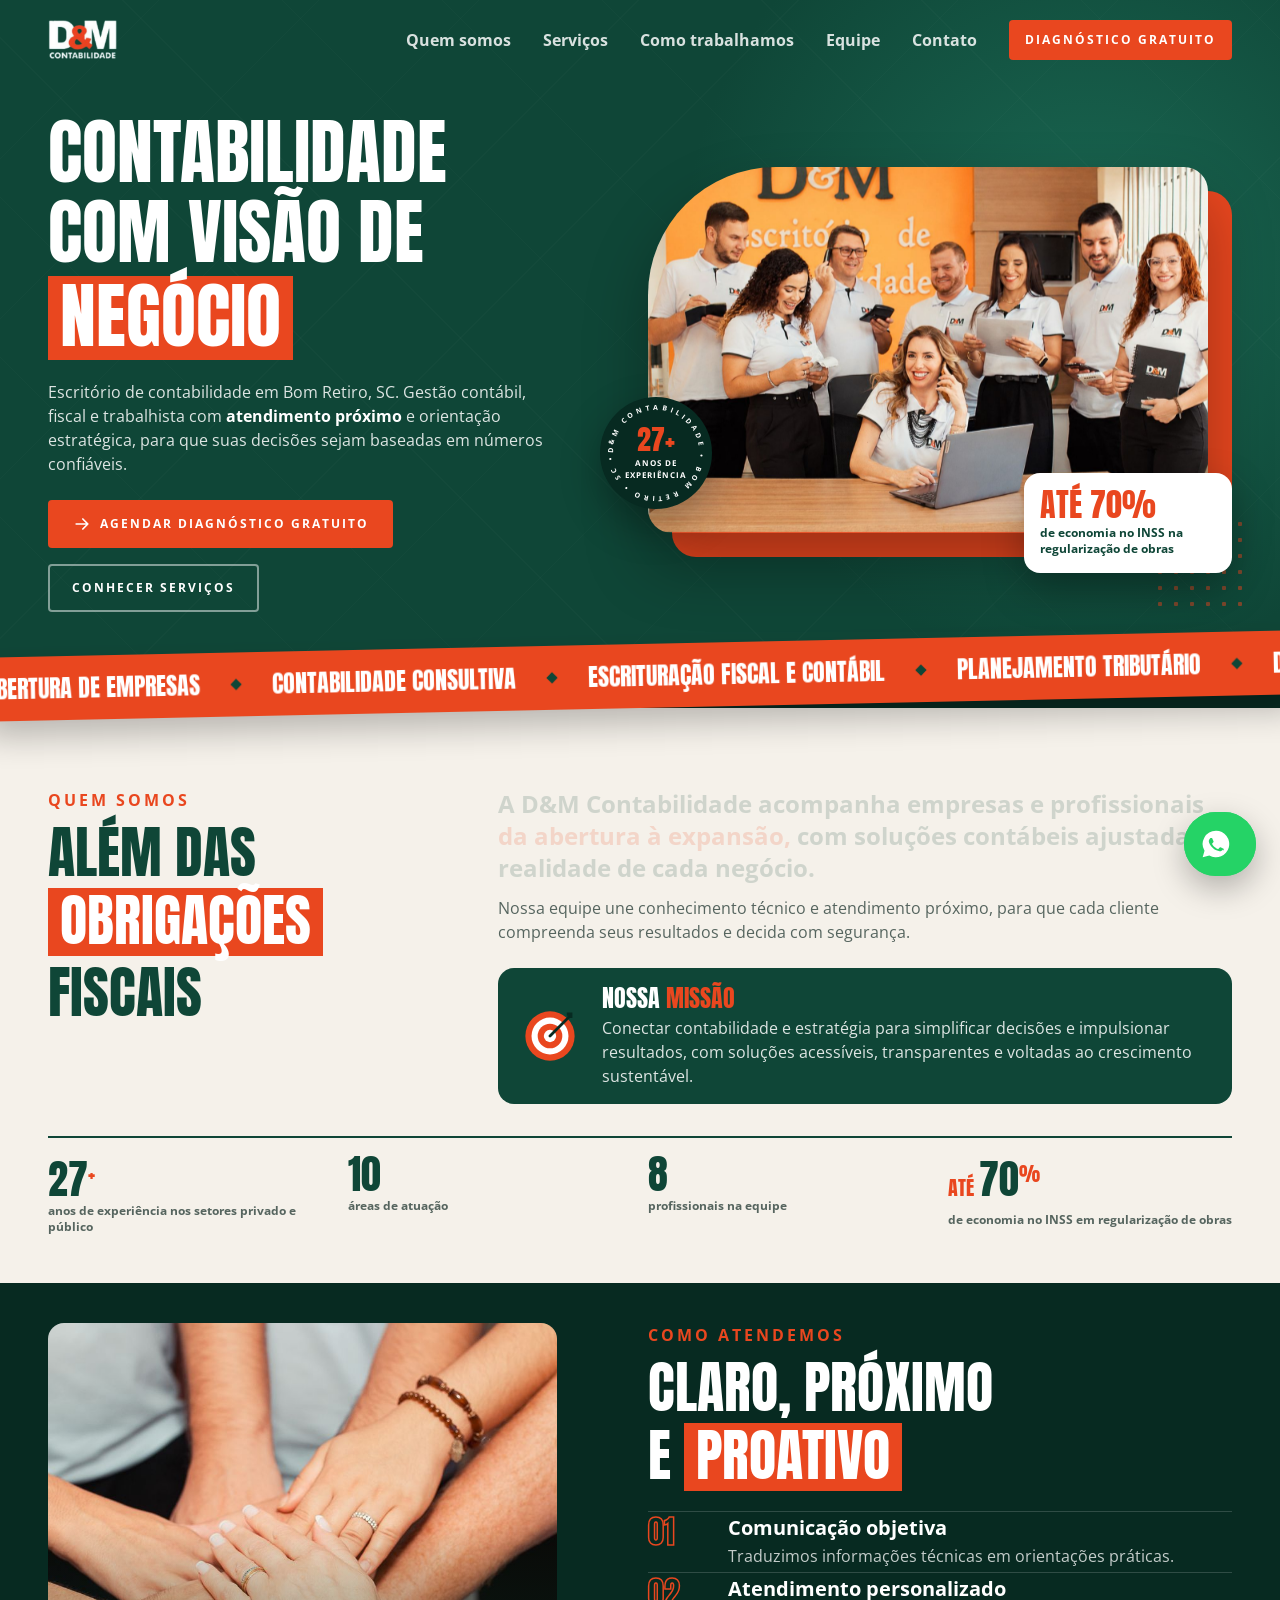
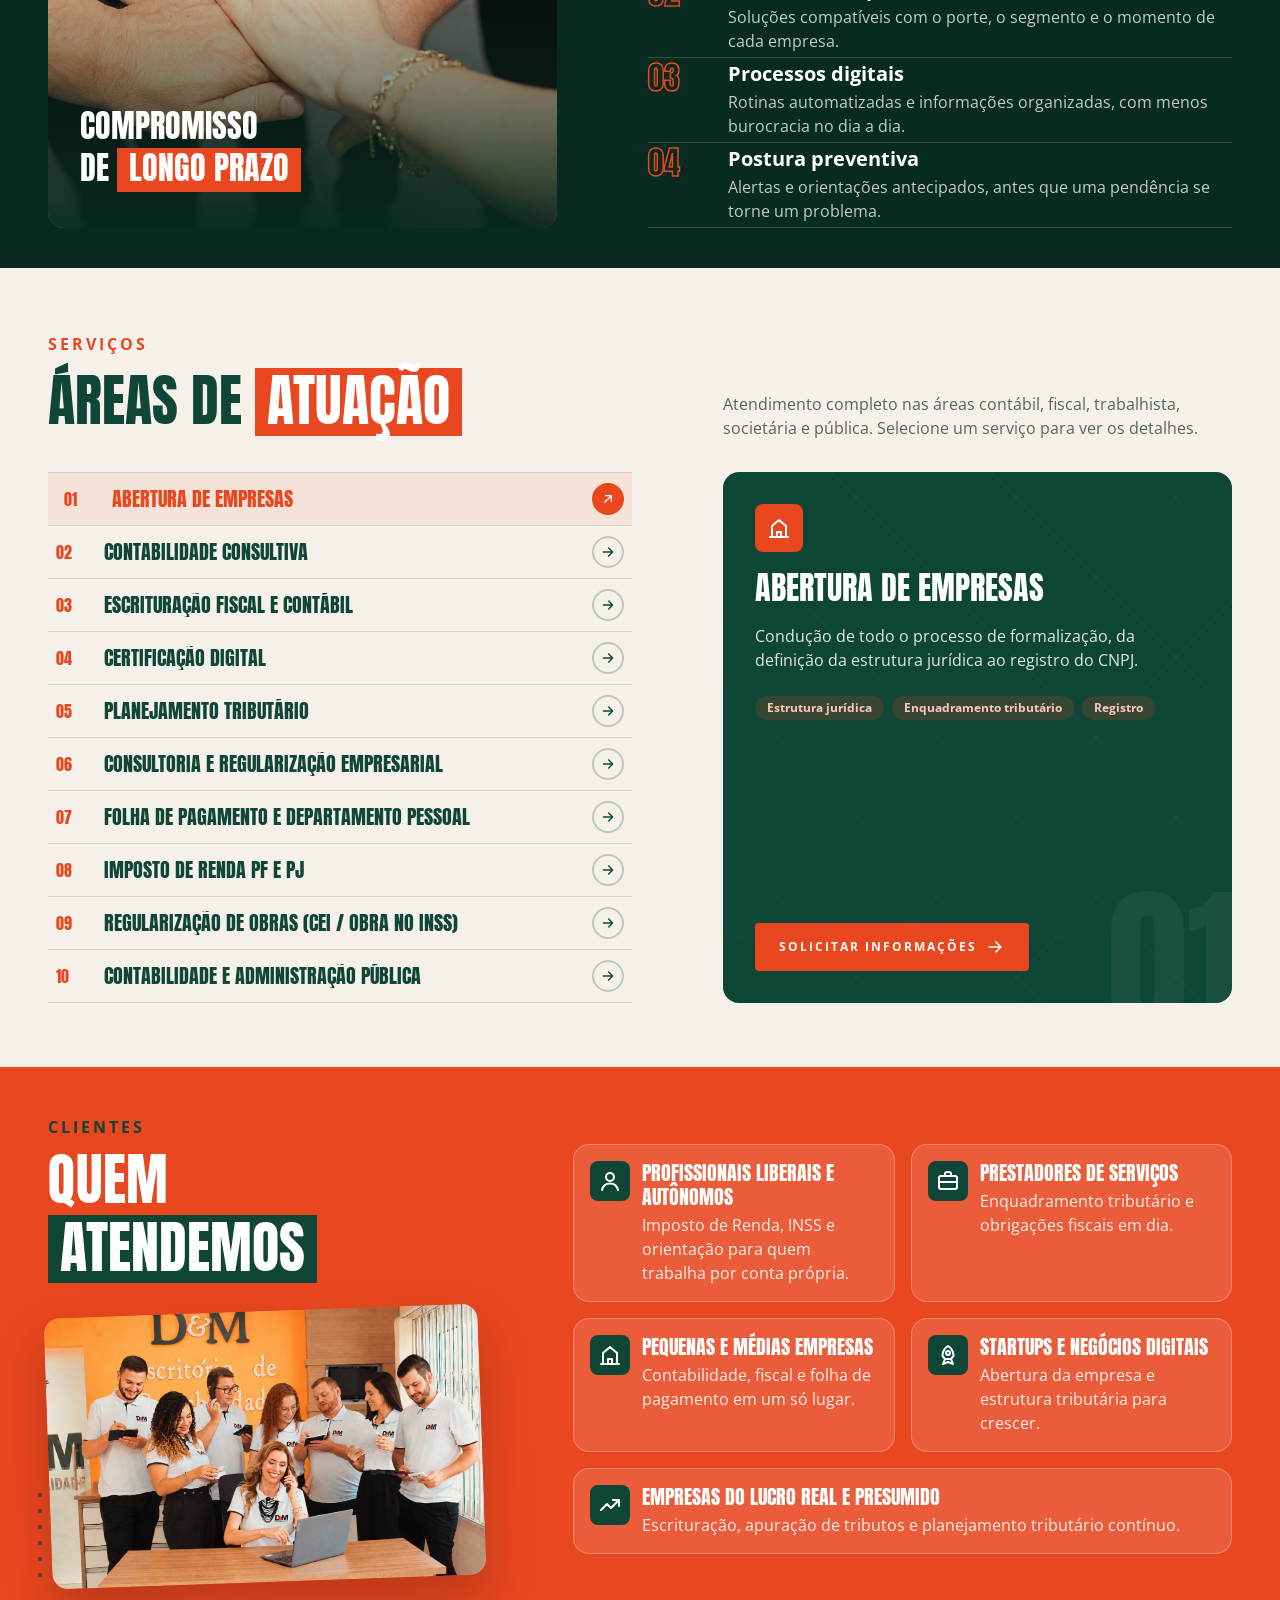
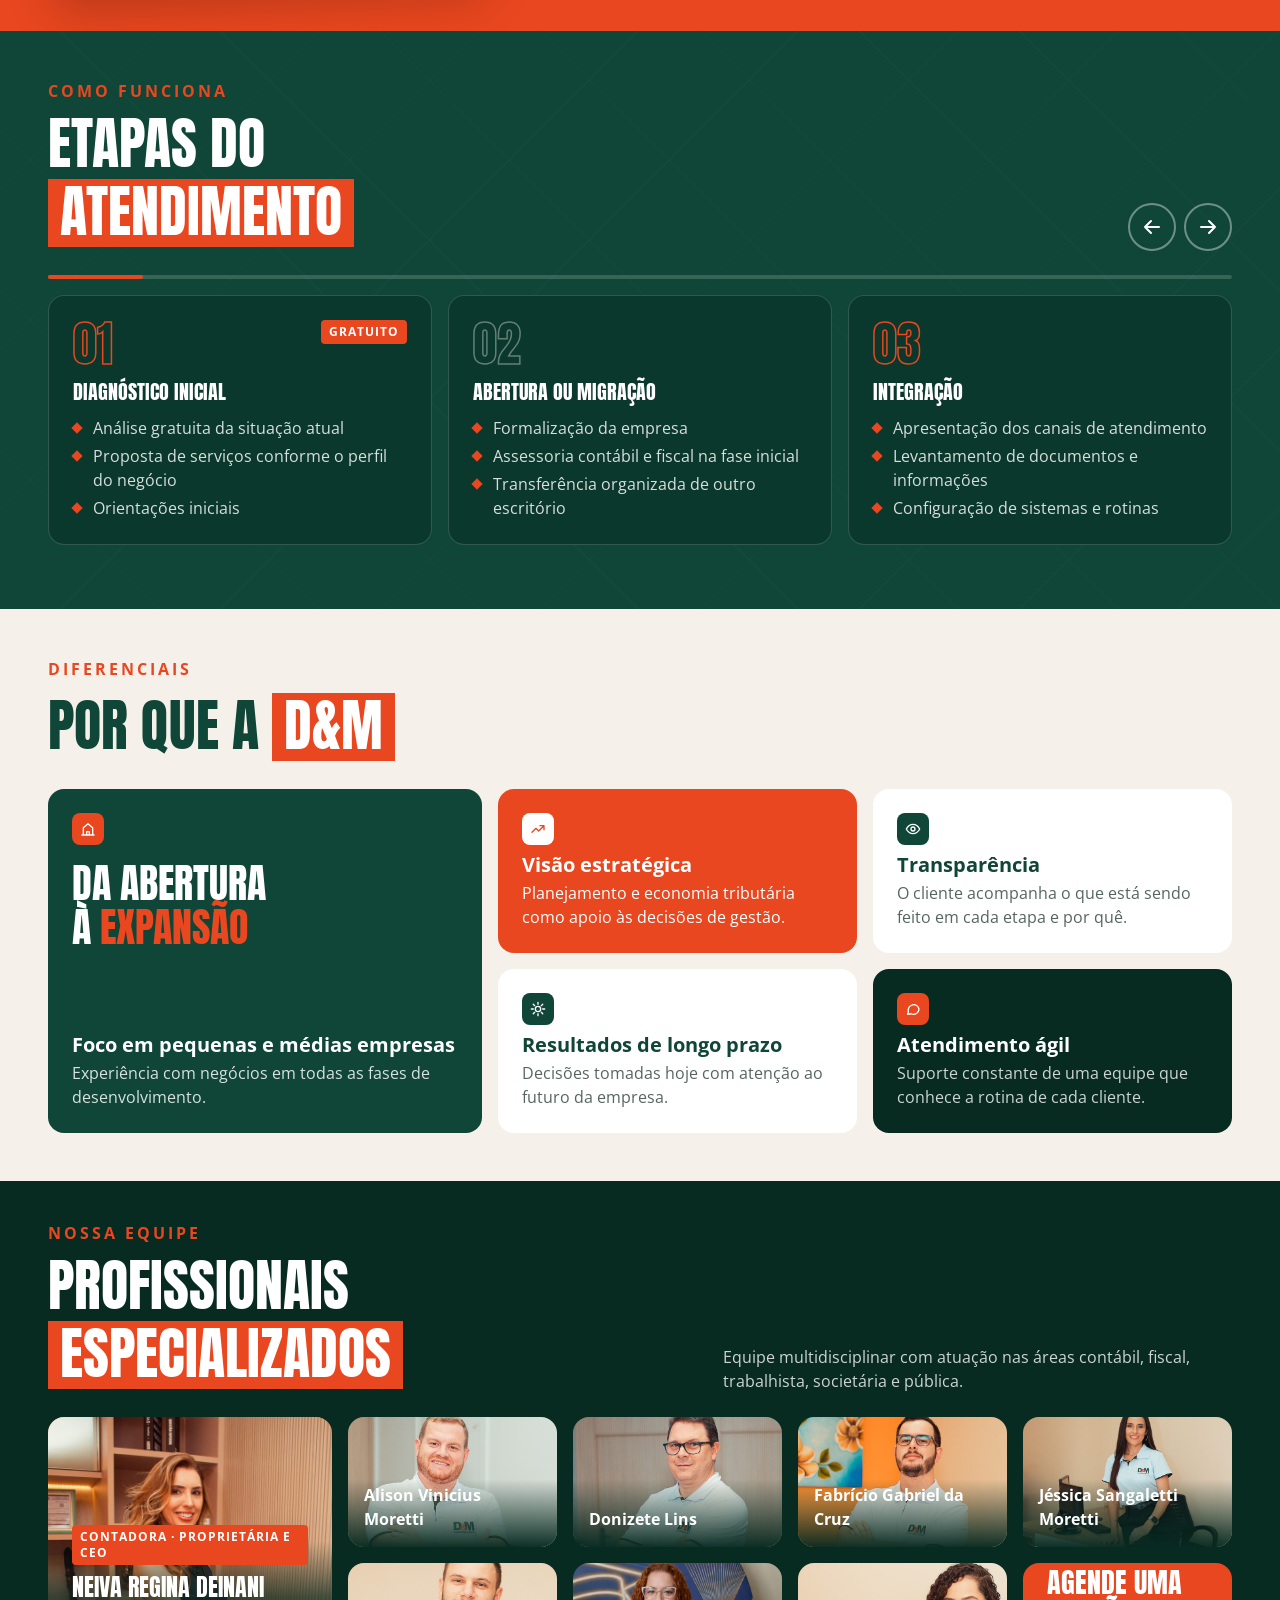
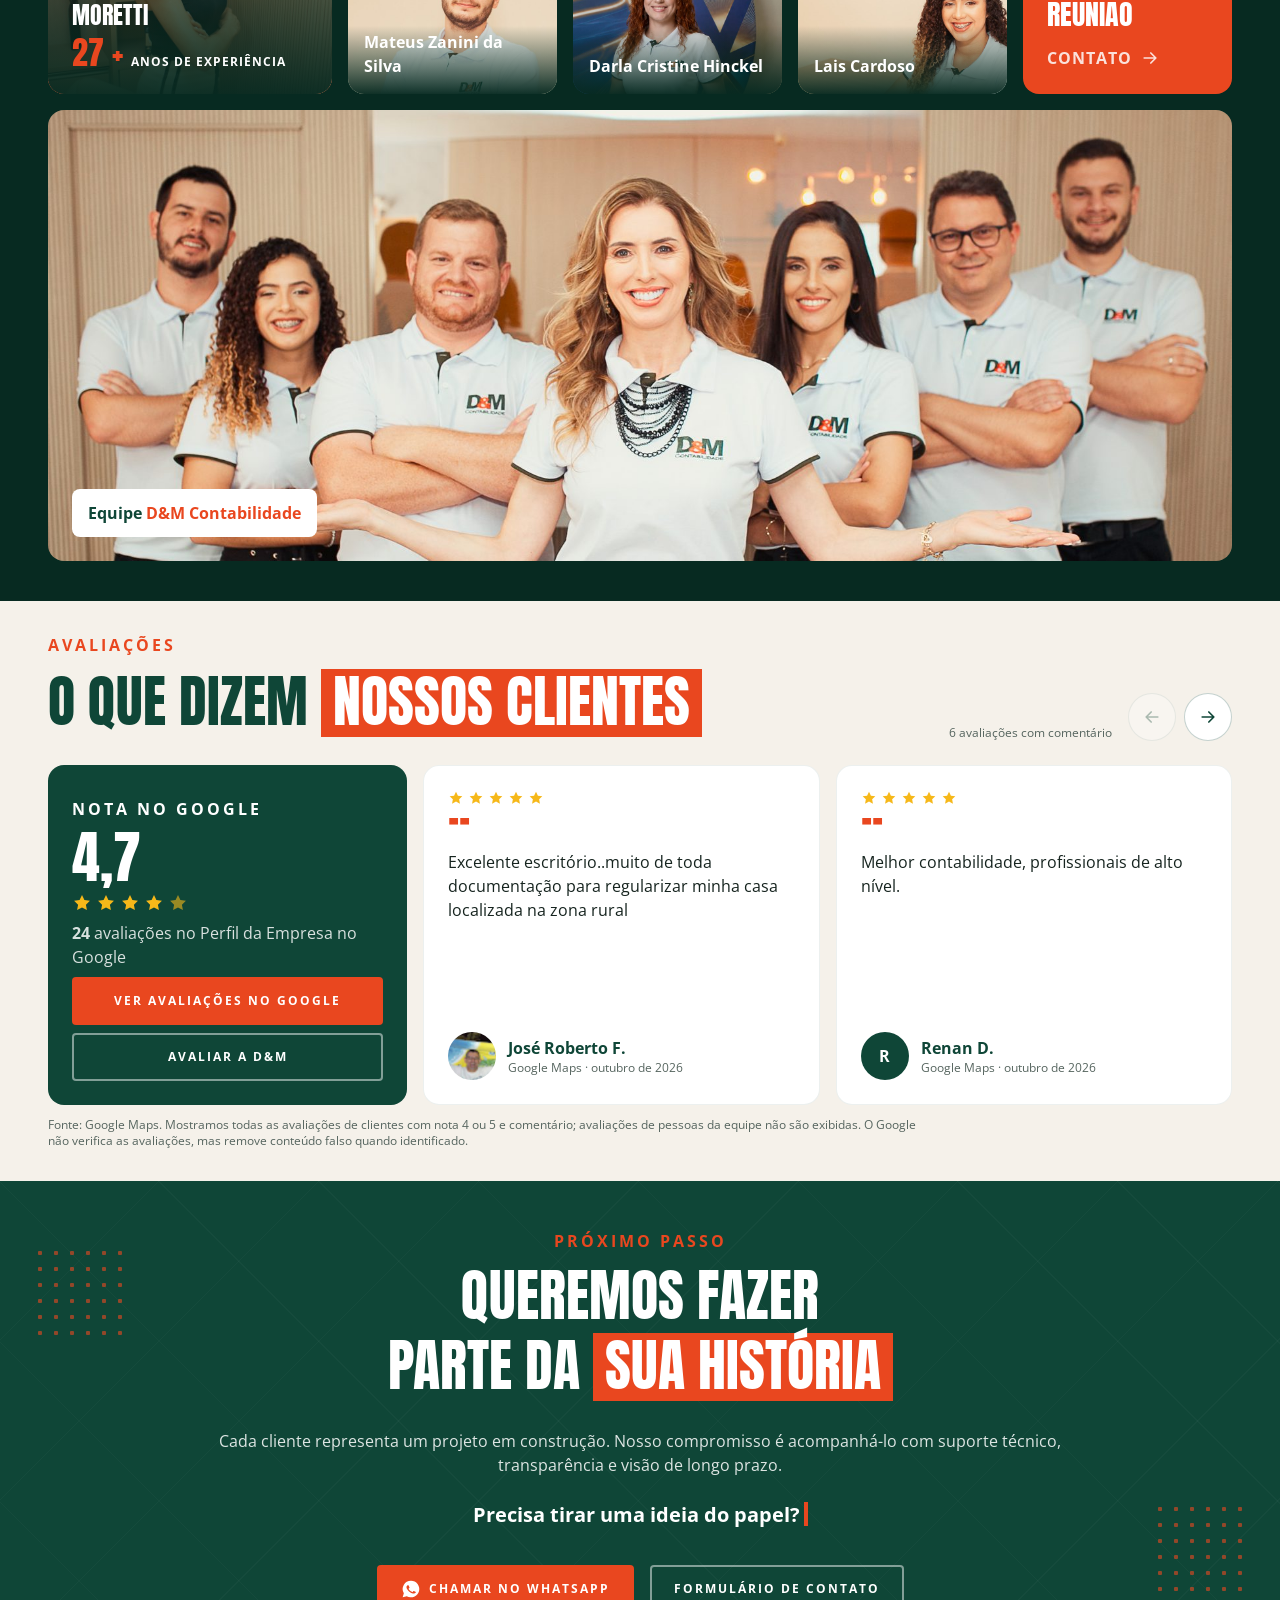
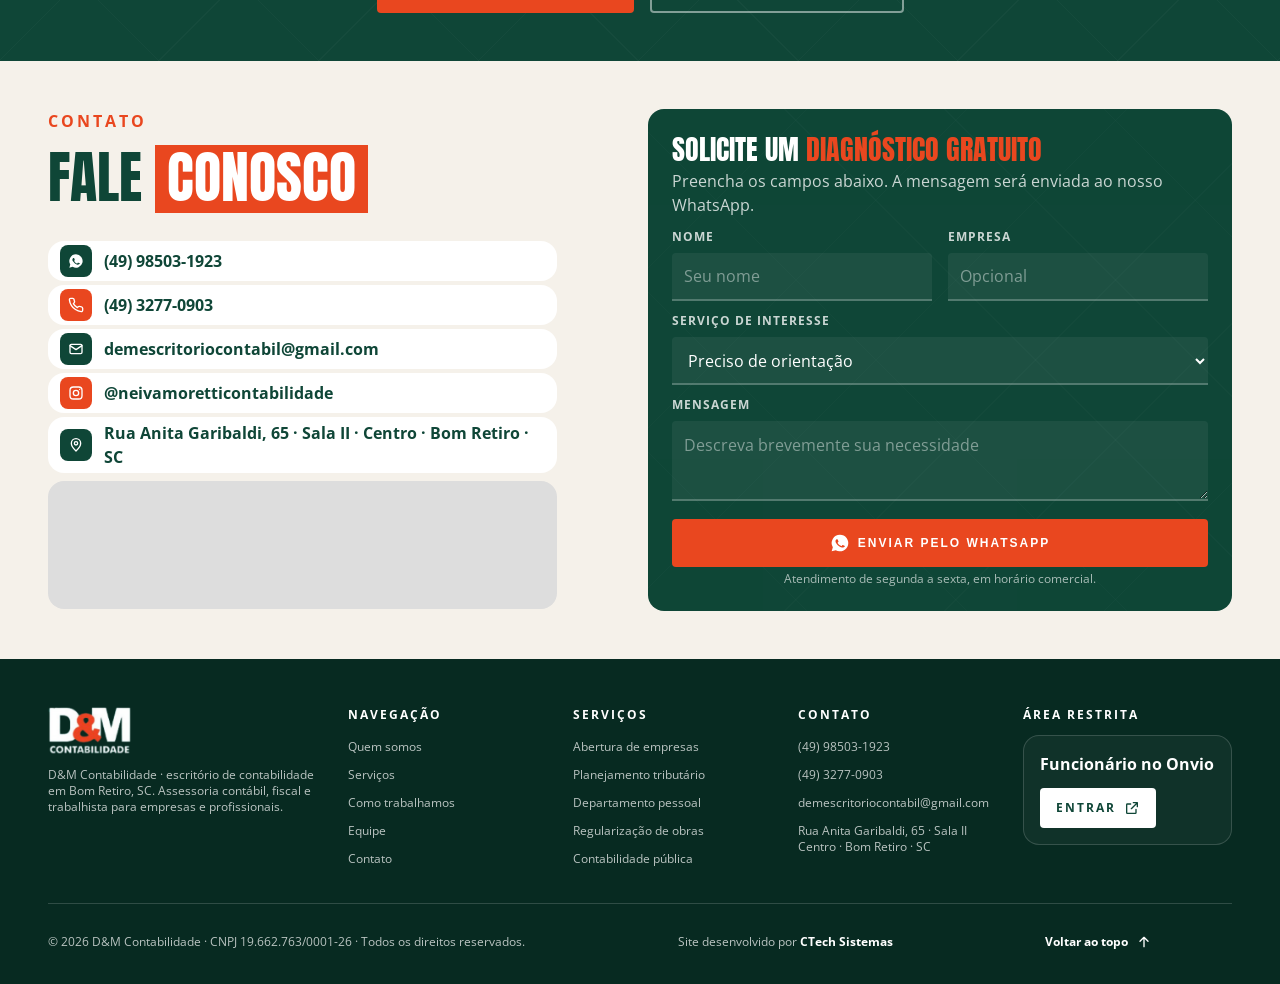
==== commit 2529b37d: "Add carousel for testimonials and update ratings - Implemented a carousel feature for displaying tes" ====
--- a/index.html
+++ b/index.html
@@ -371,31 +371,61 @@
         <span class="eyebrow">Avaliações</span>
         <h2 class="h2" style="color:var(--verde)">O que dizem <span class="tarja t-laranja">nossos clientes</span></h2>
       </div>
+      <div class="depo-nav rv" style="--ds:11;--d:6;--t:8">
+        <span class="depo-cont" id="depoCont" aria-live="polite">6 avaliações com comentário</span>
+        <button class="depo-btn" type="button" id="depoAnt" aria-label="Avaliação anterior"><svg class="i"><use href="#i-seta-esq"/></svg></button>
+        <button class="depo-btn" type="button" id="depoProx" aria-label="Próxima avaliação"><svg class="i"><use href="#i-seta"/></svg></button>
+      </div>
     </div>
     <div class="grid">
+      <!-- NOTA DO GOOGLE: atualizar à mão (última conferência: 27/11/2026) -->
       <aside class="nota rv" style="--d:5;--t:8" aria-label="Nota no Google">
         <div class="padrao"></div>
         <span class="eyebrow" style="color:#fff">Nota no Google</span>
-        <div class="valor" id="notaValor">4,6</div>
+        <div class="valor" id="notaValor">4,7</div>
         <div class="estrelas" id="notaEstrelas" aria-hidden="true"><svg class="i"><use href="#i-estrela"/></svg><svg class="i"><use href="#i-estrela"/></svg><svg class="i"><use href="#i-estrela"/></svg><svg class="i"><use href="#i-estrela"/></svg><svg class="i" style="opacity:.6"><use href="#i-estrela"/></svg></div>
-        <p><b id="notaTotal">21</b> avaliações no Perfil da Empresa no Google</p>
+        <p><b id="notaTotal">24</b> avaliações no Perfil da Empresa no Google</p>
         <div class="acoes">
           <a class="btn b-laranja" href="https://www.google.com/maps/place/D%26M+Contabilidade/@-27.7965904,-49.4924894,17z/data=!4m6!3m5!1s0x9520659536e1f187:0x4e4851db757cfee0!8m2!3d-27.7965904!4d-49.4924894!16s%2Fg%2F11js3b00mc" target="_blank" rel="noopener" id="btnVerAval">Ver avaliações no Google</a>
           <a class="btn b-linha" href="https://www.google.com/maps/place/D%26M+Contabilidade/@-27.7965904,-49.4924894,17z/data=!4m6!3m5!1s0x9520659536e1f187:0x4e4851db757cfee0!8m2!3d-27.7965904!4d-49.4924894!16s%2Fg%2F11js3b00mc" target="_blank" rel="noopener" id="btnAvaliar">Avaliar a D&amp;M</a>
         </div>
       </aside>
-      <figure class="depo rv d1" data-depo style="--ds:7;--d:5;--t:4">
-        <div class="estrelas" aria-label="5 de 5 estrelas"><svg class="i"><use href="#i-estrela"/></svg><svg class="i"><use href="#i-estrela"/></svg><svg class="i"><use href="#i-estrela"/></svg><svg class="i"><use href="#i-estrela"/></svg><svg class="i"><use href="#i-estrela"/></svg></div>
-        <blockquote>Excelente escritório..muito de toda documentação para regularizar minha casa localizada na zona rural</blockquote>
-        <figcaption class="autor"><span class="avatar" aria-hidden="true">J</span><span><strong>José Roberto F.</strong><span>Google Maps</span></span></figcaption>
-      </figure>
-      <figure class="depo rv d2" data-depo style="--d:5;--t:4">
-        <div class="estrelas" aria-label="5 de 5 estrelas"><svg class="i"><use href="#i-estrela"/></svg><svg class="i"><use href="#i-estrela"/></svg><svg class="i"><use href="#i-estrela"/></svg><svg class="i"><use href="#i-estrela"/></svg><svg class="i"><use href="#i-estrela"/></svg></div>
-        <blockquote>Melhor contabilidade, profissionais de alto nível.</blockquote>
-        <figcaption class="autor"><span class="avatar" aria-hidden="true">R</span><span><strong>Renan D.</strong><span>Google Maps</span></span></figcaption>
-      </figure>
-    </div>
-    <p class="aval-aviso">Fonte: Google Maps. Mostramos avaliações recentes e mais relevantes do Google Maps, com nota 4 ou 5 e comentário; avaliações de pessoas da equipe não são exibidas. O Google não verifica as avaliações, mas remove conteúdo falso quando identificado.</p>
+      <div class="depo-trilho rv d1" style="--ds:6;--d:11;--t:8">
+        <div class="depo-lista" id="depoLista" tabindex="0" aria-label="Avaliações de clientes no Google">
+          <figure class="depo" data-depo>
+            <div class="estrelas" aria-label="5 de 5 estrelas"><svg class="i"><use href="#i-estrela"/></svg><svg class="i"><use href="#i-estrela"/></svg><svg class="i"><use href="#i-estrela"/></svg><svg class="i"><use href="#i-estrela"/></svg><svg class="i"><use href="#i-estrela"/></svg></div>
+            <blockquote>Excelente escritório..muito de toda documentação para regularizar minha casa localizada na zona rural</blockquote>
+            <figcaption class="autor"><img class="avatar" src="/img/aval-jose.jpg" alt="" width="48" height="48" loading="lazy"><span><strong>José Roberto F.</strong><span>Google Maps · outubro de 2026</span></span></figcaption>
+          </figure>
+          <figure class="depo" data-depo>
+            <div class="estrelas" aria-label="5 de 5 estrelas"><svg class="i"><use href="#i-estrela"/></svg><svg class="i"><use href="#i-estrela"/></svg><svg class="i"><use href="#i-estrela"/></svg><svg class="i"><use href="#i-estrela"/></svg><svg class="i"><use href="#i-estrela"/></svg></div>
+            <blockquote>Melhor contabilidade, profissionais de alto nível.</blockquote>
+            <figcaption class="autor"><span class="avatar" aria-hidden="true">R</span><span><strong>Renan D.</strong><span>Google Maps · outubro de 2026</span></span></figcaption>
+          </figure>
+          <figure class="depo" data-depo>
+            <div class="estrelas" aria-label="5 de 5 estrelas"><svg class="i"><use href="#i-estrela"/></svg><svg class="i"><use href="#i-estrela"/></svg><svg class="i"><use href="#i-estrela"/></svg><svg class="i"><use href="#i-estrela"/></svg><svg class="i"><use href="#i-estrela"/></svg></div>
+            <blockquote>Serviço de excelência!</blockquote>
+            <figcaption class="autor"><img class="avatar" src="/img/aval-fernando.jpg" alt="" width="48" height="48" loading="lazy"><span><strong>Fernando P.</strong><span>Google Maps · novembro de 2026</span></span></figcaption>
+          </figure>
+          <figure class="depo" data-depo>
+            <div class="estrelas" aria-label="5 de 5 estrelas"><svg class="i"><use href="#i-estrela"/></svg><svg class="i"><use href="#i-estrela"/></svg><svg class="i"><use href="#i-estrela"/></svg><svg class="i"><use href="#i-estrela"/></svg><svg class="i"><use href="#i-estrela"/></svg></div>
+            <blockquote>Pessoal super prestativos e profissional.</blockquote>
+            <figcaption class="autor"><span class="avatar" aria-hidden="true">R</span><span><strong>Romildo M.</strong><span>Google Maps · novembro de 2026</span></span></figcaption>
+          </figure>
+          <figure class="depo" data-depo>
+            <div class="estrelas" aria-label="5 de 5 estrelas"><svg class="i"><use href="#i-estrela"/></svg><svg class="i"><use href="#i-estrela"/></svg><svg class="i"><use href="#i-estrela"/></svg><svg class="i"><use href="#i-estrela"/></svg><svg class="i"><use href="#i-estrela"/></svg></div>
+            <blockquote>Trabalho excelente</blockquote>
+            <figcaption class="autor"><span class="avatar" aria-hidden="true">G</span><span><strong>Gislaine S.</strong><span>Google Maps · novembro de 2026</span></span></figcaption>
+          </figure>
+          <figure class="depo" data-depo>
+            <div class="estrelas" aria-label="5 de 5 estrelas"><svg class="i"><use href="#i-estrela"/></svg><svg class="i"><use href="#i-estrela"/></svg><svg class="i"><use href="#i-estrela"/></svg><svg class="i"><use href="#i-estrela"/></svg><svg class="i"><use href="#i-estrela"/></svg></div>
+            <blockquote>Ótimo escritório</blockquote>
+            <figcaption class="autor"><img class="avatar" src="/img/aval-camilla.jpg" alt="" width="48" height="48" loading="lazy"><span><strong>Camilla P.</strong><span>Google Maps · outubro de 2026</span></span></figcaption>
+          </figure>
+        </div>
+      </div>
+    </div>
+    <p class="aval-aviso">Fonte: Google Maps. Mostramos todas as avaliações de clientes com nota 4 ou 5 e comentário; avaliações de pessoas da equipe não são exibidas. O Google não verifica as avaliações, mas remove conteúdo falso quando identificado.</p>
   </div>
 </section>
 
--- a/css/estilo.css
+++ b/css/estilo.css
@@ -433,6 +433,20 @@
 .depo .autor a:hover strong{text-decoration:underline}
 .depo .ver{font-size:var(--t-mini);line-height:var(--lh-mini);font-weight:700;color:var(--verde);text-decoration:underline;text-underline-offset:4px}
 .depo .trad{display:block;margin-top:var(--s1);font-size:var(--t-mini);line-height:var(--lh-mini);color:var(--cinza)}
+/* carrossel de avaliações */
+.depo-trilho{display:flex;flex-direction:column;gap:var(--s4);min-width:0}
+.depo-lista{display:grid;grid-auto-flow:column;grid-auto-columns:calc((100% - var(--s4)) / 2);gap:var(--s4);overflow-x:auto;scroll-snap-type:x mandatory;scroll-behavior:smooth;scrollbar-width:none;flex:1;outline:0;border-radius:var(--r3)}
+.depo-lista::-webkit-scrollbar{display:none}
+.depo-lista:focus-visible{box-shadow:0 0 0 2px var(--laranja)}
+.depo-lista .depo{scroll-snap-align:start;min-height:100%}
+.depo-nav{display:flex;align-items:flex-end;justify-content:flex-end;gap:var(--s2);align-self:end}
+.depo-cont{margin-right:var(--s2);font-size:var(--t-mini);line-height:var(--lh-mini);color:var(--cinza)}
+.depo-btn{width:var(--s8);height:var(--s8);border-radius:50%;border:1px solid rgba(var(--verde-rgb),.24);background:#fff;color:var(--verde);display:grid;place-items:center;cursor:pointer;transition:background .2s,color .2s,opacity .2s}
+.depo-btn .i{width:20px;height:20px}
+.depo-btn:hover:not(:disabled){background:var(--verde);color:#fff}
+.depo-btn:disabled{opacity:.32;cursor:default}
+@media (max-width:1023px){.depo-nav{justify-content:space-between;align-items:center}.depo-cont{flex:1}}
+@media (max-width:767px){.depo-lista{grid-auto-columns:calc(100% - var(--s8))}}
 .aval-aviso{margin-top:var(--s4);font-size:var(--t-mini);line-height:var(--lh-mini);color:var(--cinza);max-width:880px}
 .depo.cta{background:var(--laranja);color:var(--sobre);border:0;justify-content:space-between}
 .depo.cta .anton{font-size:32px;line-height:36px}
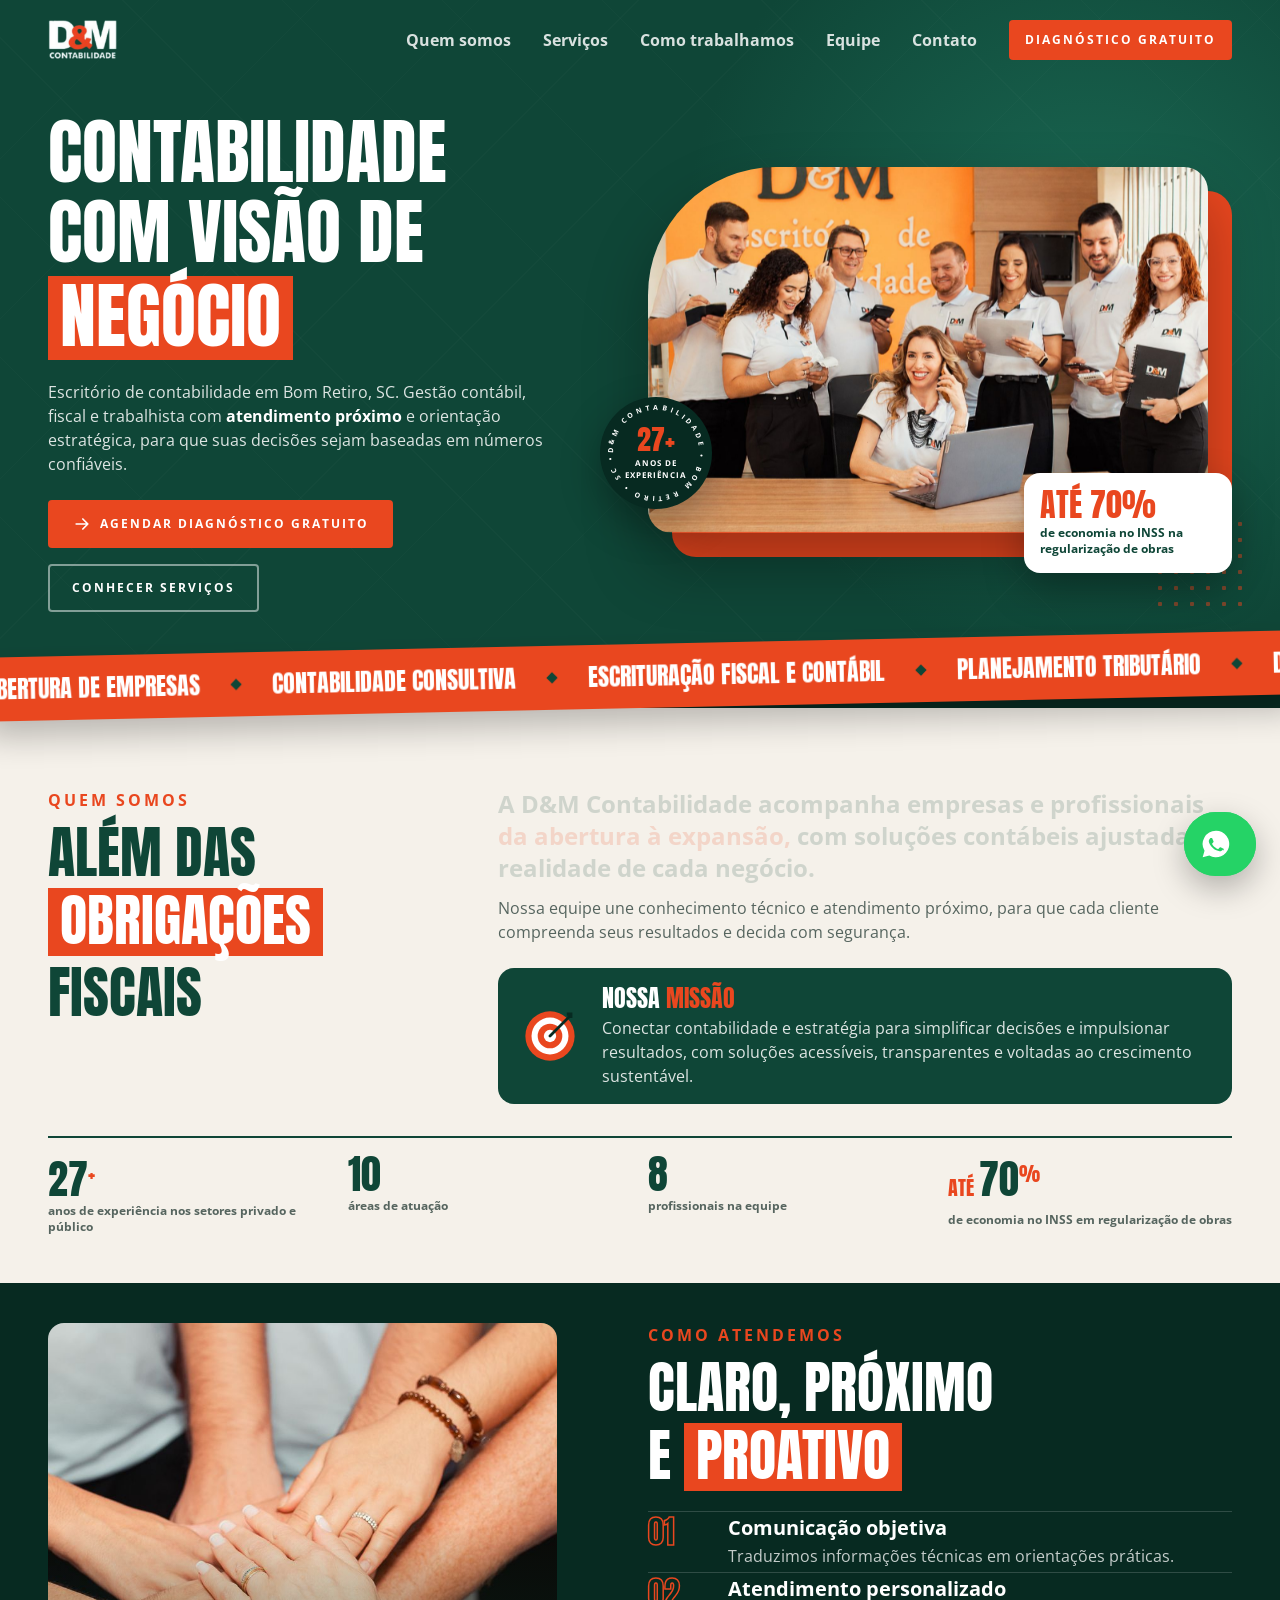
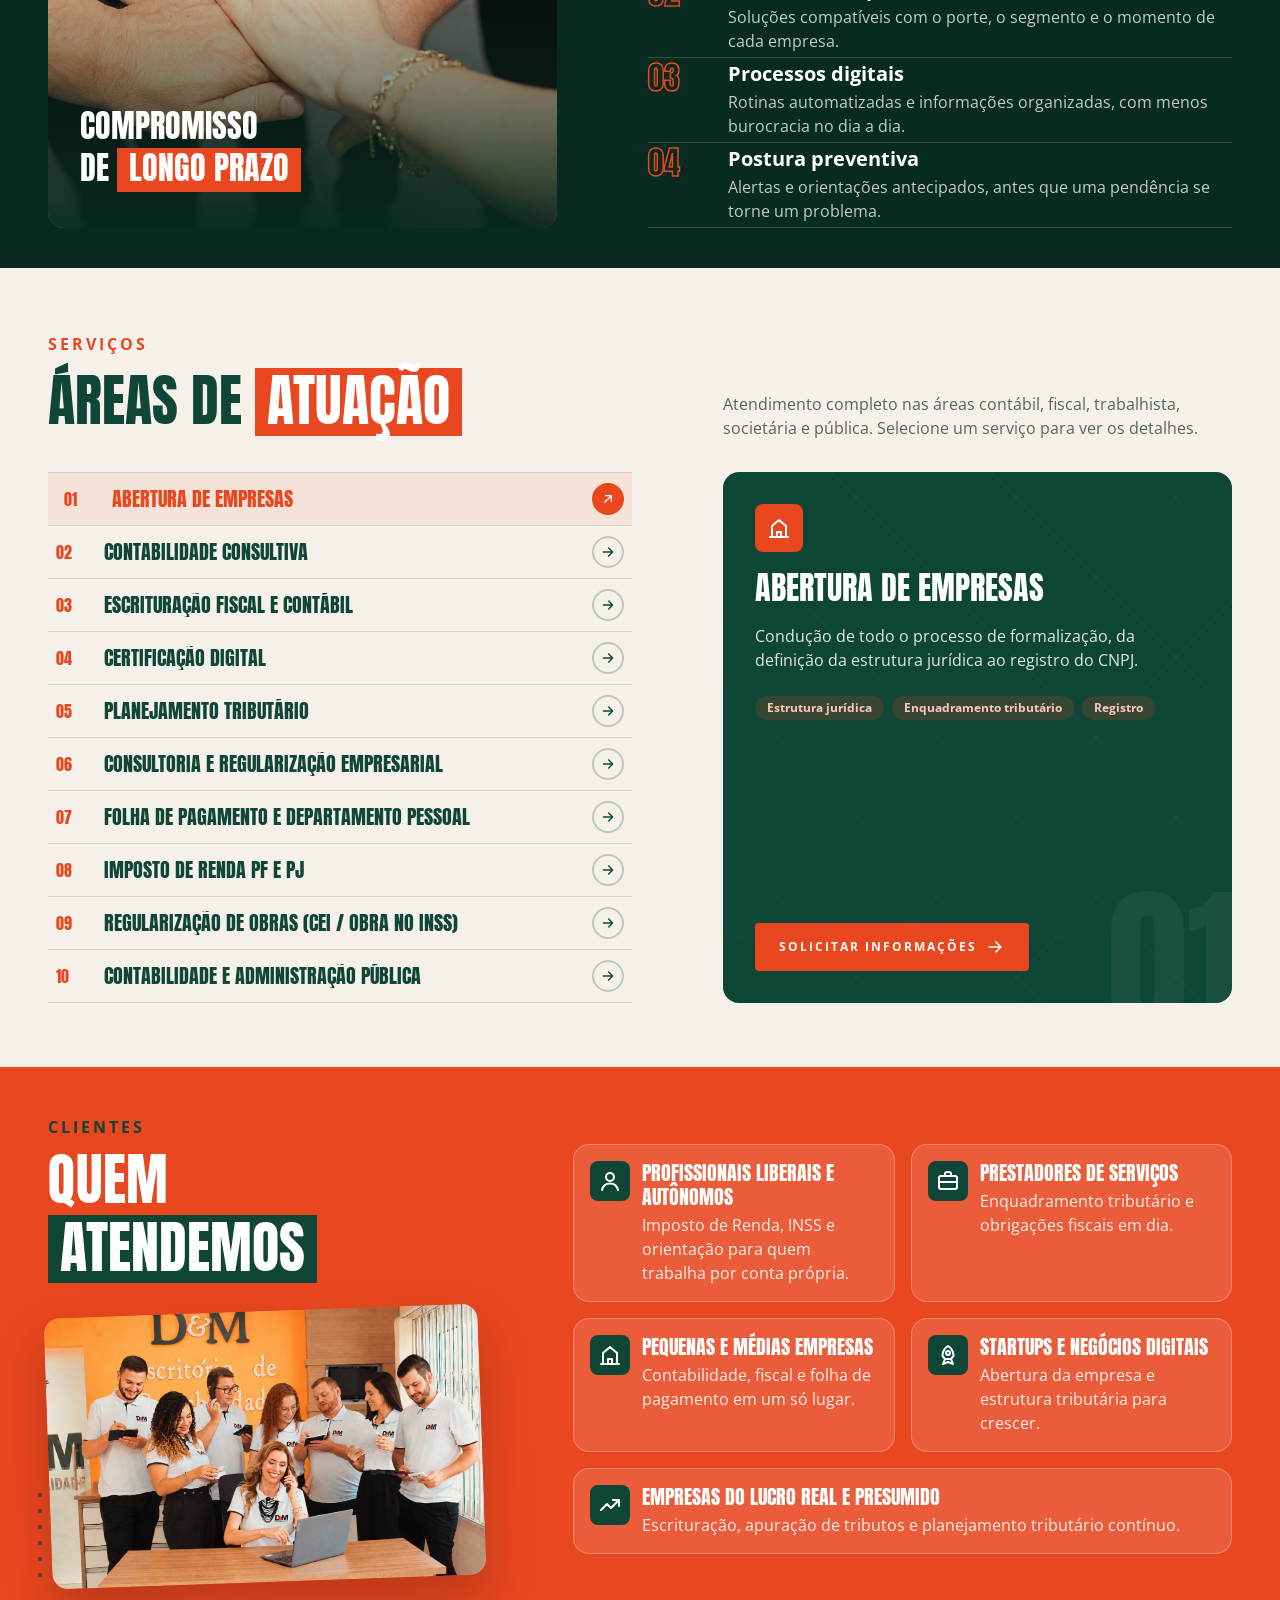
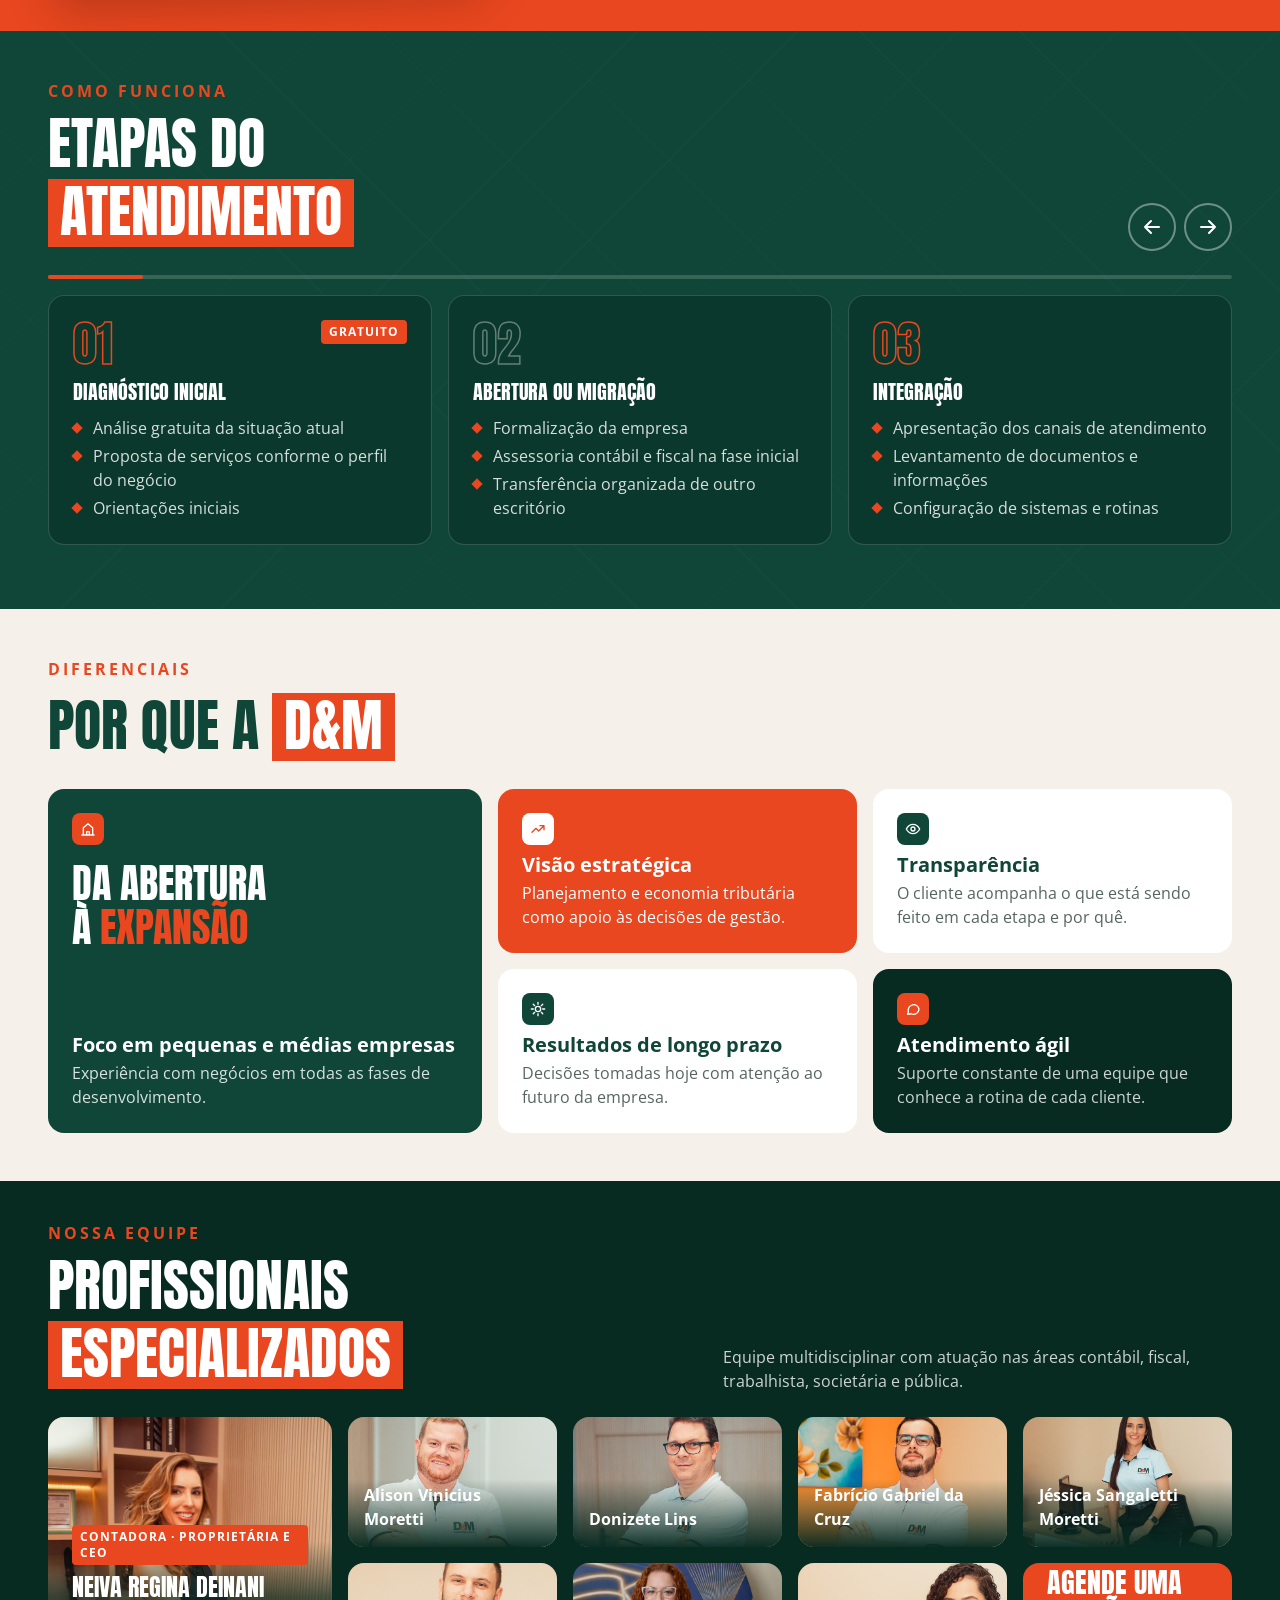
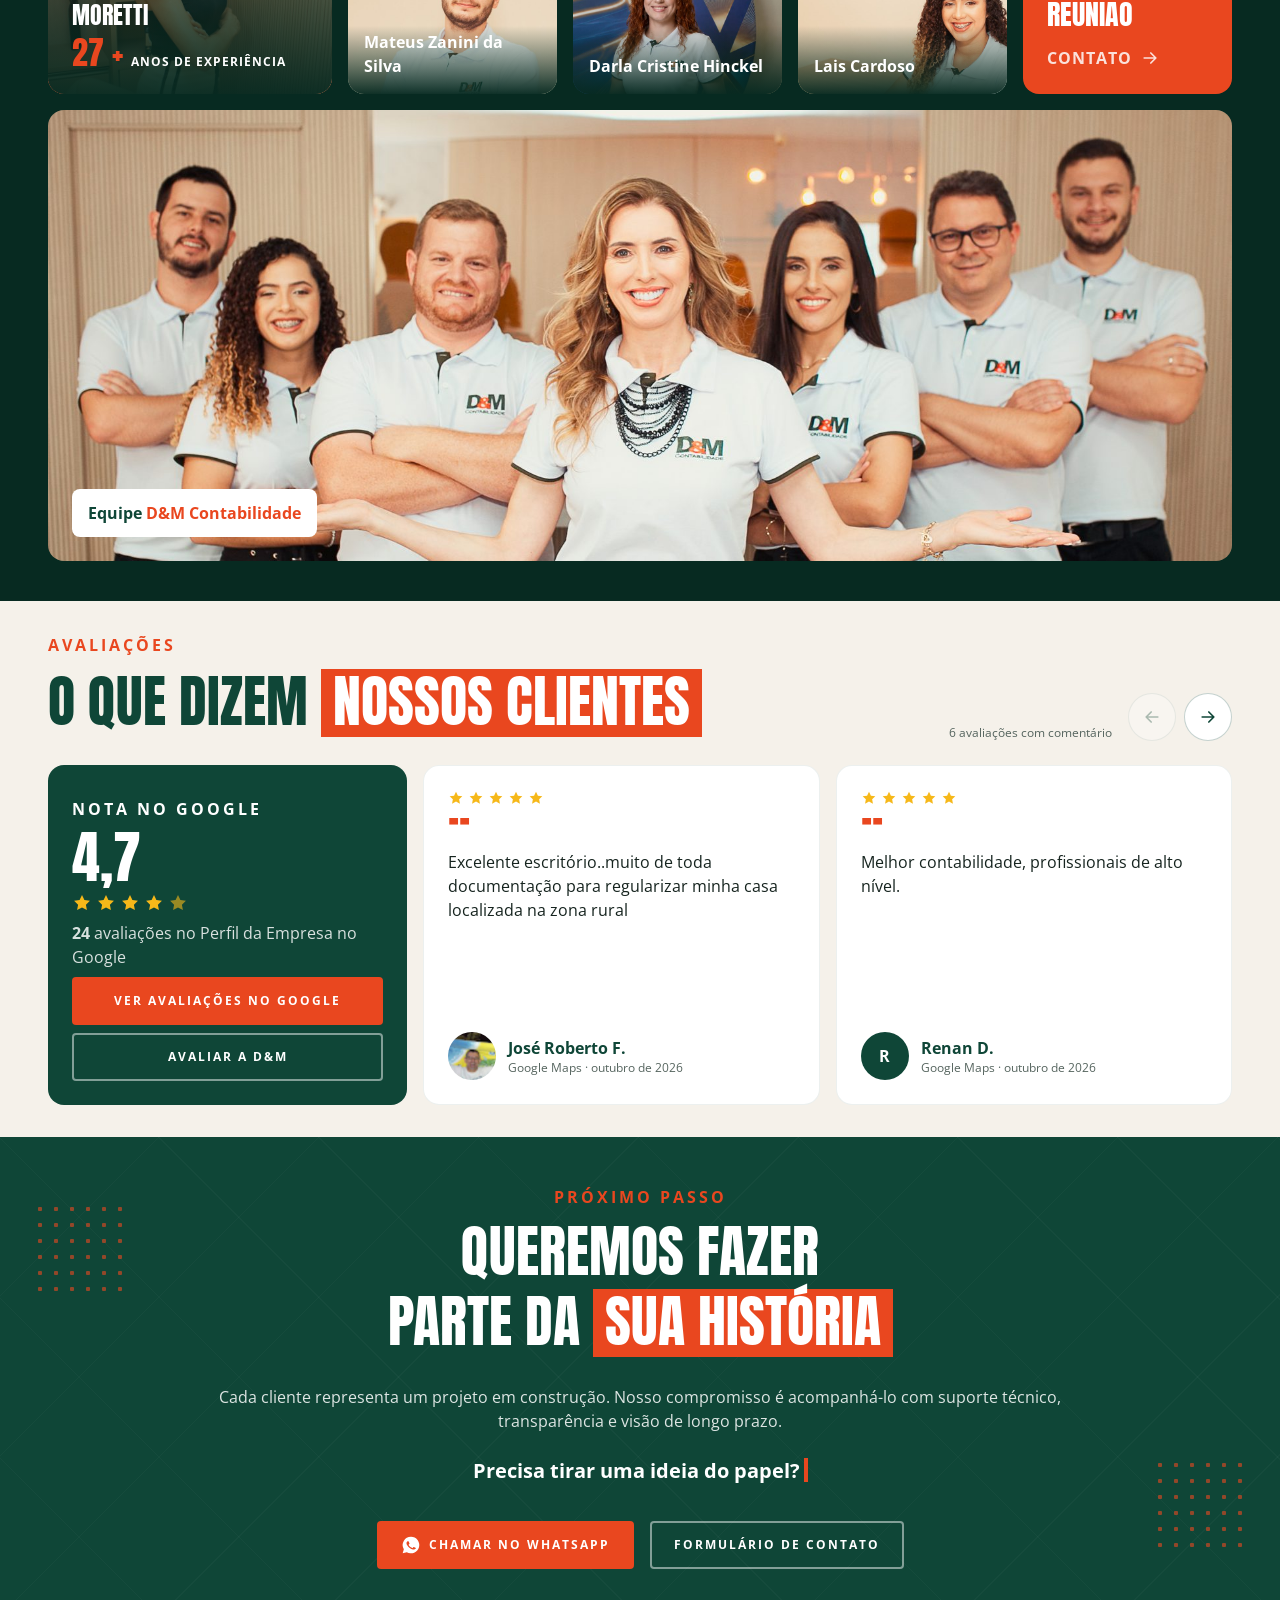
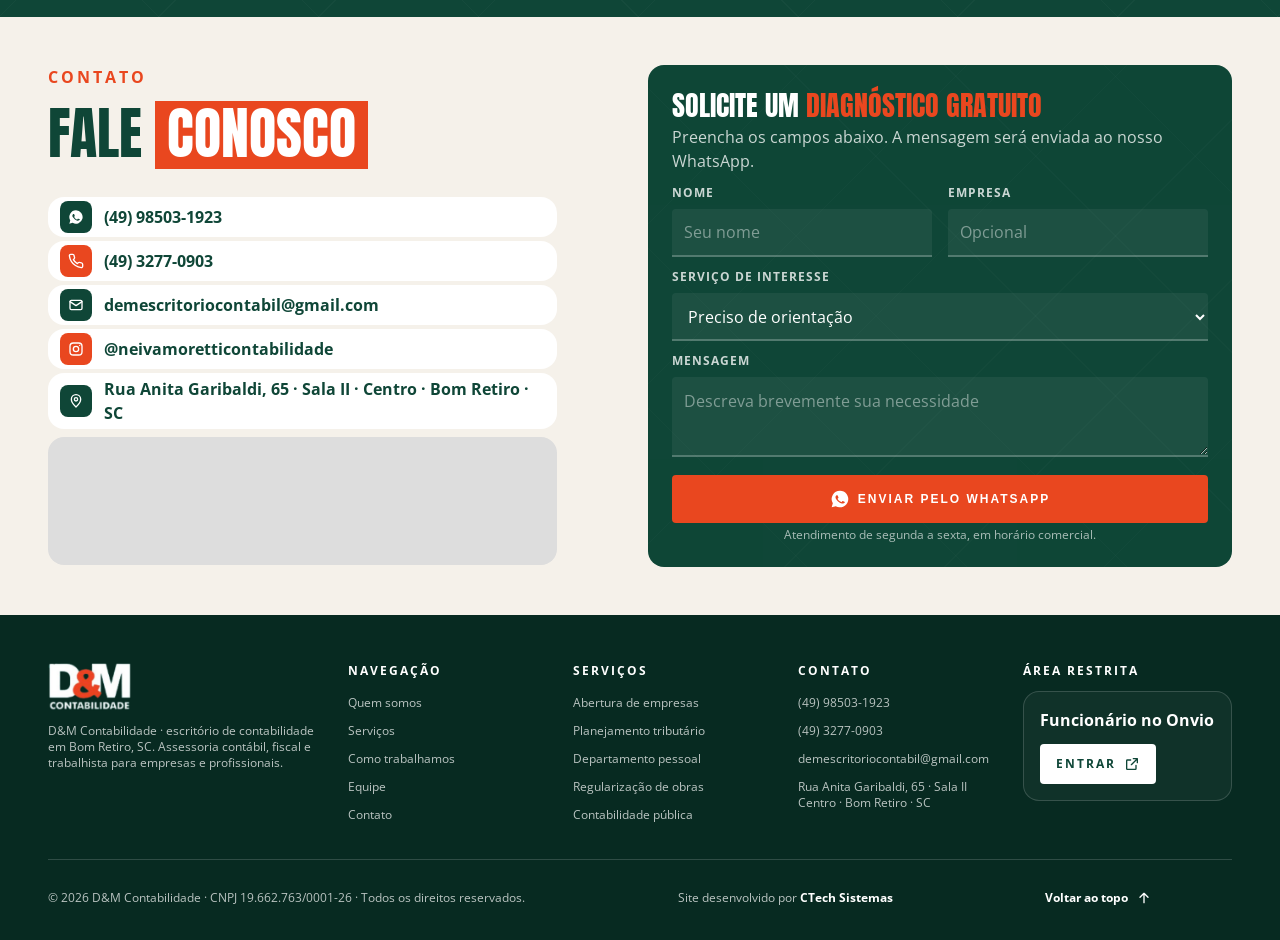
==== commit d3811283: "remove aviso sobre avaliações do Google Maps" ====
--- a/index.html
+++ b/index.html
@@ -425,7 +425,6 @@
         </div>
       </div>
     </div>
-    <p class="aval-aviso">Fonte: Google Maps. Mostramos todas as avaliações de clientes com nota 4 ou 5 e comentário; avaliações de pessoas da equipe não são exibidas. O Google não verifica as avaliações, mas remove conteúdo falso quando identificado.</p>
   </div>
 </section>
 
